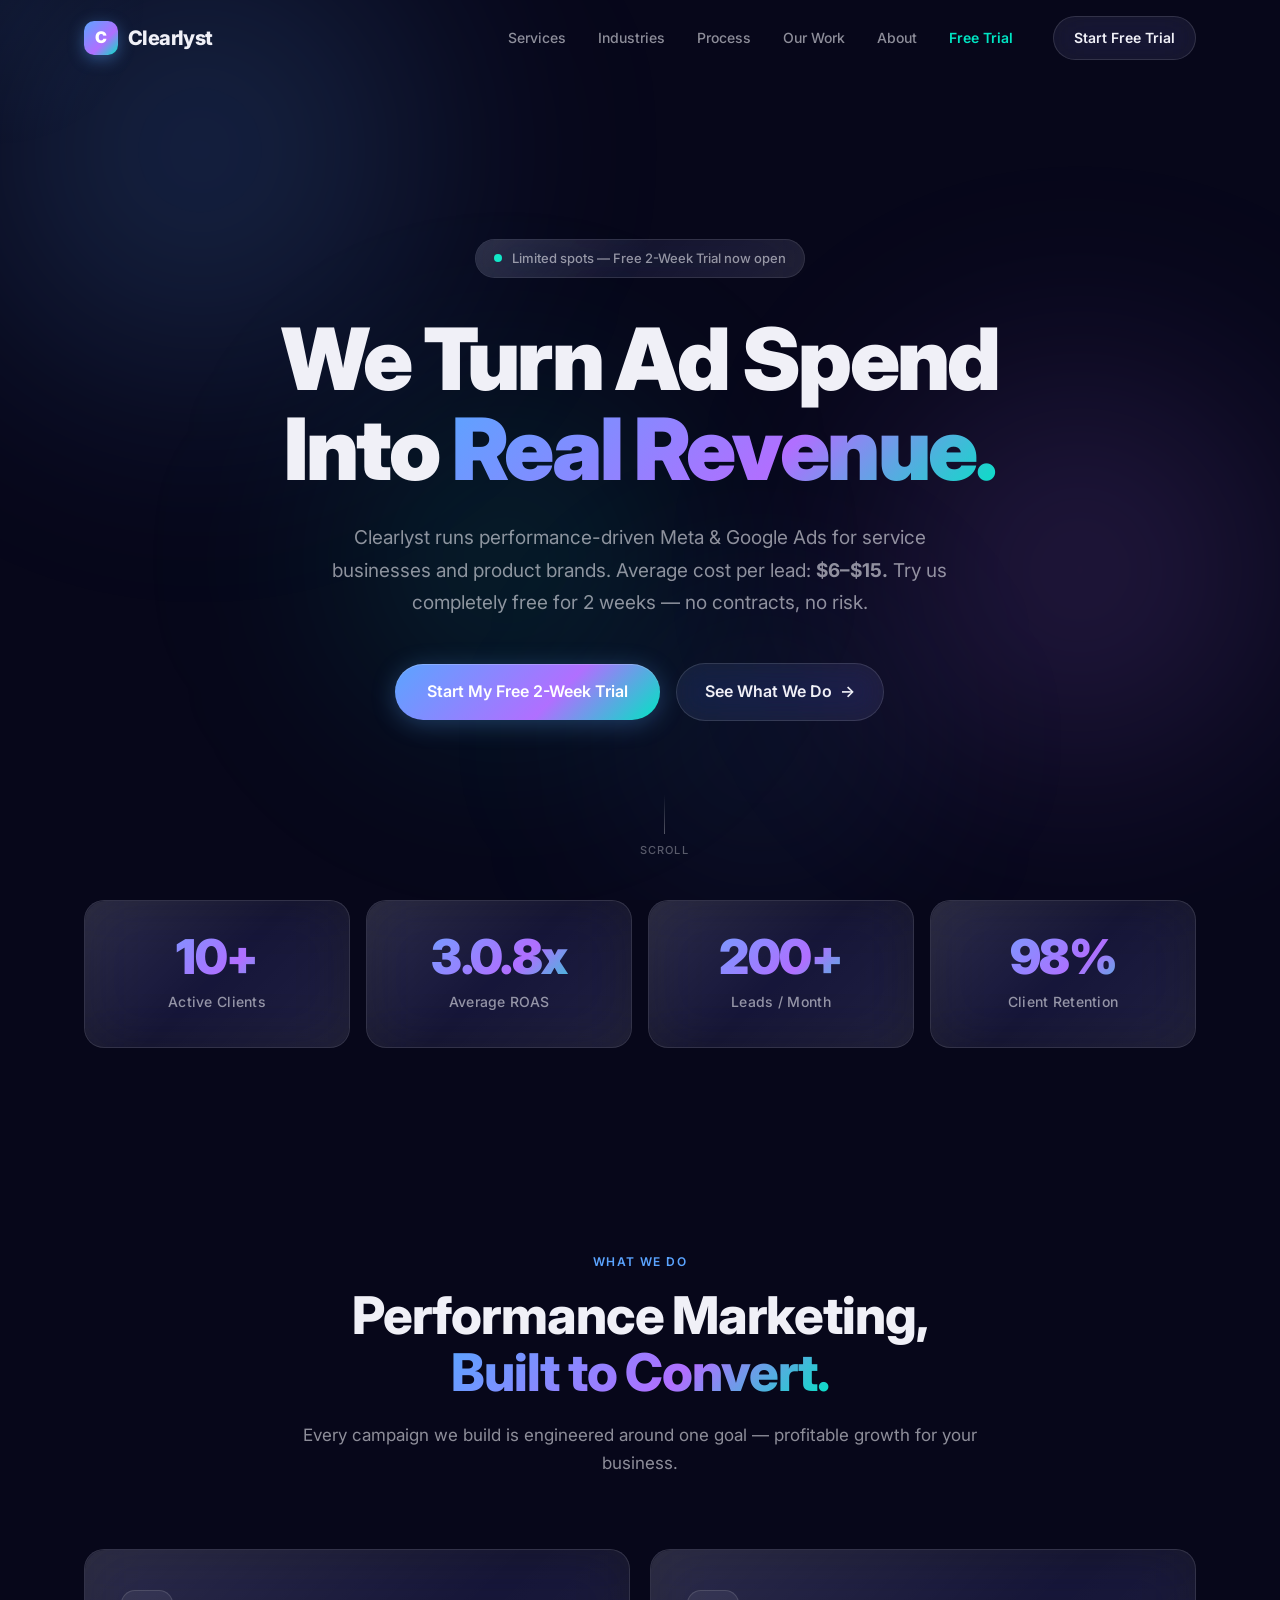
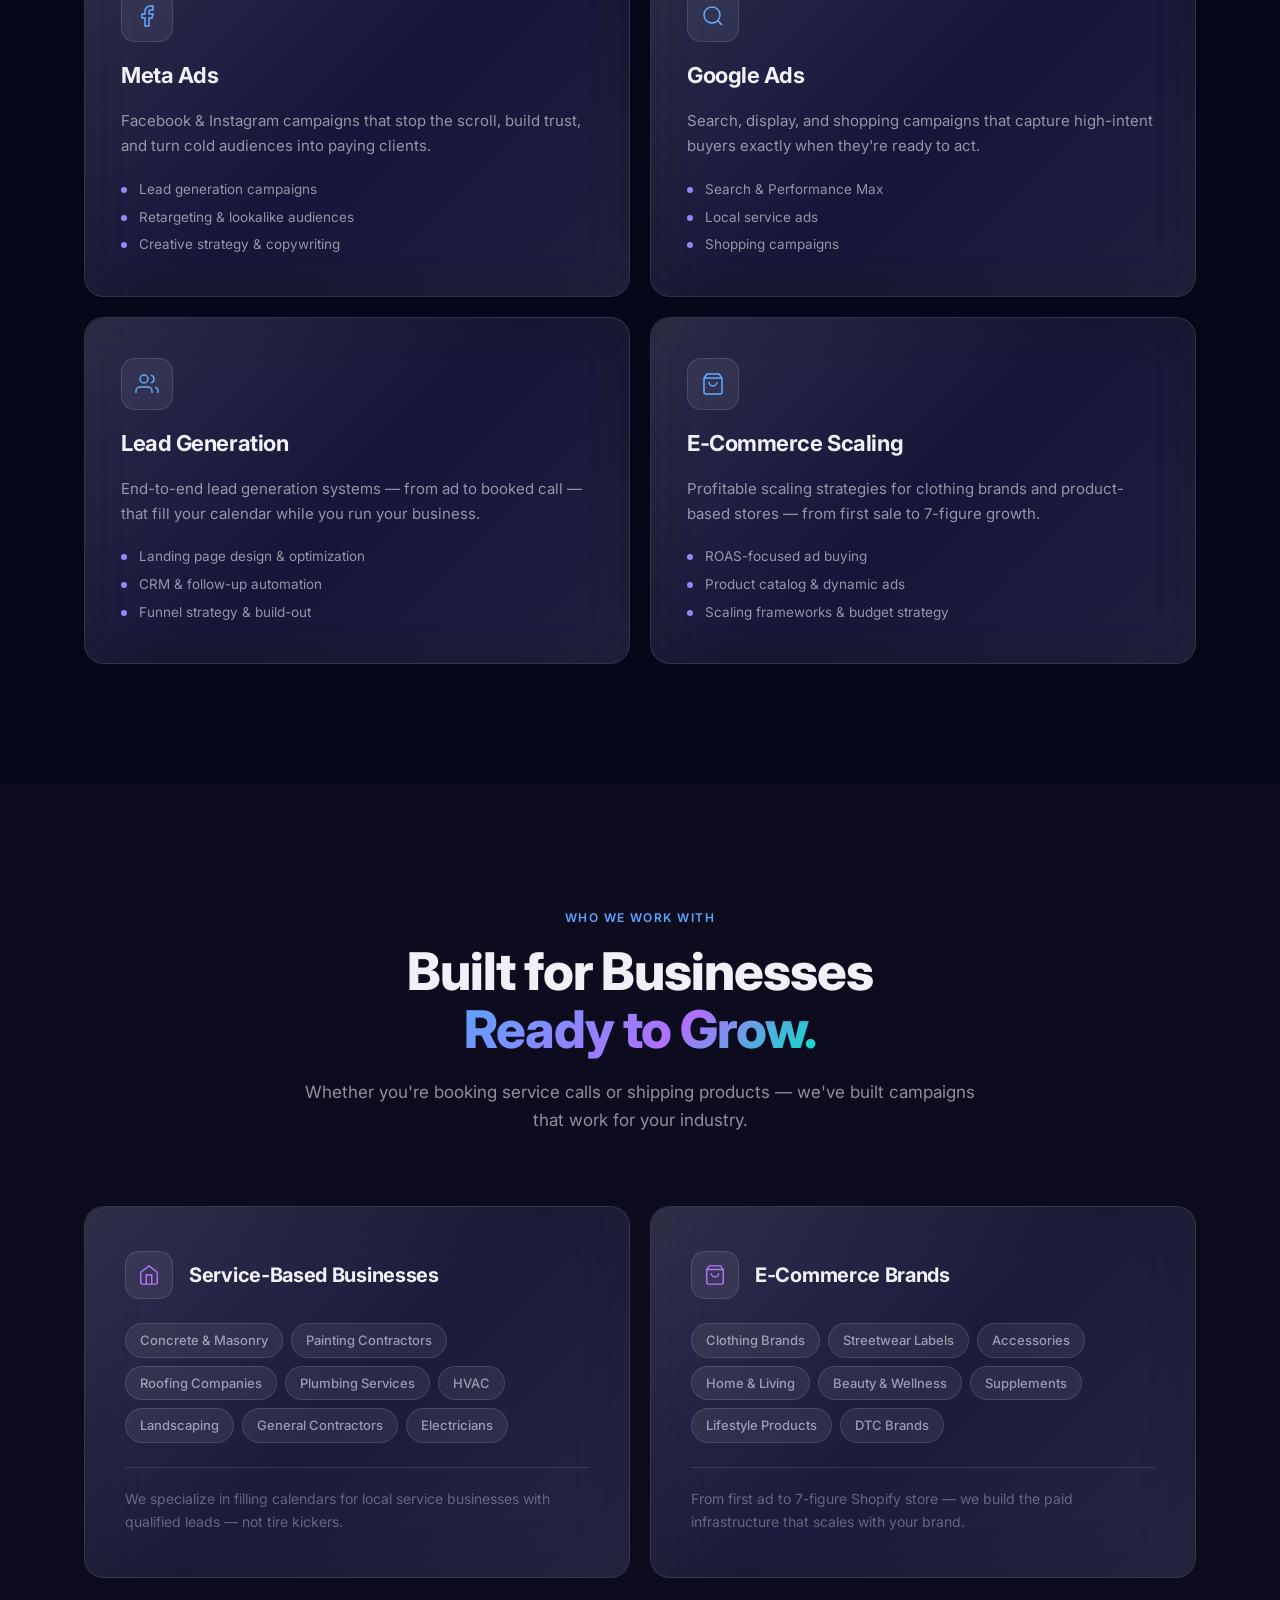
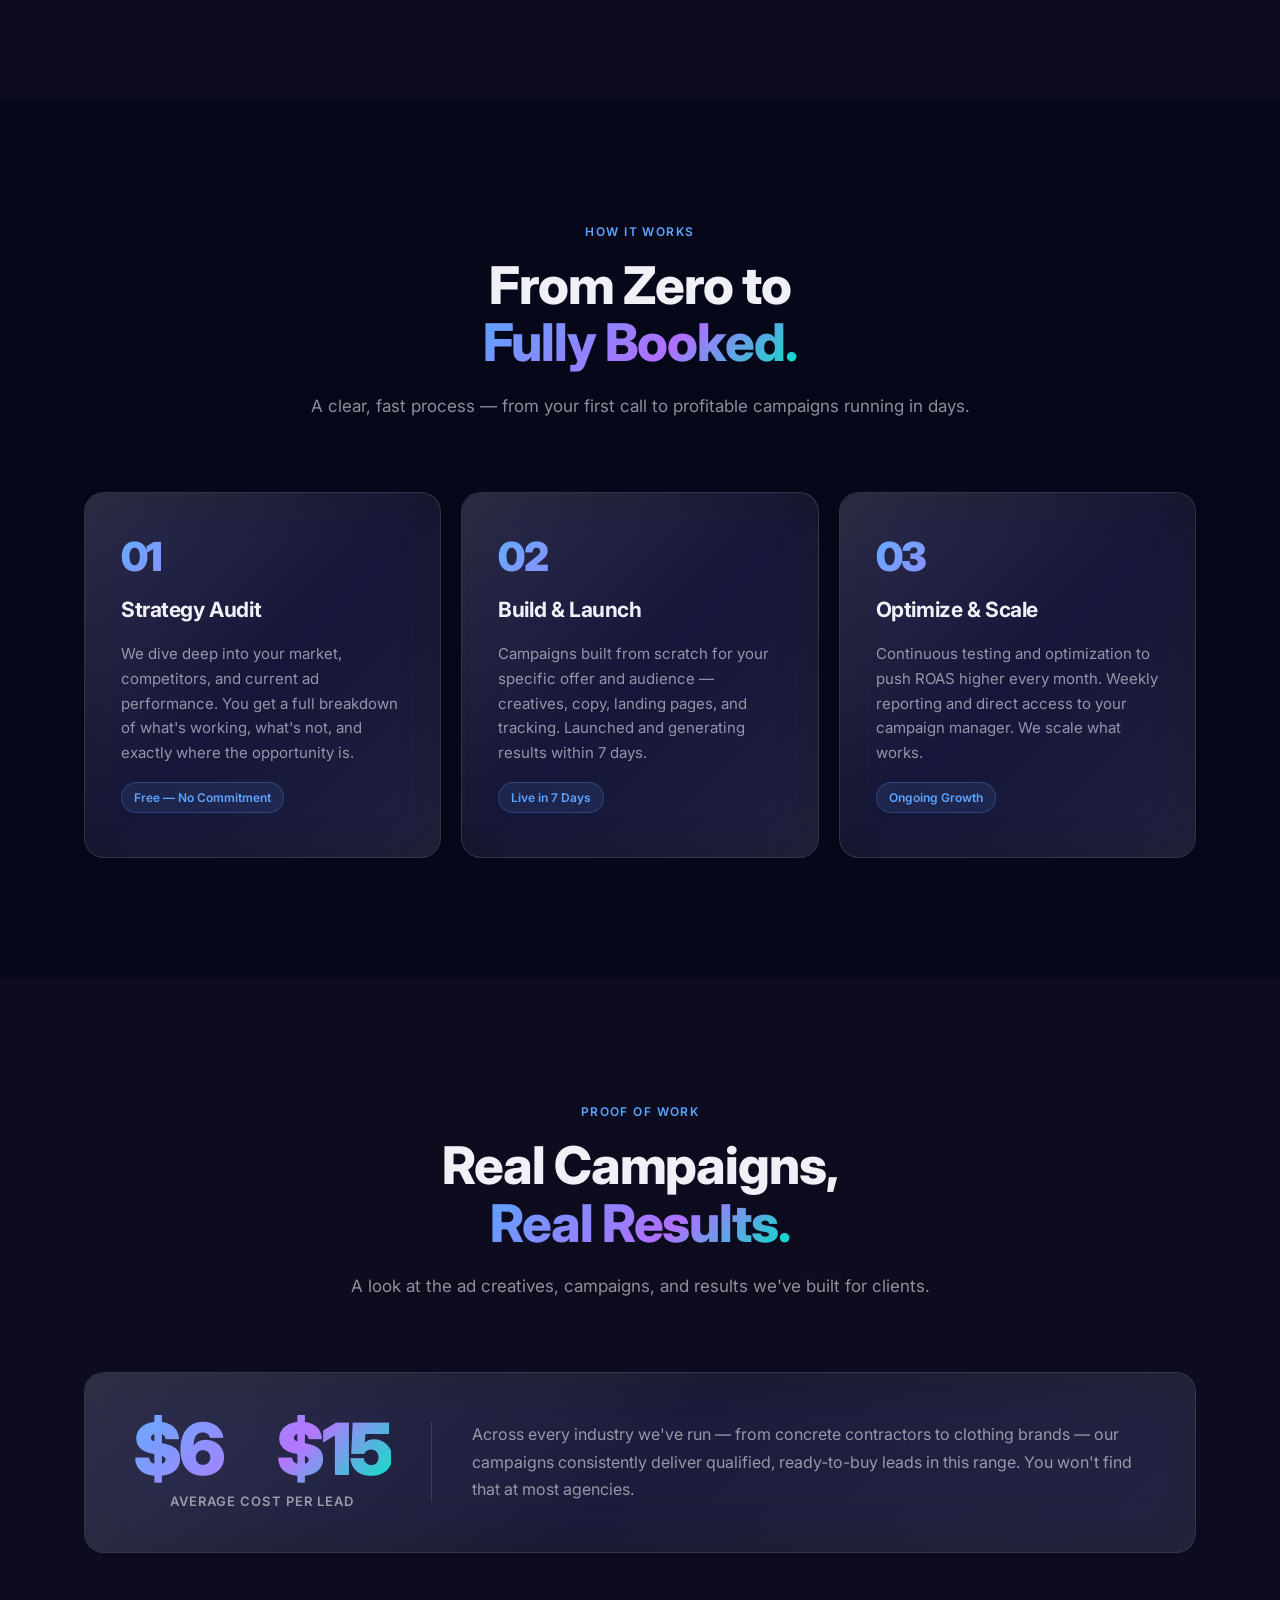
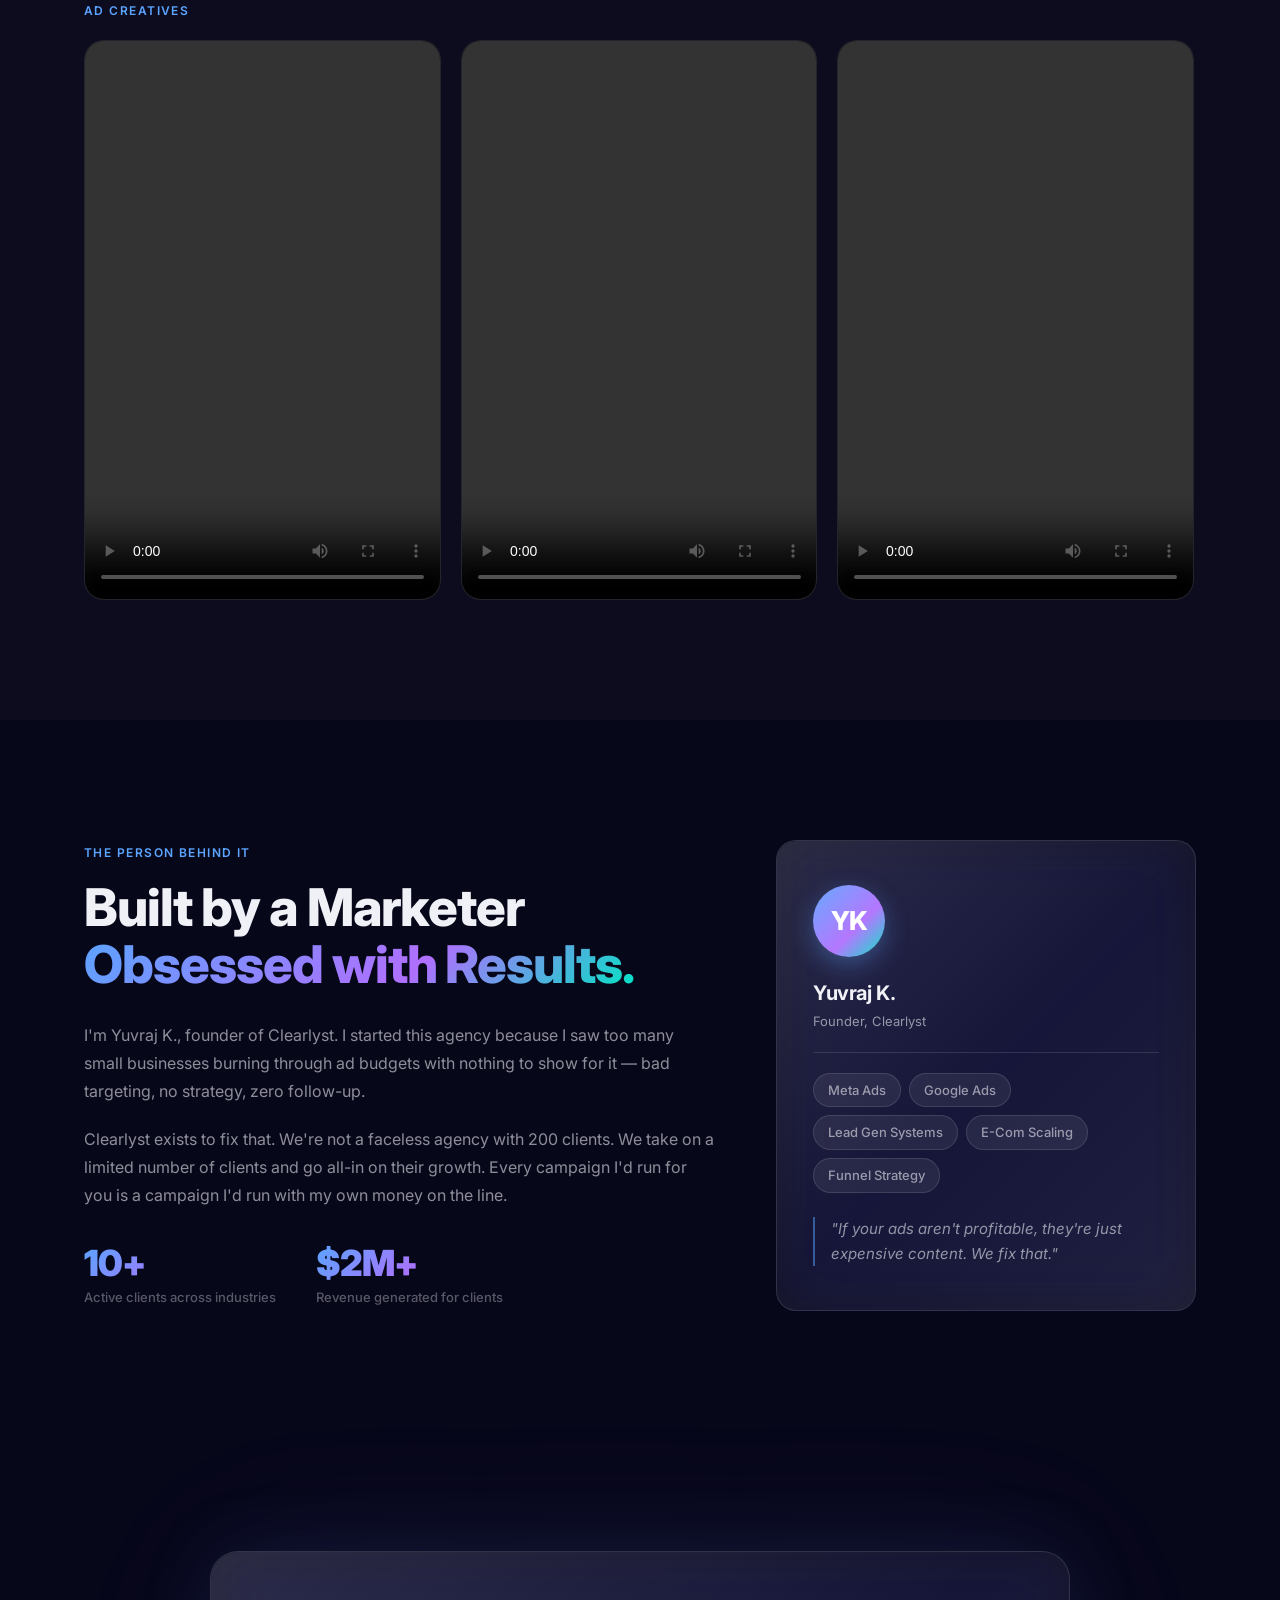
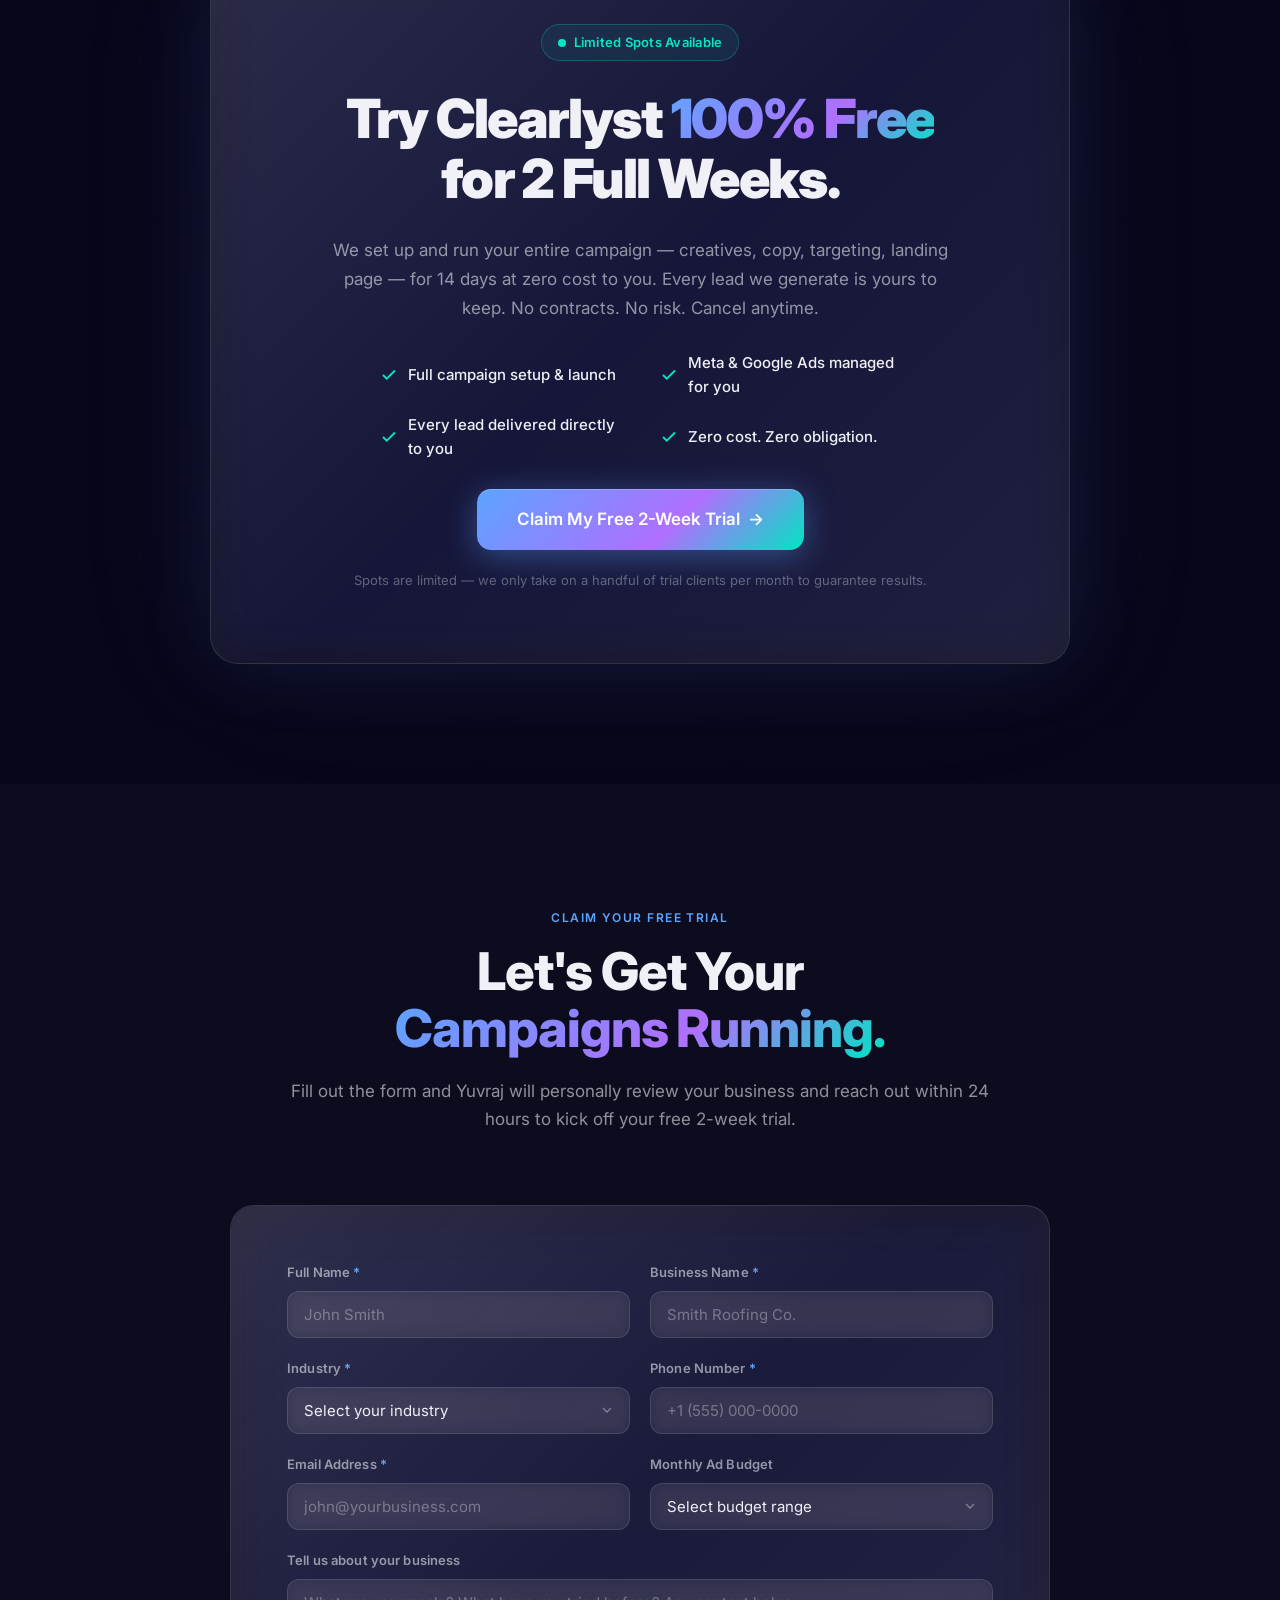
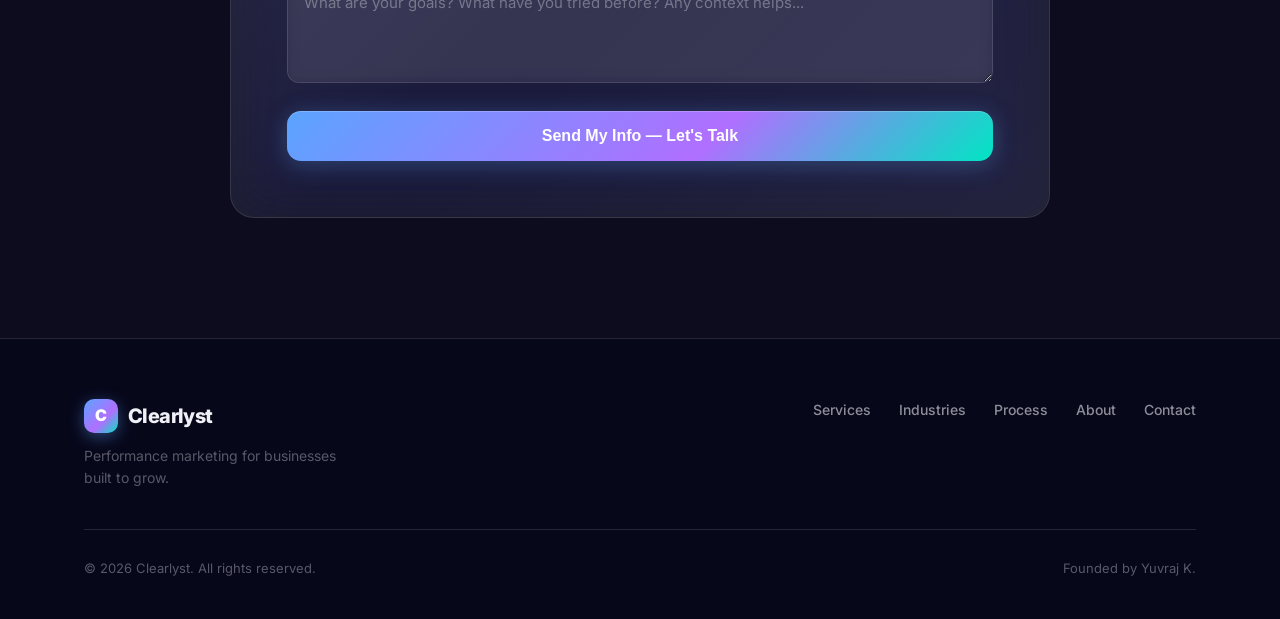
==== index.html @ 251f0005 "Add free 2-week trial section, CPL callout, remove screenshots - Remove screenshots from proof-of-wo" ====
<!DOCTYPE html>
<html lang="en">
<head>
  <meta charset="UTF-8" />
  <meta name="viewport" content="width=device-width, initial-scale=1.0" />
  <title>Clearlyst — Performance Marketing Agency</title>
  <link rel="stylesheet" href="styles.css" />
  <link rel="preconnect" href="https://fonts.googleapis.com" />
  <link rel="preconnect" href="https://fonts.gstatic.com" crossorigin />
  <link href="https://fonts.googleapis.com/css2?family=Inter:wght@300;400;500;600;700;800;900&display=swap" rel="stylesheet" />
</head>
<body>

  <!-- Background Orbs -->
  <div class="bg-canvas" aria-hidden="true">
    <div class="orb orb-1"></div>
    <div class="orb orb-2"></div>
    <div class="orb orb-3"></div>
    <div class="orb orb-4"></div>
  </div>

  <!-- Navigation -->
  <nav class="nav" id="nav">
    <div class="nav-inner">
      <a href="#" class="logo">
        <span class="logo-mark">C</span>
        <span>Clearlyst</span>
      </a>
      <ul class="nav-links">
        <li><a href="#services">Services</a></li>
        <li><a href="#industries">Industries</a></li>
        <li><a href="#process">Process</a></li>
        <li><a href="#work">Our Work</a></li>
        <li><a href="#about">About</a></li>
        <li><a href="#trial" class="nav-trial-link">Free Trial</a></li>
      </ul>
      <a href="#trial" class="btn btn-nav">Start Free Trial</a>
      <button class="nav-toggle" aria-label="Toggle menu" id="navToggle">
        <span></span><span></span><span></span>
      </button>
    </div>
    <div class="nav-mobile" id="navMobile">
      <a href="#services">Services</a>
      <a href="#industries">Industries</a>
      <a href="#process">Process</a>
      <a href="#work">Our Work</a>
      <a href="#about">About</a>
      <a href="#trial">Free Trial</a>
      <a href="#contact" class="btn btn-nav">Start Free Trial</a>
    </div>
  </nav>

  <!-- Hero -->
  <section class="hero" id="home">
    <div class="hero-content">
      <div class="hero-badge glass reveal">
        <span class="pulse-dot"></span>
        Limited spots — Free 2-Week Trial now open
      </div>
      <h1 class="hero-headline reveal">
        We Turn Ad Spend<br />
        Into <span class="gradient-text">Real Revenue.</span>
      </h1>
      <p class="hero-sub reveal">
        Clearlyst runs performance-driven Meta &amp; Google Ads for service businesses and product brands. Average cost per lead: <strong>$6–$15.</strong> Try us completely free for 2 weeks — no contracts, no risk.
      </p>
      <div class="hero-ctas reveal">
        <a href="#trial" class="btn btn-primary">Start My Free 2-Week Trial</a>
        <a href="#services" class="btn btn-ghost">See What We Do <span class="arrow">→</span></a>
      </div>
    </div>
    <div class="scroll-hint reveal" aria-hidden="true">
      <div class="scroll-line"></div>
      <span>Scroll</span>
    </div>
  </section>

  <!-- Stats -->
  <section class="stats-section" id="stats">
    <div class="container">
      <div class="stats-grid">
        <div class="stat-card glass reveal">
          <span class="stat-num" data-target="10" data-suffix="+">0</span>
          <span class="stat-label">Active Clients</span>
        </div>
        <div class="stat-card glass reveal">
          <span class="stat-num" data-target="3" data-suffix=".8x" data-decimal="true">0</span>
          <span class="stat-label">Average ROAS</span>
        </div>
        <div class="stat-card glass reveal">
          <span class="stat-num" data-target="200" data-suffix="+">0</span>
          <span class="stat-label">Leads / Month</span>
        </div>
        <div class="stat-card glass reveal">
          <span class="stat-num" data-target="98" data-suffix="%">0</span>
          <span class="stat-label">Client Retention</span>
        </div>
      </div>
    </div>
  </section>

  <!-- Services -->
  <section class="section" id="services">
    <div class="container">
      <div class="section-header reveal">
        <p class="section-tag">What We Do</p>
        <h2 class="section-title">Performance Marketing,<br /><span class="gradient-text">Built to Convert.</span></h2>
        <p class="section-sub">Every campaign we build is engineered around one goal — profitable growth for your business.</p>
      </div>
      <div class="services-grid">
        <div class="service-card glass reveal">
          <div class="service-icon">
            <svg viewBox="0 0 24 24" fill="none" stroke="currentColor" stroke-width="1.5">
              <path d="M18 2h-3a5 5 0 0 0-5 5v3H7v4h3v8h4v-8h3l1-4h-4V7a1 1 0 0 1 1-1h3z"/>
            </svg>
          </div>
          <h3>Meta Ads</h3>
          <p>Facebook &amp; Instagram campaigns that stop the scroll, build trust, and turn cold audiences into paying clients.</p>
          <ul class="service-list">
            <li>Lead generation campaigns</li>
            <li>Retargeting &amp; lookalike audiences</li>
            <li>Creative strategy &amp; copywriting</li>
          </ul>
        </div>
        <div class="service-card glass reveal">
          <div class="service-icon">
            <svg viewBox="0 0 24 24" fill="none" stroke="currentColor" stroke-width="1.5">
              <circle cx="11" cy="11" r="8"/><path d="m21 21-4.35-4.35"/>
            </svg>
          </div>
          <h3>Google Ads</h3>
          <p>Search, display, and shopping campaigns that capture high-intent buyers exactly when they're ready to act.</p>
          <ul class="service-list">
            <li>Search &amp; Performance Max</li>
            <li>Local service ads</li>
            <li>Shopping campaigns</li>
          </ul>
        </div>
        <div class="service-card glass reveal">
          <div class="service-icon">
            <svg viewBox="0 0 24 24" fill="none" stroke="currentColor" stroke-width="1.5">
              <path d="M17 21v-2a4 4 0 0 0-4-4H5a4 4 0 0 0-4 4v2"/><circle cx="9" cy="7" r="4"/><path d="M23 21v-2a4 4 0 0 0-3-3.87"/><path d="M16 3.13a4 4 0 0 1 0 7.75"/>
            </svg>
          </div>
          <h3>Lead Generation</h3>
          <p>End-to-end lead generation systems — from ad to booked call — that fill your calendar while you run your business.</p>
          <ul class="service-list">
            <li>Landing page design &amp; optimization</li>
            <li>CRM &amp; follow-up automation</li>
            <li>Funnel strategy &amp; build-out</li>
          </ul>
        </div>
        <div class="service-card glass reveal">
          <div class="service-icon">
            <svg viewBox="0 0 24 24" fill="none" stroke="currentColor" stroke-width="1.5">
              <path d="M6 2 3 6v14a2 2 0 0 0 2 2h14a2 2 0 0 0 2-2V6l-3-4z"/><line x1="3" y1="6" x2="21" y2="6"/><path d="M16 10a4 4 0 0 1-8 0"/>
            </svg>
          </div>
          <h3>E-Commerce Scaling</h3>
          <p>Profitable scaling strategies for clothing brands and product-based stores — from first sale to 7-figure growth.</p>
          <ul class="service-list">
            <li>ROAS-focused ad buying</li>
            <li>Product catalog &amp; dynamic ads</li>
            <li>Scaling frameworks &amp; budget strategy</li>
          </ul>
        </div>
      </div>
    </div>
  </section>

  <!-- Industries -->
  <section class="section section-alt" id="industries">
    <div class="container">
      <div class="section-header reveal">
        <p class="section-tag">Who We Work With</p>
        <h2 class="section-title">Built for Businesses<br /><span class="gradient-text">Ready to Grow.</span></h2>
        <p class="section-sub">Whether you're booking service calls or shipping products — we've built campaigns that work for your industry.</p>
      </div>
      <div class="industries-grid">
        <div class="industry-col glass reveal">
          <div class="industry-col-header">
            <div class="industry-icon">
              <svg viewBox="0 0 24 24" fill="none" stroke="currentColor" stroke-width="1.5">
                <path d="M3 9l9-7 9 7v11a2 2 0 0 1-2 2H5a2 2 0 0 1-2-2z"/><polyline points="9 22 9 12 15 12 15 22"/>
              </svg>
            </div>
            <h3>Service-Based Businesses</h3>
          </div>
          <div class="industry-tags">
            <span class="tag">Concrete &amp; Masonry</span>
            <span class="tag">Painting Contractors</span>
            <span class="tag">Roofing Companies</span>
            <span class="tag">Plumbing Services</span>
            <span class="tag">HVAC</span>
            <span class="tag">Landscaping</span>
            <span class="tag">General Contractors</span>
            <span class="tag">Electricians</span>
          </div>
          <p class="industry-note">We specialize in filling calendars for local service businesses with qualified leads — not tire kickers.</p>
        </div>
        <div class="industry-col glass reveal">
          <div class="industry-col-header">
            <div class="industry-icon">
              <svg viewBox="0 0 24 24" fill="none" stroke="currentColor" stroke-width="1.5">
                <path d="M6 2 3 6v14a2 2 0 0 0 2 2h14a2 2 0 0 0 2-2V6l-3-4z"/><line x1="3" y1="6" x2="21" y2="6"/><path d="M16 10a4 4 0 0 1-8 0"/>
              </svg>
            </div>
            <h3>E-Commerce Brands</h3>
          </div>
          <div class="industry-tags">
            <span class="tag">Clothing Brands</span>
            <span class="tag">Streetwear Labels</span>
            <span class="tag">Accessories</span>
            <span class="tag">Home &amp; Living</span>
            <span class="tag">Beauty &amp; Wellness</span>
            <span class="tag">Supplements</span>
            <span class="tag">Lifestyle Products</span>
            <span class="tag">DTC Brands</span>
          </div>
          <p class="industry-note">From first ad to 7-figure Shopify store — we build the paid infrastructure that scales with your brand.</p>
        </div>
      </div>
    </div>
  </section>

  <!-- Process -->
  <section class="section" id="process">
    <div class="container">
      <div class="section-header reveal">
        <p class="section-tag">How It Works</p>
        <h2 class="section-title">From Zero to<br /><span class="gradient-text">Fully Booked.</span></h2>
        <p class="section-sub">A clear, fast process — from your first call to profitable campaigns running in days.</p>
      </div>
      <div class="process-grid">
        <div class="process-card glass reveal">
          <div class="process-num">01</div>
          <h3>Strategy Audit</h3>
          <p>We dive deep into your market, competitors, and current ad performance. You get a full breakdown of what's working, what's not, and exactly where the opportunity is.</p>
          <div class="process-tag">Free — No Commitment</div>
        </div>
        <div class="process-card glass reveal">
          <div class="process-num">02</div>
          <h3>Build &amp; Launch</h3>
          <p>Campaigns built from scratch for your specific offer and audience — creatives, copy, landing pages, and tracking. Launched and generating results within 7 days.</p>
          <div class="process-tag">Live in 7 Days</div>
        </div>
        <div class="process-card glass reveal">
          <div class="process-num">03</div>
          <h3>Optimize &amp; Scale</h3>
          <p>Continuous testing and optimization to push ROAS higher every month. Weekly reporting and direct access to your campaign manager. We scale what works.</p>
          <div class="process-tag">Ongoing Growth</div>
        </div>
      </div>
    </div>
  </section>

  <!-- Proof of Work -->
  <section class="section section-alt" id="work">
    <div class="container">
      <div class="section-header reveal">
        <p class="section-tag">Proof of Work</p>
        <h2 class="section-title">Real Campaigns,<br /><span class="gradient-text">Real Results.</span></h2>
        <p class="section-sub">A look at the ad creatives, campaigns, and results we've built for clients.</p>
      </div>

      <!-- CPL callout -->
      <div class="cpl-callout glass reveal">
        <div class="cpl-left">
          <div class="cpl-range">$6 <span>–</span> $15</div>
          <div class="cpl-unit">average cost per lead</div>
        </div>
        <div class="cpl-divider"></div>
        <p class="cpl-note">Across every industry we've run — from concrete contractors to clothing brands — our campaigns consistently deliver qualified, ready-to-buy leads in this range. You won't find that at most agencies.</p>
      </div>

      <!-- Ad creative videos -->
      <p class="work-label reveal">Ad Creatives</p>
      <div class="work-videos-outer reveal">
        <button class="vid-arrow vid-arrow--prev" id="vidPrev" aria-label="Previous video">
          <svg viewBox="0 0 24 24" fill="none" stroke="currentColor" stroke-width="2"><polyline points="15 18 9 12 15 6"/></svg>
        </button>
        <div class="work-videos-scroll" id="workVideos">
          <div class="work-video-item">
            <video src="FerrariAD_URSEA.mov" controls preload="metadata" playsinline></video>
          </div>
          <div class="work-video-item">
            <video src="PROF-APR9-PUN.mov" controls preload="metadata" playsinline></video>
          </div>
          <div class="work-video-item">
            <video src="V3.mov" controls preload="metadata" playsinline></video>
          </div>
        </div>
        <button class="vid-arrow vid-arrow--next" id="vidNext" aria-label="Next video">
          <svg viewBox="0 0 24 24" fill="none" stroke="currentColor" stroke-width="2"><polyline points="9 18 15 12 9 6"/></svg>
        </button>
      </div>
    </div>
  </section>

  <!-- About -->
  <section class="section" id="about">
    <div class="container">
      <div class="about-grid">
        <div class="about-text reveal">
          <p class="section-tag">The Person Behind It</p>
          <h2 class="section-title">Built by a Marketer<br /><span class="gradient-text">Obsessed with Results.</span></h2>
          <p class="about-body">I'm Yuvraj K., founder of Clearlyst. I started this agency because I saw too many small businesses burning through ad budgets with nothing to show for it — bad targeting, no strategy, zero follow-up.</p>
          <p class="about-body">Clearlyst exists to fix that. We're not a faceless agency with 200 clients. We take on a limited number of clients and go all-in on their growth. Every campaign I'd run for you is a campaign I'd run with my own money on the line.</p>
          <div class="about-stats">
            <div class="about-stat">
              <span>10+</span>
              <p>Active clients across industries</p>
            </div>
            <div class="about-stat">
              <span>$2M+</span>
              <p>Revenue generated for clients</p>
            </div>
          </div>
        </div>
        <div class="about-card glass reveal">
          <div class="about-avatar">
            <span>YK</span>
          </div>
          <div class="about-info">
            <h4>Yuvraj K.</h4>
            <p>Founder, Clearlyst</p>
          </div>
          <div class="about-divider"></div>
          <div class="about-specialties">
            <span class="tag">Meta Ads</span>
            <span class="tag">Google Ads</span>
            <span class="tag">Lead Gen Systems</span>
            <span class="tag">E-Com Scaling</span>
            <span class="tag">Funnel Strategy</span>
          </div>
          <blockquote class="about-quote">
            "If your ads aren't profitable, they're just expensive content. We fix that."
          </blockquote>
        </div>
      </div>
    </div>
  </section>

  <!-- Free Trial -->
  <section class="section trial-section" id="trial">
    <div class="container">
      <div class="trial-banner glass reveal">
        <div class="trial-badge-wrap">
          <span class="trial-badge"><span class="pulse-dot"></span> Limited Spots Available</span>
        </div>
        <h2 class="trial-title">Try Clearlyst <span class="gradient-text">100% Free</span><br />for 2 Full Weeks.</h2>
        <p class="trial-sub">We set up and run your entire campaign — creatives, copy, targeting, landing page — for 14 days at zero cost to you. Every lead we generate is yours to keep. No contracts. No risk. Cancel anytime.</p>
        <ul class="trial-list">
          <li>
            <svg viewBox="0 0 24 24" fill="none" stroke="currentColor" stroke-width="2.5"><polyline points="20 6 9 17 4 12"/></svg>
            Full campaign setup &amp; launch
          </li>
          <li>
            <svg viewBox="0 0 24 24" fill="none" stroke="currentColor" stroke-width="2.5"><polyline points="20 6 9 17 4 12"/></svg>
            Meta &amp; Google Ads managed for you
          </li>
          <li>
            <svg viewBox="0 0 24 24" fill="none" stroke="currentColor" stroke-width="2.5"><polyline points="20 6 9 17 4 12"/></svg>
            Every lead delivered directly to you
          </li>
          <li>
            <svg viewBox="0 0 24 24" fill="none" stroke="currentColor" stroke-width="2.5"><polyline points="20 6 9 17 4 12"/></svg>
            Zero cost. Zero obligation.
          </li>
        </ul>
        <a href="#contact" class="btn btn-primary btn-trial-cta">Claim My Free 2-Week Trial <span class="arrow">→</span></a>
        <p class="trial-fine">Spots are limited — we only take on a handful of trial clients per month to guarantee results.</p>
      </div>
    </div>
  </section>

  <!-- Contact -->
  <section class="section section-alt" id="contact">
    <div class="container">
      <div class="section-header reveal">
        <p class="section-tag">Claim Your Free Trial</p>
        <h2 class="section-title">Let's Get Your<br /><span class="gradient-text">Campaigns Running.</span></h2>
        <p class="section-sub">Fill out the form and Yuvraj will personally review your business and reach out within 24 hours to kick off your free 2-week trial.</p>
      </div>
      <div class="form-wrapper glass reveal">
        <form id="contactForm" novalidate>
          <!-- FormSubmit hidden fields -->
          <input type="hidden" name="_subject" value="New Lead from Clearlyst Website" />
          <input type="hidden" name="_captcha" value="false" />
          <input type="hidden" name="_template" value="table" />

          <div class="form-grid">
            <div class="form-group">
              <label for="name">Full Name <span class="req">*</span></label>
              <input type="text" id="name" name="name" placeholder="John Smith" required />
            </div>
            <div class="form-group">
              <label for="business">Business Name <span class="req">*</span></label>
              <input type="text" id="business" name="business" placeholder="Smith Roofing Co." required />
            </div>
            <div class="form-group">
              <label for="industry">Industry <span class="req">*</span></label>
              <select id="industry" name="industry" required>
                <option value="" disabled selected>Select your industry</option>
                <optgroup label="Service-Based">
                  <option>Concrete &amp; Masonry</option>
                  <option>Painting</option>
                  <option>Roofing</option>
                  <option>Plumbing</option>
                  <option>HVAC</option>
                  <option>Landscaping</option>
                  <option>Electrical</option>
                  <option>General Contracting</option>
                  <option>Other Service Business</option>
                </optgroup>
                <optgroup label="E-Commerce">
                  <option>Clothing / Apparel</option>
                  <option>Accessories</option>
                  <option>Beauty &amp; Wellness</option>
                  <option>Home &amp; Living</option>
                  <option>Supplements</option>
                  <option>Other Product Store</option>
                </optgroup>
              </select>
            </div>
            <div class="form-group">
              <label for="phone">Phone Number <span class="req">*</span></label>
              <input type="tel" id="phone" name="phone" placeholder="+1 (555) 000-0000" required />
            </div>
            <div class="form-group">
              <label for="email">Email Address <span class="req">*</span></label>
              <input type="email" id="email" name="email" placeholder="john@yourbusiness.com" required />
            </div>
            <div class="form-group">
              <label for="budget">Monthly Ad Budget</label>
              <select id="budget" name="budget">
                <option value="" disabled selected>Select budget range</option>
                <option>Under $1,000 / month</option>
                <option>$1,000 – $3,000 / month</option>
                <option>$3,000 – $10,000 / month</option>
                <option>$10,000+ / month</option>
                <option>Not sure yet</option>
              </select>
            </div>
            <div class="form-group form-group-full">
              <label for="message">Tell us about your business</label>
              <textarea id="message" name="message" rows="4" placeholder="What are your goals? What have you tried before? Any context helps..."></textarea>
            </div>
          </div>
          <button type="submit" class="btn btn-primary btn-submit" id="submitBtn">
            <span class="btn-text">Send My Info — Let's Talk</span>
            <span class="btn-loading" style="display:none;">Sending...</span>
          </button>
        </form>
        <div class="form-success" id="formSuccess" style="display:none;">
          <div class="success-icon">
            <svg viewBox="0 0 24 24" fill="none" stroke="currentColor" stroke-width="2">
              <path d="M22 11.08V12a10 10 0 1 1-5.93-9.14"/><polyline points="22 4 12 14.01 9 11.01"/>
            </svg>
          </div>
          <h3>You're on Yuvraj's radar.</h3>
          <p>We'll review your info and reach out within 24 hours. Keep an eye on your inbox (and spam folder, just in case).</p>
        </div>
      </div>
    </div>
  </section>

  <!-- Footer -->
  <footer class="footer">
    <div class="container">
      <div class="footer-inner">
        <div class="footer-brand">
          <a href="#" class="logo">
            <span class="logo-mark">C</span>
            <span>Clearlyst</span>
          </a>
          <p>Performance marketing for businesses built to grow.</p>
        </div>
        <div class="footer-links">
          <a href="#services">Services</a>
          <a href="#industries">Industries</a>
          <a href="#process">Process</a>
          <a href="#about">About</a>
          <a href="#contact">Contact</a>
        </div>
      </div>
      <div class="footer-bottom">
        <span>&copy; 2026 Clearlyst. All rights reserved.</span>
        <span>Founded by Yuvraj K.</span>
      </div>
    </div>
  </footer>

  <script src="script.js"></script>
</body>
</html>
---- styles.css ----
/* ─────────────────────────────────────────────
   Clearlyst — styles.css
   Apple Liquid Glass UI · Dark Theme
───────────────────────────────────────────── */

/* ── Reset & Base ── */
*, *::before, *::after { box-sizing: border-box; margin: 0; padding: 0; }

:root {
  --bg:            #07071a;
  --bg-alt:        #09091f;
  --glass:         rgba(255, 255, 255, 0.065);
  --glass-hover:   rgba(255, 255, 255, 0.1);
  --glass-border:  rgba(255, 255, 255, 0.12);
  --glass-high:    rgba(255, 255, 255, 0.22);
  --blur:          blur(28px) saturate(200%);
  --blur-sm:       blur(16px) saturate(180%);

  --accent-1:  #5ba4ff;
  --accent-2:  #b06fff;
  --accent-3:  #00e5c3;
  --grad:      linear-gradient(135deg, var(--accent-1) 0%, var(--accent-2) 60%, var(--accent-3) 100%);

  --text:      #f0f0f7;
  --text-sub:  rgba(240, 240, 247, 0.58);
  --text-dim:  rgba(240, 240, 247, 0.35);

  --radius:    20px;
  --radius-sm: 12px;
  --radius-xs: 8px;

  --ease-out:  cubic-bezier(0.22, 1, 0.36, 1);
  --ease-in:   cubic-bezier(0.64, 0, 0.78, 0);
  --spring:    cubic-bezier(0.34, 1.56, 0.64, 1);
}

html {
  scroll-behavior: smooth;
  -webkit-font-smoothing: antialiased;
  -moz-osx-font-smoothing: grayscale;
}

body {
  font-family: 'Inter', system-ui, -apple-system, sans-serif;
  background: var(--bg);
  color: var(--text);
  line-height: 1.6;
  overflow-x: hidden;
}

a { text-decoration: none; color: inherit; }
ul { list-style: none; }
img { max-width: 100%; display: block; }


/* ── Scrollbar ── */
::-webkit-scrollbar { width: 4px; }
::-webkit-scrollbar-track { background: transparent; }
::-webkit-scrollbar-thumb { background: rgba(255,255,255,0.15); border-radius: 99px; }


/* ── Background Orbs ── */
.bg-canvas {
  position: fixed;
  inset: 0;
  z-index: 0;
  pointer-events: none;
  overflow: hidden;
}

.orb {
  position: absolute;
  border-radius: 50%;
  filter: blur(90px);
  opacity: 0;
  animation: orbFloat 0.8s var(--ease-out) forwards;
}

.orb-1 {
  width: 700px; height: 700px;
  top: -200px; left: -150px;
  background: radial-gradient(circle, rgba(91,164,255,0.22) 0%, transparent 70%);
  animation-delay: 0s;
  animation: orbFloat 0.8s var(--ease-out) forwards, orb1Move 25s ease-in-out 0.8s infinite;
}
.orb-2 {
  width: 600px; height: 600px;
  top: 30%; right: -100px;
  background: radial-gradient(circle, rgba(176,111,255,0.2) 0%, transparent 70%);
  animation-delay: 0.15s;
  animation: orbFloat 0.8s var(--ease-out) 0.15s forwards, orb2Move 30s ease-in-out 0.95s infinite;
}
.orb-3 {
  width: 500px; height: 500px;
  bottom: 10%; left: 20%;
  background: radial-gradient(circle, rgba(0,229,195,0.15) 0%, transparent 70%);
  animation-delay: 0.3s;
  animation: orbFloat 0.8s var(--ease-out) 0.3s forwards, orb3Move 20s ease-in-out 1.1s infinite;
}
.orb-4 {
  width: 400px; height: 400px;
  top: 60%; right: 25%;
  background: radial-gradient(circle, rgba(91,164,255,0.12) 0%, transparent 70%);
  animation-delay: 0.45s;
  animation: orbFloat 0.8s var(--ease-out) 0.45s forwards, orb4Move 35s ease-in-out 1.25s infinite;
}

@keyframes orbFloat {
  from { opacity: 0; transform: scale(0.8); }
  to   { opacity: 1; transform: scale(1); }
}
@keyframes orb1Move {
  0%,100% { transform: translate(0,0) scale(1); }
  33%     { transform: translate(40px,-60px) scale(1.08); }
  66%     { transform: translate(-30px, 30px) scale(0.95); }
}
@keyframes orb2Move {
  0%,100% { transform: translate(0,0) scale(1); }
  40%     { transform: translate(-50px, 40px) scale(1.1); }
  70%     { transform: translate(20px,-30px) scale(0.92); }
}
@keyframes orb3Move {
  0%,100% { transform: translate(0,0) scale(1); }
  50%     { transform: translate(60px,-40px) scale(1.06); }
}
@keyframes orb4Move {
  0%,100% { transform: translate(0,0) scale(1); }
  45%     { transform: translate(-40px, 50px) scale(1.12); }
}


/* ── Glass Utility ── */
.glass {
  position: relative;
  background: var(--glass);
  backdrop-filter: var(--blur);
  -webkit-backdrop-filter: var(--blur);
  border: 1px solid var(--glass-border);
  border-radius: var(--radius);
  overflow: hidden;
  transition: background 0.35s var(--ease-out), border-color 0.35s var(--ease-out), transform 0.35s var(--ease-out), box-shadow 0.35s var(--ease-out);
}

.glass::before {
  content: '';
  position: absolute;
  inset: 0;
  background: linear-gradient(
    135deg,
    rgba(255,255,255,0.09) 0%,
    rgba(255,255,255,0) 50%,
    rgba(255,255,255,0.04) 100%
  );
  border-radius: inherit;
  pointer-events: none;
  z-index: 1;
}

.glass:hover {
  background: var(--glass-hover);
  border-color: var(--glass-high);
  box-shadow: 0 8px 40px rgba(0,0,0,0.35), 0 1px 0 rgba(255,255,255,0.12) inset;
}


/* ── Layout ── */
.container {
  max-width: 1160px;
  margin: 0 auto;
  padding: 0 24px;
  position: relative;
  z-index: 2;
}

.section { padding: 120px 0; }
.section-alt { background: rgba(255,255,255,0.018); }

.section-header {
  text-align: center;
  max-width: 700px;
  margin: 0 auto 72px;
}

.section-tag {
  display: inline-block;
  font-size: 12px;
  font-weight: 600;
  letter-spacing: 0.12em;
  text-transform: uppercase;
  color: var(--accent-1);
  margin-bottom: 16px;
}

.section-title {
  font-size: clamp(32px, 5vw, 52px);
  font-weight: 800;
  line-height: 1.1;
  letter-spacing: -0.02em;
  margin-bottom: 20px;
}

.section-sub {
  font-size: 17px;
  color: var(--text-sub);
  line-height: 1.65;
}


/* ── Gradient Text ── */
.gradient-text {
  background: var(--grad);
  -webkit-background-clip: text;
  -webkit-text-fill-color: transparent;
  background-clip: text;
}


/* ── Buttons ── */
.btn {
  display: inline-flex;
  align-items: center;
  gap: 8px;
  padding: 13px 26px;
  border-radius: 99px;
  font-size: 15px;
  font-weight: 600;
  cursor: pointer;
  transition: all 0.3s var(--ease-out);
  border: none;
  white-space: nowrap;
  position: relative;
  z-index: 2;
}

.btn-primary {
  background: var(--grad);
  color: #fff;
  box-shadow: 0 4px 24px rgba(91,164,255,0.3), 0 1px 0 rgba(255,255,255,0.2) inset;
}
.btn-primary:hover {
  transform: translateY(-2px) scale(1.02);
  box-shadow: 0 8px 36px rgba(91,164,255,0.45), 0 1px 0 rgba(255,255,255,0.2) inset;
}
.btn-primary:active { transform: scale(0.98); }

.btn-ghost {
  background: var(--glass);
  backdrop-filter: var(--blur-sm);
  -webkit-backdrop-filter: var(--blur-sm);
  border: 1px solid var(--glass-border);
  color: var(--text);
}
.btn-ghost:hover {
  background: var(--glass-hover);
  border-color: var(--glass-high);
  transform: translateY(-2px);
}
.btn-ghost .arrow { transition: transform 0.3s var(--spring); }
.btn-ghost:hover .arrow { transform: translateX(4px); }

.btn-nav {
  background: var(--glass);
  backdrop-filter: var(--blur-sm);
  -webkit-backdrop-filter: var(--blur-sm);
  border: 1px solid var(--glass-border);
  color: var(--text);
  font-size: 14px;
  padding: 10px 20px;
}
.btn-nav:hover {
  background: var(--glass-hover);
  border-color: var(--glass-high);
}


/* ── Navigation ── */
.nav {
  position: fixed;
  top: 0;
  left: 0;
  right: 0;
  z-index: 100;
  padding: 16px 0;
  transition: all 0.4s var(--ease-out);
}

.nav.scrolled {
  background: rgba(7, 7, 26, 0.6);
  backdrop-filter: var(--blur);
  -webkit-backdrop-filter: var(--blur);
  border-bottom: 1px solid var(--glass-border);
  padding: 12px 0;
}

.nav-inner {
  max-width: 1160px;
  margin: 0 auto;
  padding: 0 24px;
  display: flex;
  align-items: center;
  gap: 40px;
  position: relative;
  z-index: 2;
}

.logo {
  display: flex;
  align-items: center;
  gap: 10px;
  font-size: 20px;
  font-weight: 800;
  letter-spacing: -0.03em;
  flex-shrink: 0;
}

.logo-mark {
  width: 34px; height: 34px;
  border-radius: 10px;
  background: var(--grad);
  display: flex;
  align-items: center;
  justify-content: center;
  font-size: 16px;
  font-weight: 900;
  color: #fff;
  box-shadow: 0 4px 16px rgba(91,164,255,0.4);
}

.nav-links {
  display: flex;
  align-items: center;
  gap: 32px;
  margin-left: auto;
}

.nav-links a {
  font-size: 14px;
  font-weight: 500;
  color: var(--text-sub);
  transition: color 0.25s;
}
.nav-links a:hover { color: var(--text); }

.nav-toggle {
  display: none;
  flex-direction: column;
  gap: 5px;
  background: none;
  border: none;
  cursor: pointer;
  padding: 4px;
  margin-left: auto;
}
.nav-toggle span {
  display: block;
  width: 22px; height: 2px;
  background: var(--text);
  border-radius: 2px;
  transition: all 0.3s var(--ease-out);
}

.nav-mobile {
  display: none;
  flex-direction: column;
  gap: 8px;
  padding: 16px 24px;
  border-top: 1px solid var(--glass-border);
  background: rgba(7,7,26,0.8);
  backdrop-filter: var(--blur);
  -webkit-backdrop-filter: var(--blur);
}
.nav-mobile a {
  font-size: 16px;
  font-weight: 500;
  color: var(--text-sub);
  padding: 8px 0;
  transition: color 0.2s;
}
.nav-mobile a:hover { color: var(--text); }
.nav-mobile .btn-nav { width: fit-content; margin-top: 8px; }


/* ── Hero ── */
.hero {
  min-height: 100vh;
  display: flex;
  flex-direction: column;
  align-items: center;
  justify-content: center;
  text-align: center;
  padding: 140px 24px 80px;
  position: relative;
  z-index: 2;
}

.hero-content {
  max-width: 860px;
}

.hero-badge {
  display: inline-flex;
  align-items: center;
  gap: 10px;
  padding: 8px 18px;
  border-radius: 99px;
  font-size: 13px;
  font-weight: 500;
  color: var(--text-sub);
  margin-bottom: 36px;
}

.pulse-dot {
  width: 8px; height: 8px;
  border-radius: 50%;
  background: var(--accent-3);
  flex-shrink: 0;
  box-shadow: 0 0 0 0 rgba(0,229,195,0.5);
  animation: pulse 2s ease-out infinite;
}
@keyframes pulse {
  0%   { box-shadow: 0 0 0 0 rgba(0,229,195,0.5); }
  70%  { box-shadow: 0 0 0 10px rgba(0,229,195,0); }
  100% { box-shadow: 0 0 0 0 rgba(0,229,195,0); }
}

.hero-headline {
  font-size: clamp(44px, 7.5vw, 86px);
  font-weight: 900;
  line-height: 1.05;
  letter-spacing: -0.03em;
  margin-bottom: 28px;
}

.hero-sub {
  font-size: clamp(16px, 2vw, 19px);
  color: var(--text-sub);
  line-height: 1.7;
  max-width: 620px;
  margin: 0 auto 44px;
}

.hero-ctas {
  display: flex;
  align-items: center;
  justify-content: center;
  gap: 16px;
  flex-wrap: wrap;
}

.hero-ctas .btn-primary { padding: 15px 32px; font-size: 16px; }
.hero-ctas .btn-ghost   { padding: 15px 28px; font-size: 16px; }

.scroll-hint {
  position: absolute;
  bottom: 40px;
  left: 50%;
  transform: translateX(-50%);
  display: flex;
  flex-direction: column;
  align-items: center;
  gap: 8px;
  color: var(--text-dim);
  font-size: 11px;
  font-weight: 500;
  letter-spacing: 0.1em;
  text-transform: uppercase;
}

.scroll-line {
  width: 1px; height: 40px;
  background: linear-gradient(to bottom, transparent, rgba(255,255,255,0.3));
  animation: scrollLine 2s ease-in-out infinite;
}
@keyframes scrollLine {
  0%,100% { opacity: 0.4; transform: scaleY(1); }
  50%     { opacity: 0.9; transform: scaleY(1.2); }
}


/* ── Stats ── */
.stats-section {
  padding: 0 0 80px;
  position: relative;
  z-index: 2;
}

.stats-grid {
  display: grid;
  grid-template-columns: repeat(4, 1fr);
  gap: 16px;
}

.stat-card {
  padding: 32px 24px;
  text-align: center;
  border-radius: var(--radius);
}
.stat-card:hover { transform: translateY(-4px); }

.stat-num {
  display: block;
  font-size: clamp(34px, 4vw, 48px);
  font-weight: 900;
  letter-spacing: -0.03em;
  background: var(--grad);
  -webkit-background-clip: text;
  -webkit-text-fill-color: transparent;
  background-clip: text;
  line-height: 1;
  margin-bottom: 8px;
}

.stat-label {
  font-size: 14px;
  font-weight: 500;
  color: var(--text-sub);
  letter-spacing: 0.02em;
}


/* ── Services ── */
.services-grid {
  display: grid;
  grid-template-columns: repeat(2, 1fr);
  gap: 20px;
}

.service-card {
  padding: 40px 36px;
  border-radius: var(--radius);
  display: flex;
  flex-direction: column;
  gap: 16px;
  cursor: default;
}
.service-card:hover { transform: translateY(-6px); }

.service-icon {
  width: 52px; height: 52px;
  border-radius: 14px;
  background: var(--glass);
  border: 1px solid var(--glass-border);
  display: flex;
  align-items: center;
  justify-content: center;
  flex-shrink: 0;
}
.service-icon svg {
  width: 24px; height: 24px;
  stroke: var(--accent-1);
}

.service-card h3 {
  font-size: 22px;
  font-weight: 700;
  letter-spacing: -0.02em;
}

.service-card > p {
  font-size: 15px;
  color: var(--text-sub);
  line-height: 1.65;
  flex: 1;
}

.service-list {
  display: flex;
  flex-direction: column;
  gap: 6px;
  margin-top: 4px;
}

.service-list li {
  font-size: 13.5px;
  color: var(--text-sub);
  padding-left: 18px;
  position: relative;
}
.service-list li::before {
  content: '';
  position: absolute;
  left: 0;
  top: 8px;
  width: 6px; height: 6px;
  border-radius: 50%;
  background: var(--grad);
}


/* ── Industries ── */
.industries-grid {
  display: grid;
  grid-template-columns: repeat(2, 1fr);
  gap: 20px;
}

.industry-col {
  padding: 44px 40px;
  border-radius: var(--radius);
  display: flex;
  flex-direction: column;
  gap: 24px;
}

.industry-col-header {
  display: flex;
  align-items: center;
  gap: 16px;
}

.industry-icon {
  width: 48px; height: 48px;
  border-radius: 14px;
  background: var(--glass);
  border: 1px solid var(--glass-border);
  display: flex;
  align-items: center;
  justify-content: center;
  flex-shrink: 0;
}
.industry-icon svg {
  width: 22px; height: 22px;
  stroke: var(--accent-2);
}

.industry-col h3 {
  font-size: 20px;
  font-weight: 700;
  letter-spacing: -0.015em;
}

.industry-tags {
  display: flex;
  flex-wrap: wrap;
  gap: 8px;
}

.tag {
  display: inline-block;
  padding: 6px 14px;
  border-radius: 99px;
  font-size: 13px;
  font-weight: 500;
  background: rgba(255,255,255,0.07);
  border: 1px solid var(--glass-border);
  color: var(--text-sub);
  transition: all 0.25s var(--ease-out);
}
.tag:hover {
  background: rgba(91,164,255,0.12);
  border-color: rgba(91,164,255,0.4);
  color: var(--accent-1);
}

.industry-note {
  font-size: 14px;
  color: var(--text-dim);
  line-height: 1.6;
  border-top: 1px solid var(--glass-border);
  padding-top: 20px;
  margin-top: auto;
}


/* ── Process ── */
.process-grid {
  display: grid;
  grid-template-columns: repeat(3, 1fr);
  gap: 20px;
  position: relative;
}

.process-grid::before {
  content: '';
  position: absolute;
  top: 52px;
  left: calc(33.33% - 10px);
  right: calc(33.33% - 10px);
  height: 1px;
  background: linear-gradient(90deg, transparent, var(--glass-border), var(--glass-border), transparent);
  pointer-events: none;
  z-index: 0;
}

.process-card {
  padding: 44px 36px;
  border-radius: var(--radius);
  display: flex;
  flex-direction: column;
  gap: 16px;
  position: relative;
  z-index: 1;
}
.process-card:hover { transform: translateY(-6px); }

.process-num {
  font-size: 40px;
  font-weight: 900;
  letter-spacing: -0.04em;
  background: var(--grad);
  -webkit-background-clip: text;
  -webkit-text-fill-color: transparent;
  background-clip: text;
  line-height: 1;
}

.process-card h3 {
  font-size: 21px;
  font-weight: 700;
  letter-spacing: -0.02em;
}

.process-card p {
  font-size: 15px;
  color: var(--text-sub);
  line-height: 1.65;
  flex: 1;
}

.process-tag {
  display: inline-block;
  padding: 5px 12px;
  border-radius: 99px;
  font-size: 12px;
  font-weight: 600;
  background: rgba(91,164,255,0.1);
  border: 1px solid rgba(91,164,255,0.25);
  color: var(--accent-1);
  width: fit-content;
  margin-top: auto;
}


/* ── About ── */
.about-grid {
  display: grid;
  grid-template-columns: 1fr 420px;
  gap: 60px;
  align-items: center;
}

.about-text { position: relative; z-index: 2; }
.about-text .section-tag { display: block; }
.about-text .section-title { text-align: left; margin-bottom: 28px; }

.about-body {
  font-size: 16px;
  color: var(--text-sub);
  line-height: 1.75;
  margin-bottom: 20px;
}

.about-stats {
  display: flex;
  gap: 40px;
  margin-top: 36px;
}

.about-stat span {
  display: block;
  font-size: 36px;
  font-weight: 900;
  letter-spacing: -0.03em;
  background: var(--grad);
  -webkit-background-clip: text;
  -webkit-text-fill-color: transparent;
  background-clip: text;
  line-height: 1;
  margin-bottom: 6px;
}

.about-stat p {
  font-size: 13px;
  color: var(--text-dim);
  font-weight: 500;
}

.about-card {
  padding: 44px 36px;
  border-radius: var(--radius);
  display: flex;
  flex-direction: column;
  gap: 20px;
}

.about-avatar {
  width: 72px; height: 72px;
  border-radius: 50%;
  background: var(--grad);
  display: flex;
  align-items: center;
  justify-content: center;
  font-size: 26px;
  font-weight: 800;
  color: #fff;
  letter-spacing: -0.02em;
  box-shadow: 0 8px 24px rgba(91,164,255,0.35);
  flex-shrink: 0;
}

.about-info h4 {
  font-size: 20px;
  font-weight: 700;
  letter-spacing: -0.02em;
}
.about-info p {
  font-size: 13px;
  color: var(--text-sub);
  margin-top: 2px;
}

.about-divider {
  height: 1px;
  background: var(--glass-border);
}

.about-specialties {
  display: flex;
  flex-wrap: wrap;
  gap: 8px;
}

.about-quote {
  font-size: 15px;
  font-style: italic;
  color: var(--text-sub);
  line-height: 1.65;
  border-left: 2px solid rgba(91,164,255,0.5);
  padding-left: 16px;
  margin-top: 4px;
}


/* ── Contact Form ── */
.form-wrapper {
  max-width: 820px;
  margin: 0 auto;
  padding: 56px 56px;
  border-radius: calc(var(--radius) + 4px);
}

.form-grid {
  display: grid;
  grid-template-columns: repeat(2, 1fr);
  gap: 20px;
  margin-bottom: 28px;
}

.form-group { display: flex; flex-direction: column; gap: 8px; }
.form-group-full { grid-column: 1 / -1; }

.form-group label {
  font-size: 13px;
  font-weight: 600;
  color: var(--text-sub);
  letter-spacing: 0.01em;
}

.req { color: var(--accent-1); }

.form-group input,
.form-group select,
.form-group textarea {
  width: 100%;
  background: rgba(255,255,255,0.055);
  border: 1px solid var(--glass-border);
  border-radius: var(--radius-sm);
  padding: 13px 16px;
  font-size: 15px;
  font-family: inherit;
  color: var(--text);
  outline: none;
  transition: all 0.25s var(--ease-out);
  appearance: none;
  -webkit-appearance: none;
  resize: vertical;
  backdrop-filter: blur(8px);
  -webkit-backdrop-filter: blur(8px);
}
.form-group select {
  background-image: url("data:image/svg+xml,%3Csvg xmlns='http://www.w3.org/2000/svg' width='16' height='16' viewBox='0 0 24 24' fill='none' stroke='rgba(240,240,247,0.4)' stroke-width='2'%3E%3Cpolyline points='6 9 12 15 18 9'/%3E%3C/svg%3E");
  background-repeat: no-repeat;
  background-position: right 14px center;
  padding-right: 40px;
  cursor: pointer;
}

.form-group input::placeholder,
.form-group textarea::placeholder { color: var(--text-dim); }

.form-group input:focus,
.form-group select:focus,
.form-group textarea:focus {
  border-color: rgba(91,164,255,0.5);
  background: rgba(91,164,255,0.07);
  box-shadow: 0 0 0 3px rgba(91,164,255,0.12);
}

.form-group select option {
  background: #111128;
  color: var(--text);
}

.btn-submit {
  width: 100%;
  justify-content: center;
  padding: 16px 32px;
  font-size: 16px;
  border-radius: 14px;
}

/* Form success state */
.form-success {
  text-align: center;
  padding: 20px 0;
  display: flex;
  flex-direction: column;
  align-items: center;
  gap: 16px;
}

.success-icon {
  width: 64px; height: 64px;
  border-radius: 50%;
  background: rgba(0,229,195,0.12);
  border: 1px solid rgba(0,229,195,0.3);
  display: flex;
  align-items: center;
  justify-content: center;
}
.success-icon svg {
  width: 28px; height: 28px;
  stroke: var(--accent-3);
}

.form-success h3 {
  font-size: 26px;
  font-weight: 800;
  letter-spacing: -0.02em;
}

.form-success p {
  font-size: 16px;
  color: var(--text-sub);
  max-width: 420px;
  line-height: 1.65;
}


/* ── Footer ── */
.footer {
  padding: 60px 0 40px;
  position: relative;
  z-index: 2;
  border-top: 1px solid var(--glass-border);
}

.footer-inner {
  display: flex;
  align-items: flex-start;
  justify-content: space-between;
  gap: 40px;
  margin-bottom: 40px;
  flex-wrap: wrap;
}

.footer-brand .logo { margin-bottom: 12px; }

.footer-brand p {
  font-size: 14px;
  color: var(--text-dim);
  max-width: 260px;
}

.footer-links {
  display: flex;
  gap: 28px;
  flex-wrap: wrap;
  align-items: center;
}

.footer-links a {
  font-size: 14px;
  font-weight: 500;
  color: var(--text-sub);
  transition: color 0.2s;
}
.footer-links a:hover { color: var(--text); }

.footer-bottom {
  display: flex;
  align-items: center;
  justify-content: space-between;
  border-top: 1px solid var(--glass-border);
  padding-top: 28px;
  font-size: 13px;
  color: var(--text-dim);
  flex-wrap: wrap;
  gap: 8px;
}


/* ── Work / Proof of Work ── */

/* CPL callout */
.cpl-callout {
  display: flex;
  align-items: center;
  gap: 40px;
  padding: 40px 48px;
  border-radius: var(--radius);
  margin-bottom: 48px;
}

.cpl-left {
  flex-shrink: 0;
  text-align: center;
}

.cpl-range {
  font-size: clamp(44px, 6vw, 72px);
  font-weight: 900;
  letter-spacing: -0.04em;
  line-height: 1;
  background: var(--grad);
  -webkit-background-clip: text;
  -webkit-text-fill-color: transparent;
  background-clip: text;
}
.cpl-range span {
  opacity: 0.6;
}

.cpl-unit {
  font-size: 13px;
  font-weight: 600;
  letter-spacing: 0.08em;
  text-transform: uppercase;
  color: var(--text-sub);
  margin-top: 6px;
}

.cpl-divider {
  width: 1px;
  height: 80px;
  background: var(--glass-border);
  flex-shrink: 0;
}

.cpl-note {
  font-size: 16px;
  color: var(--text-sub);
  line-height: 1.7;
}

/* Section label */
.work-label {
  font-size: 12px;
  font-weight: 600;
  letter-spacing: 0.12em;
  text-transform: uppercase;
  color: var(--accent-1);
  margin-bottom: 20px;
}

/* Video row */
.work-videos-outer {
  position: relative;
}

.work-videos-scroll {
  display: flex;
  gap: 20px;
  overflow-x: auto;
  overflow-y: hidden;
  scroll-snap-type: x mandatory;
  -webkit-overflow-scrolling: touch;
  scroll-behavior: smooth;
  overscroll-behavior-x: contain;
  /* hide scrollbar */
  scrollbar-width: none;
  -ms-overflow-style: none;
}
.work-videos-scroll::-webkit-scrollbar { display: none; }

.work-video-item {
  flex: 0 0 calc(33.333% - 14px);
  aspect-ratio: 9 / 16;
  max-height: 560px;
  scroll-snap-align: center;
  border-radius: var(--radius);
  overflow: hidden;
  background: rgba(0,0,0,0.5);
  border: 1px solid var(--glass-border);
  flex-shrink: 0;
}

.work-video-item video {
  width: 100%;
  height: 100%;
  object-fit: cover;
  display: block;
  outline: none;
}

/* Arrow buttons — only shown on mobile */
.vid-arrow {
  display: none;
  position: absolute;
  top: 50%;
  transform: translateY(-50%);
  width: 44px; height: 44px;
  border-radius: 50%;
  background: rgba(7, 7, 26, 0.82);
  backdrop-filter: blur(14px);
  -webkit-backdrop-filter: blur(14px);
  border: 1px solid var(--glass-border);
  color: var(--text);
  cursor: pointer;
  align-items: center;
  justify-content: center;
  z-index: 5;
  transition: all 0.25s var(--ease-out);
}
.vid-arrow:hover {
  background: rgba(91, 164, 255, 0.22);
  border-color: rgba(91, 164, 255, 0.55);
  box-shadow: 0 4px 20px rgba(91,164,255,0.3);
}
.vid-arrow svg { width: 20px; height: 20px; pointer-events: none; }
.vid-arrow--prev { left: 8px; }
.vid-arrow--next { right: 8px; }


/* ── Nav trial highlight ── */
.nav-trial-link {
  color: var(--accent-3) !important;
  font-weight: 600 !important;
}
.nav-trial-link:hover { opacity: 0.8; }


/* ── Free Trial Section ── */
.trial-section { position: relative; z-index: 2; }

.trial-banner {
  max-width: 860px;
  margin: 0 auto;
  padding: 72px 64px;
  border-radius: calc(var(--radius) + 8px);
  text-align: center;
  display: flex;
  flex-direction: column;
  align-items: center;
  gap: 28px;
  /* extra glow */
  box-shadow: 0 0 80px rgba(91,164,255,0.1), 0 0 160px rgba(176,111,255,0.07);
}

.trial-badge-wrap { display: flex; justify-content: center; }

.trial-badge {
  display: inline-flex;
  align-items: center;
  gap: 8px;
  padding: 7px 16px;
  border-radius: 99px;
  font-size: 13px;
  font-weight: 600;
  color: var(--accent-3);
  background: rgba(0,229,195,0.08);
  border: 1px solid rgba(0,229,195,0.25);
  letter-spacing: 0.02em;
}

.trial-title {
  font-size: clamp(32px, 5vw, 54px);
  font-weight: 900;
  line-height: 1.1;
  letter-spacing: -0.03em;
}

.trial-sub {
  font-size: 17px;
  color: var(--text-sub);
  line-height: 1.7;
  max-width: 620px;
}

.trial-list {
  list-style: none;
  display: grid;
  grid-template-columns: repeat(2, 1fr);
  gap: 14px 40px;
  text-align: left;
  width: 100%;
  max-width: 520px;
}

.trial-list li {
  display: flex;
  align-items: center;
  gap: 10px;
  font-size: 15px;
  font-weight: 500;
  color: var(--text);
}

.trial-list li svg {
  width: 18px; height: 18px;
  stroke: var(--accent-3);
  flex-shrink: 0;
}

.btn-trial-cta {
  padding: 17px 40px;
  font-size: 17px;
  border-radius: 14px;
  box-shadow: 0 6px 32px rgba(91,164,255,0.4), 0 1px 0 rgba(255,255,255,0.2) inset;
}
.btn-trial-cta:hover {
  transform: translateY(-3px) scale(1.02);
  box-shadow: 0 12px 48px rgba(91,164,255,0.55), 0 1px 0 rgba(255,255,255,0.2) inset;
}
.btn-trial-cta .arrow { transition: transform 0.3s var(--spring); }
.btn-trial-cta:hover .arrow { transform: translateX(5px); }

.trial-fine {
  font-size: 13px;
  color: var(--text-dim);
  margin-top: -8px;
}


/* ── Scroll Reveal Animations ── */
.reveal {
  opacity: 0;
  transform: translateY(32px);
  transition: opacity 0.75s var(--ease-out), transform 0.75s var(--ease-out);
}
.reveal.in-view {
  opacity: 1;
  transform: translateY(0);
}

.reveal:nth-child(1) { transition-delay: 0.05s; }
.reveal:nth-child(2) { transition-delay: 0.12s; }
.reveal:nth-child(3) { transition-delay: 0.19s; }
.reveal:nth-child(4) { transition-delay: 0.26s; }
.reveal:nth-child(5) { transition-delay: 0.33s; }


/* ── Responsive ── */
@media (max-width: 1024px) {
  .about-grid {
    grid-template-columns: 1fr;
  }
  .about-card { max-width: 480px; }
}

@media (max-width: 800px) {
  .stats-grid { grid-template-columns: repeat(2, 1fr); }
  .services-grid { grid-template-columns: 1fr; }
  .industries-grid { grid-template-columns: 1fr; }
  .process-grid { grid-template-columns: 1fr; }
  .process-grid::before { display: none; }
  .form-grid { grid-template-columns: 1fr; }
  .form-wrapper { padding: 36px 28px; }
  .section { padding: 80px 0; }
  .about-grid { gap: 40px; }

  .work-video-item { flex: 0 0 72vw; max-height: none; }
  .vid-arrow { display: flex; }
  /* Push scroll content inward so arrows don't overlap first/last card */
  .work-videos-scroll { padding: 0 56px; gap: 16px; }

  .cpl-callout { flex-direction: column; gap: 24px; padding: 32px 28px; text-align: center; }
  .cpl-divider { width: 60px; height: 1px; }

  .trial-banner { padding: 48px 28px; gap: 24px; }
  .trial-list { grid-template-columns: 1fr; max-width: 100%; }
  .btn-trial-cta { width: 100%; justify-content: center; }
}

@media (max-width: 640px) {
  .nav-links { display: none; }
  .nav-inner > .btn-nav { display: none; }
  .nav-toggle { display: flex; }
  .nav-mobile.open { display: flex; }

  .hero { padding: 120px 24px 60px; }
  .stats-grid { grid-template-columns: 1fr 1fr; }
  .about-stats { flex-direction: column; gap: 24px; }

  .footer-inner { flex-direction: column; }
  .footer-links { gap: 16px; }
  .footer-bottom { flex-direction: column; text-align: center; }
}

@media (max-width: 400px) {
  .stats-grid { grid-template-columns: 1fr 1fr; }
  .hero-ctas { flex-direction: column; align-items: stretch; }
  .hero-ctas .btn { justify-content: center; }
}

/* Prevent layout shift during load */
@supports not (backdrop-filter: blur(1px)) {
  .glass { background: rgba(10, 10, 35, 0.9); }
  .nav.scrolled { background: rgba(7,7,26,0.97); }
}
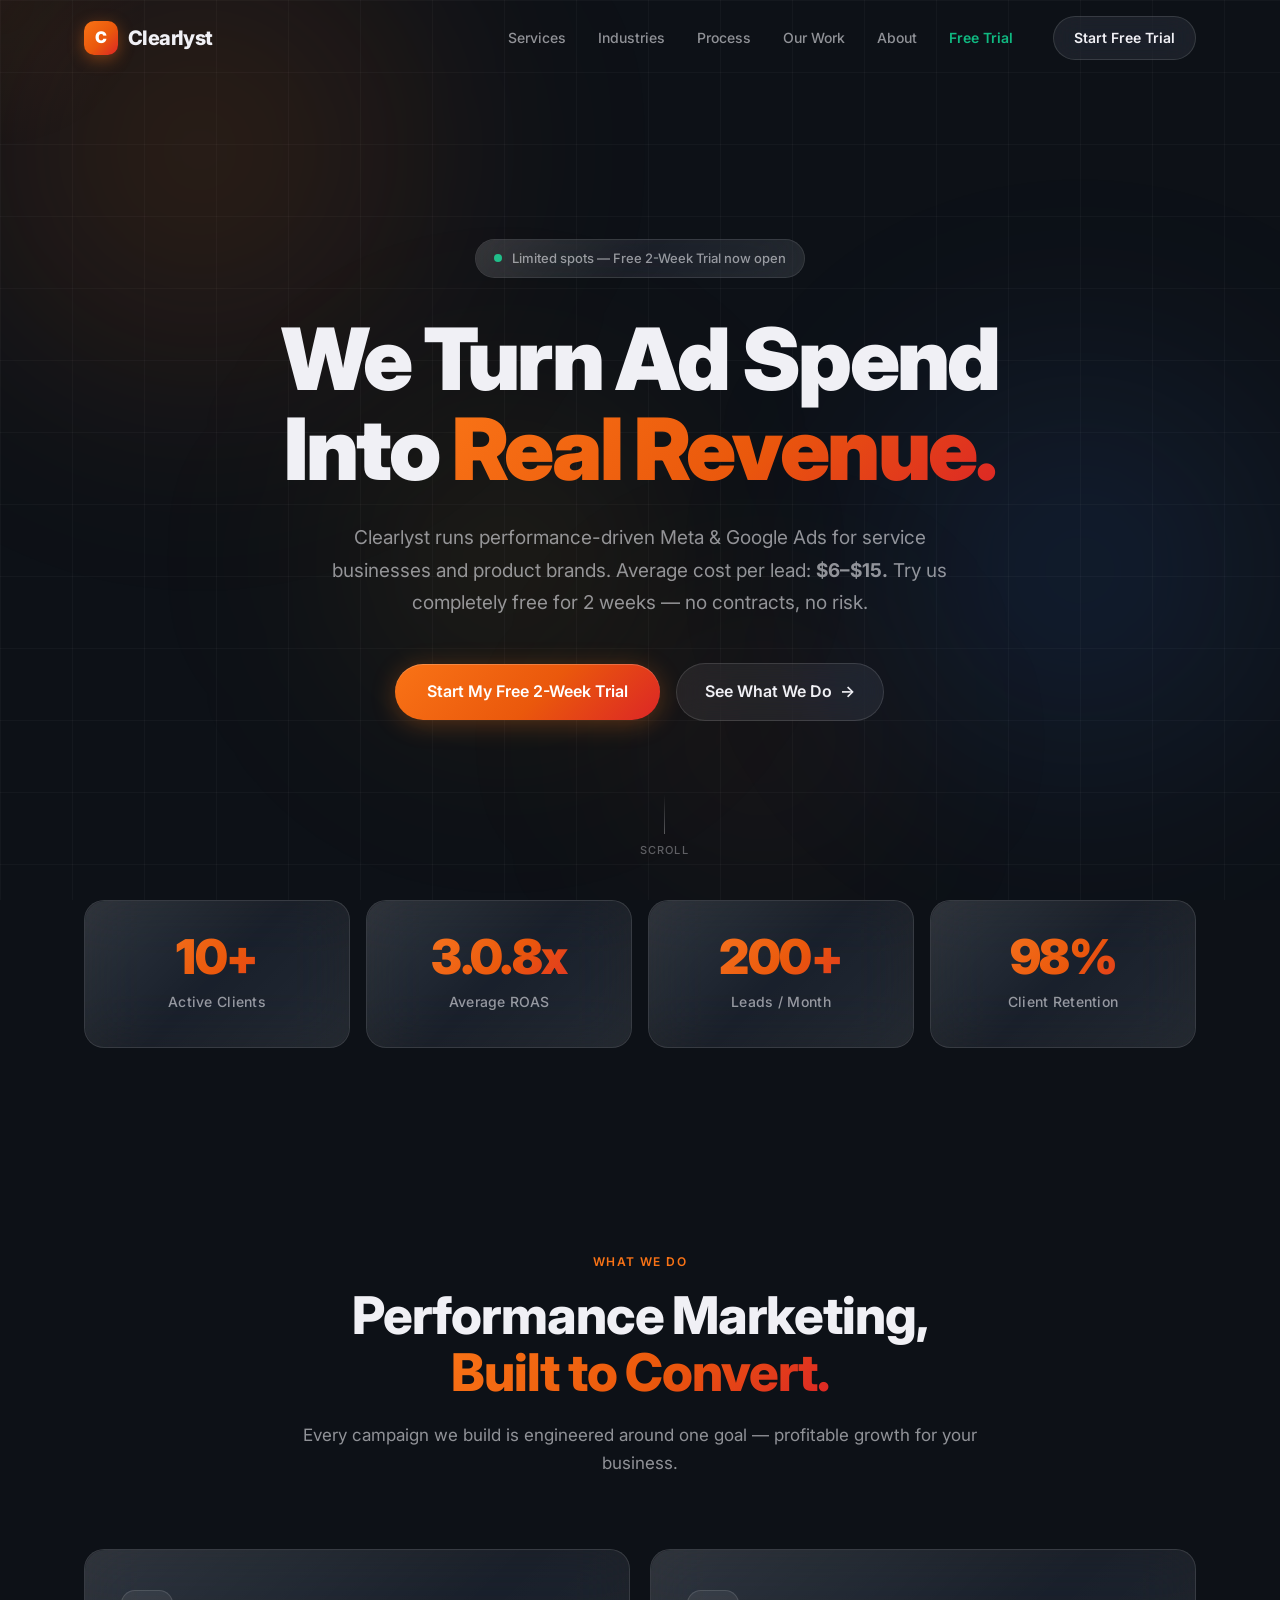
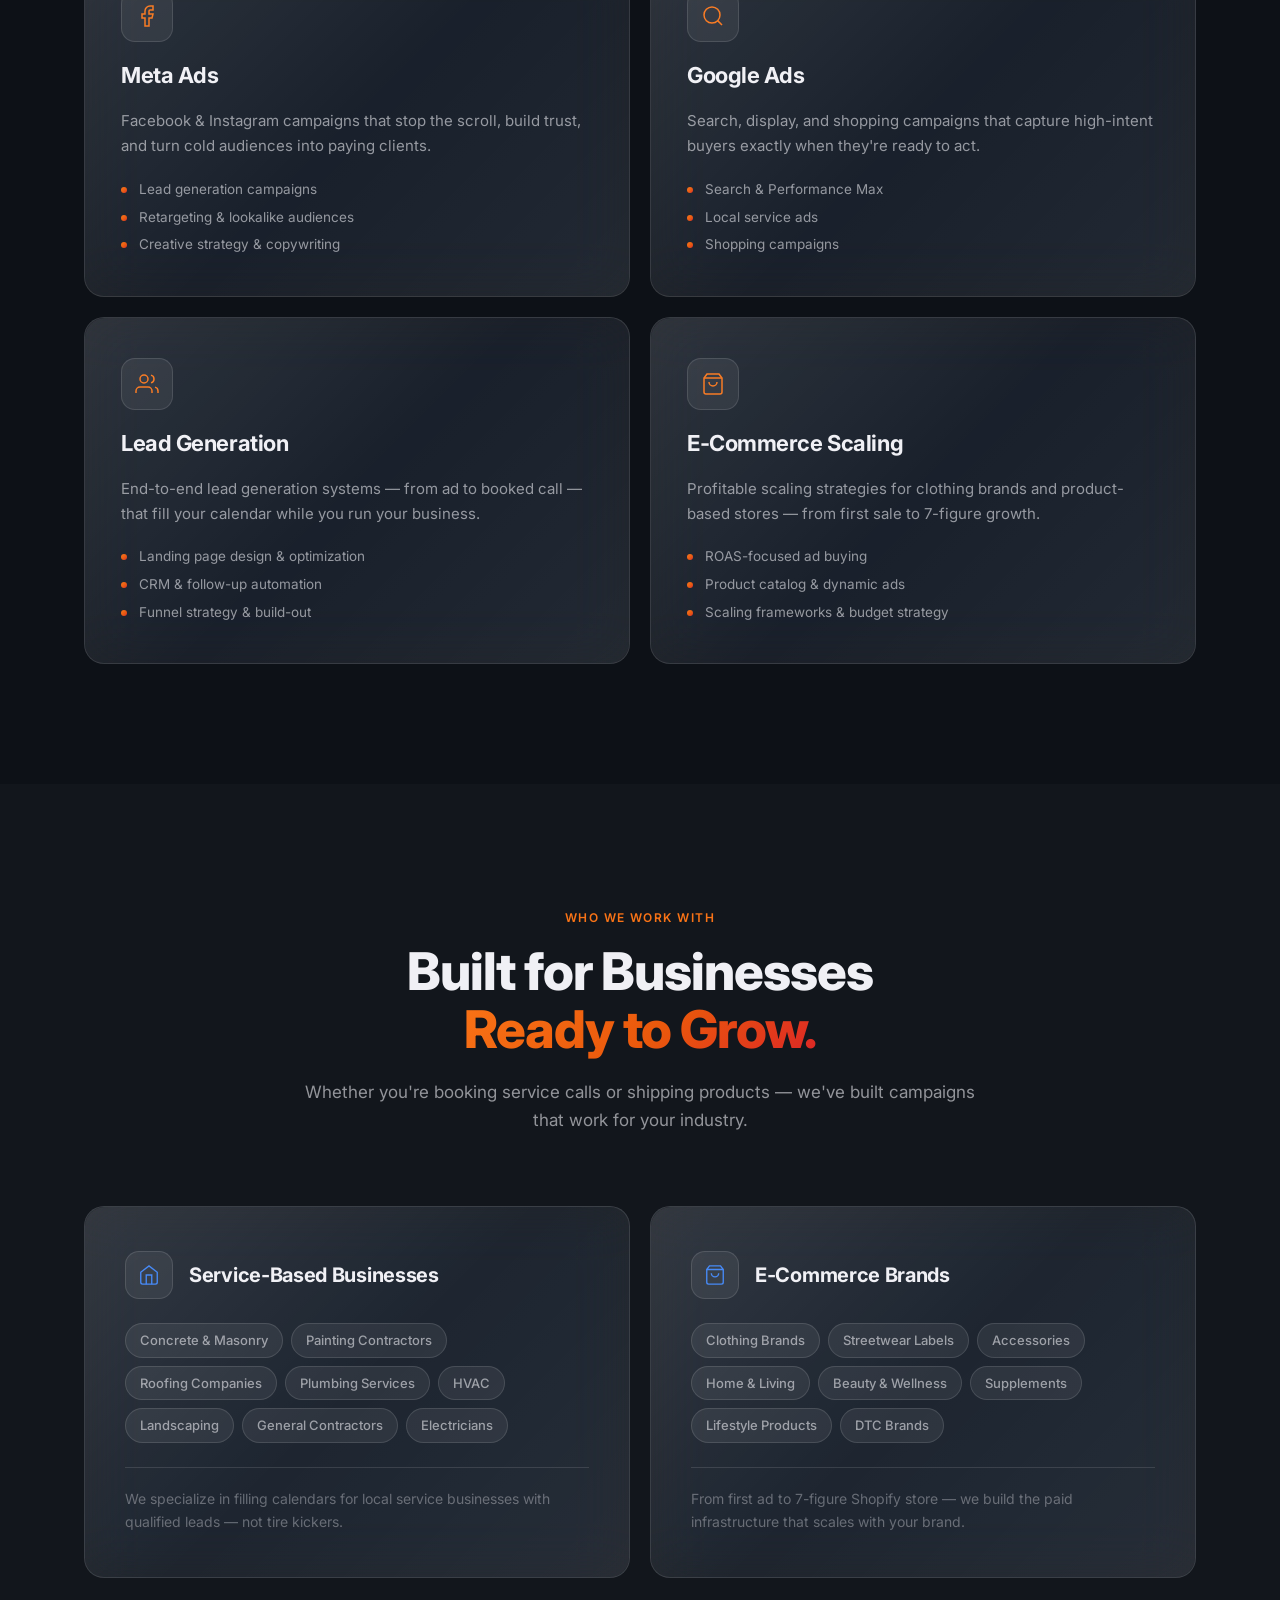
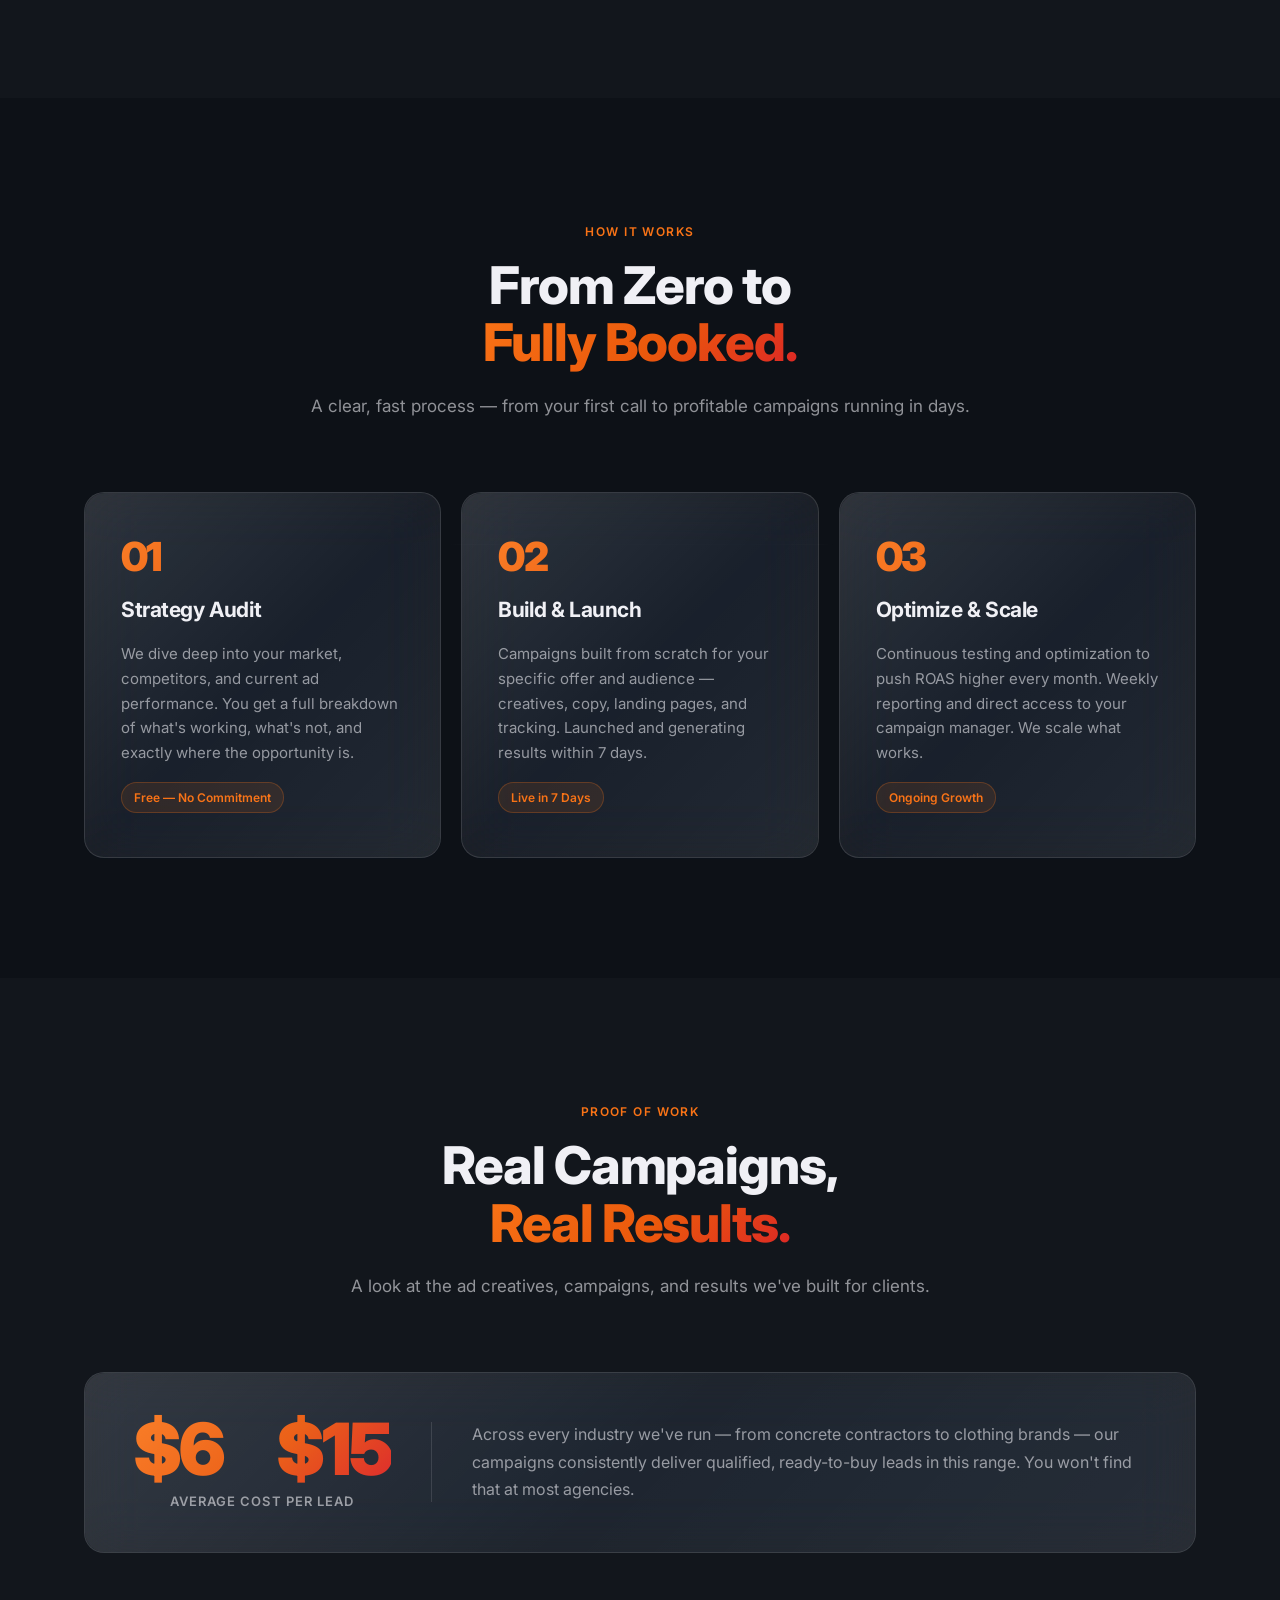
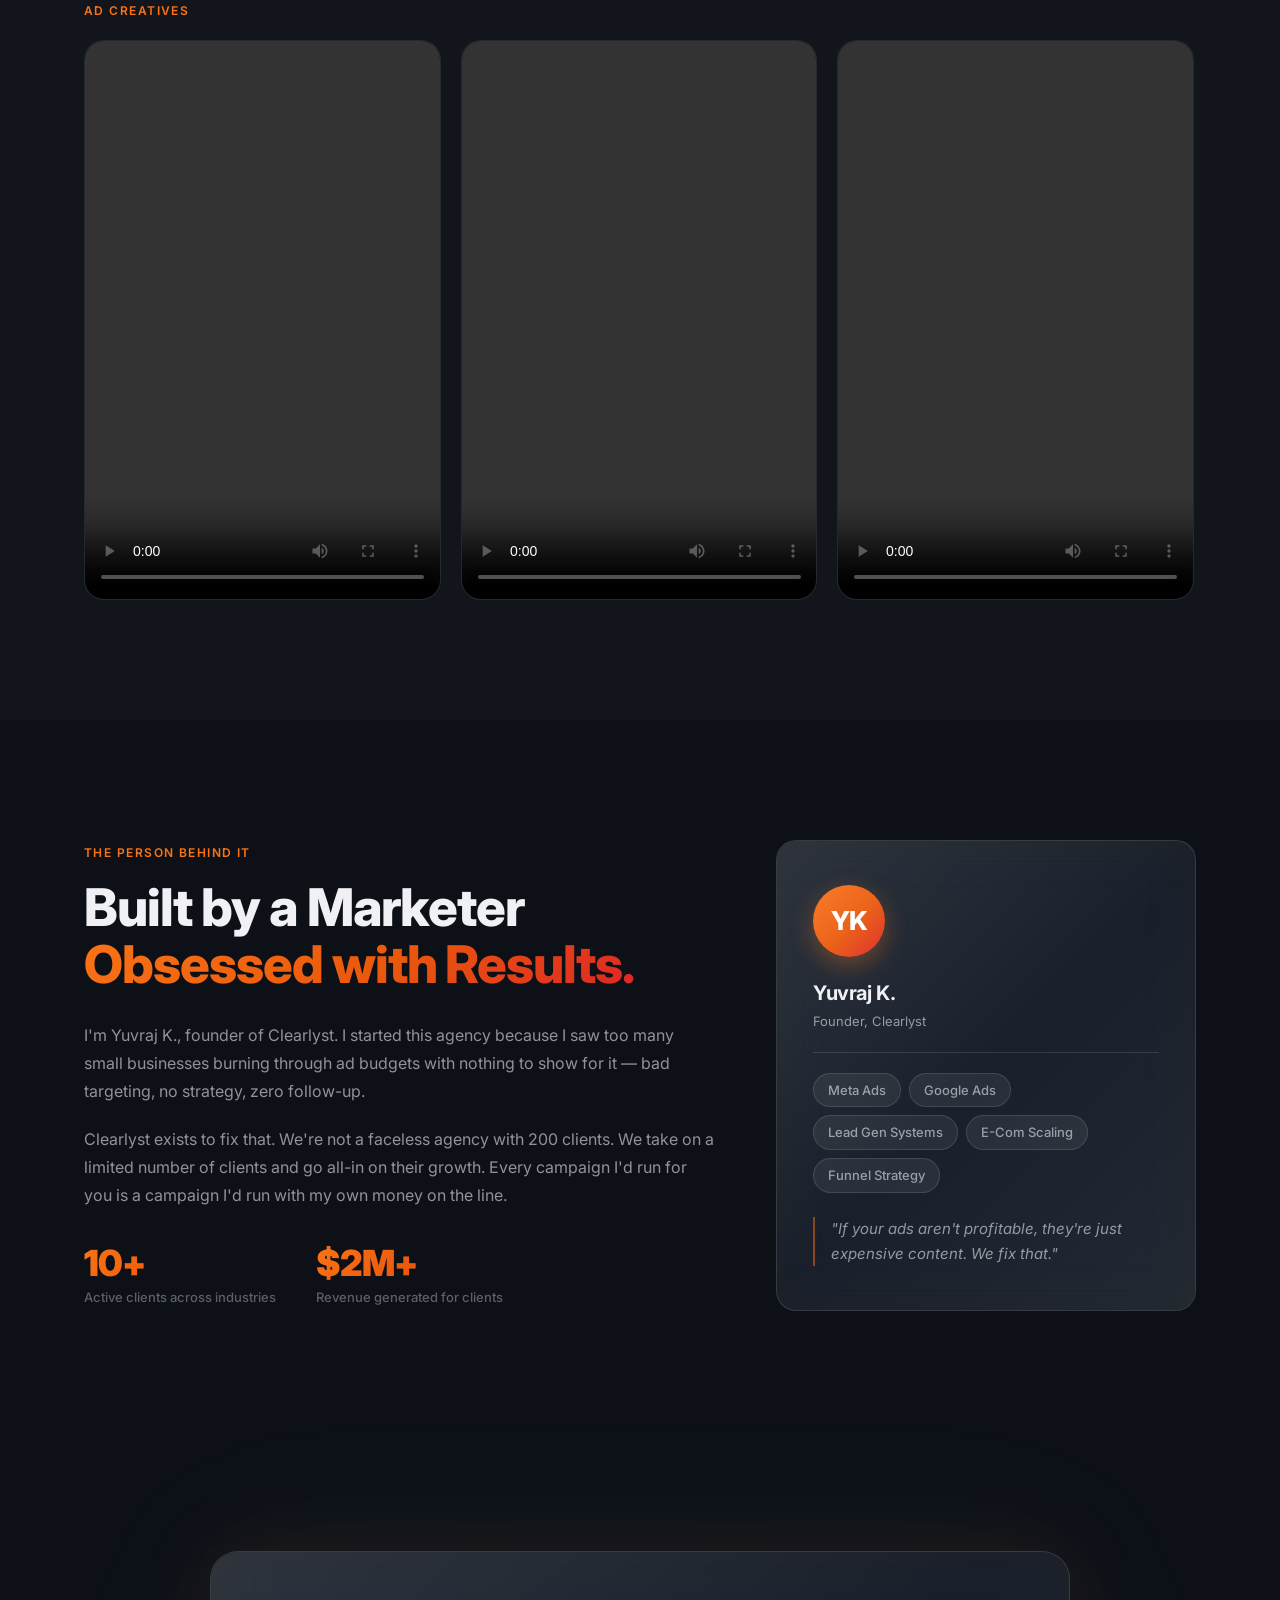
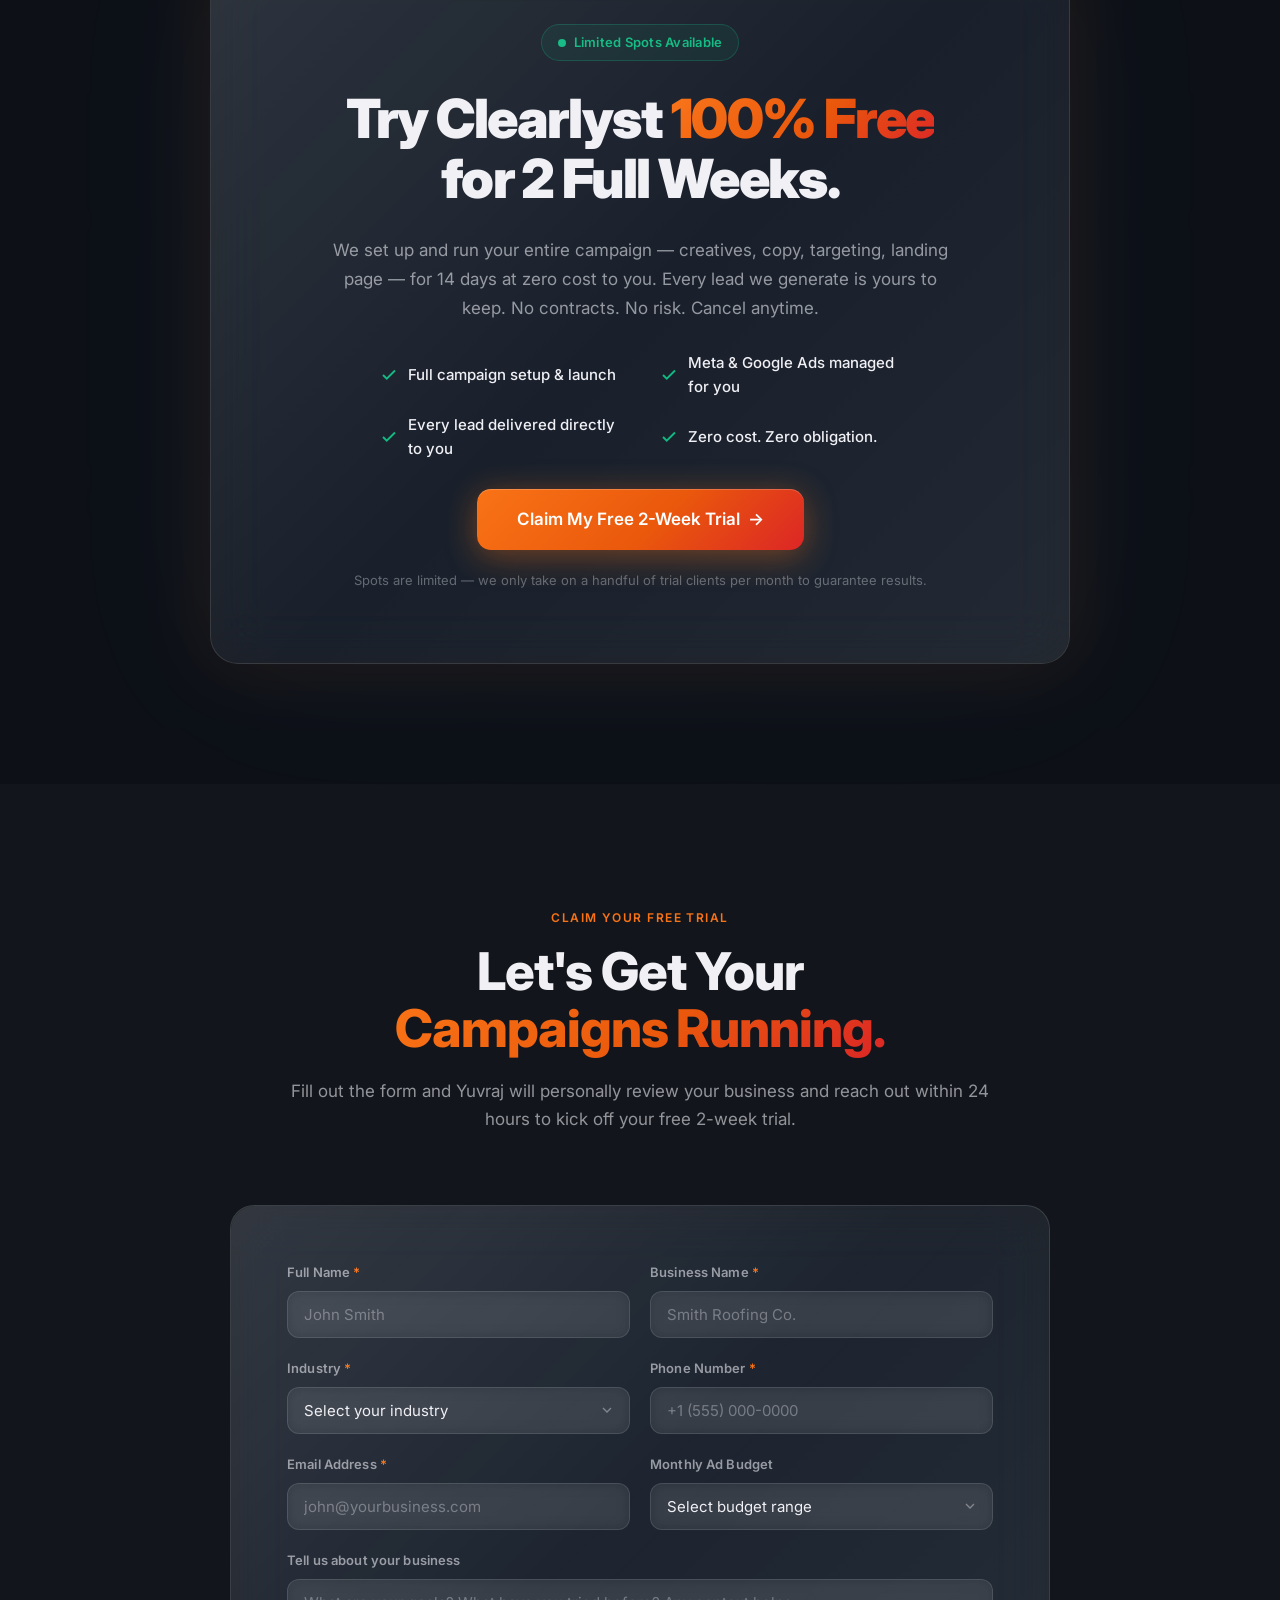
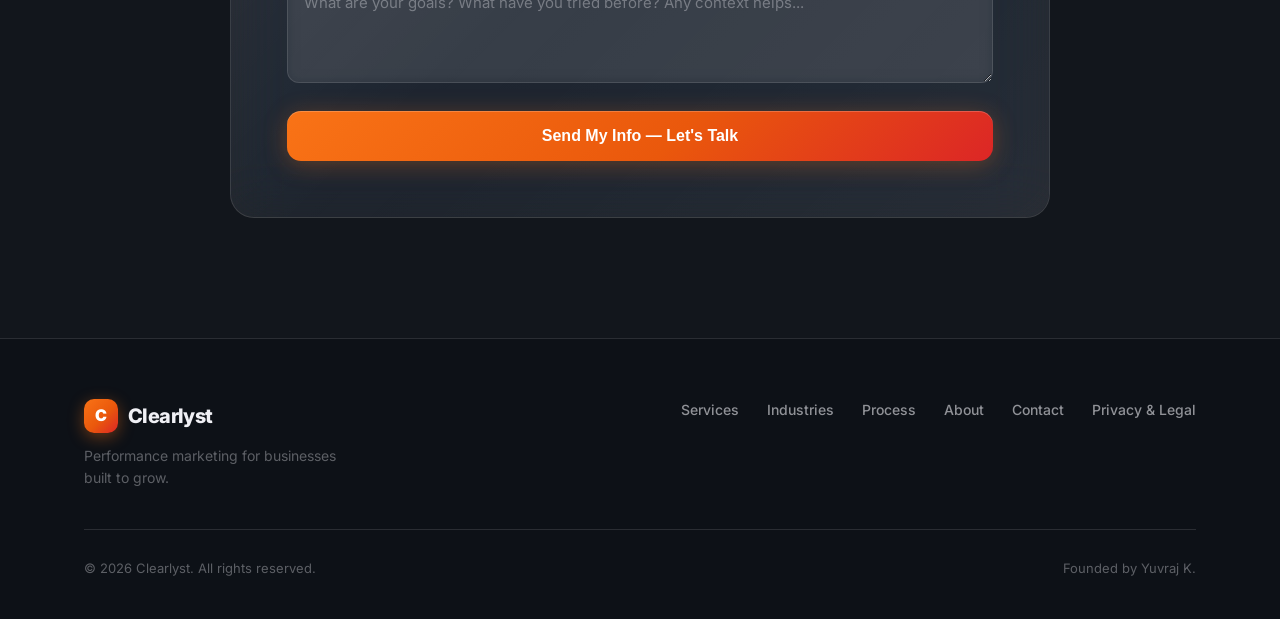
==== commit 631c44b6: "Add new media to carousel, privacy page, and refresh brand colors - Add AI-AD1.mov, drivewayrenoADre" ====
--- a/index.html
+++ b/index.html
@@ -3,7 +3,100 @@
 <head>
   <meta charset="UTF-8" />
   <meta name="viewport" content="width=device-width, initial-scale=1.0" />
-  <title>Clearlyst — Performance Marketing Agency</title>
+
+  <!-- ── Primary SEO ──────────────────────────── -->
+  <title>Clearlyst | Paid Ads Agency — Meta & Google Ads Management for Service Businesses & E-Commerce</title>
+  <meta name="description" content="Clearlyst is a performance marketing agency specializing in Meta Ads and Google Ads for service businesses and e-commerce brands. Average cost per lead: $6–$15. Start your free 2-week trial — no contracts, no risk." />
+  <meta name="keywords" content="paid ads agency, Meta ads agency, Google ads management, Facebook ads for contractors, lead generation agency, performance marketing agency, Google Ads for small business, Meta ads for e-commerce, paid advertising agency, PPC management, Facebook ads management, Google Ads agency, digital advertising agency, paid media agency" />
+  <meta name="author" content="Yuvraj K., Clearlyst" />
+  <meta name="robots" content="index, follow, max-snippet:-1, max-image-preview:large, max-video-preview:-1" />
+  <link rel="canonical" href="https://www.clearlyst.com/" />
+
+  <!-- ── Open Graph (Facebook / LinkedIn) ─────── -->
+  <meta property="og:type" content="website" />
+  <meta property="og:url" content="https://www.clearlyst.com/" />
+  <meta property="og:site_name" content="Clearlyst" />
+  <meta property="og:title" content="Clearlyst | Paid Ads Agency — Meta & Google Ads That Actually Convert" />
+  <meta property="og:description" content="We run performance-driven Meta & Google Ads for service businesses and product brands. Average cost per lead: $6–$15. Try us free for 2 weeks — no contracts, no risk." />
+  <meta property="og:locale" content="en_US" />
+
+  <!-- ── Twitter / X Card ──────────────────────── -->
+  <meta name="twitter:card" content="summary_large_image" />
+  <meta name="twitter:title" content="Clearlyst | Paid Ads Agency — Meta & Google Ads That Actually Convert" />
+  <meta name="twitter:description" content="Performance-driven Meta & Google Ads for service businesses and e-commerce brands. Average CPL $6–$15. Free 2-week trial. No contracts." />
+  <meta name="twitter:site" content="@clearlyst" />
+
+  <!-- ── Structured Data: Professional Service ─── -->
+  <script type="application/ld+json">
+  {
+    "@context": "https://schema.org",
+    "@type": "ProfessionalService",
+    "name": "Clearlyst",
+    "description": "Performance marketing agency specializing in Meta Ads and Google Ads for service businesses and e-commerce brands. Average cost per lead $6–$15.",
+    "url": "https://www.clearlyst.com",
+    "founder": {
+      "@type": "Person",
+      "name": "Yuvraj K."
+    },
+    "serviceType": [
+      "Meta Ads Management",
+      "Google Ads Management",
+      "Lead Generation",
+      "Paid Advertising",
+      "E-Commerce Scaling",
+      "Performance Marketing",
+      "PPC Management",
+      "Facebook Ads",
+      "Instagram Ads"
+    ],
+    "areaServed": "Worldwide",
+    "priceRange": "Free 2-Week Trial",
+    "sameAs": []
+  }
+  </script>
+
+  <!-- ── Structured Data: FAQ ──────────────────── -->
+  <script type="application/ld+json">
+  {
+    "@context": "https://schema.org",
+    "@type": "FAQPage",
+    "mainEntity": [
+      {
+        "@type": "Question",
+        "name": "How much does Clearlyst charge for paid ads management?",
+        "acceptedAnswer": {
+          "@type": "Answer",
+          "text": "Clearlyst offers a completely free 2-week trial — full campaign setup, creatives, and management at zero cost. After the trial, we offer flexible retainer options with no long-term contracts."
+        }
+      },
+      {
+        "@type": "Question",
+        "name": "What is the average cost per lead with Clearlyst?",
+        "acceptedAnswer": {
+          "@type": "Answer",
+          "text": "Across all industries we serve — from contractors to e-commerce brands — our average cost per lead is $6–$15. This is consistently lower than most paid ads agencies."
+        }
+      },
+      {
+        "@type": "Question",
+        "name": "Does Clearlyst manage both Meta Ads and Google Ads?",
+        "acceptedAnswer": {
+          "@type": "Answer",
+          "text": "Yes. Clearlyst manages Meta Ads (Facebook & Instagram) and Google Ads (Search, Performance Max, Shopping, Local Service Ads) for service businesses and e-commerce brands."
+        }
+      },
+      {
+        "@type": "Question",
+        "name": "What types of businesses does Clearlyst work with?",
+        "acceptedAnswer": {
+          "@type": "Answer",
+          "text": "We specialize in service-based businesses (roofing, concrete, HVAC, painting, plumbing, landscaping) and e-commerce brands (clothing, apparel, beauty, supplements, DTC brands)."
+        }
+      }
+    ]
+  }
+  </script>
+
   <link rel="stylesheet" href="styles.css" />
   <link rel="preconnect" href="https://fonts.googleapis.com" />
   <link rel="preconnect" href="https://fonts.gstatic.com" crossorigin />
@@ -288,6 +381,15 @@
           </div>
           <div class="work-video-item">
             <video src="V3.mov" controls preload="metadata" playsinline></video>
+          </div>
+          <div class="work-video-item">
+            <video src="AI-AD1.mov" controls preload="metadata" playsinline></video>
+          </div>
+          <div class="work-video-item">
+            <video src="drivewayrenoADresults.mov" controls preload="metadata" playsinline></video>
+          </div>
+          <div class="work-video-item work-image-item">
+            <img src="US VISA Application2.png" alt="US Visa Campaign Ad Results" loading="lazy" />
           </div>
         </div>
         <button class="vid-arrow vid-arrow--next" id="vidNext" aria-label="Next video">
@@ -482,6 +584,7 @@
           <a href="#process">Process</a>
           <a href="#about">About</a>
           <a href="#contact">Contact</a>
+          <a href="privacy.html">Privacy &amp; Legal</a>
         </div>
       </div>
       <div class="footer-bottom">
--- a/styles.css
+++ b/styles.css
@@ -7,8 +7,8 @@
 *, *::before, *::after { box-sizing: border-box; margin: 0; padding: 0; }
 
 :root {
-  --bg:            #07071a;
-  --bg-alt:        #09091f;
+  --bg:            #0d1117;
+  --bg-alt:        #111827;
   --glass:         rgba(255, 255, 255, 0.065);
   --glass-hover:   rgba(255, 255, 255, 0.1);
   --glass-border:  rgba(255, 255, 255, 0.12);
@@ -16,14 +16,14 @@
   --blur:          blur(28px) saturate(200%);
   --blur-sm:       blur(16px) saturate(180%);
 
-  --accent-1:  #5ba4ff;
-  --accent-2:  #b06fff;
-  --accent-3:  #00e5c3;
-  --grad:      linear-gradient(135deg, var(--accent-1) 0%, var(--accent-2) 60%, var(--accent-3) 100%);
-
-  --text:      #f0f0f7;
-  --text-sub:  rgba(240, 240, 247, 0.58);
-  --text-dim:  rgba(240, 240, 247, 0.35);
+  --accent-1:  #f97316;
+  --accent-2:  #3b82f6;
+  --accent-3:  #10b981;
+  --grad:      linear-gradient(135deg, #f97316 0%, #ea580c 55%, #dc2626 100%);
+
+  --text:      #f0f0f5;
+  --text-sub:  rgba(240, 240, 245, 0.58);
+  --text-dim:  rgba(240, 240, 245, 0.35);
 
   --radius:    20px;
   --radius-sm: 12px;
@@ -46,6 +46,18 @@
   color: var(--text);
   line-height: 1.6;
   overflow-x: hidden;
+}
+
+body::before {
+  content: '';
+  position: fixed;
+  inset: 0;
+  z-index: 0;
+  pointer-events: none;
+  background-image:
+    linear-gradient(rgba(255,255,255,0.03) 1px, transparent 1px),
+    linear-gradient(90deg, rgba(255,255,255,0.03) 1px, transparent 1px);
+  background-size: 72px 72px;
 }
 
 a { text-decoration: none; color: inherit; }
@@ -79,28 +91,28 @@
 .orb-1 {
   width: 700px; height: 700px;
   top: -200px; left: -150px;
-  background: radial-gradient(circle, rgba(91,164,255,0.22) 0%, transparent 70%);
+  background: radial-gradient(circle, rgba(249,115,22,0.16) 0%, transparent 70%);
   animation-delay: 0s;
   animation: orbFloat 0.8s var(--ease-out) forwards, orb1Move 25s ease-in-out 0.8s infinite;
 }
 .orb-2 {
   width: 600px; height: 600px;
   top: 30%; right: -100px;
-  background: radial-gradient(circle, rgba(176,111,255,0.2) 0%, transparent 70%);
+  background: radial-gradient(circle, rgba(59,130,246,0.14) 0%, transparent 70%);
   animation-delay: 0.15s;
   animation: orbFloat 0.8s var(--ease-out) 0.15s forwards, orb2Move 30s ease-in-out 0.95s infinite;
 }
 .orb-3 {
   width: 500px; height: 500px;
   bottom: 10%; left: 20%;
-  background: radial-gradient(circle, rgba(0,229,195,0.15) 0%, transparent 70%);
+  background: radial-gradient(circle, rgba(245,158,11,0.1) 0%, transparent 70%);
   animation-delay: 0.3s;
   animation: orbFloat 0.8s var(--ease-out) 0.3s forwards, orb3Move 20s ease-in-out 1.1s infinite;
 }
 .orb-4 {
   width: 400px; height: 400px;
   top: 60%; right: 25%;
-  background: radial-gradient(circle, rgba(91,164,255,0.12) 0%, transparent 70%);
+  background: radial-gradient(circle, rgba(249,115,22,0.08) 0%, transparent 70%);
   animation-delay: 0.45s;
   animation: orbFloat 0.8s var(--ease-out) 0.45s forwards, orb4Move 35s ease-in-out 1.25s infinite;
 }
@@ -235,11 +247,11 @@
 .btn-primary {
   background: var(--grad);
   color: #fff;
-  box-shadow: 0 4px 24px rgba(91,164,255,0.3), 0 1px 0 rgba(255,255,255,0.2) inset;
+  box-shadow: 0 4px 24px rgba(249,115,22,0.3), 0 1px 0 rgba(255,255,255,0.2) inset;
 }
 .btn-primary:hover {
   transform: translateY(-2px) scale(1.02);
-  box-shadow: 0 8px 36px rgba(91,164,255,0.45), 0 1px 0 rgba(255,255,255,0.2) inset;
+  box-shadow: 0 8px 36px rgba(249,115,22,0.45), 0 1px 0 rgba(255,255,255,0.2) inset;
 }
 .btn-primary:active { transform: scale(0.98); }
 
@@ -285,7 +297,7 @@
 }
 
 .nav.scrolled {
-  background: rgba(7, 7, 26, 0.6);
+  background: rgba(13, 17, 23, 0.7);
   backdrop-filter: var(--blur);
   -webkit-backdrop-filter: var(--blur);
   border-bottom: 1px solid var(--glass-border);
@@ -323,7 +335,7 @@
   font-size: 16px;
   font-weight: 900;
   color: #fff;
-  box-shadow: 0 4px 16px rgba(91,164,255,0.4);
+  box-shadow: 0 4px 16px rgba(249,115,22,0.4);
 }
 
 .nav-links {
@@ -365,7 +377,7 @@
   gap: 8px;
   padding: 16px 24px;
   border-top: 1px solid var(--glass-border);
-  background: rgba(7,7,26,0.8);
+  background: rgba(13,17,23,0.88);
   backdrop-filter: var(--blur);
   -webkit-backdrop-filter: var(--blur);
 }
@@ -414,13 +426,13 @@
   border-radius: 50%;
   background: var(--accent-3);
   flex-shrink: 0;
-  box-shadow: 0 0 0 0 rgba(0,229,195,0.5);
+  box-shadow: 0 0 0 0 rgba(16,185,129,0.5);
   animation: pulse 2s ease-out infinite;
 }
 @keyframes pulse {
-  0%   { box-shadow: 0 0 0 0 rgba(0,229,195,0.5); }
-  70%  { box-shadow: 0 0 0 10px rgba(0,229,195,0); }
-  100% { box-shadow: 0 0 0 0 rgba(0,229,195,0); }
+  0%   { box-shadow: 0 0 0 0 rgba(16,185,129,0.5); }
+  70%  { box-shadow: 0 0 0 10px rgba(16,185,129,0); }
+  100% { box-shadow: 0 0 0 0 rgba(16,185,129,0); }
 }
 
 .hero-headline {
@@ -647,8 +659,8 @@
   transition: all 0.25s var(--ease-out);
 }
 .tag:hover {
-  background: rgba(91,164,255,0.12);
-  border-color: rgba(91,164,255,0.4);
+  background: rgba(249,115,22,0.12);
+  border-color: rgba(249,115,22,0.4);
   color: var(--accent-1);
 }
 
@@ -723,8 +735,8 @@
   border-radius: 99px;
   font-size: 12px;
   font-weight: 600;
-  background: rgba(91,164,255,0.1);
-  border: 1px solid rgba(91,164,255,0.25);
+  background: rgba(249,115,22,0.1);
+  border: 1px solid rgba(249,115,22,0.25);
   color: var(--accent-1);
   width: fit-content;
   margin-top: auto;
@@ -794,7 +806,7 @@
   font-weight: 800;
   color: #fff;
   letter-spacing: -0.02em;
-  box-shadow: 0 8px 24px rgba(91,164,255,0.35);
+  box-shadow: 0 8px 24px rgba(249,115,22,0.35);
   flex-shrink: 0;
 }
 
@@ -825,7 +837,7 @@
   font-style: italic;
   color: var(--text-sub);
   line-height: 1.65;
-  border-left: 2px solid rgba(91,164,255,0.5);
+  border-left: 2px solid rgba(249,115,22,0.5);
   padding-left: 16px;
   margin-top: 4px;
 }
@@ -891,13 +903,13 @@
 .form-group input:focus,
 .form-group select:focus,
 .form-group textarea:focus {
-  border-color: rgba(91,164,255,0.5);
-  background: rgba(91,164,255,0.07);
-  box-shadow: 0 0 0 3px rgba(91,164,255,0.12);
+  border-color: rgba(249,115,22,0.5);
+  background: rgba(249,115,22,0.07);
+  box-shadow: 0 0 0 3px rgba(249,115,22,0.12);
 }
 
 .form-group select option {
-  background: #111128;
+  background: #1a1f2e;
   color: var(--text);
 }
 
@@ -922,8 +934,8 @@
 .success-icon {
   width: 64px; height: 64px;
   border-radius: 50%;
-  background: rgba(0,229,195,0.12);
-  border: 1px solid rgba(0,229,195,0.3);
+  background: rgba(16,185,129,0.12);
+  border: 1px solid rgba(16,185,129,0.3);
   display: flex;
   align-items: center;
   justify-content: center;
@@ -1101,6 +1113,13 @@
   object-fit: cover;
   display: block;
   outline: none;
+}
+
+.work-image-item img {
+  width: 100%;
+  height: 100%;
+  object-fit: cover;
+  display: block;
 }
 
 /* Arrow buttons — only shown on mobile */
@@ -1123,9 +1142,9 @@
   transition: all 0.25s var(--ease-out);
 }
 .vid-arrow:hover {
-  background: rgba(91, 164, 255, 0.22);
-  border-color: rgba(91, 164, 255, 0.55);
-  box-shadow: 0 4px 20px rgba(91,164,255,0.3);
+  background: rgba(249, 115, 22,0.22);
+  border-color: rgba(249, 115, 22,0.55);
+  box-shadow: 0 4px 20px rgba(249,115,22,0.3);
 }
 .vid-arrow svg { width: 20px; height: 20px; pointer-events: none; }
 .vid-arrow--prev { left: 8px; }
@@ -1154,7 +1173,7 @@
   align-items: center;
   gap: 28px;
   /* extra glow */
-  box-shadow: 0 0 80px rgba(91,164,255,0.1), 0 0 160px rgba(176,111,255,0.07);
+  box-shadow: 0 0 80px rgba(249,115,22,0.1), 0 0 160px rgba(59,130,246,0.07);
 }
 
 .trial-badge-wrap { display: flex; justify-content: center; }
@@ -1168,8 +1187,8 @@
   font-size: 13px;
   font-weight: 600;
   color: var(--accent-3);
-  background: rgba(0,229,195,0.08);
-  border: 1px solid rgba(0,229,195,0.25);
+  background: rgba(16,185,129,0.08);
+  border: 1px solid rgba(16,185,129,0.25);
   letter-spacing: 0.02em;
 }
 
@@ -1216,11 +1235,11 @@
   padding: 17px 40px;
   font-size: 17px;
   border-radius: 14px;
-  box-shadow: 0 6px 32px rgba(91,164,255,0.4), 0 1px 0 rgba(255,255,255,0.2) inset;
+  box-shadow: 0 6px 32px rgba(249,115,22,0.4), 0 1px 0 rgba(255,255,255,0.2) inset;
 }
 .btn-trial-cta:hover {
   transform: translateY(-3px) scale(1.02);
-  box-shadow: 0 12px 48px rgba(91,164,255,0.55), 0 1px 0 rgba(255,255,255,0.2) inset;
+  box-shadow: 0 12px 48px rgba(249,115,22,0.55), 0 1px 0 rgba(255,255,255,0.2) inset;
 }
 .btn-trial-cta .arrow { transition: transform 0.3s var(--spring); }
 .btn-trial-cta:hover .arrow { transform: translateX(5px); }
@@ -1305,6 +1324,6 @@
 
 /* Prevent layout shift during load */
 @supports not (backdrop-filter: blur(1px)) {
-  .glass { background: rgba(10, 10, 35, 0.9); }
-  .nav.scrolled { background: rgba(7,7,26,0.97); }
-}
+  .glass { background: rgba(13, 17, 23, 0.9); }
+  .nav.scrolled { background: rgba(13,17,23,0.97); }
+}
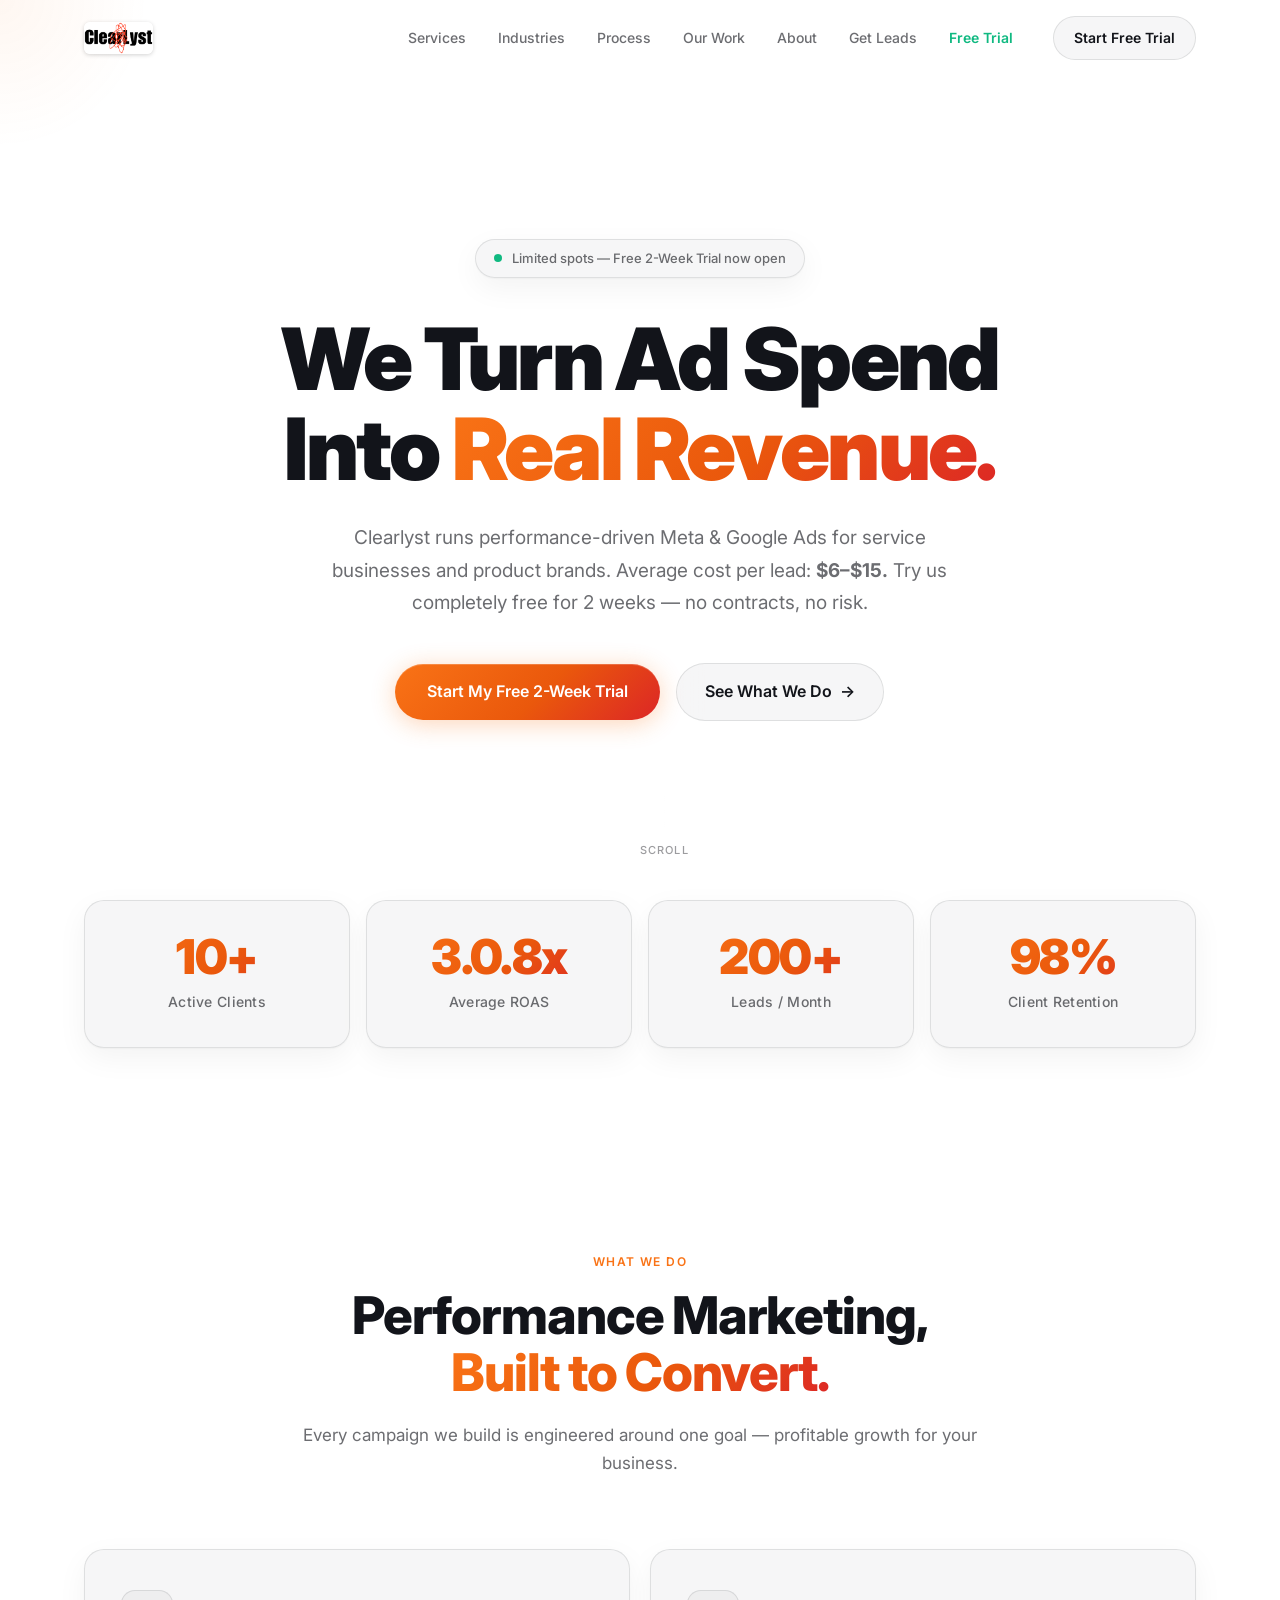
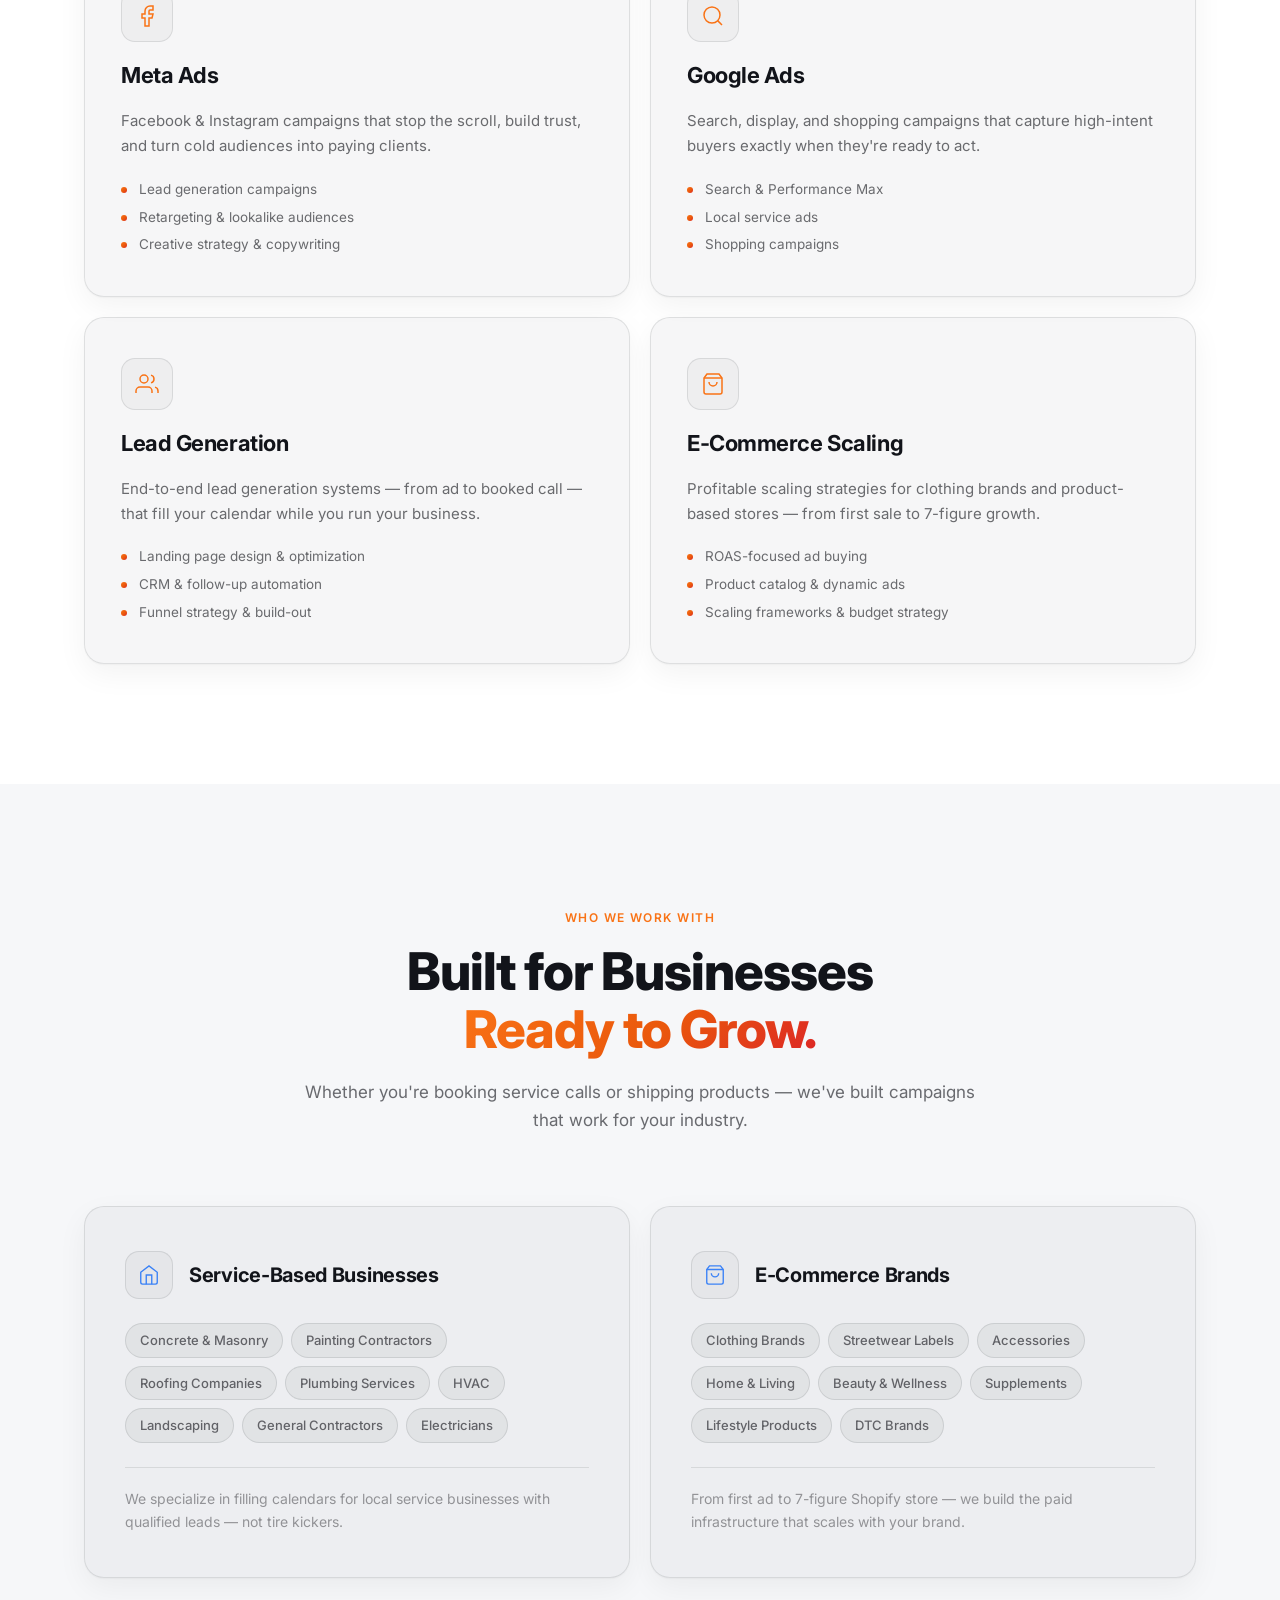
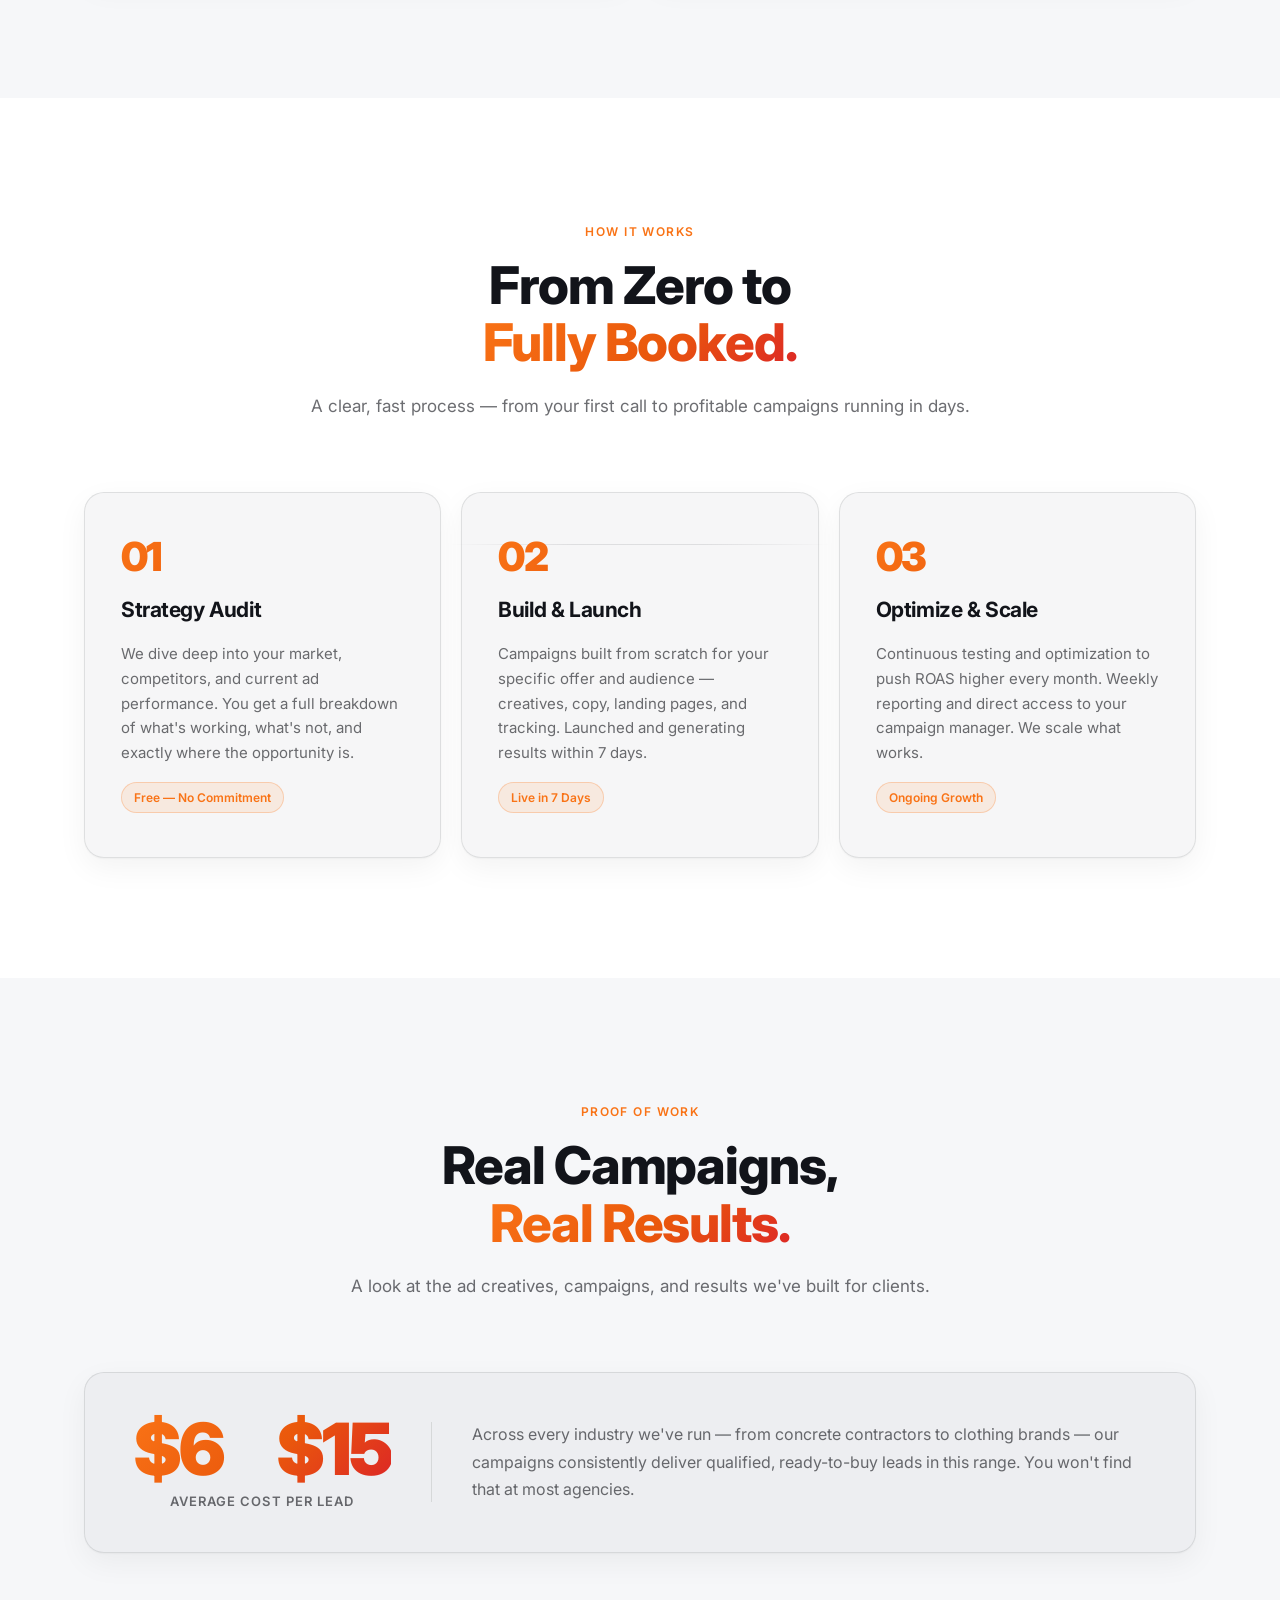
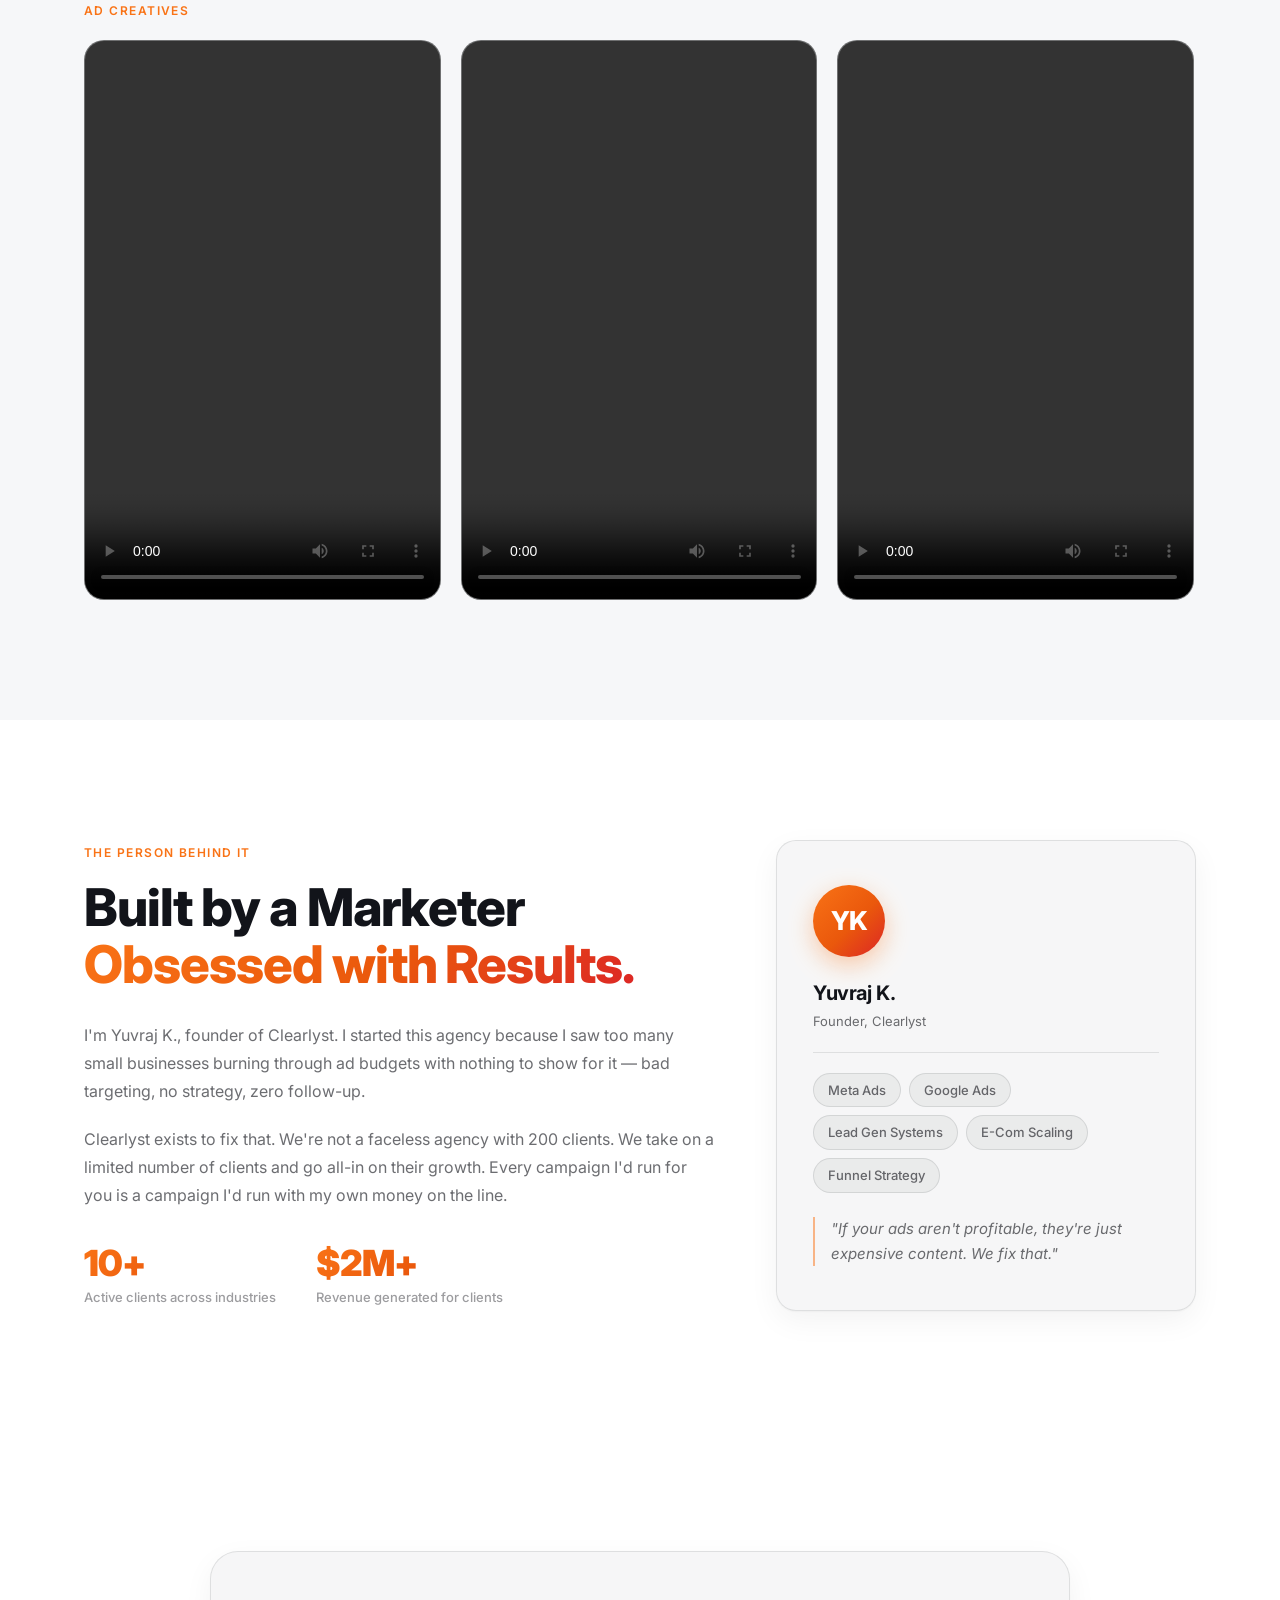
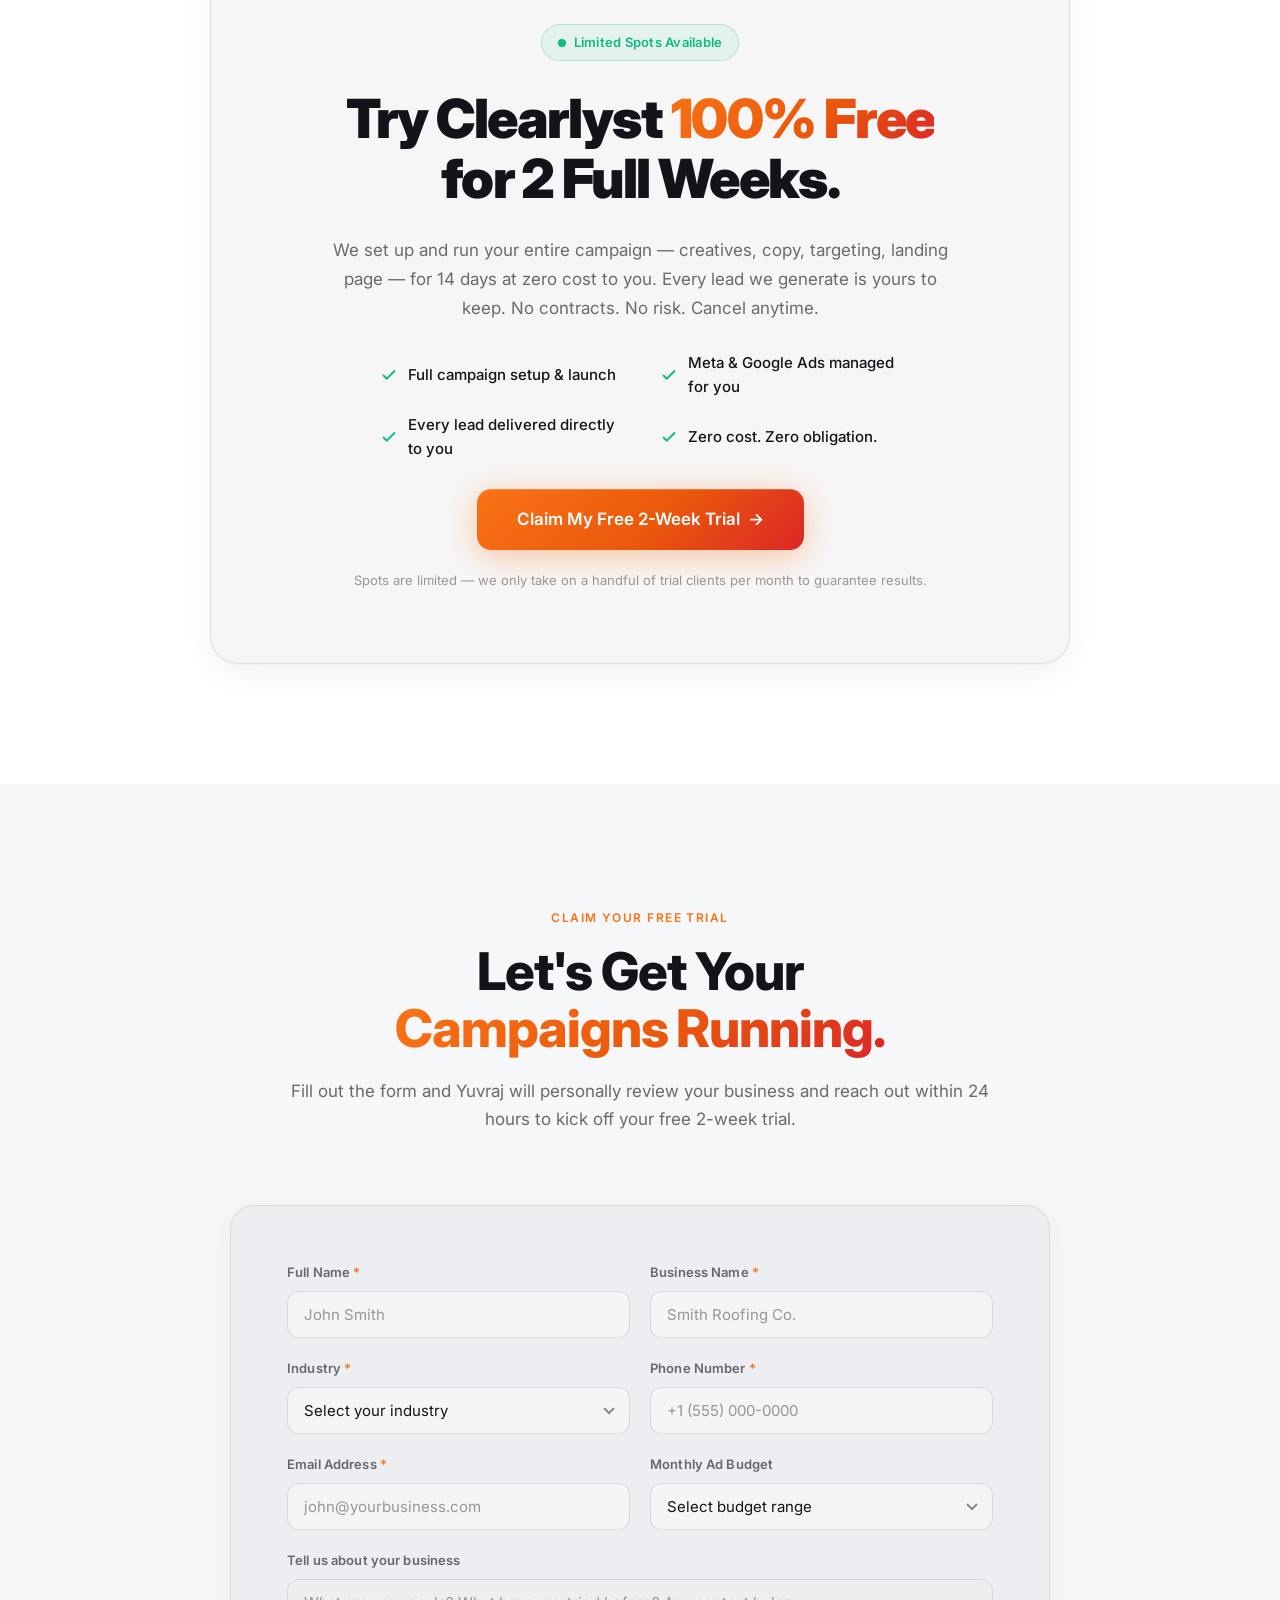
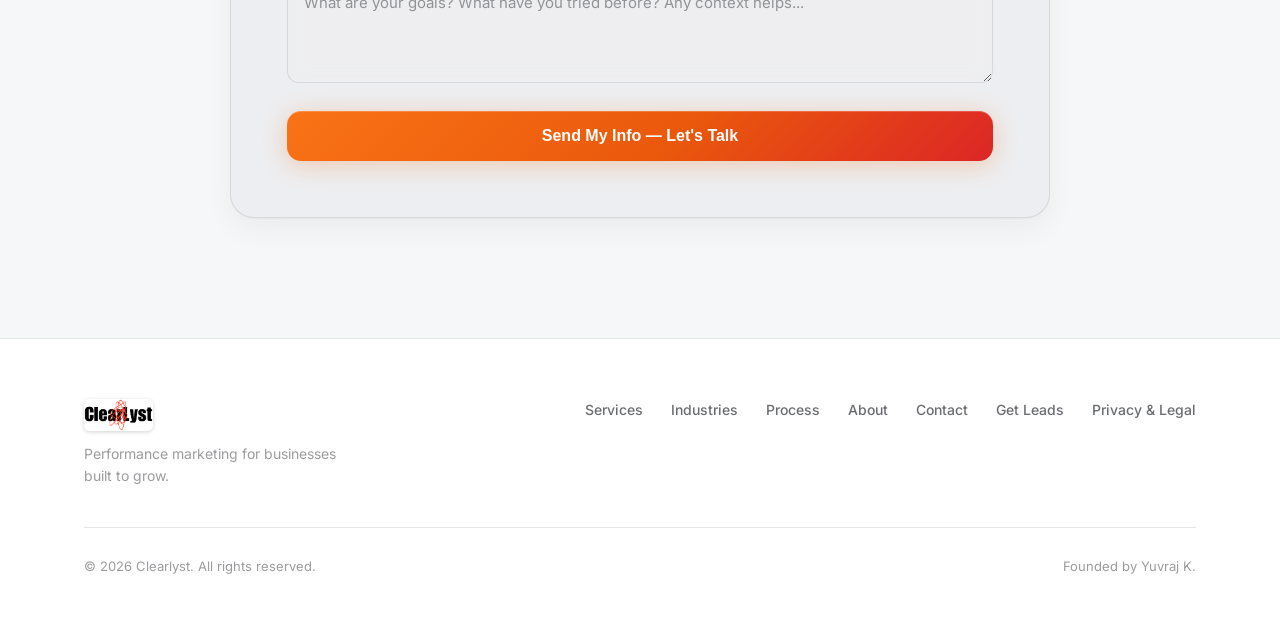
==== commit b75ab934: "Add pay-per-appointment lead qualification landing page - New lead-qualification.html: video-first h" ====
--- a/index.html
+++ b/index.html
@@ -102,7 +102,7 @@
   <link rel="preconnect" href="https://fonts.gstatic.com" crossorigin />
   <link href="https://fonts.googleapis.com/css2?family=Inter:wght@300;400;500;600;700;800;900&display=swap" rel="stylesheet" />
 </head>
-<body>
+<body class="light-theme">
 
   <!-- Background Orbs -->
   <div class="bg-canvas" aria-hidden="true">
@@ -116,8 +116,7 @@
   <nav class="nav" id="nav">
     <div class="nav-inner">
       <a href="#" class="logo">
-        <span class="logo-mark">C</span>
-        <span>Clearlyst</span>
+        <img src="clearlyst-logo.png" alt="Clearlyst" class="logo-img" />
       </a>
       <ul class="nav-links">
         <li><a href="#services">Services</a></li>
@@ -125,6 +124,7 @@
         <li><a href="#process">Process</a></li>
         <li><a href="#work">Our Work</a></li>
         <li><a href="#about">About</a></li>
+        <li><a href="lead-qualification.html">Get Leads</a></li>
         <li><a href="#trial" class="nav-trial-link">Free Trial</a></li>
       </ul>
       <a href="#trial" class="btn btn-nav">Start Free Trial</a>
@@ -138,6 +138,7 @@
       <a href="#process">Process</a>
       <a href="#work">Our Work</a>
       <a href="#about">About</a>
+      <a href="lead-qualification.html">Get Leads</a>
       <a href="#trial">Free Trial</a>
       <a href="#contact" class="btn btn-nav">Start Free Trial</a>
     </div>
@@ -502,28 +503,30 @@
             </div>
             <div class="form-group">
               <label for="industry">Industry <span class="req">*</span></label>
-              <select id="industry" name="industry" required>
-                <option value="" disabled selected>Select your industry</option>
-                <optgroup label="Service-Based">
-                  <option>Concrete &amp; Masonry</option>
-                  <option>Painting</option>
-                  <option>Roofing</option>
-                  <option>Plumbing</option>
-                  <option>HVAC</option>
-                  <option>Landscaping</option>
-                  <option>Electrical</option>
-                  <option>General Contracting</option>
-                  <option>Other Service Business</option>
-                </optgroup>
-                <optgroup label="E-Commerce">
-                  <option>Clothing / Apparel</option>
-                  <option>Accessories</option>
-                  <option>Beauty &amp; Wellness</option>
-                  <option>Home &amp; Living</option>
-                  <option>Supplements</option>
-                  <option>Other Product Store</option>
-                </optgroup>
-              </select>
+              <div class="select-wrap">
+                <select id="industry" name="industry" required>
+                  <option value="" disabled selected>Select your industry</option>
+                  <optgroup label="Service-Based">
+                    <option>Concrete &amp; Masonry</option>
+                    <option>Painting</option>
+                    <option>Roofing</option>
+                    <option>Plumbing</option>
+                    <option>HVAC</option>
+                    <option>Landscaping</option>
+                    <option>Electrical</option>
+                    <option>General Contracting</option>
+                    <option>Other Service Business</option>
+                  </optgroup>
+                  <optgroup label="E-Commerce">
+                    <option>Clothing / Apparel</option>
+                    <option>Accessories</option>
+                    <option>Beauty &amp; Wellness</option>
+                    <option>Home &amp; Living</option>
+                    <option>Supplements</option>
+                    <option>Other Product Store</option>
+                  </optgroup>
+                </select>
+              </div>
             </div>
             <div class="form-group">
               <label for="phone">Phone Number <span class="req">*</span></label>
@@ -535,14 +538,16 @@
             </div>
             <div class="form-group">
               <label for="budget">Monthly Ad Budget</label>
-              <select id="budget" name="budget">
-                <option value="" disabled selected>Select budget range</option>
-                <option>Under $1,000 / month</option>
-                <option>$1,000 – $3,000 / month</option>
-                <option>$3,000 – $10,000 / month</option>
-                <option>$10,000+ / month</option>
-                <option>Not sure yet</option>
-              </select>
+              <div class="select-wrap">
+                <select id="budget" name="budget">
+                  <option value="" disabled selected>Select budget range</option>
+                  <option>Under $1,000 / month</option>
+                  <option>$1,000 – $3,000 / month</option>
+                  <option>$3,000 – $10,000 / month</option>
+                  <option>$10,000+ / month</option>
+                  <option>Not sure yet</option>
+                </select>
+              </div>
             </div>
             <div class="form-group form-group-full">
               <label for="message">Tell us about your business</label>
@@ -573,8 +578,7 @@
       <div class="footer-inner">
         <div class="footer-brand">
           <a href="#" class="logo">
-            <span class="logo-mark">C</span>
-            <span>Clearlyst</span>
+            <img src="clearlyst-logo.png" alt="Clearlyst" class="logo-img" />
           </a>
           <p>Performance marketing for businesses built to grow.</p>
         </div>
@@ -584,6 +588,7 @@
           <a href="#process">Process</a>
           <a href="#about">About</a>
           <a href="#contact">Contact</a>
+          <a href="lead-qualification.html">Get Leads</a>
           <a href="privacy.html">Privacy &amp; Legal</a>
         </div>
       </div>
--- a/styles.css
+++ b/styles.css
@@ -318,24 +318,15 @@
 .logo {
   display: flex;
   align-items: center;
-  gap: 10px;
-  font-size: 20px;
-  font-weight: 800;
-  letter-spacing: -0.03em;
   flex-shrink: 0;
 }
 
-.logo-mark {
-  width: 34px; height: 34px;
-  border-radius: 10px;
-  background: var(--grad);
-  display: flex;
-  align-items: center;
-  justify-content: center;
-  font-size: 16px;
-  font-weight: 900;
-  color: #fff;
-  box-shadow: 0 4px 16px rgba(249,115,22,0.4);
+.logo-img {
+  height: 32px;
+  width: auto;
+  display: block;
+  border-radius: 6px;
+  box-shadow: 0 1px 4px rgba(0,0,0,0.18);
 }
 
 .nav-links {
@@ -858,7 +849,7 @@
   margin-bottom: 28px;
 }
 
-.form-group { display: flex; flex-direction: column; gap: 8px; }
+.form-group { display: flex; flex-direction: column; gap: 8px; min-width: 0; }
 .form-group-full { grid-column: 1 / -1; }
 
 .form-group label {
@@ -874,6 +865,7 @@
 .form-group select,
 .form-group textarea {
   width: 100%;
+  min-width: 0;
   background: rgba(255,255,255,0.055);
   border: 1px solid var(--glass-border);
   border-radius: var(--radius-sm);
@@ -885,6 +877,7 @@
   transition: all 0.25s var(--ease-out);
   appearance: none;
   -webkit-appearance: none;
+  -moz-appearance: none;
   resize: vertical;
   backdrop-filter: blur(8px);
   -webkit-backdrop-filter: blur(8px);
@@ -1327,3 +1320,505 @@
   .glass { background: rgba(13, 17, 23, 0.9); }
   .nav.scrolled { background: rgba(13,17,23,0.97); }
 }
+
+
+/* ═════════════════════════════════════════════
+   Light Theme Override
+   (applied via class="light-theme" on <body> —
+   the dark theme above stays the default)
+═════════════════════════════════════════════ */
+body.light-theme {
+  --bg:            #ffffff;
+  --bg-alt:        #f6f7f9;
+  --glass:         rgba(17,20,28,0.035);
+  --glass-hover:   rgba(17,20,28,0.055);
+  --glass-border:  rgba(17,20,28,0.10);
+  --glass-high:    rgba(17,20,28,0.18);
+  --text:          #12141a;
+  --text-sub:      rgba(18,20,26,0.62);
+  --text-dim:      rgba(18,20,26,0.42);
+}
+body.light-theme::before { content: none; }
+.light-theme .bg-canvas { display: none; }
+.light-theme .orb { display: none; opacity: 0; }
+
+.light-theme .glass {
+  backdrop-filter: none;
+  -webkit-backdrop-filter: none;
+  box-shadow: 0 1px 2px rgba(17,20,28,0.04), 0 10px 30px rgba(17,20,28,0.05);
+}
+.light-theme .glass::before { display: none; }
+.light-theme .glass:hover {
+  box-shadow: 0 4px 14px rgba(17,20,28,0.06), 0 16px 40px rgba(17,20,28,0.08);
+}
+
+.light-theme .section-alt { background: var(--bg-alt); }
+.light-theme .tag { background: rgba(17,20,28,0.05); }
+
+.light-theme .nav.scrolled,
+.light-theme .lq-header.scrolled {
+  background: rgba(255,255,255,0.85);
+}
+.light-theme .nav-mobile { background: rgba(255,255,255,0.94); }
+
+/* Icon buttons that always sit on top of dark video/image media —
+   keep their icon white regardless of page theme. */
+.light-theme .vid-arrow { color: #fff; }
+
+.light-theme .form-group input,
+.light-theme .form-group select {
+  background: #f4f5f7;
+  border-color: rgba(17,20,28,0.12);
+}
+.light-theme .form-group input:focus,
+.light-theme .form-group select:focus {
+  background: rgba(249,115,22,0.06);
+}
+.light-theme .form-group select option { background: #fff; color: #12141a; }
+
+/* Dropdown arrow — a real element instead of a <select> background-image,
+   which several mobile browsers render unreliably (tiled/misplaced). */
+.light-theme .form-group select { background-image: none; }
+.select-wrap { position: relative; min-width: 0; max-width: 100%; }
+.select-wrap select { padding-right: 40px; max-width: 100%; }
+.select-wrap::after {
+  content: '';
+  position: absolute;
+  top: 50%;
+  right: 17px;
+  width: 8px;
+  height: 8px;
+  border-right: 2px solid rgba(18,20,26,0.5);
+  border-bottom: 2px solid rgba(18,20,26,0.5);
+  transform: translateY(-65%) rotate(45deg);
+  pointer-events: none;
+}
+
+
+/* ── Minimal Header ── */
+.lq-header {
+  position: fixed;
+  top: 0; left: 0; right: 0;
+  z-index: 100;
+  padding: 16px 0;
+  transition: all 0.4s var(--ease-out);
+}
+.lq-header.scrolled {
+  background: rgba(255, 255, 255, 0.85);
+  backdrop-filter: var(--blur);
+  -webkit-backdrop-filter: var(--blur);
+  border-bottom: 1px solid var(--glass-border);
+  padding: 12px 0;
+}
+.lq-header-inner {
+  max-width: 1160px;
+  margin: 0 auto;
+  padding: 0 24px;
+  display: flex;
+  align-items: center;
+  justify-content: space-between;
+  gap: 16px;
+  position: relative;
+  z-index: 2;
+}
+.lq-header-cta { flex-shrink: 0; }
+
+main { position: relative; z-index: 2; }
+
+
+/* ── Video-First Hero ── */
+.hero-lq {
+  padding: 112px 0 72px;
+  position: relative;
+  z-index: 2;
+}
+
+.hero-lq-grid {
+  display: grid;
+  grid-template-columns: 360px 1fr;
+  gap: 48px;
+  align-items: center;
+}
+
+.hero-lq-copy { padding-top: 12px; }
+
+.hero-lq-headline {
+  font-size: clamp(36px, 4.8vw, 58px);
+  font-weight: 900;
+  line-height: 1.08;
+  letter-spacing: -0.03em;
+  margin: 24px 0 20px;
+}
+
+.hero-lq-sub {
+  font-size: clamp(16px, 1.6vw, 18px);
+  color: var(--text-sub);
+  line-height: 1.7;
+  max-width: 520px;
+  margin-bottom: 32px;
+}
+
+.lq-hero-cta { padding: 16px 34px; font-size: 16px; }
+
+.lq-trust-chips {
+  display: flex;
+  flex-wrap: wrap;
+  gap: 12px 20px;
+  margin-top: 32px;
+}
+.lq-trust-chips li {
+  display: flex;
+  align-items: center;
+  gap: 8px;
+  font-size: 14px;
+  font-weight: 500;
+  color: var(--text-sub);
+}
+.lq-trust-chips li svg {
+  width: 16px; height: 16px;
+  stroke: var(--accent-3);
+  flex-shrink: 0;
+}
+
+/* ── Video Hero Frame (portrait video, first thing on the page) ── */
+.lq-video-hero-frame {
+  width: 100%;
+  max-width: 360px;
+  margin: 0 auto;
+  justify-self: center;
+}
+
+.lq-video-player {
+  position: relative;
+  width: 100%;
+  aspect-ratio: 9 / 16;
+  border-radius: calc(var(--radius) + 4px);
+  overflow: hidden;
+  background: #0c0c10;
+  border: 1px solid var(--glass-border);
+  box-shadow: 0 20px 50px rgba(17,20,28,0.14), 0 4px 14px rgba(17,20,28,0.08);
+}
+
+.lq-video-player video {
+  width: 100%;
+  height: 100%;
+  object-fit: cover;
+  background: #0c0c10;
+  display: block;
+}
+
+.lq-play-btn {
+  position: absolute;
+  top: 50%; left: 50%;
+  transform: translate(-50%, -50%);
+  width: 68px; height: 68px;
+  border-radius: 50%;
+  background: rgba(13,17,23,0.55);
+  backdrop-filter: blur(10px);
+  -webkit-backdrop-filter: blur(10px);
+  border: 1px solid rgba(255,255,255,0.3);
+  color: #fff;
+  display: flex;
+  align-items: center;
+  justify-content: center;
+  cursor: pointer;
+  transition: all 0.25s var(--ease-out);
+  z-index: 3;
+}
+.lq-play-btn:hover {
+  background: rgba(249,115,22,0.45);
+  border-color: rgba(249,115,22,0.7);
+  transform: translate(-50%, -50%) scale(1.08);
+}
+.lq-play-btn svg { width: 26px; height: 26px; margin-left: 3px; }
+.lq-play-btn.is-hidden { opacity: 0; pointer-events: none; transform: translate(-50%, -50%) scale(0.8); }
+
+.lq-mute-btn {
+  position: absolute;
+  top: 14px; right: 14px;
+  z-index: 4;
+  width: 36px; height: 36px;
+  border-radius: 50%;
+  background: rgba(13,17,23,0.5);
+  backdrop-filter: blur(8px);
+  -webkit-backdrop-filter: blur(8px);
+  border: 1px solid rgba(255,255,255,0.28);
+  color: #fff;
+  display: flex;
+  align-items: center;
+  justify-content: center;
+  cursor: pointer;
+  transition: all 0.2s var(--ease-out);
+}
+.lq-mute-btn:hover { background: rgba(13,17,23,0.7); }
+.lq-mute-btn svg { width: 17px; height: 17px; }
+.lq-mute-btn .icon-unmuted { display: none; }
+.lq-mute-btn.is-unmuted .icon-muted { display: none; }
+.lq-mute-btn.is-unmuted .icon-unmuted { display: block; }
+
+.lq-video-tag {
+  position: absolute;
+  bottom: 14px; left: 14px;
+  z-index: 3;
+  padding: 6px 13px;
+  border-radius: 99px;
+  font-size: 11.5px;
+  font-weight: 600;
+  color: #fff;
+  background: rgba(13,17,23,0.55);
+  backdrop-filter: blur(8px);
+  -webkit-backdrop-filter: blur(8px);
+  border: 1px solid rgba(255,255,255,0.22);
+  transition: opacity 0.25s var(--ease-out);
+}
+.lq-video-tag.is-hidden { opacity: 0; }
+
+
+/* ── Qualification Form Section ── */
+.lq-form-section { padding-top: 0; }
+
+.lq-form-card {
+  max-width: 780px;
+  margin: 0 auto;
+  padding: 36px 36px 32px;
+  border-radius: calc(var(--radius) + 4px);
+  box-shadow: 0 0 80px rgba(249,115,22,0.05), 0 10px 40px rgba(17,20,28,0.06);
+}
+
+.lq-form-head { margin-bottom: 24px; }
+.lq-form-head .section-tag { margin-bottom: 10px; }
+
+.lq-form-title {
+  font-size: 26px;
+  font-weight: 800;
+  letter-spacing: -0.02em;
+  margin-bottom: 6px;
+}
+
+.lq-form-sub {
+  font-size: 14px;
+  color: var(--text-sub);
+}
+
+.lq-form-grid {
+  display: grid;
+  grid-template-columns: 1fr 1fr;
+  gap: 16px;
+  margin-bottom: 4px;
+}
+
+.lq-form-grid .form-group input,
+.lq-form-grid .form-group select {
+  padding: 12px 14px;
+  font-size: 14.5px;
+}
+.lq-form-grid .select-wrap select {
+  padding-right: 40px;
+}
+
+/* Custom checkbox */
+.lq-checkbox {
+  display: flex;
+  align-items: flex-start;
+  gap: 12px;
+  margin: 22px 0 20px;
+  cursor: pointer;
+  font-size: 14px;
+  color: var(--text);
+  line-height: 1.5;
+}
+.lq-checkbox input {
+  position: absolute;
+  opacity: 0;
+  width: 1px; height: 1px;
+}
+.lq-checkbox-box {
+  width: 22px; height: 22px;
+  border-radius: 6px;
+  border: 1px solid var(--glass-border);
+  background: rgba(255,255,255,0.055);
+  display: flex;
+  align-items: center;
+  justify-content: center;
+  flex-shrink: 0;
+  margin-top: 1px;
+  transition: all 0.2s var(--ease-out);
+}
+.lq-checkbox-box svg {
+  width: 14px; height: 14px;
+  stroke: #fff;
+  opacity: 0;
+  transform: scale(0.6);
+  transition: all 0.2s var(--spring);
+}
+.lq-checkbox input:checked + .lq-checkbox-box {
+  background: var(--grad);
+  border-color: transparent;
+}
+.lq-checkbox input:checked + .lq-checkbox-box svg {
+  opacity: 1;
+  transform: scale(1);
+}
+.lq-checkbox input:focus-visible + .lq-checkbox-box {
+  box-shadow: 0 0 0 3px rgba(249,115,22,0.25);
+}
+
+.lq-trust-note {
+  display: flex;
+  align-items: center;
+  justify-content: center;
+  gap: 8px;
+  font-size: 13px;
+  color: var(--text-dim);
+  margin-top: 16px;
+  text-align: center;
+}
+.lq-trust-note svg {
+  width: 15px; height: 15px;
+  stroke: var(--text-dim);
+  flex-shrink: 0;
+}
+
+.lq-form-success { padding: 12px 0; }
+
+
+/* ── Proof Section ── */
+.lq-proof-grid {
+  display: grid;
+  grid-template-columns: repeat(3, 1fr);
+  gap: 20px;
+  margin-bottom: 56px;
+}
+
+.lq-proof-card {
+  padding: 20px 20px 26px;
+  border-radius: var(--radius);
+  display: flex;
+  flex-direction: column;
+  gap: 14px;
+  position: relative;
+}
+.lq-proof-card:hover { transform: translateY(-6px); }
+
+.lq-proof-badge {
+  position: absolute;
+  top: 16px; left: 16px;
+  z-index: 3;
+  padding: 5px 12px;
+  border-radius: 99px;
+  font-size: 11.5px;
+  font-weight: 700;
+  letter-spacing: 0.02em;
+  color: #fff;
+  background: rgba(13,17,23,0.75);
+  backdrop-filter: blur(8px);
+  border: 1px solid rgba(255,255,255,0.18);
+}
+
+.lq-proof-shot {
+  border-radius: var(--radius-sm);
+  overflow: hidden;
+  border: 1px solid var(--glass-border);
+  background: #000;
+  aspect-ratio: 9 / 10;
+}
+.lq-proof-shot img {
+  width: 100%;
+  height: 100%;
+  object-fit: cover;
+  object-position: top;
+  display: block;
+  transition: transform 0.5s var(--ease-out);
+}
+.lq-proof-card:hover .lq-proof-shot img { transform: scale(1.04); }
+
+.lq-proof-card h3 {
+  font-size: 18px;
+  font-weight: 700;
+  letter-spacing: -0.01em;
+  padding: 0 4px;
+}
+.lq-proof-card p {
+  font-size: 13.5px;
+  color: var(--text-sub);
+  line-height: 1.6;
+  padding: 0 4px;
+}
+
+/* ── Offer Breakdown ── */
+.lq-offer-grid {
+  display: grid;
+  grid-template-columns: repeat(3, 1fr);
+  gap: 20px;
+}
+.lq-offer-card {
+  padding: 40px 32px;
+  border-radius: var(--radius);
+  display: flex;
+  flex-direction: column;
+  gap: 16px;
+}
+.lq-offer-card:hover { transform: translateY(-6px); }
+.lq-offer-card h3 {
+  font-size: 20px;
+  font-weight: 700;
+  letter-spacing: -0.015em;
+}
+.lq-offer-card p {
+  font-size: 14.5px;
+  color: var(--text-sub);
+  line-height: 1.65;
+}
+
+
+/* ── Sticky Mobile CTA ── */
+.lq-sticky-cta {
+  display: none;
+  position: fixed;
+  bottom: 0; left: 0; right: 0;
+  z-index: 90;
+  padding: 12px 16px calc(12px + env(safe-area-inset-bottom));
+  background: rgba(255,255,255,0.92);
+  backdrop-filter: var(--blur);
+  -webkit-backdrop-filter: var(--blur);
+  border-top: 1px solid var(--glass-border);
+  box-shadow: 0 -4px 20px rgba(17,20,28,0.06);
+  transform: translateY(0);
+  transition: transform 0.3s var(--ease-out);
+}
+.lq-sticky-cta.is-hidden { transform: translateY(110%); }
+.lq-sticky-cta .btn {
+  width: 100%;
+  justify-content: center;
+  padding: 15px 20px;
+  font-size: 15px;
+}
+
+
+/* ── Responsive ── */
+@media (max-width: 1024px) {
+  .hero-lq-grid { grid-template-columns: 1fr; gap: 36px; justify-items: center; text-align: center; }
+  .hero-lq-copy { padding-top: 0; text-align: center; }
+  .lq-trust-chips { justify-content: center; }
+  .lq-proof-grid { grid-template-columns: 1fr 1fr; }
+  .lq-proof-shot { aspect-ratio: 16 / 11; }
+}
+
+@media (max-width: 800px) {
+  .hero-lq { padding: 96px 0 48px; }
+  .lq-video-hero-frame { max-width: 300px; }
+  .lq-form-grid { grid-template-columns: 1fr; }
+  .lq-form-card { padding: 28px 22px 26px; }
+  .lq-offer-grid { grid-template-columns: 1fr; }
+  .lq-proof-grid { grid-template-columns: 1fr; }
+  .lq-proof-shot { aspect-ratio: 16 / 10; }
+  .lq-sticky-cta { display: block; }
+}
+
+@media (max-width: 640px) {
+  .hero-lq-headline { margin: 18px 0 14px; }
+  .lq-trust-chips { gap: 10px 16px; margin-top: 24px; }
+  .lq-hero-cta { width: 100%; justify-content: center; }
+  /* Sticky bottom CTA covers this job on mobile — avoid crowding the header */
+  .lq-header-cta { display: none; }
+}
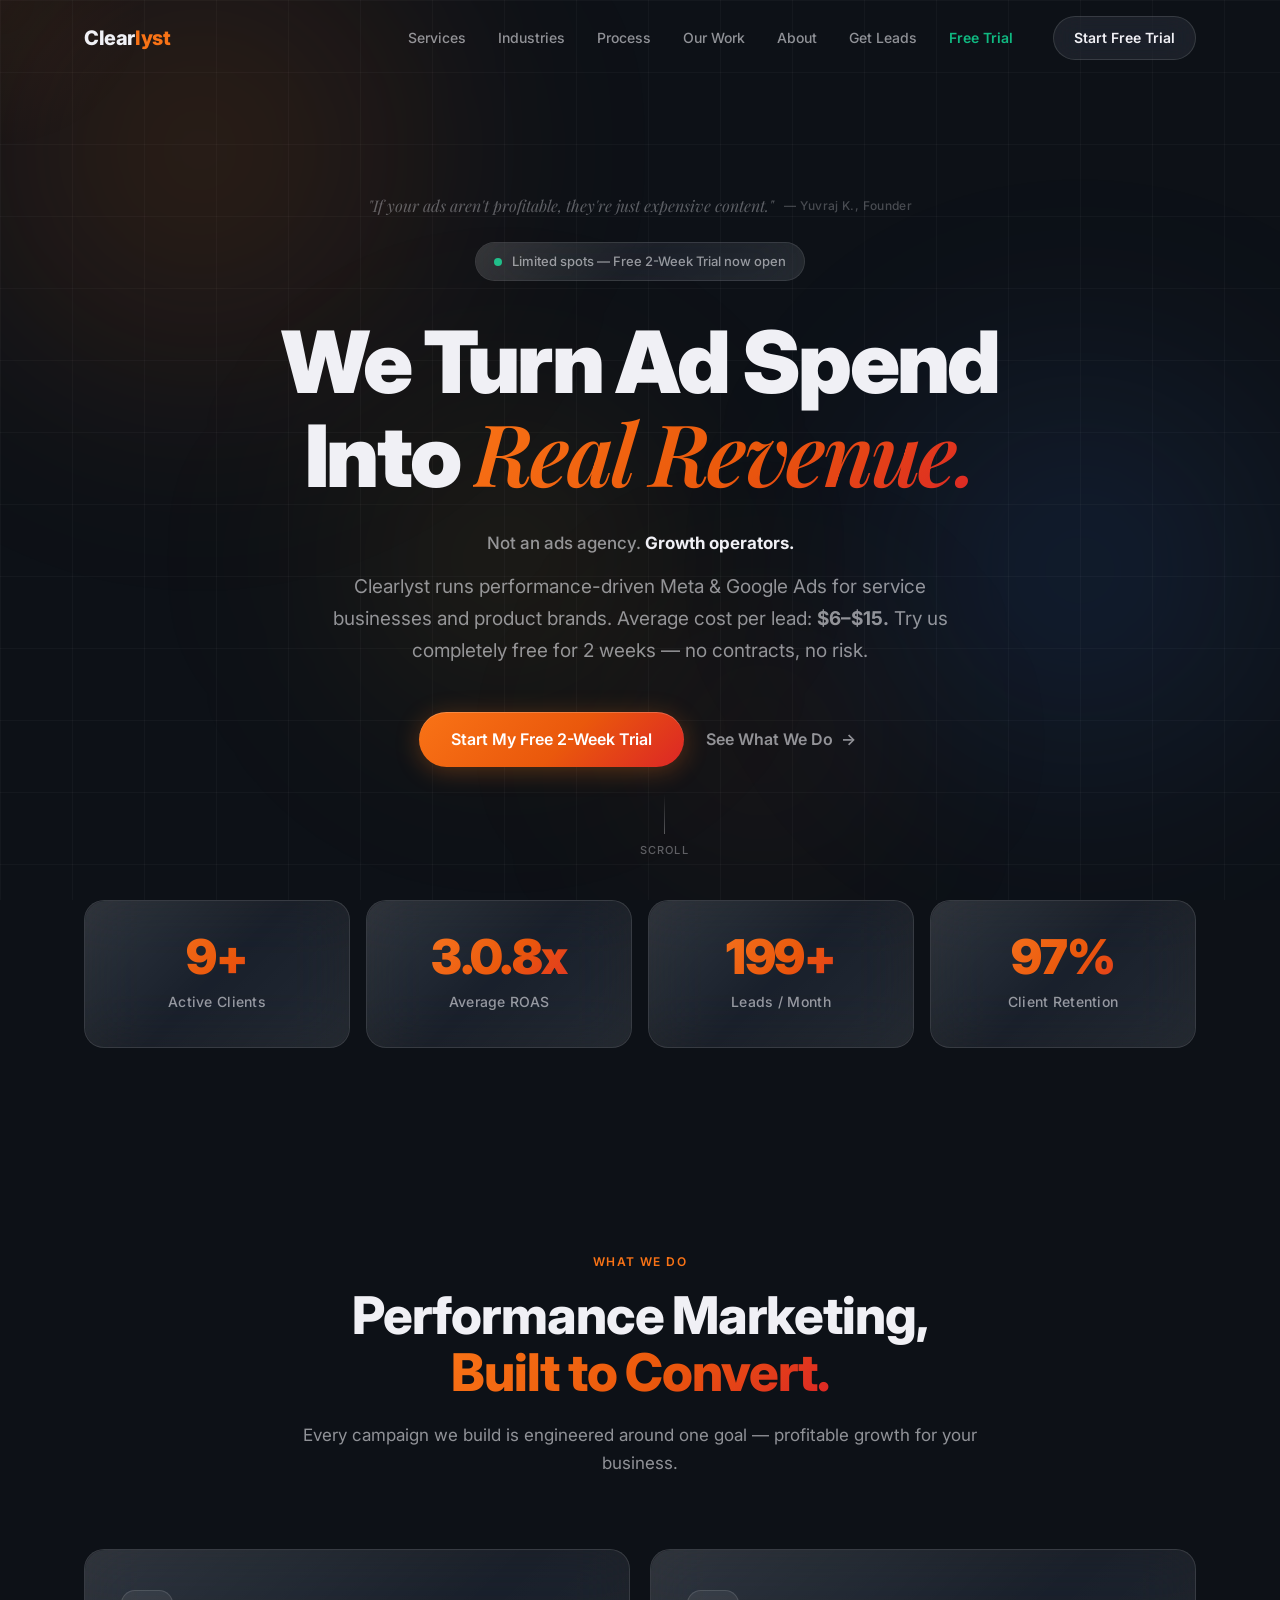
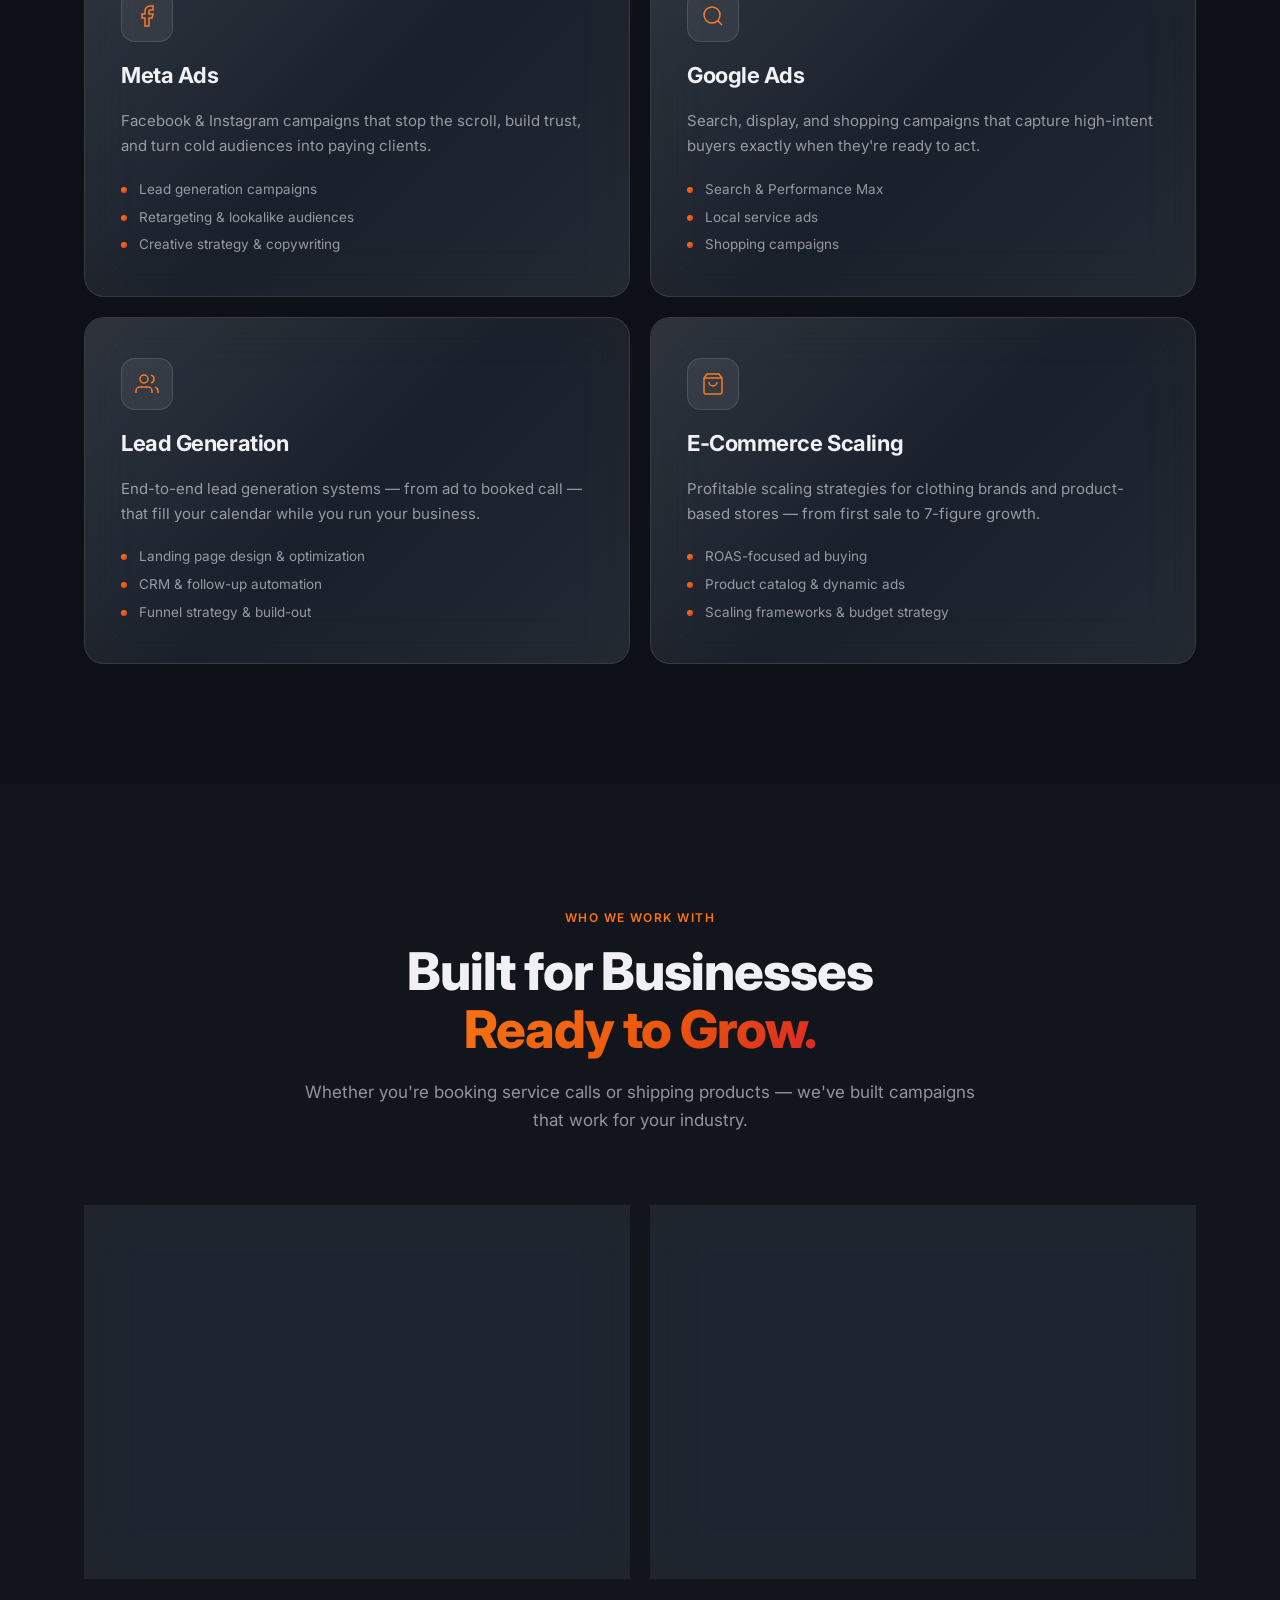
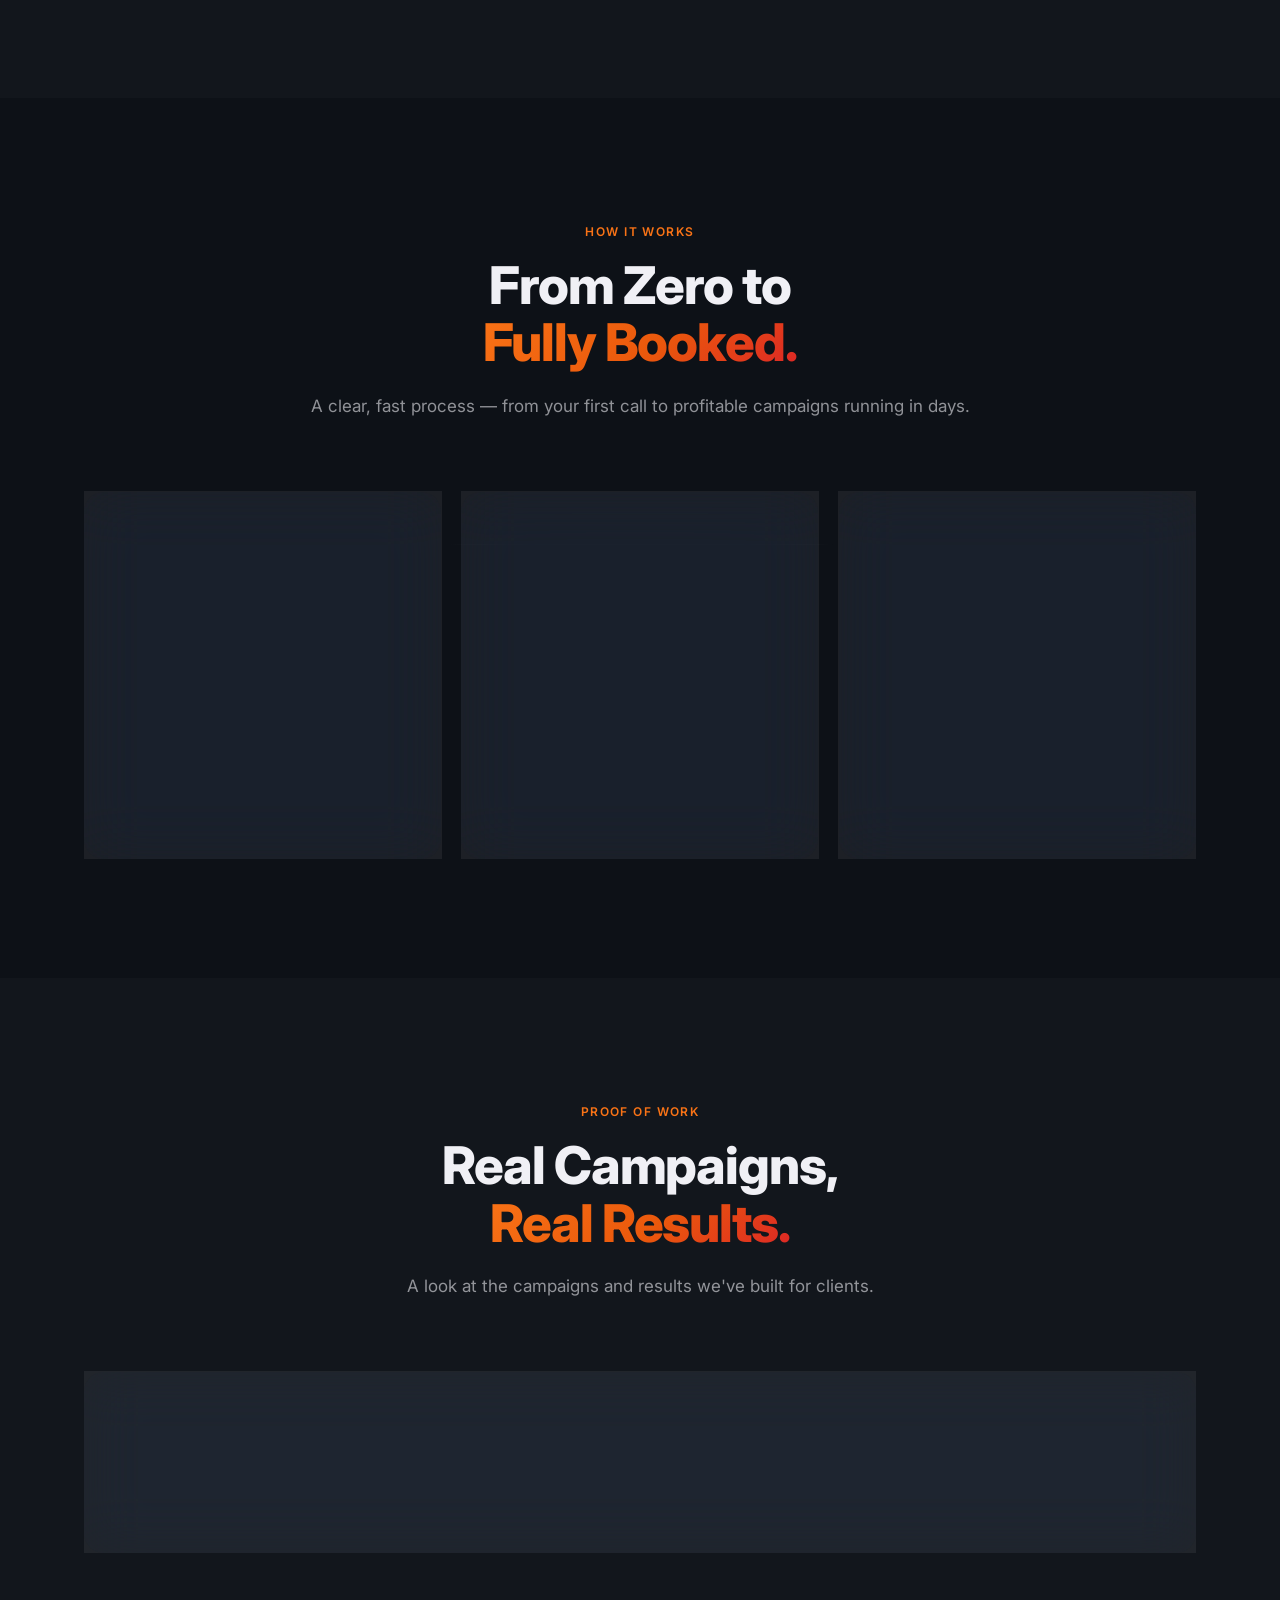
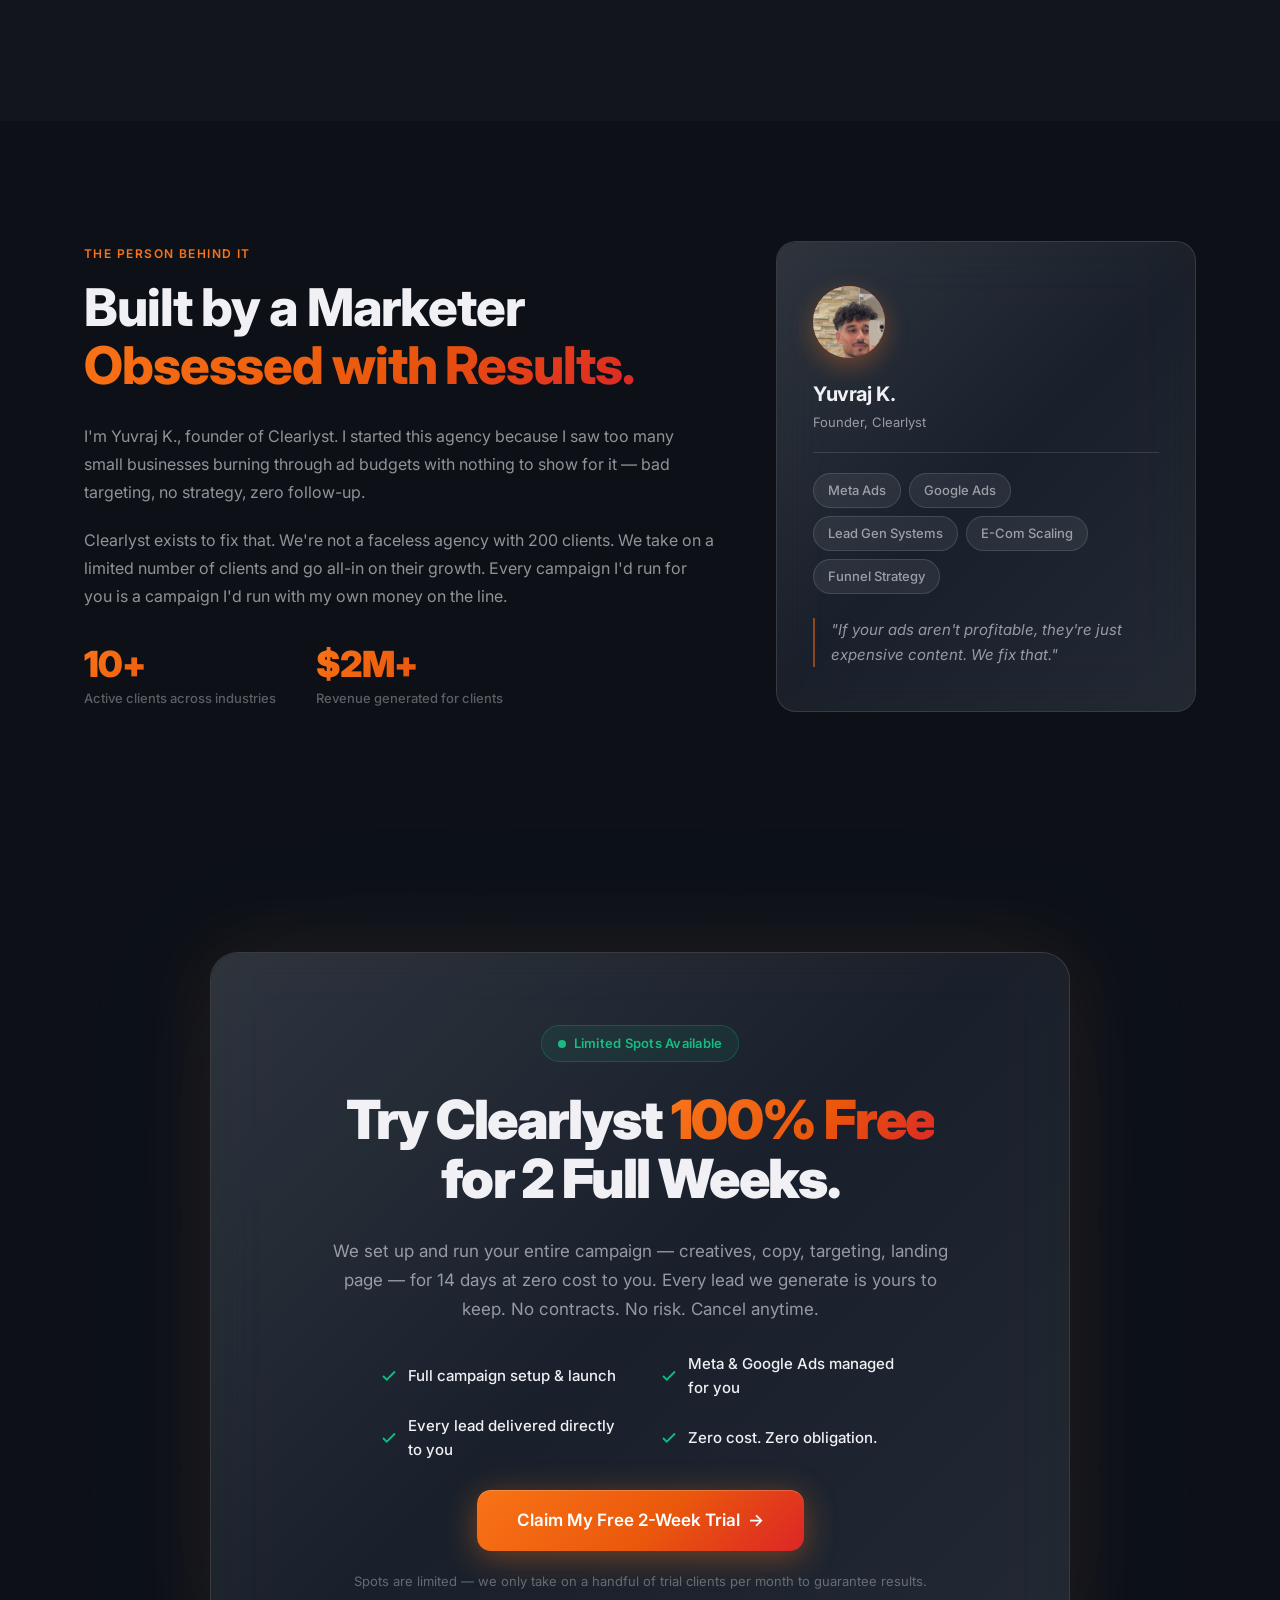
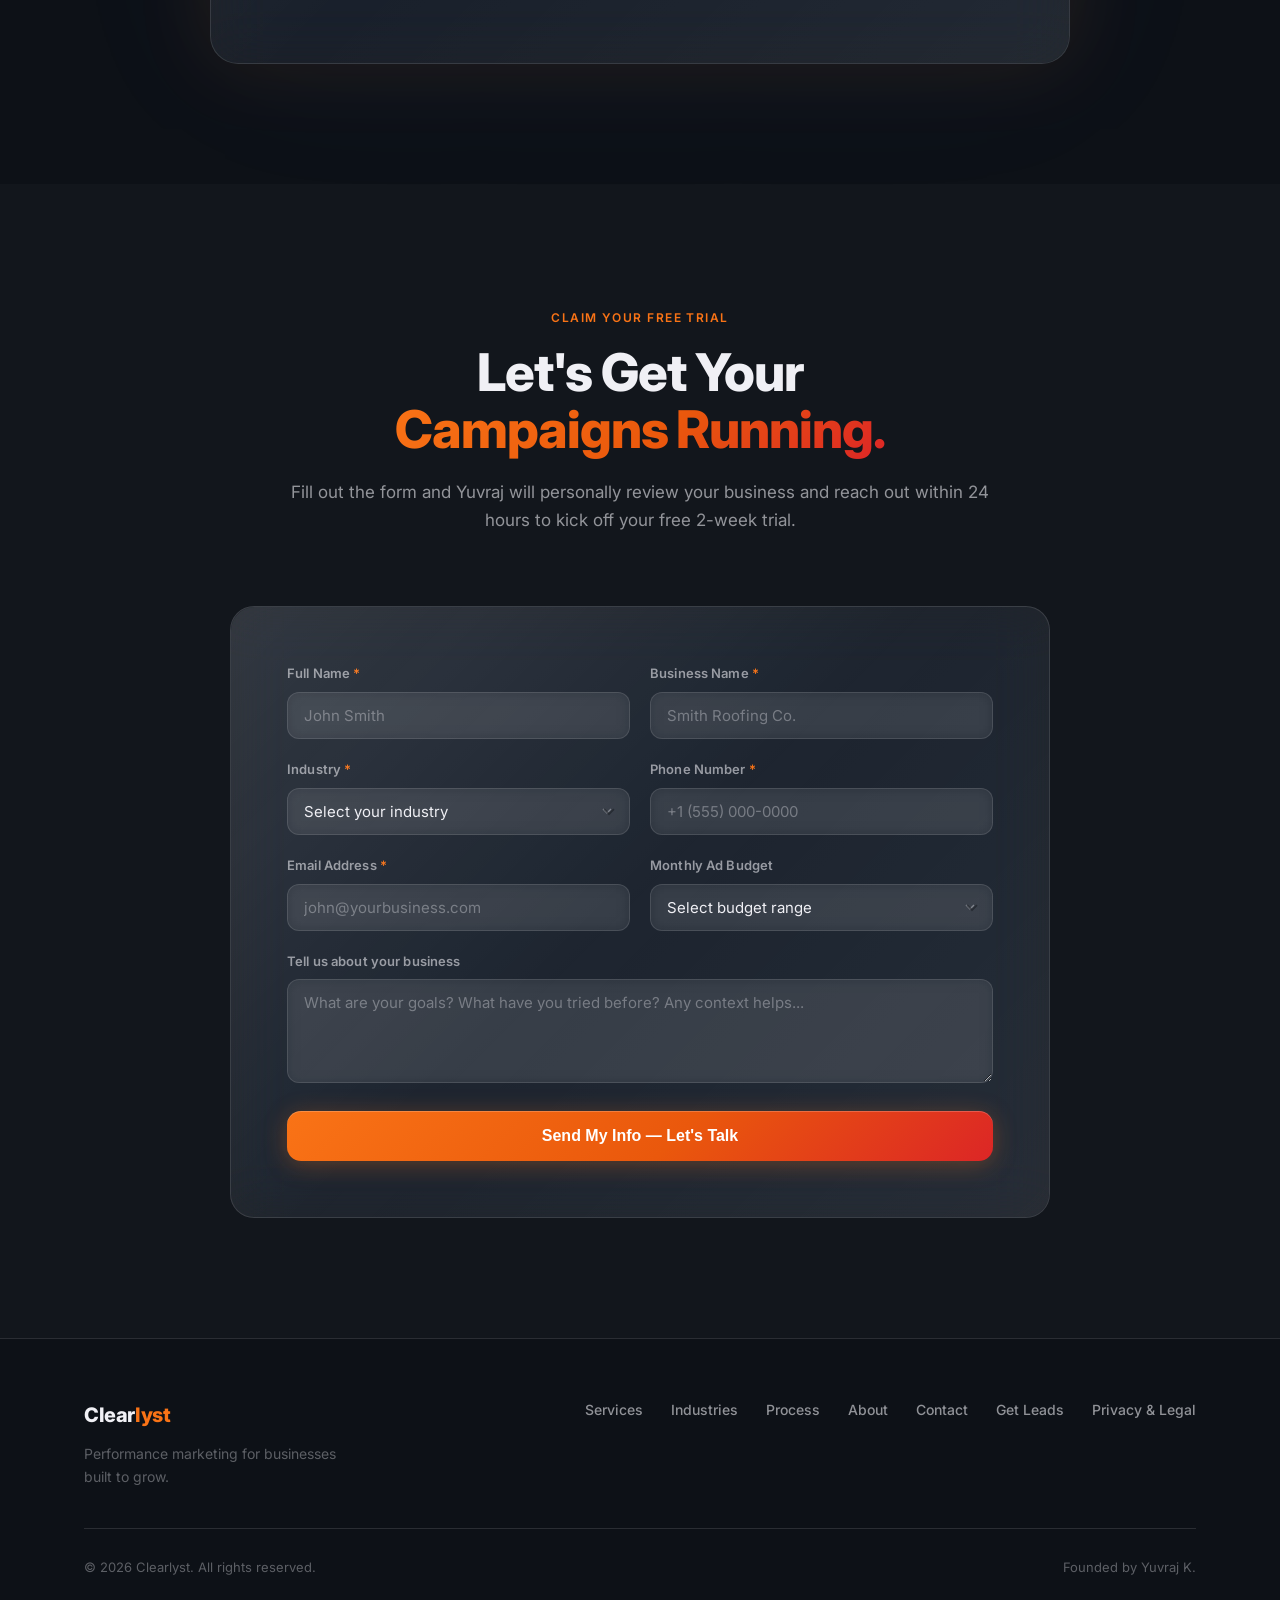
==== commit c3e3784d: "Switch site to dark-only theme, drop ad-creatives carousel, use text wordmark, add founder headshot " ====
--- a/index.html
+++ b/index.html
@@ -100,9 +100,9 @@
   <link rel="stylesheet" href="styles.css" />
   <link rel="preconnect" href="https://fonts.googleapis.com" />
   <link rel="preconnect" href="https://fonts.gstatic.com" crossorigin />
-  <link href="https://fonts.googleapis.com/css2?family=Inter:wght@300;400;500;600;700;800;900&display=swap" rel="stylesheet" />
+  <link href="https://fonts.googleapis.com/css2?family=Inter:wght@300;400;500;600;700;800;900&family=Playfair+Display:ital,wght@1,500;1,600;1,700&display=swap" rel="stylesheet" />
 </head>
-<body class="light-theme">
+<body>
 
   <!-- Background Orbs -->
   <div class="bg-canvas" aria-hidden="true">
@@ -116,7 +116,7 @@
   <nav class="nav" id="nav">
     <div class="nav-inner">
       <a href="#" class="logo">
-        <img src="clearlyst-logo.png" alt="Clearlyst" class="logo-img" />
+        Clear<span class="logo-accent">lyst</span>
       </a>
       <ul class="nav-links">
         <li><a href="#services">Services</a></li>
@@ -147,20 +147,25 @@
   <!-- Hero -->
   <section class="hero" id="home">
     <div class="hero-content">
+      <p class="hero-quote reveal">
+        <em>"If your ads aren't profitable, they're just expensive content."</em>
+        <span class="hero-quote-cite">— Yuvraj K., Founder</span>
+      </p>
       <div class="hero-badge glass reveal">
         <span class="pulse-dot"></span>
         Limited spots — Free 2-Week Trial now open
       </div>
       <h1 class="hero-headline reveal">
         We Turn Ad Spend<br />
-        Into <span class="gradient-text">Real Revenue.</span>
+        Into <span class="gradient-text accent-italic">Real Revenue.</span>
       </h1>
+      <p class="hero-kicker reveal">Not an ads agency. <strong>Growth operators.</strong></p>
       <p class="hero-sub reveal">
         Clearlyst runs performance-driven Meta &amp; Google Ads for service businesses and product brands. Average cost per lead: <strong>$6–$15.</strong> Try us completely free for 2 weeks — no contracts, no risk.
       </p>
       <div class="hero-ctas reveal">
         <a href="#trial" class="btn btn-primary">Start My Free 2-Week Trial</a>
-        <a href="#services" class="btn btn-ghost">See What We Do <span class="arrow">→</span></a>
+        <a href="#services" class="btn-text-link">See What We Do <span class="arrow">→</span></a>
       </div>
     </div>
     <div class="scroll-hint reveal" aria-hidden="true">
@@ -354,7 +359,7 @@
       <div class="section-header reveal">
         <p class="section-tag">Proof of Work</p>
         <h2 class="section-title">Real Campaigns,<br /><span class="gradient-text">Real Results.</span></h2>
-        <p class="section-sub">A look at the ad creatives, campaigns, and results we've built for clients.</p>
+        <p class="section-sub">A look at the campaigns and results we've built for clients.</p>
       </div>
 
       <!-- CPL callout -->
@@ -365,37 +370,6 @@
         </div>
         <div class="cpl-divider"></div>
         <p class="cpl-note">Across every industry we've run — from concrete contractors to clothing brands — our campaigns consistently deliver qualified, ready-to-buy leads in this range. You won't find that at most agencies.</p>
-      </div>
-
-      <!-- Ad creative videos -->
-      <p class="work-label reveal">Ad Creatives</p>
-      <div class="work-videos-outer reveal">
-        <button class="vid-arrow vid-arrow--prev" id="vidPrev" aria-label="Previous video">
-          <svg viewBox="0 0 24 24" fill="none" stroke="currentColor" stroke-width="2"><polyline points="15 18 9 12 15 6"/></svg>
-        </button>
-        <div class="work-videos-scroll" id="workVideos">
-          <div class="work-video-item">
-            <video src="FerrariAD_URSEA.mov" controls preload="metadata" playsinline></video>
-          </div>
-          <div class="work-video-item">
-            <video src="PROF-APR9-PUN.mov" controls preload="metadata" playsinline></video>
-          </div>
-          <div class="work-video-item">
-            <video src="V3.mov" controls preload="metadata" playsinline></video>
-          </div>
-          <div class="work-video-item">
-            <video src="AI-AD1.mov" controls preload="metadata" playsinline></video>
-          </div>
-          <div class="work-video-item">
-            <video src="drivewayrenoADresults.mov" controls preload="metadata" playsinline></video>
-          </div>
-          <div class="work-video-item work-image-item">
-            <img src="US VISA Application2.png" alt="US Visa Campaign Ad Results" loading="lazy" />
-          </div>
-        </div>
-        <button class="vid-arrow vid-arrow--next" id="vidNext" aria-label="Next video">
-          <svg viewBox="0 0 24 24" fill="none" stroke="currentColor" stroke-width="2"><polyline points="9 18 15 12 9 6"/></svg>
-        </button>
       </div>
     </div>
   </section>
@@ -422,7 +396,7 @@
         </div>
         <div class="about-card glass reveal">
           <div class="about-avatar">
-            <span>YK</span>
+            <img src="founderheadshot-avatar.png" alt="Yuvraj K., Founder of Clearlyst" />
           </div>
           <div class="about-info">
             <h4>Yuvraj K.</h4>
@@ -578,7 +552,7 @@
       <div class="footer-inner">
         <div class="footer-brand">
           <a href="#" class="logo">
-            <img src="clearlyst-logo.png" alt="Clearlyst" class="logo-img" />
+            Clear<span class="logo-accent">lyst</span>
           </a>
           <p>Performance marketing for businesses built to grow.</p>
         </div>
--- a/styles.css
+++ b/styles.css
@@ -46,6 +46,7 @@
   color: var(--text);
   line-height: 1.6;
   overflow-x: hidden;
+  transition: background-color 0.4s var(--ease-out), color 0.4s var(--ease-out);
 }
 
 body::before {
@@ -270,6 +271,20 @@
 .btn-ghost .arrow { transition: transform 0.3s var(--spring); }
 .btn-ghost:hover .arrow { transform: translateX(4px); }
 
+.btn-text-link {
+  display: inline-flex;
+  align-items: center;
+  gap: 8px;
+  padding: 15px 6px;
+  font-size: 16px;
+  font-weight: 600;
+  color: var(--text-sub);
+  transition: color 0.25s var(--ease-out);
+}
+.btn-text-link:hover { color: var(--text); }
+.btn-text-link .arrow { transition: transform 0.3s var(--spring); }
+.btn-text-link:hover .arrow { transform: translateX(4px); }
+
 .btn-nav {
   background: var(--glass);
   backdrop-filter: var(--blur-sm);
@@ -283,6 +298,7 @@
   background: var(--glass-hover);
   border-color: var(--glass-high);
 }
+
 
 
 /* ── Navigation ── */
@@ -319,15 +335,13 @@
   display: flex;
   align-items: center;
   flex-shrink: 0;
-}
-
-.logo-img {
-  height: 32px;
-  width: auto;
-  display: block;
-  border-radius: 6px;
-  box-shadow: 0 1px 4px rgba(0,0,0,0.18);
-}
+  font-size: 20px;
+  font-weight: 800;
+  letter-spacing: -0.02em;
+  color: var(--text);
+}
+
+.logo-accent { color: var(--accent-1); }
 
 .nav-links {
   display: flex;
@@ -388,7 +402,7 @@
   min-height: 100vh;
   display: flex;
   flex-direction: column;
-  align-items: center;
+  align-items: stretch;
   justify-content: center;
   text-align: center;
   padding: 140px 24px 80px;
@@ -398,7 +412,46 @@
 
 .hero-content {
   max-width: 860px;
-}
+  width: 100%;
+  margin: 0 auto;
+}
+
+.hero-quote {
+  font-family: 'Playfair Display', Georgia, serif;
+  font-style: italic;
+  font-size: clamp(14px, 1.6vw, 16px);
+  color: var(--text-dim);
+  margin-bottom: 24px;
+  display: flex;
+  align-items: center;
+  justify-content: center;
+  gap: 10px;
+  flex-wrap: wrap;
+}
+
+.hero-quote-cite {
+  font-family: 'Inter', system-ui, sans-serif;
+  font-style: normal;
+  font-size: 12px;
+  font-weight: 500;
+  letter-spacing: 0.03em;
+  color: var(--text-dim);
+  opacity: 0.75;
+}
+
+.accent-italic {
+  font-family: 'Playfair Display', Georgia, serif;
+  font-style: italic;
+  font-weight: 600;
+}
+
+.hero-kicker {
+  font-size: 17px;
+  font-weight: 500;
+  color: var(--text-sub);
+  margin-bottom: 14px;
+}
+.hero-kicker strong { color: var(--text); font-weight: 700; }
 
 .hero-badge {
   display: inline-flex;
@@ -799,6 +852,14 @@
   letter-spacing: -0.02em;
   box-shadow: 0 8px 24px rgba(249,115,22,0.35);
   flex-shrink: 0;
+  overflow: hidden;
+}
+
+.about-avatar img {
+  width: 100%;
+  height: 100%;
+  object-fit: cover;
+  display: block;
 }
 
 .about-info h4 {
@@ -1058,92 +1119,6 @@
   line-height: 1.7;
 }
 
-/* Section label */
-.work-label {
-  font-size: 12px;
-  font-weight: 600;
-  letter-spacing: 0.12em;
-  text-transform: uppercase;
-  color: var(--accent-1);
-  margin-bottom: 20px;
-}
-
-/* Video row */
-.work-videos-outer {
-  position: relative;
-}
-
-.work-videos-scroll {
-  display: flex;
-  gap: 20px;
-  overflow-x: auto;
-  overflow-y: hidden;
-  scroll-snap-type: x mandatory;
-  -webkit-overflow-scrolling: touch;
-  scroll-behavior: smooth;
-  overscroll-behavior-x: contain;
-  /* hide scrollbar */
-  scrollbar-width: none;
-  -ms-overflow-style: none;
-}
-.work-videos-scroll::-webkit-scrollbar { display: none; }
-
-.work-video-item {
-  flex: 0 0 calc(33.333% - 14px);
-  aspect-ratio: 9 / 16;
-  max-height: 560px;
-  scroll-snap-align: center;
-  border-radius: var(--radius);
-  overflow: hidden;
-  background: rgba(0,0,0,0.5);
-  border: 1px solid var(--glass-border);
-  flex-shrink: 0;
-}
-
-.work-video-item video {
-  width: 100%;
-  height: 100%;
-  object-fit: cover;
-  display: block;
-  outline: none;
-}
-
-.work-image-item img {
-  width: 100%;
-  height: 100%;
-  object-fit: cover;
-  display: block;
-}
-
-/* Arrow buttons — only shown on mobile */
-.vid-arrow {
-  display: none;
-  position: absolute;
-  top: 50%;
-  transform: translateY(-50%);
-  width: 44px; height: 44px;
-  border-radius: 50%;
-  background: rgba(7, 7, 26, 0.82);
-  backdrop-filter: blur(14px);
-  -webkit-backdrop-filter: blur(14px);
-  border: 1px solid var(--glass-border);
-  color: var(--text);
-  cursor: pointer;
-  align-items: center;
-  justify-content: center;
-  z-index: 5;
-  transition: all 0.25s var(--ease-out);
-}
-.vid-arrow:hover {
-  background: rgba(249, 115, 22,0.22);
-  border-color: rgba(249, 115, 22,0.55);
-  box-shadow: 0 4px 20px rgba(249,115,22,0.3);
-}
-.vid-arrow svg { width: 20px; height: 20px; pointer-events: none; }
-.vid-arrow--prev { left: 8px; }
-.vid-arrow--next { right: 8px; }
-
-
 /* ── Nav trial highlight ── */
 .nav-trial-link {
   color: var(--accent-3) !important;
@@ -1281,11 +1256,6 @@
   .section { padding: 80px 0; }
   .about-grid { gap: 40px; }
 
-  .work-video-item { flex: 0 0 72vw; max-height: none; }
-  .vid-arrow { display: flex; }
-  /* Push scroll content inward so arrows don't overlap first/last card */
-  .work-videos-scroll { padding: 0 56px; gap: 16px; }
-
   .cpl-callout { flex-direction: column; gap: 24px; padding: 32px 28px; text-align: center; }
   .cpl-divider { width: 60px; height: 1px; }
 
@@ -1322,63 +1292,6 @@
 }
 
 
-/* ═════════════════════════════════════════════
-   Light Theme Override
-   (applied via class="light-theme" on <body> —
-   the dark theme above stays the default)
-═════════════════════════════════════════════ */
-body.light-theme {
-  --bg:            #ffffff;
-  --bg-alt:        #f6f7f9;
-  --glass:         rgba(17,20,28,0.035);
-  --glass-hover:   rgba(17,20,28,0.055);
-  --glass-border:  rgba(17,20,28,0.10);
-  --glass-high:    rgba(17,20,28,0.18);
-  --text:          #12141a;
-  --text-sub:      rgba(18,20,26,0.62);
-  --text-dim:      rgba(18,20,26,0.42);
-}
-body.light-theme::before { content: none; }
-.light-theme .bg-canvas { display: none; }
-.light-theme .orb { display: none; opacity: 0; }
-
-.light-theme .glass {
-  backdrop-filter: none;
-  -webkit-backdrop-filter: none;
-  box-shadow: 0 1px 2px rgba(17,20,28,0.04), 0 10px 30px rgba(17,20,28,0.05);
-}
-.light-theme .glass::before { display: none; }
-.light-theme .glass:hover {
-  box-shadow: 0 4px 14px rgba(17,20,28,0.06), 0 16px 40px rgba(17,20,28,0.08);
-}
-
-.light-theme .section-alt { background: var(--bg-alt); }
-.light-theme .tag { background: rgba(17,20,28,0.05); }
-
-.light-theme .nav.scrolled,
-.light-theme .lq-header.scrolled {
-  background: rgba(255,255,255,0.85);
-}
-.light-theme .nav-mobile { background: rgba(255,255,255,0.94); }
-
-/* Icon buttons that always sit on top of dark video/image media —
-   keep their icon white regardless of page theme. */
-.light-theme .vid-arrow { color: #fff; }
-
-.light-theme .form-group input,
-.light-theme .form-group select {
-  background: #f4f5f7;
-  border-color: rgba(17,20,28,0.12);
-}
-.light-theme .form-group input:focus,
-.light-theme .form-group select:focus {
-  background: rgba(249,115,22,0.06);
-}
-.light-theme .form-group select option { background: #fff; color: #12141a; }
-
-/* Dropdown arrow — a real element instead of a <select> background-image,
-   which several mobile browsers render unreliably (tiled/misplaced). */
-.light-theme .form-group select { background-image: none; }
 .select-wrap { position: relative; min-width: 0; max-width: 100%; }
 .select-wrap select { padding-right: 40px; max-width: 100%; }
 .select-wrap::after {
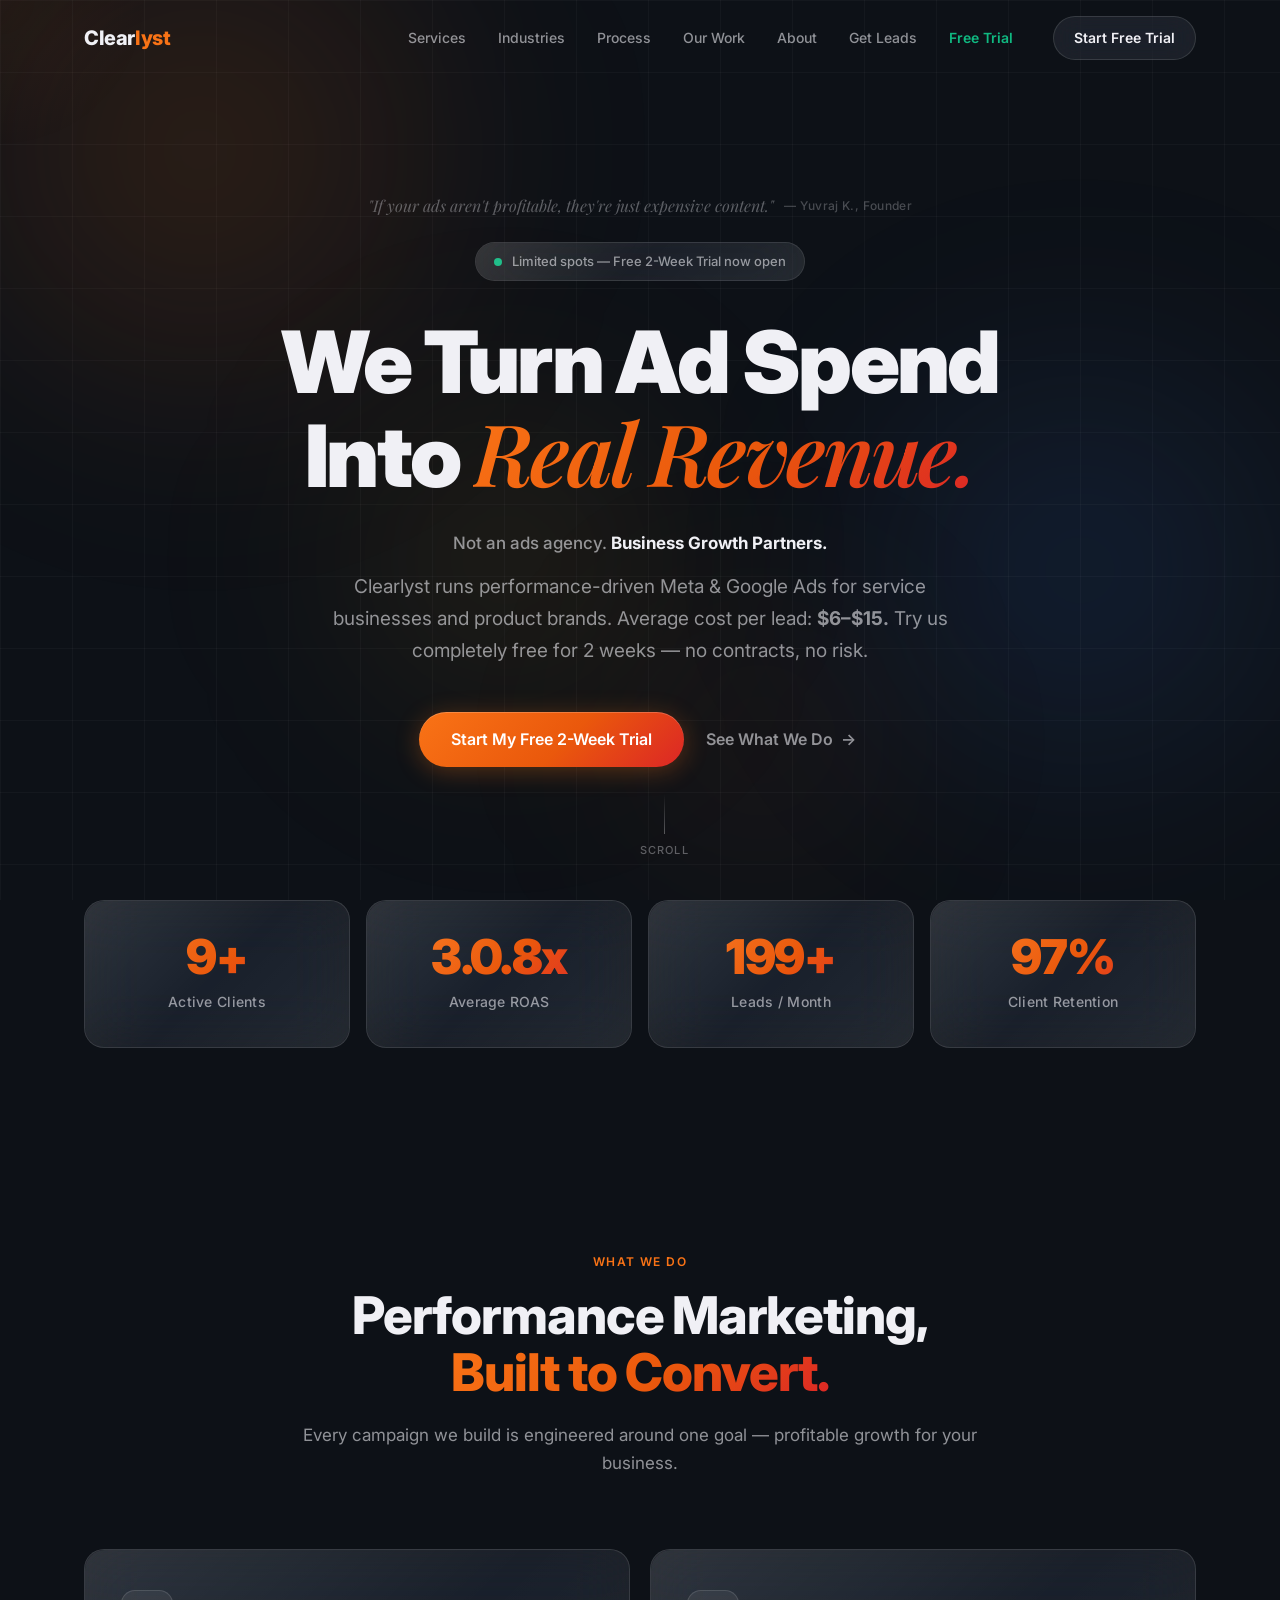
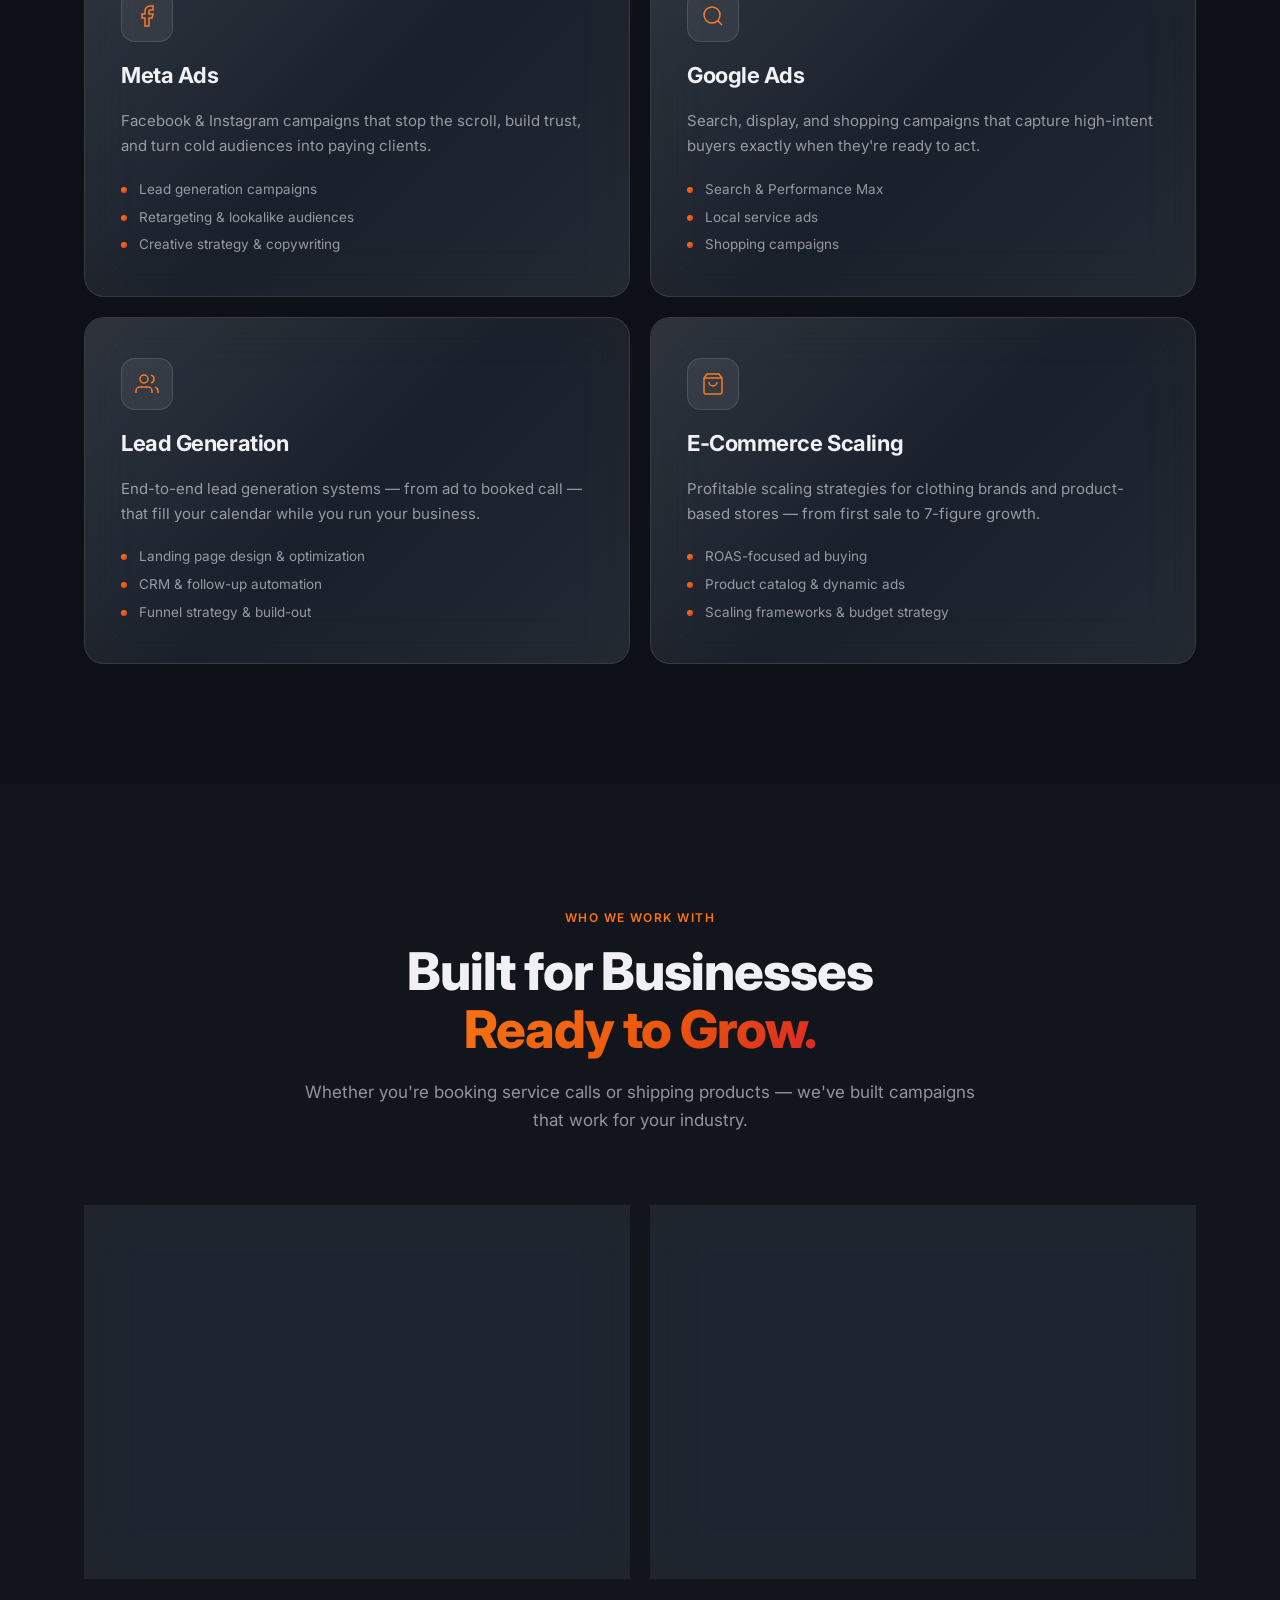
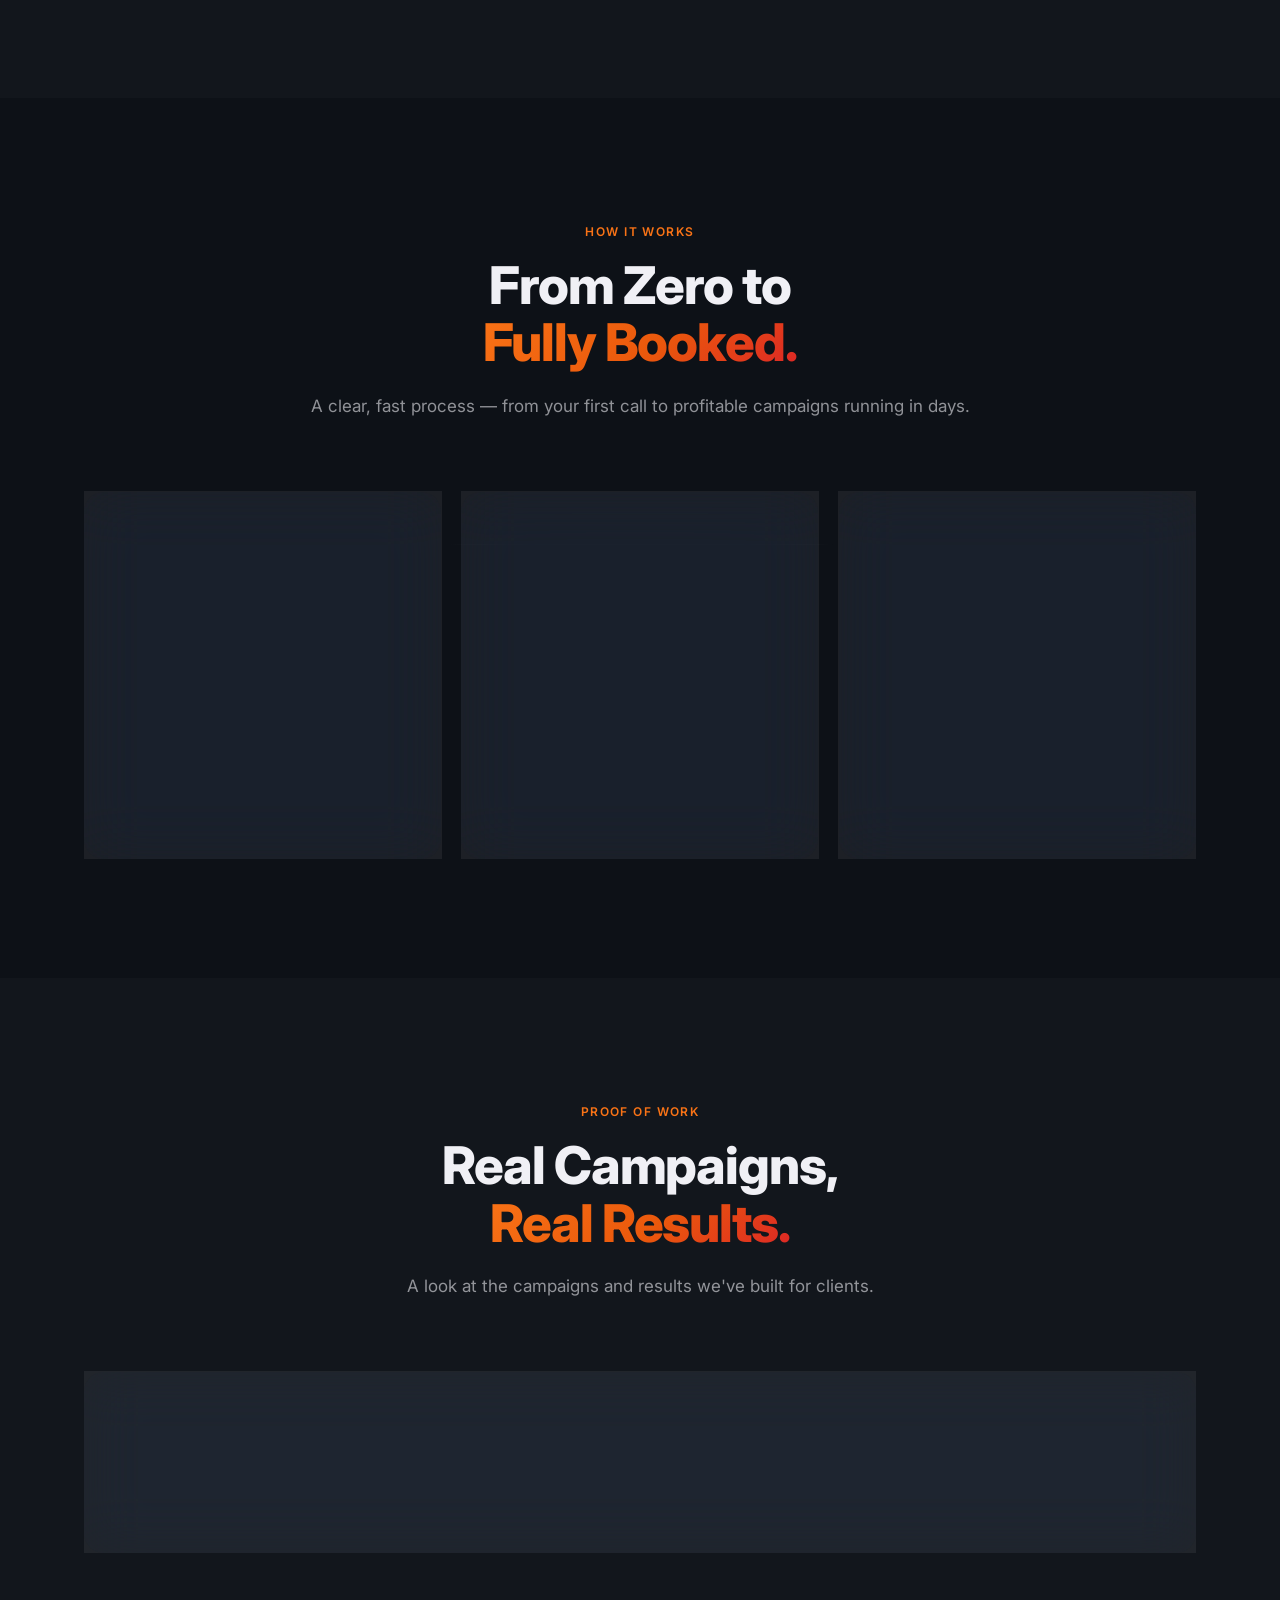
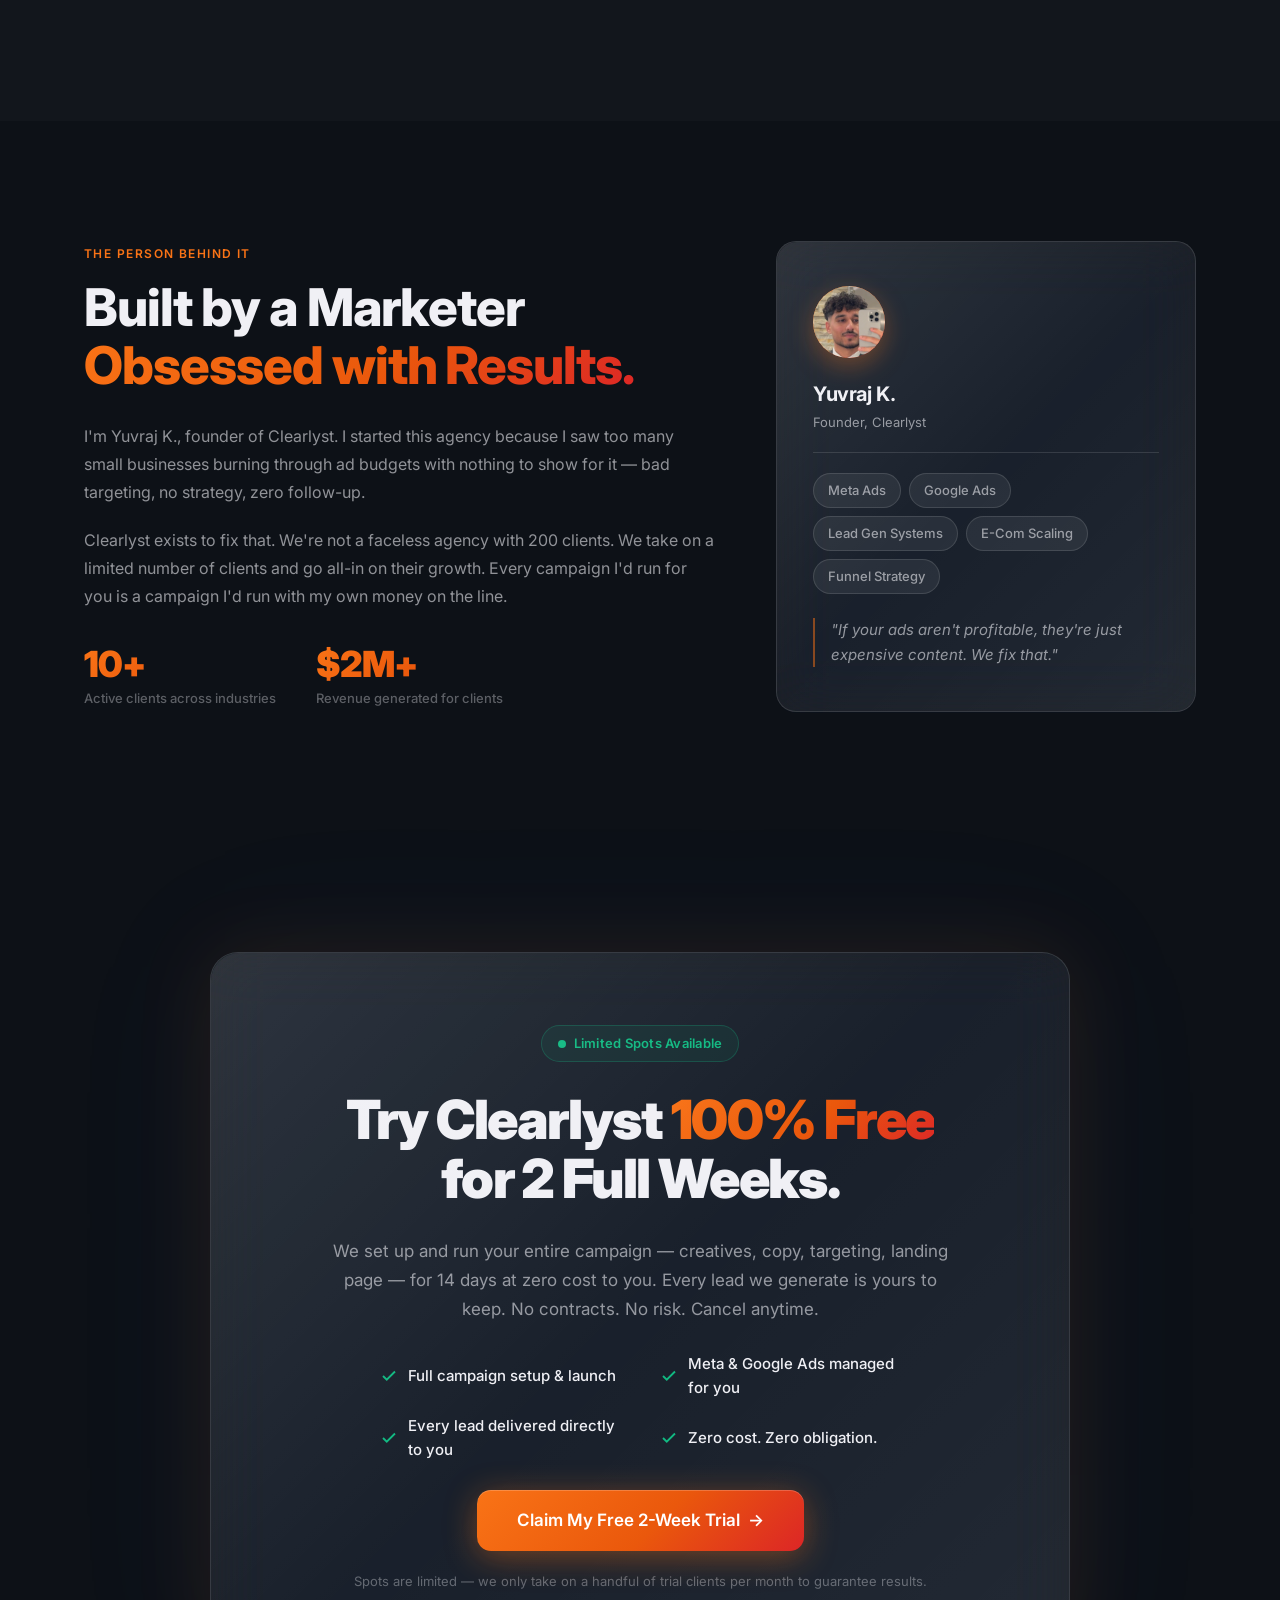
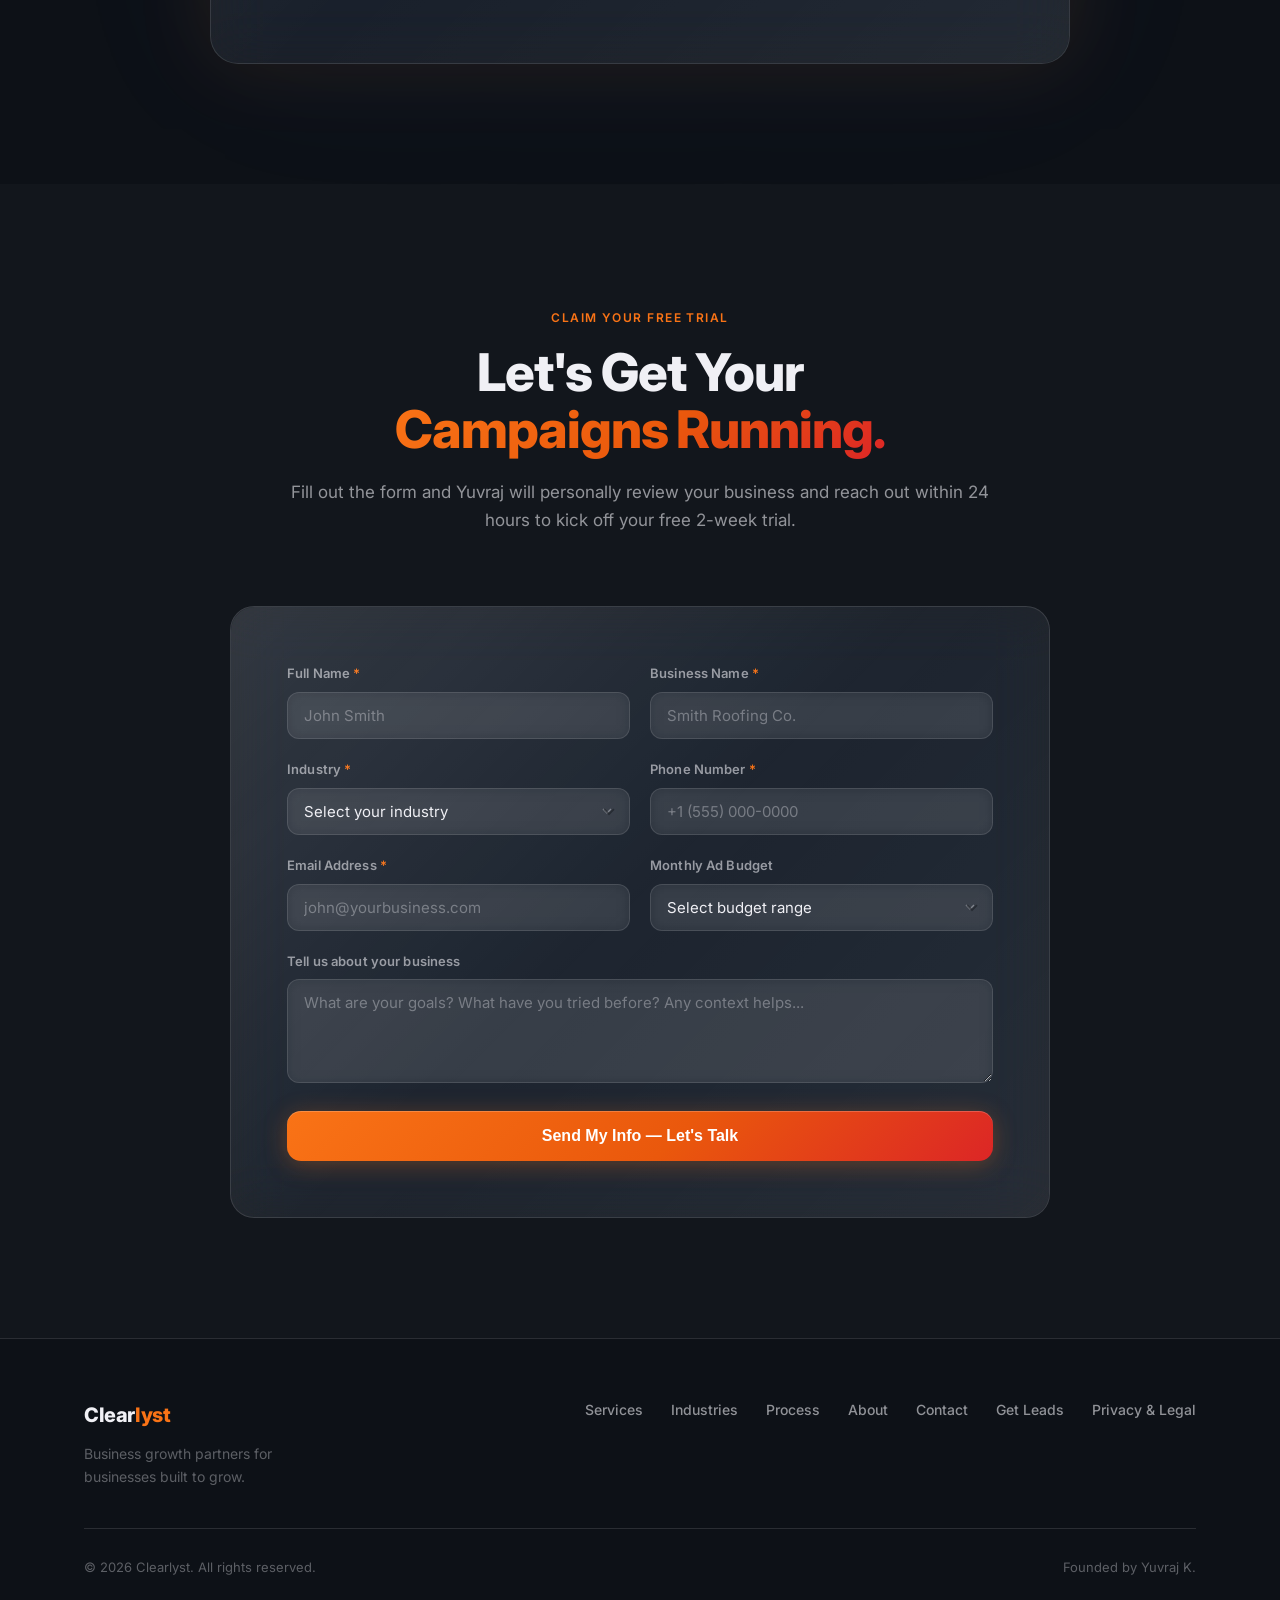
==== commit ba93a7e9: "Align site copy with Business Growth Partners positioning Title, meta tags, schema.org description, " ====
--- a/index.html
+++ b/index.html
@@ -5,9 +5,9 @@
   <meta name="viewport" content="width=device-width, initial-scale=1.0" />
 
   <!-- ── Primary SEO ──────────────────────────── -->
-  <title>Clearlyst | Paid Ads Agency — Meta & Google Ads Management for Service Businesses & E-Commerce</title>
-  <meta name="description" content="Clearlyst is a performance marketing agency specializing in Meta Ads and Google Ads for service businesses and e-commerce brands. Average cost per lead: $6–$15. Start your free 2-week trial — no contracts, no risk." />
-  <meta name="keywords" content="paid ads agency, Meta ads agency, Google ads management, Facebook ads for contractors, lead generation agency, performance marketing agency, Google Ads for small business, Meta ads for e-commerce, paid advertising agency, PPC management, Facebook ads management, Google Ads agency, digital advertising agency, paid media agency" />
+  <title>Clearlyst | Business Growth Partners — Meta & Google Ads Management for Service Businesses & E-Commerce</title>
+  <meta name="description" content="Clearlyst is a business growth partner specializing in Meta Ads and Google Ads for service businesses and e-commerce brands. Average cost per lead: $6–$15. Start your free 2-week trial — no contracts, no risk." />
+  <meta name="keywords" content="business growth partner, Meta ads agency, Google ads management, Facebook ads for contractors, lead generation agency, business growth partners, Google Ads for small business, Meta ads for e-commerce, performance marketing, PPC management, Facebook ads management, Google Ads agency, digital advertising agency, paid media agency" />
   <meta name="author" content="Yuvraj K., Clearlyst" />
   <meta name="robots" content="index, follow, max-snippet:-1, max-image-preview:large, max-video-preview:-1" />
   <link rel="canonical" href="https://www.clearlyst.com/" />
@@ -16,13 +16,13 @@
   <meta property="og:type" content="website" />
   <meta property="og:url" content="https://www.clearlyst.com/" />
   <meta property="og:site_name" content="Clearlyst" />
-  <meta property="og:title" content="Clearlyst | Paid Ads Agency — Meta & Google Ads That Actually Convert" />
+  <meta property="og:title" content="Clearlyst | Business Growth Partners — Meta & Google Ads That Actually Convert" />
   <meta property="og:description" content="We run performance-driven Meta & Google Ads for service businesses and product brands. Average cost per lead: $6–$15. Try us free for 2 weeks — no contracts, no risk." />
   <meta property="og:locale" content="en_US" />
 
   <!-- ── Twitter / X Card ──────────────────────── -->
   <meta name="twitter:card" content="summary_large_image" />
-  <meta name="twitter:title" content="Clearlyst | Paid Ads Agency — Meta & Google Ads That Actually Convert" />
+  <meta name="twitter:title" content="Clearlyst | Business Growth Partners — Meta & Google Ads That Actually Convert" />
   <meta name="twitter:description" content="Performance-driven Meta & Google Ads for service businesses and e-commerce brands. Average CPL $6–$15. Free 2-week trial. No contracts." />
   <meta name="twitter:site" content="@clearlyst" />
 
@@ -32,7 +32,7 @@
     "@context": "https://schema.org",
     "@type": "ProfessionalService",
     "name": "Clearlyst",
-    "description": "Performance marketing agency specializing in Meta Ads and Google Ads for service businesses and e-commerce brands. Average cost per lead $6–$15.",
+    "description": "Business growth partner specializing in Meta Ads and Google Ads for service businesses and e-commerce brands. Average cost per lead $6–$15.",
     "url": "https://www.clearlyst.com",
     "founder": {
       "@type": "Person",
@@ -159,7 +159,7 @@
         We Turn Ad Spend<br />
         Into <span class="gradient-text accent-italic">Real Revenue.</span>
       </h1>
-      <p class="hero-kicker reveal">Not an ads agency. <strong>Growth operators.</strong></p>
+      <p class="hero-kicker reveal">Not an ads agency. <strong>Business Growth Partners.</strong></p>
       <p class="hero-sub reveal">
         Clearlyst runs performance-driven Meta &amp; Google Ads for service businesses and product brands. Average cost per lead: <strong>$6–$15.</strong> Try us completely free for 2 weeks — no contracts, no risk.
       </p>
@@ -554,7 +554,7 @@
           <a href="#" class="logo">
             Clear<span class="logo-accent">lyst</span>
           </a>
-          <p>Performance marketing for businesses built to grow.</p>
+          <p>Business growth partners for businesses built to grow.</p>
         </div>
         <div class="footer-links">
           <a href="#services">Services</a>
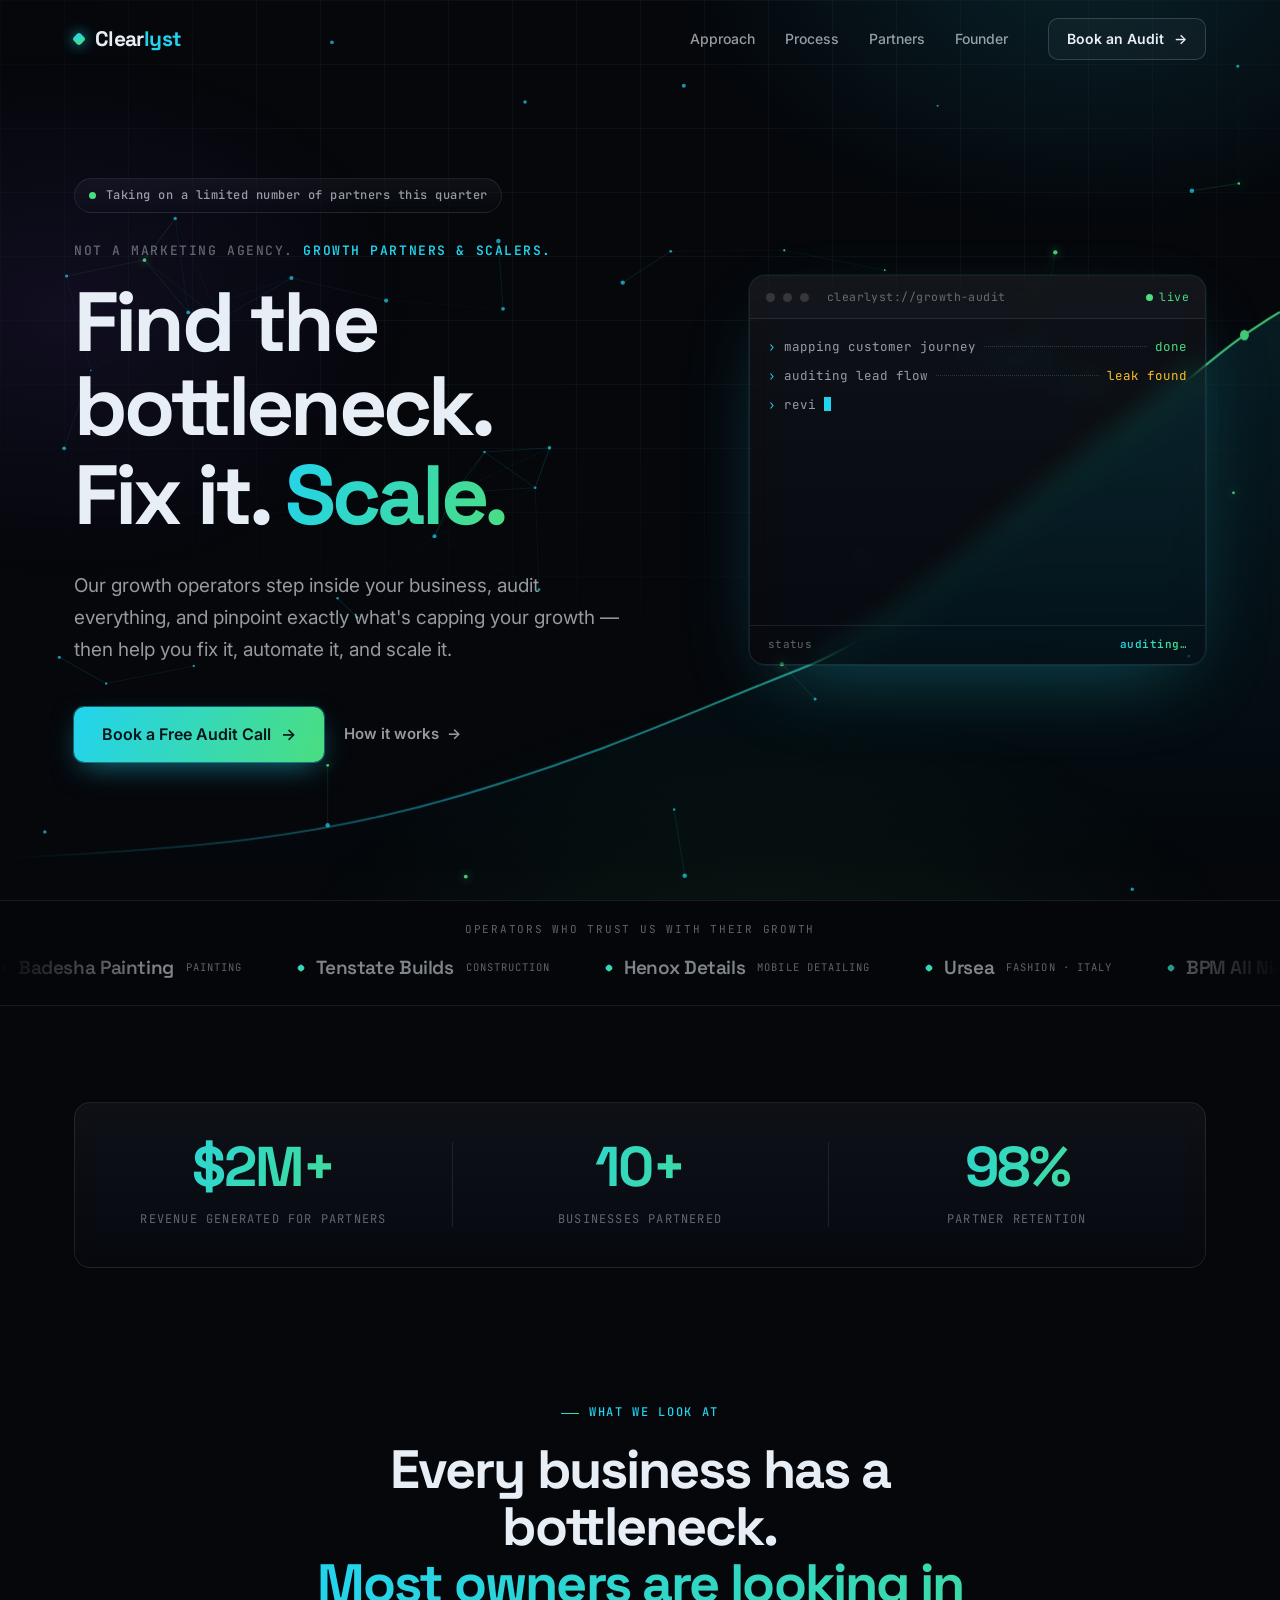
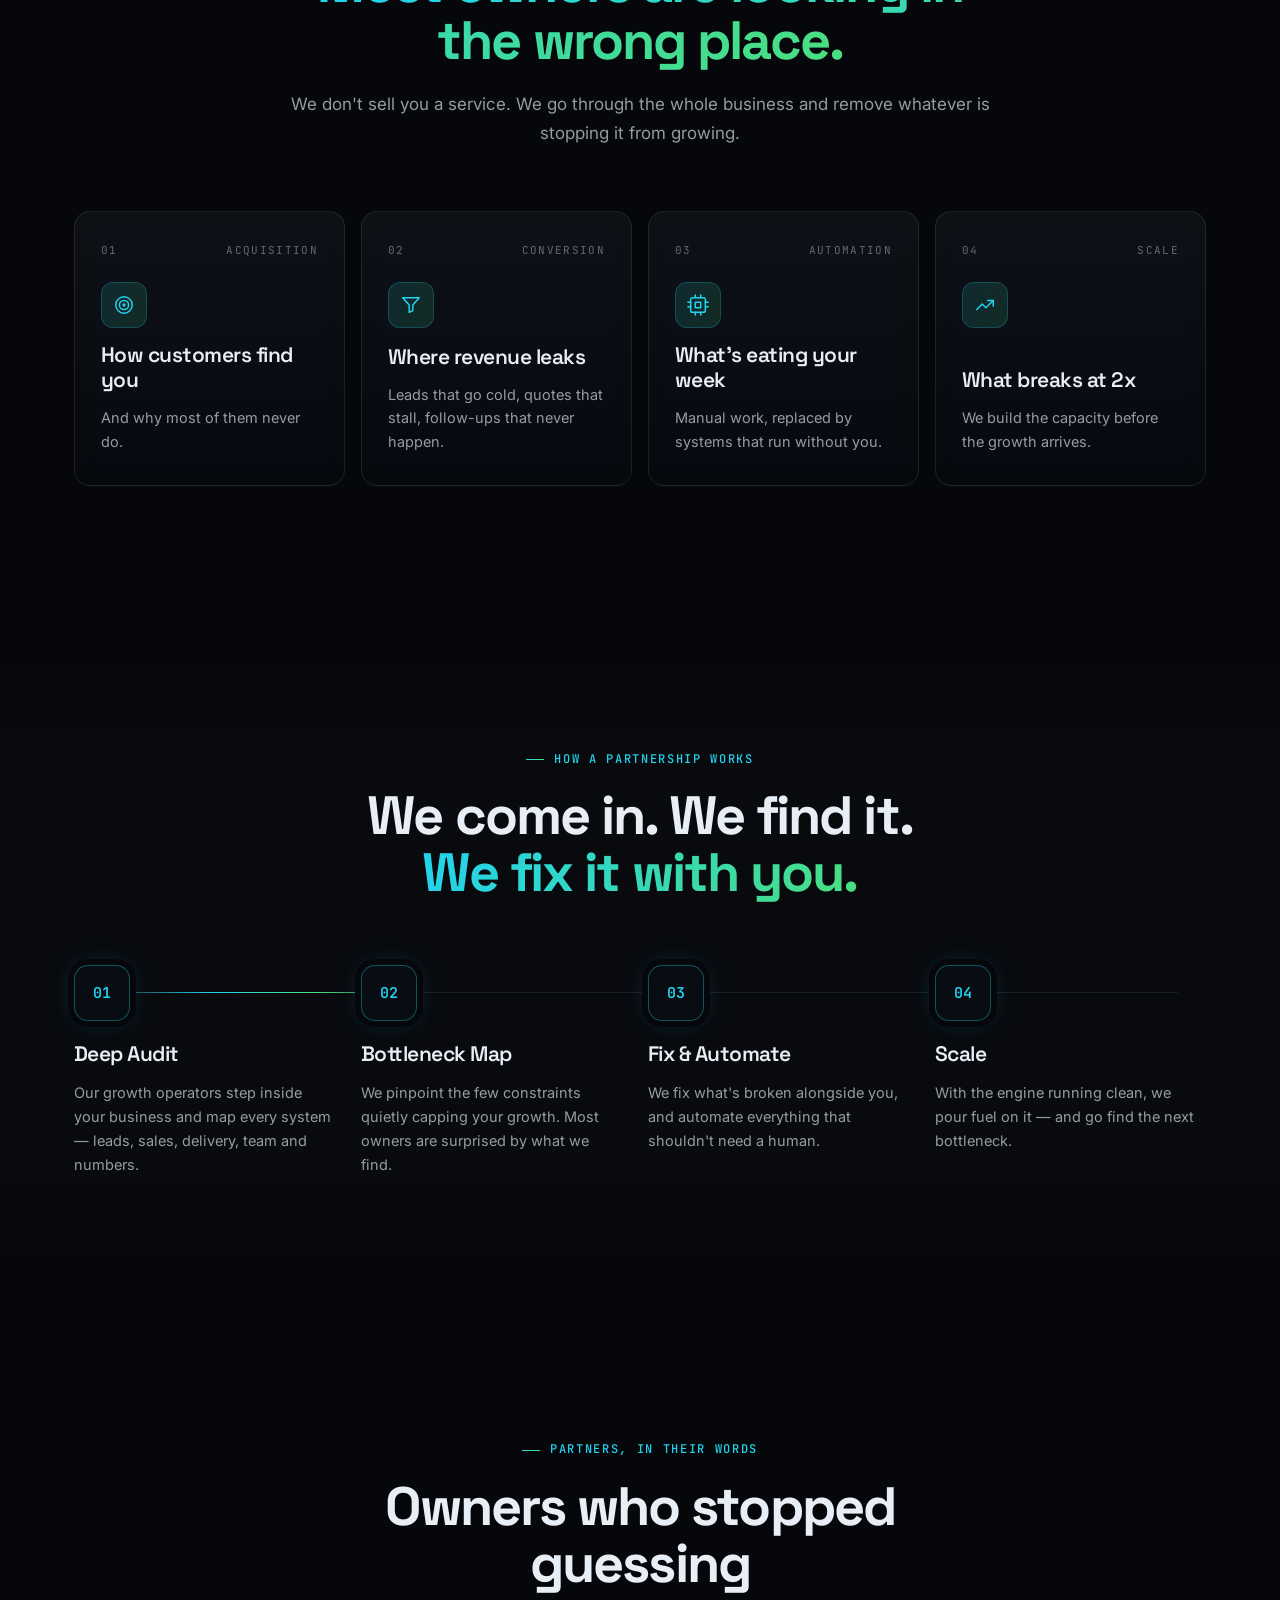
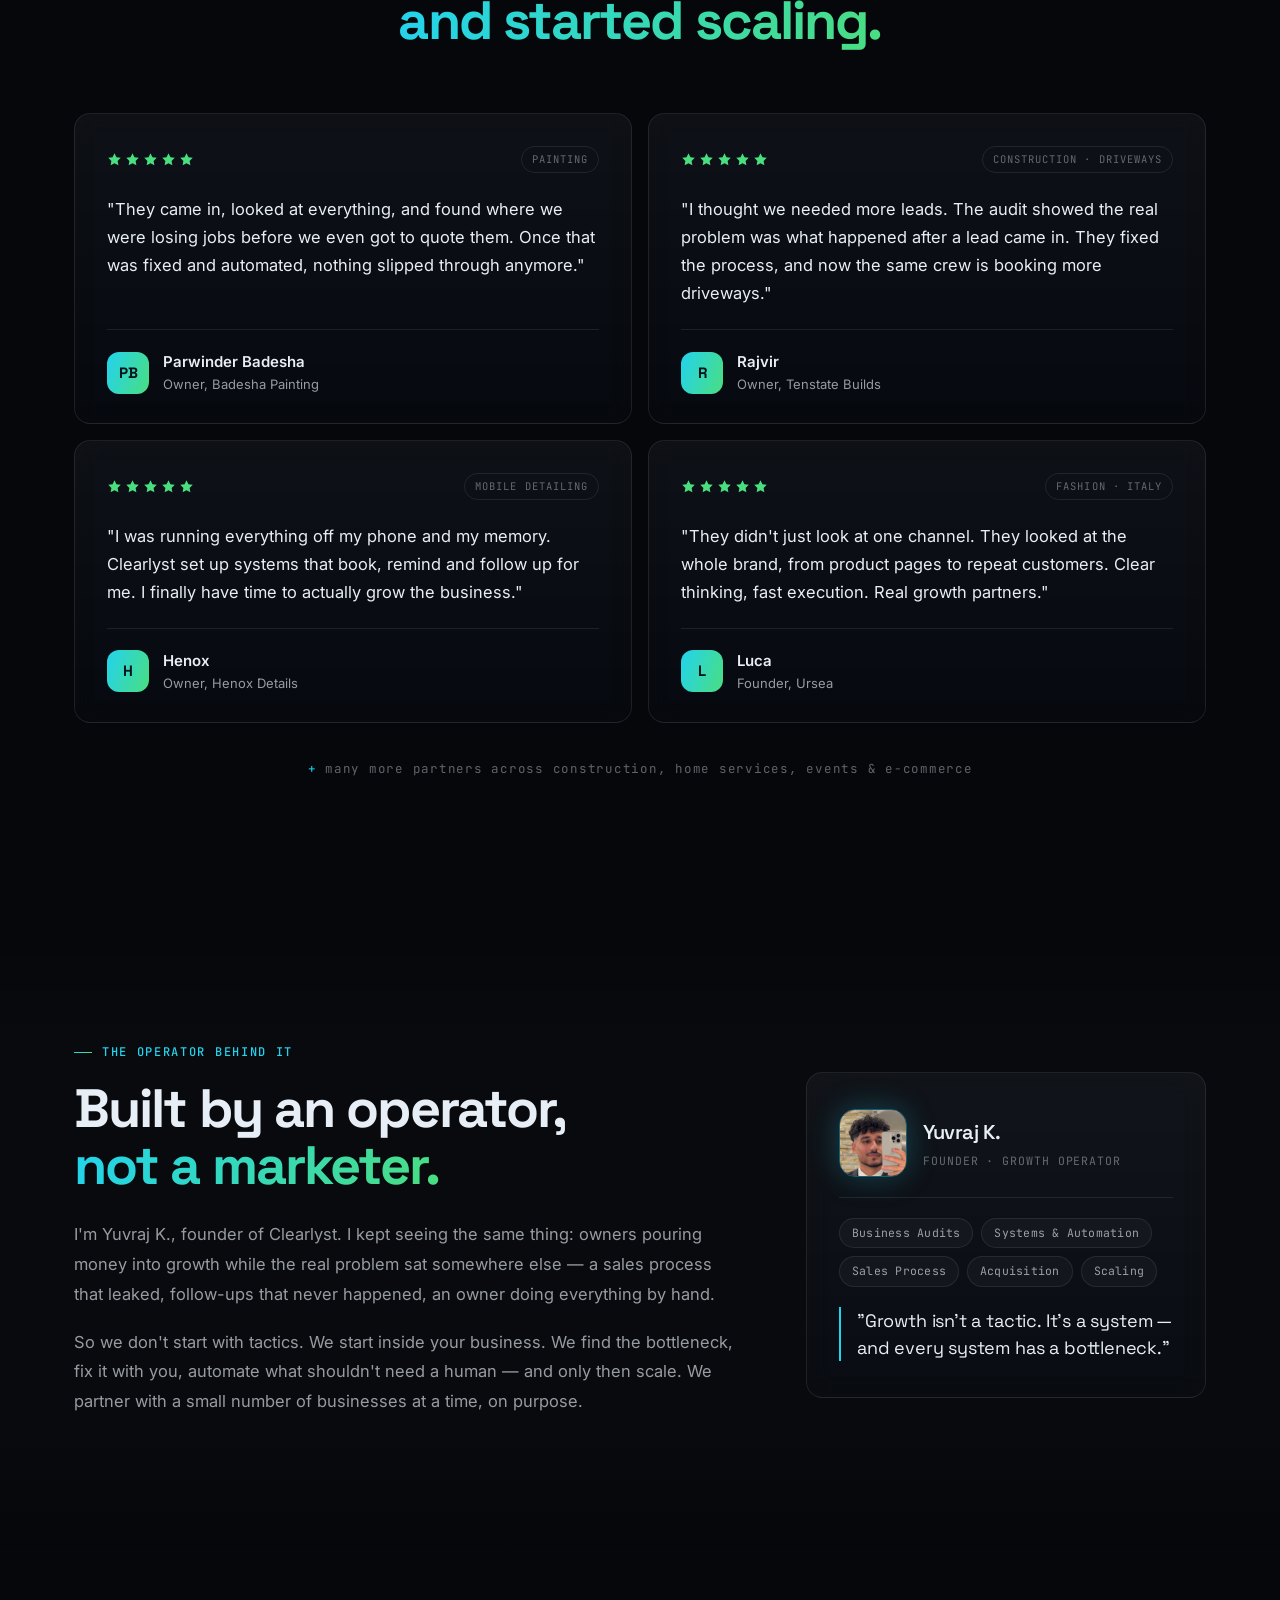
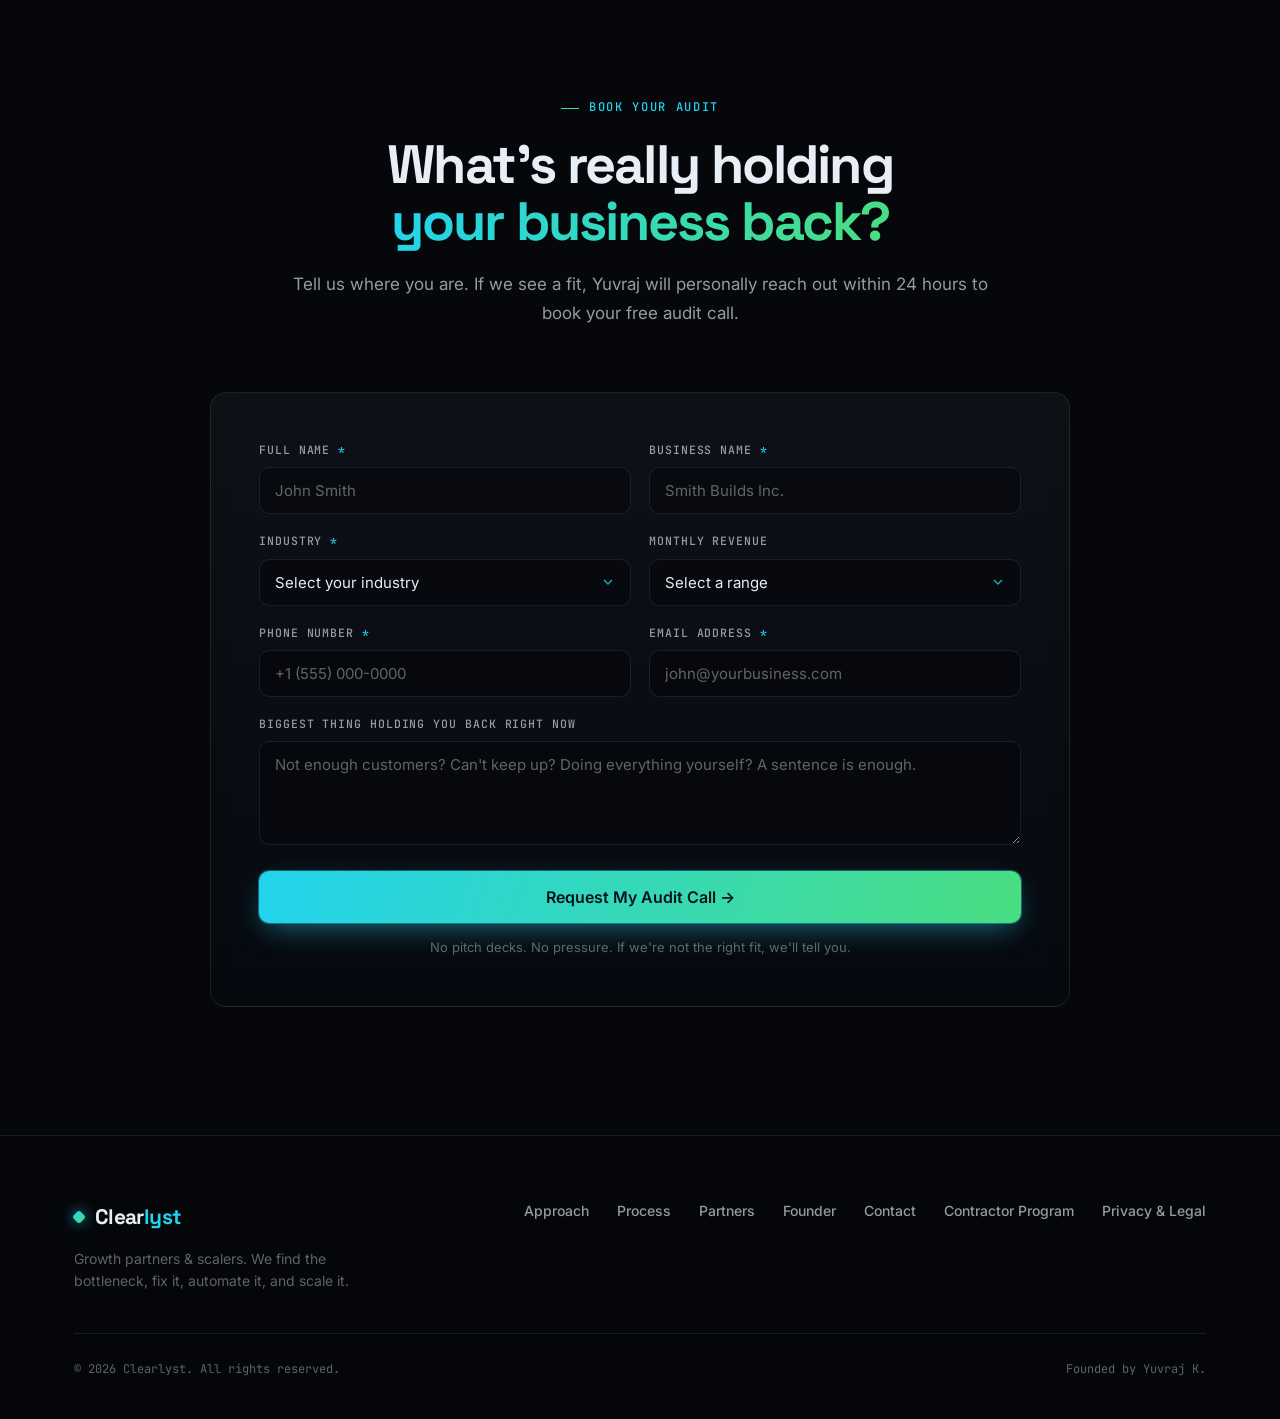
==== commit 7b954cd1: "Reposition site as growth consulting with tech-modern redesign Replace marketing-agency framing with" ====
--- a/index.html
+++ b/index.html
@@ -3,11 +3,12 @@
 <head>
   <meta charset="UTF-8" />
   <meta name="viewport" content="width=device-width, initial-scale=1.0" />
+  <meta name="theme-color" content="#05070b" />
 
   <!-- ── Primary SEO ──────────────────────────── -->
-  <title>Clearlyst | Business Growth Partners — Meta & Google Ads Management for Service Businesses & E-Commerce</title>
-  <meta name="description" content="Clearlyst is a business growth partner specializing in Meta Ads and Google Ads for service businesses and e-commerce brands. Average cost per lead: $6–$15. Start your free 2-week trial — no contracts, no risk." />
-  <meta name="keywords" content="business growth partner, Meta ads agency, Google ads management, Facebook ads for contractors, lead generation agency, business growth partners, Google Ads for small business, Meta ads for e-commerce, performance marketing, PPC management, Facebook ads management, Google Ads agency, digital advertising agency, paid media agency" />
+  <title>Clearlyst | Growth Partners &amp; Scalers — Business Growth Consulting</title>
+  <meta name="description" content="Clearlyst is a business growth consulting firm, not a marketing agency. Our growth operators audit your business, find the bottlenecks holding you back, then help you fix, automate and scale. Book a free audit call." />
+  <meta name="keywords" content="business growth consulting, growth partners, business scaling consultant, business audit, bottleneck analysis, business process automation, growth operators, how to scale my business, small business growth consultant, operations consulting, sales process consulting, business systems" />
   <meta name="author" content="Yuvraj K., Clearlyst" />
   <meta name="robots" content="index, follow, max-snippet:-1, max-image-preview:large, max-video-preview:-1" />
   <link rel="canonical" href="https://www.clearlyst.com/" />
@@ -16,14 +17,14 @@
   <meta property="og:type" content="website" />
   <meta property="og:url" content="https://www.clearlyst.com/" />
   <meta property="og:site_name" content="Clearlyst" />
-  <meta property="og:title" content="Clearlyst | Business Growth Partners — Meta & Google Ads That Actually Convert" />
-  <meta property="og:description" content="We run performance-driven Meta & Google Ads for service businesses and product brands. Average cost per lead: $6–$15. Try us free for 2 weeks — no contracts, no risk." />
+  <meta property="og:title" content="Clearlyst | Growth Partners &amp; Scalers — Find the Bottleneck. Fix It. Scale." />
+  <meta property="og:description" content="Not a marketing agency. Our growth operators step inside your business, find what's holding growth back, then help you fix, automate and scale it." />
   <meta property="og:locale" content="en_US" />
 
   <!-- ── Twitter / X Card ──────────────────────── -->
   <meta name="twitter:card" content="summary_large_image" />
-  <meta name="twitter:title" content="Clearlyst | Business Growth Partners — Meta & Google Ads That Actually Convert" />
-  <meta name="twitter:description" content="Performance-driven Meta & Google Ads for service businesses and e-commerce brands. Average CPL $6–$15. Free 2-week trial. No contracts." />
+  <meta name="twitter:title" content="Clearlyst | Growth Partners &amp; Scalers — Find the Bottleneck. Fix It. Scale." />
+  <meta name="twitter:description" content="Not a marketing agency. We audit your business, find the bottlenecks, then fix, automate and scale. Book a free audit call." />
   <meta name="twitter:site" content="@clearlyst" />
 
   <!-- ── Structured Data: Professional Service ─── -->
@@ -32,25 +33,23 @@
     "@context": "https://schema.org",
     "@type": "ProfessionalService",
     "name": "Clearlyst",
-    "description": "Business growth partner specializing in Meta Ads and Google Ads for service businesses and e-commerce brands. Average cost per lead $6–$15.",
+    "slogan": "Growth Partners & Scalers",
+    "description": "Business growth consulting firm. Clearlyst's growth operators audit a business end to end, identify the bottlenecks limiting growth, and help fix, automate and scale it.",
     "url": "https://www.clearlyst.com",
     "founder": {
       "@type": "Person",
       "name": "Yuvraj K."
     },
     "serviceType": [
-      "Meta Ads Management",
-      "Google Ads Management",
-      "Lead Generation",
-      "Paid Advertising",
-      "E-Commerce Scaling",
-      "Performance Marketing",
-      "PPC Management",
-      "Facebook Ads",
-      "Instagram Ads"
+      "Business Growth Consulting",
+      "Business Audit",
+      "Bottleneck Analysis",
+      "Process Automation",
+      "Sales Process Optimization",
+      "Customer Acquisition Systems",
+      "Scaling Strategy"
     ],
     "areaServed": "Worldwide",
-    "priceRange": "Free 2-Week Trial",
     "sameAs": []
   }
   </script>
@@ -63,26 +62,26 @@
     "mainEntity": [
       {
         "@type": "Question",
-        "name": "How much does Clearlyst charge for paid ads management?",
+        "name": "Is Clearlyst a marketing agency?",
         "acceptedAnswer": {
           "@type": "Answer",
-          "text": "Clearlyst offers a completely free 2-week trial — full campaign setup, creatives, and management at zero cost. After the trial, we offer flexible retainer options with no long-term contracts."
+          "text": "No. Clearlyst is a growth consulting firm. Our growth operators audit your whole business, find the bottlenecks holding growth back, and then help you fix, automate and scale it."
         }
       },
       {
         "@type": "Question",
-        "name": "What is the average cost per lead with Clearlyst?",
+        "name": "What happens in a Clearlyst growth audit?",
         "acceptedAnswer": {
           "@type": "Answer",
-          "text": "Across all industries we serve — from contractors to e-commerce brands — our average cost per lead is $6–$15. This is consistently lower than most paid ads agencies."
+          "text": "We map how your business actually runs: how customers find you, how leads turn into revenue, how work gets delivered, and where time and money leak. You get a clear map of the constraints limiting your growth and a plan to remove them."
         }
       },
       {
         "@type": "Question",
-        "name": "Does Clearlyst manage both Meta Ads and Google Ads?",
+        "name": "Does Clearlyst only advise, or help implement?",
         "acceptedAnswer": {
           "@type": "Answer",
-          "text": "Yes. Clearlyst manages Meta Ads (Facebook & Instagram) and Google Ads (Search, Performance Max, Shopping, Local Service Ads) for service businesses and e-commerce brands."
+          "text": "We implement alongside you. We fix what's broken, automate what shouldn't need a human, and then scale what works."
         }
       },
       {
@@ -90,7 +89,7 @@
         "name": "What types of businesses does Clearlyst work with?",
         "acceptedAnswer": {
           "@type": "Answer",
-          "text": "We specialize in service-based businesses (roofing, concrete, HVAC, painting, plumbing, landscaping) and e-commerce brands (clothing, apparel, beauty, supplements, DTC brands)."
+          "text": "Owner-led service businesses such as construction, painting, detailing and home services, as well as product and e-commerce brands that are ready to scale."
         }
       }
     ]
@@ -100,380 +99,348 @@
   <link rel="stylesheet" href="styles.css" />
   <link rel="preconnect" href="https://fonts.googleapis.com" />
   <link rel="preconnect" href="https://fonts.gstatic.com" crossorigin />
-  <link href="https://fonts.googleapis.com/css2?family=Inter:wght@300;400;500;600;700;800;900&family=Playfair+Display:ital,wght@1,500;1,600;1,700&display=swap" rel="stylesheet" />
+  <link href="https://fonts.googleapis.com/css2?family=Inter:wght@400;500;600;700&family=JetBrains+Mono:wght@400;500;600&family=Space+Grotesk:wght@500;600;700&display=swap" rel="stylesheet" />
 </head>
 <body>
 
-  <!-- Background Orbs -->
-  <div class="bg-canvas" aria-hidden="true">
-    <div class="orb orb-1"></div>
-    <div class="orb orb-2"></div>
-    <div class="orb orb-3"></div>
-    <div class="orb orb-4"></div>
-  </div>
+  <div class="bg-canvas" aria-hidden="true"><canvas id="bgNet"></canvas></div>
 
   <!-- Navigation -->
   <nav class="nav" id="nav">
     <div class="nav-inner">
-      <a href="#" class="logo">
-        Clear<span class="logo-accent">lyst</span>
-      </a>
+      <a href="#" class="logo">Clear<span class="logo-accent">lyst</span></a>
       <ul class="nav-links">
-        <li><a href="#services">Services</a></li>
-        <li><a href="#industries">Industries</a></li>
+        <li><a href="#approach">Approach</a></li>
         <li><a href="#process">Process</a></li>
-        <li><a href="#work">Our Work</a></li>
-        <li><a href="#about">About</a></li>
-        <li><a href="lead-qualification.html">Get Leads</a></li>
-        <li><a href="#trial" class="nav-trial-link">Free Trial</a></li>
+        <li><a href="#reviews">Partners</a></li>
+        <li><a href="#founder">Founder</a></li>
       </ul>
-      <a href="#trial" class="btn btn-nav">Start Free Trial</a>
-      <button class="nav-toggle" aria-label="Toggle menu" id="navToggle">
+      <a href="#contact" class="btn btn-nav">Book an Audit <span class="arrow">→</span></a>
+      <button class="nav-toggle" aria-label="Toggle menu" aria-expanded="false" id="navToggle">
         <span></span><span></span><span></span>
       </button>
     </div>
     <div class="nav-mobile" id="navMobile">
-      <a href="#services">Services</a>
-      <a href="#industries">Industries</a>
+      <a href="#approach">Approach</a>
       <a href="#process">Process</a>
-      <a href="#work">Our Work</a>
-      <a href="#about">About</a>
-      <a href="lead-qualification.html">Get Leads</a>
-      <a href="#trial">Free Trial</a>
-      <a href="#contact" class="btn btn-nav">Start Free Trial</a>
+      <a href="#reviews">Partners</a>
+      <a href="#founder">Founder</a>
+      <a href="#contact" class="btn btn-primary">Book an Audit <span class="arrow">→</span></a>
     </div>
   </nav>
 
   <!-- Hero -->
   <section class="hero" id="home">
-    <div class="hero-content">
-      <p class="hero-quote reveal">
-        <em>"If your ads aren't profitable, they're just expensive content."</em>
-        <span class="hero-quote-cite">— Yuvraj K., Founder</span>
-      </p>
-      <div class="hero-badge glass reveal">
-        <span class="pulse-dot"></span>
-        Limited spots — Free 2-Week Trial now open
-      </div>
-      <h1 class="hero-headline reveal">
-        We Turn Ad Spend<br />
-        Into <span class="gradient-text accent-italic">Real Revenue.</span>
-      </h1>
-      <p class="hero-kicker reveal">Not an ads agency. <strong>Business Growth Partners.</strong></p>
-      <p class="hero-sub reveal">
-        Clearlyst runs performance-driven Meta &amp; Google Ads for service businesses and product brands. Average cost per lead: <strong>$6–$15.</strong> Try us completely free for 2 weeks — no contracts, no risk.
-      </p>
-      <div class="hero-ctas reveal">
-        <a href="#trial" class="btn btn-primary">Start My Free 2-Week Trial</a>
-        <a href="#services" class="btn-text-link">See What We Do <span class="arrow">→</span></a>
-      </div>
-    </div>
-    <div class="scroll-hint reveal" aria-hidden="true">
-      <div class="scroll-line"></div>
-      <span>Scroll</span>
+    <div class="hero-curve" aria-hidden="true">
+      <svg viewBox="0 0 1440 600" preserveAspectRatio="none">
+        <defs>
+          <linearGradient id="curveStroke" x1="0" x2="1" y1="0" y2="0">
+            <stop offset="0" stop-color="#22d3ee" stop-opacity="0" />
+            <stop offset="0.35" stop-color="#22d3ee" stop-opacity="0.55" />
+            <stop offset="1" stop-color="#4ade80" stop-opacity="1" />
+          </linearGradient>
+          <linearGradient id="curveFill" x1="0" x2="0" y1="0" y2="1">
+            <stop offset="0" stop-color="#22d3ee" stop-opacity="0.12" />
+            <stop offset="1" stop-color="#22d3ee" stop-opacity="0" />
+          </linearGradient>
+        </defs>
+        <path class="curve-area" d="M0 560 C 220 552, 360 540, 520 500 S 780 420, 900 380 S 1120 250, 1240 170 S 1380 70, 1440 40 L 1440 600 L 0 600 Z" fill="url(#curveFill)" />
+        <path class="curve-line" d="M0 560 C 220 552, 360 540, 520 500 S 780 420, 900 380 S 1120 250, 1240 170 S 1380 70, 1440 40" fill="none" stroke="url(#curveStroke)" stroke-width="2" vector-effect="non-scaling-stroke" />
+        <circle class="curve-dot" cx="1400" cy="62" r="5" fill="#4ade80" />
+        <circle class="curve-ring" cx="1400" cy="62" r="5" fill="none" stroke="#4ade80" stroke-width="1.5" vector-effect="non-scaling-stroke" />
+      </svg>
+    </div>
+
+    <div class="container hero-grid">
+      <div class="hero-content">
+        <div class="hero-badge glass reveal">
+          <span class="pulse-dot"></span>
+          Taking on a limited number of partners this quarter
+        </div>
+        <p class="hero-kicker reveal" data-scramble>Not a marketing agency. <strong>Growth partners &amp; scalers.</strong></p>
+        <h1 class="hero-headline">
+          <span class="h-line"><span style="--i:0">Find the bottleneck.</span></span>
+          <span class="h-line"><span style="--i:1">Fix it. <span class="gradient-text">Scale.</span></span></span>
+        </h1>
+        <p class="hero-sub reveal">
+          Our growth operators step inside your business, audit everything, and pinpoint exactly what's capping your growth — then help you fix it, automate it, and scale it.
+        </p>
+        <div class="hero-ctas reveal">
+          <a href="#contact" class="btn btn-primary">Book a Free Audit Call <span class="arrow">→</span></a>
+          <a href="#process" class="btn-text-link">How it works <span class="arrow">→</span></a>
+        </div>
+      </div>
+
+      <div class="console glass reveal" id="auditConsole" aria-label="Illustration of a Clearlyst growth audit">
+        <div class="console-head">
+          <i></i><i></i><i></i>
+          <span>clearlyst://growth-audit</span>
+          <span class="console-live"><span class="pulse-dot"></span>live</span>
+        </div>
+        <div class="console-body" id="consoleBody" aria-hidden="true"></div>
+        <div class="console-chart" aria-hidden="true">
+          <b style="--h:18%;--i:0"></b><b style="--h:24%;--i:1"></b><b style="--h:22%;--i:2"></b><b style="--h:34%;--i:3"></b>
+          <b style="--h:42%;--i:4"></b><b style="--h:55%;--i:5"></b><b style="--h:68%;--i:6"></b><b style="--h:84%;--i:7"></b><b style="--h:100%;--i:8"></b>
+        </div>
+        <div class="console-foot">
+          <span>status</span>
+          <span class="gradient-text" id="consoleStatus">auditing…</span>
+        </div>
+      </div>
+    </div>
+  </section>
+
+  <!-- Partner marquee -->
+  <section class="marquee-section" aria-label="Businesses we partner with">
+    <p class="marquee-label">Operators who trust us with their growth</p>
+    <div class="marquee">
+      <div class="marquee-track">
+        <span class="marquee-item">Badesha Painting <small>Painting</small></span>
+        <span class="marquee-item">Tenstate Builds <small>Construction</small></span>
+        <span class="marquee-item">Henox Details <small>Mobile Detailing</small></span>
+        <span class="marquee-item">Ursea <small>Fashion · Italy</small></span>
+        <span class="marquee-item">BPM All Night <small>Events · Europe</small></span>
+        <span class="marquee-item">+ More Partners <small>Service &amp; E‑Com</small></span>
+        <span class="marquee-item" aria-hidden="true">Badesha Painting <small>Painting</small></span>
+        <span class="marquee-item" aria-hidden="true">Tenstate Builds <small>Construction</small></span>
+        <span class="marquee-item" aria-hidden="true">Henox Details <small>Mobile Detailing</small></span>
+        <span class="marquee-item" aria-hidden="true">Ursea <small>Fashion · Italy</small></span>
+        <span class="marquee-item" aria-hidden="true">BPM All Night <small>Events · Europe</small></span>
+        <span class="marquee-item" aria-hidden="true">+ More Partners <small>Service &amp; E‑Com</small></span>
+      </div>
     </div>
   </section>
 
   <!-- Stats -->
-  <section class="stats-section" id="stats">
-    <div class="container">
-      <div class="stats-grid">
-        <div class="stat-card glass reveal">
+  <section class="stats-section">
+    <div class="container">
+      <div class="stats-grid glass reveal">
+        <div>
+          <span class="stat-num" data-target="2" data-prefix="$" data-suffix="M+">$0</span>
+          <span class="stat-label">Revenue generated for partners</span>
+        </div>
+        <div>
           <span class="stat-num" data-target="10" data-suffix="+">0</span>
-          <span class="stat-label">Active Clients</span>
-        </div>
-        <div class="stat-card glass reveal">
-          <span class="stat-num" data-target="3" data-suffix=".8x" data-decimal="true">0</span>
-          <span class="stat-label">Average ROAS</span>
-        </div>
-        <div class="stat-card glass reveal">
-          <span class="stat-num" data-target="200" data-suffix="+">0</span>
-          <span class="stat-label">Leads / Month</span>
-        </div>
-        <div class="stat-card glass reveal">
+          <span class="stat-label">Businesses partnered</span>
+        </div>
+        <div>
           <span class="stat-num" data-target="98" data-suffix="%">0</span>
-          <span class="stat-label">Client Retention</span>
-        </div>
-      </div>
-    </div>
-  </section>
-
-  <!-- Services -->
-  <section class="section" id="services">
+          <span class="stat-label">Partner retention</span>
+        </div>
+      </div>
+    </div>
+  </section>
+
+  <!-- Approach -->
+  <section class="section" id="approach">
     <div class="container">
       <div class="section-header reveal">
-        <p class="section-tag">What We Do</p>
-        <h2 class="section-title">Performance Marketing,<br /><span class="gradient-text">Built to Convert.</span></h2>
-        <p class="section-sub">Every campaign we build is engineered around one goal — profitable growth for your business.</p>
-      </div>
-      <div class="services-grid">
-        <div class="service-card glass reveal">
-          <div class="service-icon">
-            <svg viewBox="0 0 24 24" fill="none" stroke="currentColor" stroke-width="1.5">
-              <path d="M18 2h-3a5 5 0 0 0-5 5v3H7v4h3v8h4v-8h3l1-4h-4V7a1 1 0 0 1 1-1h3z"/>
-            </svg>
-          </div>
-          <h3>Meta Ads</h3>
-          <p>Facebook &amp; Instagram campaigns that stop the scroll, build trust, and turn cold audiences into paying clients.</p>
-          <ul class="service-list">
-            <li>Lead generation campaigns</li>
-            <li>Retargeting &amp; lookalike audiences</li>
-            <li>Creative strategy &amp; copywriting</li>
-          </ul>
-        </div>
-        <div class="service-card glass reveal">
-          <div class="service-icon">
-            <svg viewBox="0 0 24 24" fill="none" stroke="currentColor" stroke-width="1.5">
-              <circle cx="11" cy="11" r="8"/><path d="m21 21-4.35-4.35"/>
-            </svg>
-          </div>
-          <h3>Google Ads</h3>
-          <p>Search, display, and shopping campaigns that capture high-intent buyers exactly when they're ready to act.</p>
-          <ul class="service-list">
-            <li>Search &amp; Performance Max</li>
-            <li>Local service ads</li>
-            <li>Shopping campaigns</li>
-          </ul>
-        </div>
-        <div class="service-card glass reveal">
-          <div class="service-icon">
-            <svg viewBox="0 0 24 24" fill="none" stroke="currentColor" stroke-width="1.5">
-              <path d="M17 21v-2a4 4 0 0 0-4-4H5a4 4 0 0 0-4 4v2"/><circle cx="9" cy="7" r="4"/><path d="M23 21v-2a4 4 0 0 0-3-3.87"/><path d="M16 3.13a4 4 0 0 1 0 7.75"/>
-            </svg>
-          </div>
-          <h3>Lead Generation</h3>
-          <p>End-to-end lead generation systems — from ad to booked call — that fill your calendar while you run your business.</p>
-          <ul class="service-list">
-            <li>Landing page design &amp; optimization</li>
-            <li>CRM &amp; follow-up automation</li>
-            <li>Funnel strategy &amp; build-out</li>
-          </ul>
-        </div>
-        <div class="service-card glass reveal">
-          <div class="service-icon">
-            <svg viewBox="0 0 24 24" fill="none" stroke="currentColor" stroke-width="1.5">
-              <path d="M6 2 3 6v14a2 2 0 0 0 2 2h14a2 2 0 0 0 2-2V6l-3-4z"/><line x1="3" y1="6" x2="21" y2="6"/><path d="M16 10a4 4 0 0 1-8 0"/>
-            </svg>
-          </div>
-          <h3>E-Commerce Scaling</h3>
-          <p>Profitable scaling strategies for clothing brands and product-based stores — from first sale to 7-figure growth.</p>
-          <ul class="service-list">
-            <li>ROAS-focused ad buying</li>
-            <li>Product catalog &amp; dynamic ads</li>
-            <li>Scaling frameworks &amp; budget strategy</li>
-          </ul>
-        </div>
-      </div>
-    </div>
-  </section>
-
-  <!-- Industries -->
-  <section class="section section-alt" id="industries">
+        <p class="section-tag" data-scramble>What we look at</p>
+        <h2 class="section-title">Every business has a bottleneck.<br /><span class="gradient-text">Most owners are looking in the wrong place.</span></h2>
+        <p class="section-sub">We don't sell you a service. We go through the whole business and remove whatever is stopping it from growing.</p>
+      </div>
+      <div class="pillars">
+        <article class="pillar glass reveal">
+          <div class="pillar-meta"><span>01</span><span>Acquisition</span></div>
+          <div class="pillar-icon">
+            <svg viewBox="0 0 24 24" fill="none" stroke-width="1.6" stroke-linecap="round" stroke-linejoin="round"><circle cx="12" cy="12" r="9"/><circle cx="12" cy="12" r="5"/><circle cx="12" cy="12" r="1"/></svg>
+          </div>
+          <h3>How customers find you</h3>
+          <p>And why most of them never do.</p>
+        </article>
+        <article class="pillar glass reveal">
+          <div class="pillar-meta"><span>02</span><span>Conversion</span></div>
+          <div class="pillar-icon">
+            <svg viewBox="0 0 24 24" fill="none" stroke-width="1.6" stroke-linecap="round" stroke-linejoin="round"><path d="M3 4h18l-7 8v6l-4 2v-8z"/></svg>
+          </div>
+          <h3>Where revenue leaks</h3>
+          <p>Leads that go cold, quotes that stall, follow-ups that never happen.</p>
+        </article>
+        <article class="pillar glass reveal">
+          <div class="pillar-meta"><span>03</span><span>Automation</span></div>
+          <div class="pillar-icon">
+            <svg viewBox="0 0 24 24" fill="none" stroke-width="1.6" stroke-linecap="round" stroke-linejoin="round"><rect x="4" y="4" width="16" height="16" rx="2"/><path d="M9 9h6v6H9z"/><path d="M9 1v3M15 1v3M9 20v3M15 20v3M20 9h3M20 14h3M1 9h3M1 14h3"/></svg>
+          </div>
+          <h3>What's eating your week</h3>
+          <p>Manual work, replaced by systems that run without you.</p>
+        </article>
+        <article class="pillar glass reveal">
+          <div class="pillar-meta"><span>04</span><span>Scale</span></div>
+          <div class="pillar-icon">
+            <svg viewBox="0 0 24 24" fill="none" stroke-width="1.6" stroke-linecap="round" stroke-linejoin="round"><polyline points="3 17 9 11 13 15 21 7"/><polyline points="15 7 21 7 21 13"/></svg>
+          </div>
+          <h3>What breaks at 2x</h3>
+          <p>We build the capacity before the growth arrives.</p>
+        </article>
+      </div>
+    </div>
+  </section>
+
+  <!-- Process -->
+  <section class="section section-alt" id="process">
     <div class="container">
       <div class="section-header reveal">
-        <p class="section-tag">Who We Work With</p>
-        <h2 class="section-title">Built for Businesses<br /><span class="gradient-text">Ready to Grow.</span></h2>
-        <p class="section-sub">Whether you're booking service calls or shipping products — we've built campaigns that work for your industry.</p>
-      </div>
-      <div class="industries-grid">
-        <div class="industry-col glass reveal">
-          <div class="industry-col-header">
-            <div class="industry-icon">
-              <svg viewBox="0 0 24 24" fill="none" stroke="currentColor" stroke-width="1.5">
-                <path d="M3 9l9-7 9 7v11a2 2 0 0 1-2 2H5a2 2 0 0 1-2-2z"/><polyline points="9 22 9 12 15 12 15 22"/>
-              </svg>
-            </div>
-            <h3>Service-Based Businesses</h3>
-          </div>
-          <div class="industry-tags">
-            <span class="tag">Concrete &amp; Masonry</span>
-            <span class="tag">Painting Contractors</span>
-            <span class="tag">Roofing Companies</span>
-            <span class="tag">Plumbing Services</span>
-            <span class="tag">HVAC</span>
-            <span class="tag">Landscaping</span>
-            <span class="tag">General Contractors</span>
-            <span class="tag">Electricians</span>
-          </div>
-          <p class="industry-note">We specialize in filling calendars for local service businesses with qualified leads — not tire kickers.</p>
-        </div>
-        <div class="industry-col glass reveal">
-          <div class="industry-col-header">
-            <div class="industry-icon">
-              <svg viewBox="0 0 24 24" fill="none" stroke="currentColor" stroke-width="1.5">
-                <path d="M6 2 3 6v14a2 2 0 0 0 2 2h14a2 2 0 0 0 2-2V6l-3-4z"/><line x1="3" y1="6" x2="21" y2="6"/><path d="M16 10a4 4 0 0 1-8 0"/>
-              </svg>
-            </div>
-            <h3>E-Commerce Brands</h3>
-          </div>
-          <div class="industry-tags">
-            <span class="tag">Clothing Brands</span>
-            <span class="tag">Streetwear Labels</span>
-            <span class="tag">Accessories</span>
-            <span class="tag">Home &amp; Living</span>
-            <span class="tag">Beauty &amp; Wellness</span>
-            <span class="tag">Supplements</span>
-            <span class="tag">Lifestyle Products</span>
-            <span class="tag">DTC Brands</span>
-          </div>
-          <p class="industry-note">From first ad to 7-figure Shopify store — we build the paid infrastructure that scales with your brand.</p>
-        </div>
-      </div>
-    </div>
-  </section>
-
-  <!-- Process -->
-  <section class="section" id="process">
+        <p class="section-tag" data-scramble>How a partnership works</p>
+        <h2 class="section-title">We come in. We find it.<br /><span class="gradient-text">We fix it with you.</span></h2>
+      </div>
+      <div class="timeline">
+        <div class="timeline-rail" aria-hidden="true"></div>
+        <div class="step reveal">
+          <div class="step-node">01</div>
+          <h3>Deep Audit</h3>
+          <p>Our growth operators step inside your business and map every system — leads, sales, delivery, team and numbers.</p>
+        </div>
+        <div class="step reveal">
+          <div class="step-node">02</div>
+          <h3>Bottleneck Map</h3>
+          <p>We pinpoint the few constraints quietly capping your growth. Most owners are surprised by what we find.</p>
+        </div>
+        <div class="step reveal">
+          <div class="step-node">03</div>
+          <h3>Fix &amp; Automate</h3>
+          <p>We fix what's broken alongside you, and automate everything that shouldn't need a human.</p>
+        </div>
+        <div class="step reveal">
+          <div class="step-node">04</div>
+          <h3>Scale</h3>
+          <p>With the engine running clean, we pour fuel on it — and go find the next bottleneck.</p>
+        </div>
+      </div>
+    </div>
+  </section>
+
+  <!-- Reviews -->
+  <section class="section" id="reviews">
     <div class="container">
       <div class="section-header reveal">
-        <p class="section-tag">How It Works</p>
-        <h2 class="section-title">From Zero to<br /><span class="gradient-text">Fully Booked.</span></h2>
-        <p class="section-sub">A clear, fast process — from your first call to profitable campaigns running in days.</p>
-      </div>
-      <div class="process-grid">
-        <div class="process-card glass reveal">
-          <div class="process-num">01</div>
-          <h3>Strategy Audit</h3>
-          <p>We dive deep into your market, competitors, and current ad performance. You get a full breakdown of what's working, what's not, and exactly where the opportunity is.</p>
-          <div class="process-tag">Free — No Commitment</div>
-        </div>
-        <div class="process-card glass reveal">
-          <div class="process-num">02</div>
-          <h3>Build &amp; Launch</h3>
-          <p>Campaigns built from scratch for your specific offer and audience — creatives, copy, landing pages, and tracking. Launched and generating results within 7 days.</p>
-          <div class="process-tag">Live in 7 Days</div>
-        </div>
-        <div class="process-card glass reveal">
-          <div class="process-num">03</div>
-          <h3>Optimize &amp; Scale</h3>
-          <p>Continuous testing and optimization to push ROAS higher every month. Weekly reporting and direct access to your campaign manager. We scale what works.</p>
-          <div class="process-tag">Ongoing Growth</div>
-        </div>
-      </div>
-    </div>
-  </section>
-
-  <!-- Proof of Work -->
-  <section class="section section-alt" id="work">
-    <div class="container">
-      <div class="section-header reveal">
-        <p class="section-tag">Proof of Work</p>
-        <h2 class="section-title">Real Campaigns,<br /><span class="gradient-text">Real Results.</span></h2>
-        <p class="section-sub">A look at the campaigns and results we've built for clients.</p>
-      </div>
-
-      <!-- CPL callout -->
-      <div class="cpl-callout glass reveal">
-        <div class="cpl-left">
-          <div class="cpl-range">$6 <span>–</span> $15</div>
-          <div class="cpl-unit">average cost per lead</div>
-        </div>
-        <div class="cpl-divider"></div>
-        <p class="cpl-note">Across every industry we've run — from concrete contractors to clothing brands — our campaigns consistently deliver qualified, ready-to-buy leads in this range. You won't find that at most agencies.</p>
-      </div>
-    </div>
-  </section>
-
-  <!-- About -->
-  <section class="section" id="about">
+        <p class="section-tag" data-scramble>Partners, in their words</p>
+        <h2 class="section-title">Owners who stopped guessing<br /><span class="gradient-text">and started scaling.</span></h2>
+      </div>
+      <div class="reviews-grid">
+        <article class="review glass reveal">
+          <div class="review-top">
+            <div class="stars" aria-label="5 out of 5 stars">
+              <svg viewBox="0 0 24 24"><path d="M12 2l3.1 6.3 6.9 1-5 4.9 1.2 6.8L12 17.8 5.8 21l1.2-6.8-5-4.9 6.9-1z"/></svg><svg viewBox="0 0 24 24"><path d="M12 2l3.1 6.3 6.9 1-5 4.9 1.2 6.8L12 17.8 5.8 21l1.2-6.8-5-4.9 6.9-1z"/></svg><svg viewBox="0 0 24 24"><path d="M12 2l3.1 6.3 6.9 1-5 4.9 1.2 6.8L12 17.8 5.8 21l1.2-6.8-5-4.9 6.9-1z"/></svg><svg viewBox="0 0 24 24"><path d="M12 2l3.1 6.3 6.9 1-5 4.9 1.2 6.8L12 17.8 5.8 21l1.2-6.8-5-4.9 6.9-1z"/></svg><svg viewBox="0 0 24 24"><path d="M12 2l3.1 6.3 6.9 1-5 4.9 1.2 6.8L12 17.8 5.8 21l1.2-6.8-5-4.9 6.9-1z"/></svg>
+            </div>
+            <span class="review-tag">Painting</span>
+          </div>
+          <blockquote>"They came in, looked at everything, and found where we were losing jobs before we even got to quote them. Once that was fixed and automated, nothing slipped through anymore."</blockquote>
+          <div class="review-who">
+            <div class="review-avatar" aria-hidden="true">PB</div>
+            <div>
+              <h4>Parwinder Badesha</h4>
+              <p>Owner, Badesha Painting</p>
+            </div>
+          </div>
+        </article>
+
+        <article class="review glass reveal">
+          <div class="review-top">
+            <div class="stars" aria-label="5 out of 5 stars">
+              <svg viewBox="0 0 24 24"><path d="M12 2l3.1 6.3 6.9 1-5 4.9 1.2 6.8L12 17.8 5.8 21l1.2-6.8-5-4.9 6.9-1z"/></svg><svg viewBox="0 0 24 24"><path d="M12 2l3.1 6.3 6.9 1-5 4.9 1.2 6.8L12 17.8 5.8 21l1.2-6.8-5-4.9 6.9-1z"/></svg><svg viewBox="0 0 24 24"><path d="M12 2l3.1 6.3 6.9 1-5 4.9 1.2 6.8L12 17.8 5.8 21l1.2-6.8-5-4.9 6.9-1z"/></svg><svg viewBox="0 0 24 24"><path d="M12 2l3.1 6.3 6.9 1-5 4.9 1.2 6.8L12 17.8 5.8 21l1.2-6.8-5-4.9 6.9-1z"/></svg><svg viewBox="0 0 24 24"><path d="M12 2l3.1 6.3 6.9 1-5 4.9 1.2 6.8L12 17.8 5.8 21l1.2-6.8-5-4.9 6.9-1z"/></svg>
+            </div>
+            <span class="review-tag">Construction · Driveways</span>
+          </div>
+          <blockquote>"I thought we needed more leads. The audit showed the real problem was what happened after a lead came in. They fixed the process, and now the same crew is booking more driveways."</blockquote>
+          <div class="review-who">
+            <div class="review-avatar" aria-hidden="true">R</div>
+            <div>
+              <h4>Rajvir</h4>
+              <p>Owner, Tenstate Builds</p>
+            </div>
+          </div>
+        </article>
+
+        <article class="review glass reveal">
+          <div class="review-top">
+            <div class="stars" aria-label="5 out of 5 stars">
+              <svg viewBox="0 0 24 24"><path d="M12 2l3.1 6.3 6.9 1-5 4.9 1.2 6.8L12 17.8 5.8 21l1.2-6.8-5-4.9 6.9-1z"/></svg><svg viewBox="0 0 24 24"><path d="M12 2l3.1 6.3 6.9 1-5 4.9 1.2 6.8L12 17.8 5.8 21l1.2-6.8-5-4.9 6.9-1z"/></svg><svg viewBox="0 0 24 24"><path d="M12 2l3.1 6.3 6.9 1-5 4.9 1.2 6.8L12 17.8 5.8 21l1.2-6.8-5-4.9 6.9-1z"/></svg><svg viewBox="0 0 24 24"><path d="M12 2l3.1 6.3 6.9 1-5 4.9 1.2 6.8L12 17.8 5.8 21l1.2-6.8-5-4.9 6.9-1z"/></svg><svg viewBox="0 0 24 24"><path d="M12 2l3.1 6.3 6.9 1-5 4.9 1.2 6.8L12 17.8 5.8 21l1.2-6.8-5-4.9 6.9-1z"/></svg>
+            </div>
+            <span class="review-tag">Mobile Detailing</span>
+          </div>
+          <blockquote>"I was running everything off my phone and my memory. Clearlyst set up systems that book, remind and follow up for me. I finally have time to actually grow the business."</blockquote>
+          <div class="review-who">
+            <div class="review-avatar" aria-hidden="true">H</div>
+            <div>
+              <h4>Henox</h4>
+              <p>Owner, Henox Details</p>
+            </div>
+          </div>
+        </article>
+
+        <article class="review glass reveal">
+          <div class="review-top">
+            <div class="stars" aria-label="5 out of 5 stars">
+              <svg viewBox="0 0 24 24"><path d="M12 2l3.1 6.3 6.9 1-5 4.9 1.2 6.8L12 17.8 5.8 21l1.2-6.8-5-4.9 6.9-1z"/></svg><svg viewBox="0 0 24 24"><path d="M12 2l3.1 6.3 6.9 1-5 4.9 1.2 6.8L12 17.8 5.8 21l1.2-6.8-5-4.9 6.9-1z"/></svg><svg viewBox="0 0 24 24"><path d="M12 2l3.1 6.3 6.9 1-5 4.9 1.2 6.8L12 17.8 5.8 21l1.2-6.8-5-4.9 6.9-1z"/></svg><svg viewBox="0 0 24 24"><path d="M12 2l3.1 6.3 6.9 1-5 4.9 1.2 6.8L12 17.8 5.8 21l1.2-6.8-5-4.9 6.9-1z"/></svg><svg viewBox="0 0 24 24"><path d="M12 2l3.1 6.3 6.9 1-5 4.9 1.2 6.8L12 17.8 5.8 21l1.2-6.8-5-4.9 6.9-1z"/></svg>
+            </div>
+            <span class="review-tag">Fashion · Italy</span>
+          </div>
+          <blockquote>"They didn't just look at one channel. They looked at the whole brand, from product pages to repeat customers. Clear thinking, fast execution. Real growth partners."</blockquote>
+          <div class="review-who">
+            <div class="review-avatar" aria-hidden="true">L</div>
+            <div>
+              <h4>Luca</h4>
+              <p>Founder, Ursea</p>
+            </div>
+          </div>
+        </article>
+      </div>
+      <p class="reviews-more reveal"><span>+</span> many more partners across construction, home services, events &amp; e-commerce</p>
+    </div>
+  </section>
+
+  <!-- Founder -->
+  <section class="section section-alt" id="founder">
     <div class="container">
       <div class="about-grid">
         <div class="about-text reveal">
-          <p class="section-tag">The Person Behind It</p>
-          <h2 class="section-title">Built by a Marketer<br /><span class="gradient-text">Obsessed with Results.</span></h2>
-          <p class="about-body">I'm Yuvraj K., founder of Clearlyst. I started this agency because I saw too many small businesses burning through ad budgets with nothing to show for it — bad targeting, no strategy, zero follow-up.</p>
-          <p class="about-body">Clearlyst exists to fix that. We're not a faceless agency with 200 clients. We take on a limited number of clients and go all-in on their growth. Every campaign I'd run for you is a campaign I'd run with my own money on the line.</p>
-          <div class="about-stats">
-            <div class="about-stat">
-              <span>10+</span>
-              <p>Active clients across industries</p>
-            </div>
-            <div class="about-stat">
-              <span>$2M+</span>
-              <p>Revenue generated for clients</p>
-            </div>
-          </div>
+          <p class="section-tag" data-scramble>The operator behind it</p>
+          <h2 class="section-title">Built by an operator,<br /><span class="gradient-text">not a marketer.</span></h2>
+          <p class="about-body">I'm Yuvraj K., founder of Clearlyst. I kept seeing the same thing: owners pouring money into growth while the real problem sat somewhere else — a sales process that leaked, follow-ups that never happened, an owner doing everything by hand.</p>
+          <p class="about-body">So we don't start with tactics. We start inside your business. We find the bottleneck, fix it with you, automate what shouldn't need a human — and only then scale. We partner with a small number of businesses at a time, on purpose.</p>
         </div>
         <div class="about-card glass reveal">
-          <div class="about-avatar">
-            <img src="founderheadshot-avatar.png" alt="Yuvraj K., Founder of Clearlyst" />
-          </div>
-          <div class="about-info">
-            <h4>Yuvraj K.</h4>
-            <p>Founder, Clearlyst</p>
+          <div class="about-id">
+            <div class="about-avatar">
+              <img src="founderheadshot-avatar.png" alt="Yuvraj K., Founder of Clearlyst" />
+            </div>
+            <div class="about-info">
+              <h4>Yuvraj K.</h4>
+              <p>Founder · Growth Operator</p>
+            </div>
           </div>
           <div class="about-divider"></div>
           <div class="about-specialties">
-            <span class="tag">Meta Ads</span>
-            <span class="tag">Google Ads</span>
-            <span class="tag">Lead Gen Systems</span>
-            <span class="tag">E-Com Scaling</span>
-            <span class="tag">Funnel Strategy</span>
-          </div>
-          <blockquote class="about-quote">
-            "If your ads aren't profitable, they're just expensive content. We fix that."
-          </blockquote>
-        </div>
-      </div>
-    </div>
-  </section>
-
-  <!-- Free Trial -->
-  <section class="section trial-section" id="trial">
-    <div class="container">
-      <div class="trial-banner glass reveal">
-        <div class="trial-badge-wrap">
-          <span class="trial-badge"><span class="pulse-dot"></span> Limited Spots Available</span>
-        </div>
-        <h2 class="trial-title">Try Clearlyst <span class="gradient-text">100% Free</span><br />for 2 Full Weeks.</h2>
-        <p class="trial-sub">We set up and run your entire campaign — creatives, copy, targeting, landing page — for 14 days at zero cost to you. Every lead we generate is yours to keep. No contracts. No risk. Cancel anytime.</p>
-        <ul class="trial-list">
-          <li>
-            <svg viewBox="0 0 24 24" fill="none" stroke="currentColor" stroke-width="2.5"><polyline points="20 6 9 17 4 12"/></svg>
-            Full campaign setup &amp; launch
-          </li>
-          <li>
-            <svg viewBox="0 0 24 24" fill="none" stroke="currentColor" stroke-width="2.5"><polyline points="20 6 9 17 4 12"/></svg>
-            Meta &amp; Google Ads managed for you
-          </li>
-          <li>
-            <svg viewBox="0 0 24 24" fill="none" stroke="currentColor" stroke-width="2.5"><polyline points="20 6 9 17 4 12"/></svg>
-            Every lead delivered directly to you
-          </li>
-          <li>
-            <svg viewBox="0 0 24 24" fill="none" stroke="currentColor" stroke-width="2.5"><polyline points="20 6 9 17 4 12"/></svg>
-            Zero cost. Zero obligation.
-          </li>
-        </ul>
-        <a href="#contact" class="btn btn-primary btn-trial-cta">Claim My Free 2-Week Trial <span class="arrow">→</span></a>
-        <p class="trial-fine">Spots are limited — we only take on a handful of trial clients per month to guarantee results.</p>
+            <span class="tag">Business Audits</span>
+            <span class="tag">Systems &amp; Automation</span>
+            <span class="tag">Sales Process</span>
+            <span class="tag">Acquisition</span>
+            <span class="tag">Scaling</span>
+          </div>
+          <blockquote class="about-quote">"Growth isn't a tactic. It's a system — and every system has a bottleneck."</blockquote>
+        </div>
       </div>
     </div>
   </section>
 
   <!-- Contact -->
-  <section class="section section-alt" id="contact">
+  <section class="section" id="contact">
     <div class="container">
       <div class="section-header reveal">
-        <p class="section-tag">Claim Your Free Trial</p>
-        <h2 class="section-title">Let's Get Your<br /><span class="gradient-text">Campaigns Running.</span></h2>
-        <p class="section-sub">Fill out the form and Yuvraj will personally review your business and reach out within 24 hours to kick off your free 2-week trial.</p>
+        <p class="section-tag" data-scramble>Book your audit</p>
+        <h2 class="section-title">What's really holding<br /><span class="gradient-text">your business back?</span></h2>
+        <p class="section-sub">Tell us where you are. If we see a fit, Yuvraj will personally reach out within 24 hours to book your free audit call.</p>
       </div>
       <div class="form-wrapper glass reveal">
         <form id="contactForm" novalidate>
-          <!-- FormSubmit hidden fields -->
-          <input type="hidden" name="_subject" value="New Lead from Clearlyst Website" />
-          <input type="hidden" name="_captcha" value="false" />
-          <input type="hidden" name="_template" value="table" />
-
           <div class="form-grid">
             <div class="form-group">
               <label for="name">Full Name <span class="req">*</span></label>
-              <input type="text" id="name" name="name" placeholder="John Smith" required />
+              <input type="text" id="name" name="name" placeholder="John Smith" autocomplete="name" required />
             </div>
             <div class="form-group">
               <label for="business">Business Name <span class="req">*</span></label>
-              <input type="text" id="business" name="business" placeholder="Smith Roofing Co." required />
+              <input type="text" id="business" name="business" placeholder="Smith Builds Inc." autocomplete="organization" required />
             </div>
             <div class="form-group">
               <label for="industry">Industry <span class="req">*</span></label>
@@ -481,57 +448,54 @@
                 <select id="industry" name="industry" required>
                   <option value="" disabled selected>Select your industry</option>
                   <optgroup label="Service-Based">
-                    <option>Concrete &amp; Masonry</option>
+                    <option>Construction &amp; Concrete</option>
                     <option>Painting</option>
                     <option>Roofing</option>
-                    <option>Plumbing</option>
-                    <option>HVAC</option>
+                    <option>Detailing</option>
+                    <option>HVAC / Plumbing / Electrical</option>
                     <option>Landscaping</option>
-                    <option>Electrical</option>
-                    <option>General Contracting</option>
                     <option>Other Service Business</option>
                   </optgroup>
-                  <optgroup label="E-Commerce">
+                  <optgroup label="Product">
                     <option>Clothing / Apparel</option>
-                    <option>Accessories</option>
-                    <option>Beauty &amp; Wellness</option>
-                    <option>Home &amp; Living</option>
-                    <option>Supplements</option>
-                    <option>Other Product Store</option>
+                    <option>E-Commerce / DTC</option>
+                    <option>Other Product Business</option>
                   </optgroup>
+                  <option>Other</option>
                 </select>
               </div>
             </div>
             <div class="form-group">
+              <label for="revenue">Monthly Revenue</label>
+              <div class="select-wrap">
+                <select id="revenue" name="revenue">
+                  <option value="" disabled selected>Select a range</option>
+                  <option>Under $10k / month</option>
+                  <option>$10k – $50k / month</option>
+                  <option>$50k – $250k / month</option>
+                  <option>$250k+ / month</option>
+                  <option>Prefer not to say</option>
+                </select>
+              </div>
+            </div>
+            <div class="form-group">
               <label for="phone">Phone Number <span class="req">*</span></label>
-              <input type="tel" id="phone" name="phone" placeholder="+1 (555) 000-0000" required />
+              <input type="tel" id="phone" name="phone" placeholder="+1 (555) 000-0000" autocomplete="tel" required />
             </div>
             <div class="form-group">
               <label for="email">Email Address <span class="req">*</span></label>
-              <input type="email" id="email" name="email" placeholder="john@yourbusiness.com" required />
-            </div>
-            <div class="form-group">
-              <label for="budget">Monthly Ad Budget</label>
-              <div class="select-wrap">
-                <select id="budget" name="budget">
-                  <option value="" disabled selected>Select budget range</option>
-                  <option>Under $1,000 / month</option>
-                  <option>$1,000 – $3,000 / month</option>
-                  <option>$3,000 – $10,000 / month</option>
-                  <option>$10,000+ / month</option>
-                  <option>Not sure yet</option>
-                </select>
-              </div>
+              <input type="email" id="email" name="email" placeholder="john@yourbusiness.com" autocomplete="email" required />
             </div>
             <div class="form-group form-group-full">
-              <label for="message">Tell us about your business</label>
-              <textarea id="message" name="message" rows="4" placeholder="What are your goals? What have you tried before? Any context helps..."></textarea>
+              <label for="message">Biggest thing holding you back right now</label>
+              <textarea id="message" name="message" rows="4" placeholder="Not enough customers? Can't keep up? Doing everything yourself? A sentence is enough."></textarea>
             </div>
           </div>
           <button type="submit" class="btn btn-primary btn-submit" id="submitBtn">
-            <span class="btn-text">Send My Info — Let's Talk</span>
-            <span class="btn-loading" style="display:none;">Sending...</span>
+            <span class="btn-text">Request My Audit Call <span class="arrow">→</span></span>
+            <span class="btn-loading" style="display:none;">Sending…</span>
           </button>
+          <p class="form-fine">No pitch decks. No pressure. If we're not the right fit, we'll tell you.</p>
         </form>
         <div class="form-success" id="formSuccess" style="display:none;">
           <div class="success-icon">
@@ -540,7 +504,7 @@
             </svg>
           </div>
           <h3>You're on Yuvraj's radar.</h3>
-          <p>We'll review your info and reach out within 24 hours. Keep an eye on your inbox (and spam folder, just in case).</p>
+          <p>We'll review your business and reach out within 24 hours. Keep an eye on your inbox (and spam folder, just in case).</p>
         </div>
       </div>
     </div>
@@ -551,18 +515,16 @@
     <div class="container">
       <div class="footer-inner">
         <div class="footer-brand">
-          <a href="#" class="logo">
-            Clear<span class="logo-accent">lyst</span>
-          </a>
-          <p>Business growth partners for businesses built to grow.</p>
+          <a href="#" class="logo">Clear<span class="logo-accent">lyst</span></a>
+          <p>Growth partners &amp; scalers. We find the bottleneck, fix it, automate it, and scale it.</p>
         </div>
         <div class="footer-links">
-          <a href="#services">Services</a>
-          <a href="#industries">Industries</a>
+          <a href="#approach">Approach</a>
           <a href="#process">Process</a>
-          <a href="#about">About</a>
+          <a href="#reviews">Partners</a>
+          <a href="#founder">Founder</a>
           <a href="#contact">Contact</a>
-          <a href="lead-qualification.html">Get Leads</a>
+          <a href="lead-qualification.html">Contractor Program</a>
           <a href="privacy.html">Privacy &amp; Legal</a>
         </div>
       </div>
--- a/styles.css
+++ b/styles.css
@@ -1,36 +1,41 @@
 /* ─────────────────────────────────────────────
    Clearlyst — styles.css
-   Apple Liquid Glass UI · Dark Theme
+   Tech / growth theme · dark only
 ───────────────────────────────────────────── */
 
-/* ── Reset & Base ── */
 *, *::before, *::after { box-sizing: border-box; margin: 0; padding: 0; }
 
 :root {
-  --bg:            #0d1117;
-  --bg-alt:        #111827;
-  --glass:         rgba(255, 255, 255, 0.065);
-  --glass-hover:   rgba(255, 255, 255, 0.1);
-  --glass-border:  rgba(255, 255, 255, 0.12);
-  --glass-high:    rgba(255, 255, 255, 0.22);
-  --blur:          blur(28px) saturate(200%);
-  --blur-sm:       blur(16px) saturate(180%);
-
-  --accent-1:  #f97316;
-  --accent-2:  #3b82f6;
-  --accent-3:  #10b981;
-  --grad:      linear-gradient(135deg, #f97316 0%, #ea580c 55%, #dc2626 100%);
-
-  --text:      #f0f0f5;
-  --text-sub:  rgba(240, 240, 245, 0.58);
-  --text-dim:  rgba(240, 240, 245, 0.35);
-
-  --radius:    20px;
-  --radius-sm: 12px;
-  --radius-xs: 8px;
+  --bg:          #05070b;
+  --bg-2:        #080c13;
+  --surface:     rgba(255, 255, 255, 0.028);
+  --surface-2:   rgba(255, 255, 255, 0.055);
+  --line:        rgba(148, 163, 184, 0.14);
+  --line-2:      rgba(148, 163, 184, 0.28);
+
+  --cyan:        #22d3ee;
+  --green:       #4ade80;
+  --violet:      #8b5cf6;
+  --accent-1:    var(--cyan);
+  --accent-2:    var(--violet);
+  --accent-3:    var(--green);
+  --grad:        linear-gradient(110deg, #22d3ee 0%, #4ade80 100%);
+  --grad-soft:   linear-gradient(110deg, rgba(34,211,238,0.14), rgba(74,222,128,0.14));
+
+  --text:        #e8eef6;
+  --text-sub:    rgba(232, 238, 246, 0.64);
+  --text-dim:    rgba(232, 238, 246, 0.4);
+  --on-accent:   #03141a;
+
+  --font-body:    'Inter', system-ui, -apple-system, sans-serif;
+  --font-display: 'Space Grotesk', 'Inter', system-ui, sans-serif;
+  --font-mono:    'JetBrains Mono', ui-monospace, SFMono-Regular, Menlo, monospace;
+
+  --radius:    16px;
+  --radius-sm: 10px;
+  --radius-xs: 6px;
 
   --ease-out:  cubic-bezier(0.22, 1, 0.36, 1);
-  --ease-in:   cubic-bezier(0.64, 0, 0.78, 0);
   --spring:    cubic-bezier(0.34, 1.56, 0.64, 1);
 }
 
@@ -41,14 +46,14 @@
 }
 
 body {
-  font-family: 'Inter', system-ui, -apple-system, sans-serif;
+  font-family: var(--font-body);
   background: var(--bg);
   color: var(--text);
   line-height: 1.6;
   overflow-x: hidden;
-  transition: background-color 0.4s var(--ease-out), color 0.4s var(--ease-out);
-}
-
+}
+
+/* Blueprint grid, faded toward the edges */
 body::before {
   content: '';
   position: fixed;
@@ -56,23 +61,41 @@
   z-index: 0;
   pointer-events: none;
   background-image:
-    linear-gradient(rgba(255,255,255,0.03) 1px, transparent 1px),
-    linear-gradient(90deg, rgba(255,255,255,0.03) 1px, transparent 1px);
-  background-size: 72px 72px;
+    linear-gradient(rgba(148,163,184,0.06) 1px, transparent 1px),
+    linear-gradient(90deg, rgba(148,163,184,0.06) 1px, transparent 1px);
+  background-size: 64px 64px;
+  -webkit-mask-image: radial-gradient(ellipse 90% 70% at 50% 20%, #000 30%, transparent 85%);
+          mask-image: radial-gradient(ellipse 90% 70% at 50% 20%, #000 30%, transparent 85%);
+}
+
+/* Ambient glows */
+body::after {
+  content: '';
+  position: fixed;
+  inset: 0;
+  z-index: 0;
+  pointer-events: none;
+  background:
+    radial-gradient(600px 400px at 85% -5%, rgba(34,211,238,0.13), transparent 70%),
+    radial-gradient(500px 380px at 5% 35%, rgba(139,92,246,0.09), transparent 70%),
+    radial-gradient(700px 420px at 60% 110%, rgba(74,222,128,0.08), transparent 70%);
 }
 
 a { text-decoration: none; color: inherit; }
 ul { list-style: none; }
 img { max-width: 100%; display: block; }
-
-
-/* ── Scrollbar ── */
-::-webkit-scrollbar { width: 4px; }
-::-webkit-scrollbar-track { background: transparent; }
-::-webkit-scrollbar-thumb { background: rgba(255,255,255,0.15); border-radius: 99px; }
-
-
-/* ── Background Orbs ── */
+strong { color: var(--text); font-weight: 600; }
+
+::selection { background: rgba(34,211,238,0.3); color: #fff; }
+
+::-webkit-scrollbar { width: 6px; }
+::-webkit-scrollbar-track { background: var(--bg); }
+::-webkit-scrollbar-thumb { background: rgba(34,211,238,0.25); border-radius: 99px; }
+
+:focus-visible { outline: 2px solid var(--cyan); outline-offset: 3px; border-radius: 4px; }
+
+
+/* ── Animated network background ── */
 .bg-canvas {
   position: fixed;
   inset: 0;
@@ -80,146 +103,101 @@
   pointer-events: none;
   overflow: hidden;
 }
-
-.orb {
-  position: absolute;
-  border-radius: 50%;
-  filter: blur(90px);
-  opacity: 0;
-  animation: orbFloat 0.8s var(--ease-out) forwards;
-}
-
-.orb-1 {
-  width: 700px; height: 700px;
-  top: -200px; left: -150px;
-  background: radial-gradient(circle, rgba(249,115,22,0.16) 0%, transparent 70%);
-  animation-delay: 0s;
-  animation: orbFloat 0.8s var(--ease-out) forwards, orb1Move 25s ease-in-out 0.8s infinite;
-}
-.orb-2 {
-  width: 600px; height: 600px;
-  top: 30%; right: -100px;
-  background: radial-gradient(circle, rgba(59,130,246,0.14) 0%, transparent 70%);
-  animation-delay: 0.15s;
-  animation: orbFloat 0.8s var(--ease-out) 0.15s forwards, orb2Move 30s ease-in-out 0.95s infinite;
-}
-.orb-3 {
-  width: 500px; height: 500px;
-  bottom: 10%; left: 20%;
-  background: radial-gradient(circle, rgba(245,158,11,0.1) 0%, transparent 70%);
-  animation-delay: 0.3s;
-  animation: orbFloat 0.8s var(--ease-out) 0.3s forwards, orb3Move 20s ease-in-out 1.1s infinite;
-}
-.orb-4 {
-  width: 400px; height: 400px;
-  top: 60%; right: 25%;
-  background: radial-gradient(circle, rgba(249,115,22,0.08) 0%, transparent 70%);
-  animation-delay: 0.45s;
-  animation: orbFloat 0.8s var(--ease-out) 0.45s forwards, orb4Move 35s ease-in-out 1.25s infinite;
-}
-
-@keyframes orbFloat {
-  from { opacity: 0; transform: scale(0.8); }
-  to   { opacity: 1; transform: scale(1); }
-}
-@keyframes orb1Move {
-  0%,100% { transform: translate(0,0) scale(1); }
-  33%     { transform: translate(40px,-60px) scale(1.08); }
-  66%     { transform: translate(-30px, 30px) scale(0.95); }
-}
-@keyframes orb2Move {
-  0%,100% { transform: translate(0,0) scale(1); }
-  40%     { transform: translate(-50px, 40px) scale(1.1); }
-  70%     { transform: translate(20px,-30px) scale(0.92); }
-}
-@keyframes orb3Move {
-  0%,100% { transform: translate(0,0) scale(1); }
-  50%     { transform: translate(60px,-40px) scale(1.06); }
-}
-@keyframes orb4Move {
-  0%,100% { transform: translate(0,0) scale(1); }
-  45%     { transform: translate(-40px, 50px) scale(1.12); }
-}
-
-
-/* ── Glass Utility ── */
+.bg-canvas canvas { width: 100%; height: 100%; display: block; }
+
+
+/* ── Card surface ── */
 .glass {
+  --mx: 50%;
+  --my: 50%;
   position: relative;
-  background: var(--glass);
-  backdrop-filter: var(--blur);
-  -webkit-backdrop-filter: var(--blur);
-  border: 1px solid var(--glass-border);
+  background: linear-gradient(180deg, rgba(255,255,255,0.045), rgba(255,255,255,0.012));
+  backdrop-filter: blur(14px) saturate(140%);
+  -webkit-backdrop-filter: blur(14px) saturate(140%);
+  border: 1px solid var(--line);
   border-radius: var(--radius);
-  overflow: hidden;
-  transition: background 0.35s var(--ease-out), border-color 0.35s var(--ease-out), transform 0.35s var(--ease-out), box-shadow 0.35s var(--ease-out);
-}
-
+  transition: border-color 0.35s var(--ease-out), transform 0.45s var(--ease-out), box-shadow 0.45s var(--ease-out), background 0.35s var(--ease-out);
+}
+
+/* Cursor-following border light */
 .glass::before {
   content: '';
   position: absolute;
   inset: 0;
-  background: linear-gradient(
-    135deg,
-    rgba(255,255,255,0.09) 0%,
-    rgba(255,255,255,0) 50%,
-    rgba(255,255,255,0.04) 100%
-  );
   border-radius: inherit;
+  padding: 1px;
+  background: radial-gradient(260px circle at var(--mx) var(--my), rgba(34,211,238,0.75), rgba(74,222,128,0.35) 40%, transparent 70%);
+  -webkit-mask: linear-gradient(#000 0 0) content-box, linear-gradient(#000 0 0);
+  -webkit-mask-composite: xor;
+          mask-composite: exclude;
+  opacity: 0;
+  transition: opacity 0.35s var(--ease-out);
   pointer-events: none;
-  z-index: 1;
 }
 
 .glass:hover {
-  background: var(--glass-hover);
-  border-color: var(--glass-high);
-  box-shadow: 0 8px 40px rgba(0,0,0,0.35), 0 1px 0 rgba(255,255,255,0.12) inset;
-}
+  border-color: var(--line-2);
+  background:
+    radial-gradient(420px circle at var(--mx) var(--my), rgba(34,211,238,0.07), transparent 55%),
+    linear-gradient(180deg, rgba(255,255,255,0.05), rgba(255,255,255,0.015));
+  box-shadow: 0 20px 60px -20px rgba(0,0,0,0.7);
+}
+.glass:hover::before { opacity: 1; }
 
 
 /* ── Layout ── */
 .container {
-  max-width: 1160px;
+  max-width: 1180px;
   margin: 0 auto;
   padding: 0 24px;
   position: relative;
   z-index: 2;
 }
 
-.section { padding: 120px 0; }
-.section-alt { background: rgba(255,255,255,0.018); }
+.section { padding: 128px 0; position: relative; z-index: 2; }
+.section-alt { background: linear-gradient(180deg, transparent, rgba(255,255,255,0.015) 20%, rgba(255,255,255,0.015) 80%, transparent); }
 
 .section-header {
   text-align: center;
-  max-width: 700px;
-  margin: 0 auto 72px;
-}
+  max-width: 720px;
+  margin: 0 auto 64px;
+}
+.section-header.left { text-align: left; margin-left: 0; }
 
 .section-tag {
-  display: inline-block;
+  display: inline-flex;
+  align-items: center;
+  gap: 10px;
+  font-family: var(--font-mono);
   font-size: 12px;
-  font-weight: 600;
-  letter-spacing: 0.12em;
+  font-weight: 500;
+  letter-spacing: 0.14em;
   text-transform: uppercase;
-  color: var(--accent-1);
-  margin-bottom: 16px;
+  color: var(--cyan);
+  margin-bottom: 18px;
+}
+.section-tag::before {
+  content: '';
+  width: 18px;
+  height: 1px;
+  background: var(--grad);
 }
 
 .section-title {
-  font-size: clamp(32px, 5vw, 52px);
-  font-weight: 800;
-  line-height: 1.1;
-  letter-spacing: -0.02em;
+  font-family: var(--font-display);
+  font-size: clamp(32px, 5vw, 54px);
+  font-weight: 700;
+  line-height: 1.06;
+  letter-spacing: -0.035em;
   margin-bottom: 20px;
 }
 
 .section-sub {
   font-size: 17px;
   color: var(--text-sub);
-  line-height: 1.65;
-}
-
-
-/* ── Gradient Text ── */
+  line-height: 1.7;
+}
+
 .gradient-text {
   background: var(--grad);
   -webkit-background-clip: text;
@@ -227,56 +205,75 @@
   background-clip: text;
 }
 
+.mono { font-family: var(--font-mono); }
+
 
 /* ── Buttons ── */
 .btn {
   display: inline-flex;
   align-items: center;
-  gap: 8px;
-  padding: 13px 26px;
-  border-radius: 99px;
+  justify-content: center;
+  gap: 10px;
+  padding: 13px 24px;
+  border-radius: var(--radius-sm);
+  font-family: var(--font-body);
   font-size: 15px;
   font-weight: 600;
   cursor: pointer;
-  transition: all 0.3s var(--ease-out);
+  transition: transform 0.3s var(--ease-out), box-shadow 0.3s var(--ease-out), background 0.3s var(--ease-out), border-color 0.3s var(--ease-out), color 0.3s var(--ease-out);
   border: none;
   white-space: nowrap;
   position: relative;
+  overflow: hidden;
   z-index: 2;
 }
+.btn .arrow { transition: transform 0.35s var(--spring); display: inline-block; }
+.btn:hover .arrow { transform: translateX(4px); }
 
 .btn-primary {
   background: var(--grad);
-  color: #fff;
-  box-shadow: 0 4px 24px rgba(249,115,22,0.3), 0 1px 0 rgba(255,255,255,0.2) inset;
+  color: var(--on-accent);
+  box-shadow: 0 0 0 1px rgba(34,211,238,0.4), 0 10px 30px -8px rgba(34,211,238,0.55);
+}
+/* Light sweep on hover */
+.btn-primary::after {
+  content: '';
+  position: absolute;
+  top: 0; bottom: 0;
+  left: -60%;
+  width: 40%;
+  background: linear-gradient(100deg, transparent, rgba(255,255,255,0.55), transparent);
+  transform: skewX(-20deg);
+  transition: left 0.7s var(--ease-out);
 }
 .btn-primary:hover {
-  transform: translateY(-2px) scale(1.02);
-  box-shadow: 0 8px 36px rgba(249,115,22,0.45), 0 1px 0 rgba(255,255,255,0.2) inset;
-}
-.btn-primary:active { transform: scale(0.98); }
-
-.btn-ghost {
-  background: var(--glass);
-  backdrop-filter: var(--blur-sm);
-  -webkit-backdrop-filter: var(--blur-sm);
-  border: 1px solid var(--glass-border);
+  transform: translateY(-2px);
+  box-shadow: 0 0 0 1px rgba(74,222,128,0.6), 0 16px 44px -10px rgba(34,211,238,0.7);
+}
+.btn-primary:hover::after { left: 120%; }
+.btn-primary:active { transform: translateY(0) scale(0.98); }
+.btn-primary:disabled { opacity: 0.7; cursor: wait; }
+
+.btn-ghost,
+.btn-nav {
+  background: rgba(255,255,255,0.03);
+  border: 1px solid var(--line-2);
   color: var(--text);
 }
-.btn-ghost:hover {
-  background: var(--glass-hover);
-  border-color: var(--glass-high);
+.btn-ghost:hover,
+.btn-nav:hover {
+  border-color: rgba(34,211,238,0.6);
+  background: rgba(34,211,238,0.06);
   transform: translateY(-2px);
 }
-.btn-ghost .arrow { transition: transform 0.3s var(--spring); }
-.btn-ghost:hover .arrow { transform: translateX(4px); }
+.btn-nav { font-size: 14px; padding: 9px 18px; }
 
 .btn-text-link {
   display: inline-flex;
   align-items: center;
   gap: 8px;
-  padding: 15px 6px;
-  font-size: 16px;
+  padding: 13px 6px;
+  font-size: 15px;
   font-weight: 600;
   color: var(--text-sub);
   transition: color 0.25s var(--ease-out);
@@ -285,43 +282,26 @@
 .btn-text-link .arrow { transition: transform 0.3s var(--spring); }
 .btn-text-link:hover .arrow { transform: translateX(4px); }
 
-.btn-nav {
-  background: var(--glass);
-  backdrop-filter: var(--blur-sm);
-  -webkit-backdrop-filter: var(--blur-sm);
-  border: 1px solid var(--glass-border);
-  color: var(--text);
-  font-size: 14px;
-  padding: 10px 20px;
-}
-.btn-nav:hover {
-  background: var(--glass-hover);
-  border-color: var(--glass-high);
-}
-
-
 
 /* ── Navigation ── */
 .nav {
   position: fixed;
-  top: 0;
-  left: 0;
-  right: 0;
+  top: 0; left: 0; right: 0;
   z-index: 100;
-  padding: 16px 0;
-  transition: all 0.4s var(--ease-out);
-}
-
+  padding: 18px 0;
+  transition: padding 0.4s var(--ease-out), background 0.4s var(--ease-out), border-color 0.4s var(--ease-out);
+  border-bottom: 1px solid transparent;
+}
 .nav.scrolled {
-  background: rgba(13, 17, 23, 0.7);
-  backdrop-filter: var(--blur);
-  -webkit-backdrop-filter: var(--blur);
-  border-bottom: 1px solid var(--glass-border);
+  background: rgba(5, 7, 11, 0.72);
+  backdrop-filter: blur(18px) saturate(160%);
+  -webkit-backdrop-filter: blur(18px) saturate(160%);
+  border-bottom-color: var(--line);
   padding: 12px 0;
 }
 
 .nav-inner {
-  max-width: 1160px;
+  max-width: 1180px;
   margin: 0 auto;
   padding: 0 24px;
   display: flex;
@@ -335,28 +315,49 @@
   display: flex;
   align-items: center;
   flex-shrink: 0;
-  font-size: 20px;
-  font-weight: 800;
-  letter-spacing: -0.02em;
+  font-family: var(--font-display);
+  font-size: 21px;
+  font-weight: 700;
+  letter-spacing: -0.03em;
   color: var(--text);
 }
-
-.logo-accent { color: var(--accent-1); }
+.logo::before {
+  content: '';
+  width: 10px;
+  height: 10px;
+  border-radius: 3px;
+  background: var(--grad);
+  box-shadow: 0 0 14px rgba(34,211,238,0.8);
+  transform: rotate(45deg);
+  margin-right: 11px;
+}
+.logo-accent { color: var(--cyan); }
 
 .nav-links {
   display: flex;
   align-items: center;
-  gap: 32px;
+  gap: 30px;
   margin-left: auto;
 }
-
 .nav-links a {
+  position: relative;
   font-size: 14px;
   font-weight: 500;
   color: var(--text-sub);
   transition: color 0.25s;
 }
+.nav-links a::after {
+  content: '';
+  position: absolute;
+  left: 0; right: 0; bottom: -6px;
+  height: 1px;
+  background: var(--grad);
+  transform: scaleX(0);
+  transform-origin: left;
+  transition: transform 0.35s var(--ease-out);
+}
 .nav-links a:hover { color: var(--text); }
+.nav-links a:hover::after { transform: scaleX(1); }
 
 .nav-toggle {
   display: none;
@@ -365,7 +366,7 @@
   background: none;
   border: none;
   cursor: pointer;
-  padding: 4px;
+  padding: 6px;
   margin-left: auto;
 }
 .nav-toggle span {
@@ -379,603 +380,690 @@
 .nav-mobile {
   display: none;
   flex-direction: column;
-  gap: 8px;
-  padding: 16px 24px;
-  border-top: 1px solid var(--glass-border);
-  background: rgba(13,17,23,0.88);
-  backdrop-filter: var(--blur);
-  -webkit-backdrop-filter: var(--blur);
+  gap: 4px;
+  padding: 16px 24px 20px;
+  border-top: 1px solid var(--line);
+  background: rgba(5,7,11,0.94);
+  backdrop-filter: blur(18px);
+  -webkit-backdrop-filter: blur(18px);
 }
 .nav-mobile a {
   font-size: 16px;
   font-weight: 500;
   color: var(--text-sub);
-  padding: 8px 0;
+  padding: 10px 0;
   transition: color 0.2s;
 }
 .nav-mobile a:hover { color: var(--text); }
-.nav-mobile .btn-nav { width: fit-content; margin-top: 8px; }
+.nav-mobile .btn { width: fit-content; margin-top: 10px; padding: 11px 20px; }
+.nav-mobile .btn-primary { color: var(--on-accent); }
 
 
 /* ── Hero ── */
 .hero {
   min-height: 100vh;
   display: flex;
-  flex-direction: column;
-  align-items: stretch;
-  justify-content: center;
-  text-align: center;
-  padding: 140px 24px 80px;
+  align-items: center;
+  padding: 140px 0 100px;
   position: relative;
   z-index: 2;
-}
-
-.hero-content {
-  max-width: 860px;
-  width: 100%;
-  margin: 0 auto;
-}
-
-.hero-quote {
-  font-family: 'Playfair Display', Georgia, serif;
-  font-style: italic;
-  font-size: clamp(14px, 1.6vw, 16px);
-  color: var(--text-dim);
-  margin-bottom: 24px;
-  display: flex;
-  align-items: center;
-  justify-content: center;
+  overflow: hidden;
+}
+
+/* Growth curve behind the hero */
+.hero-curve {
+  position: absolute;
+  left: 0; right: 0; bottom: 0;
+  height: 70%;
+  z-index: 0;
+  pointer-events: none;
+  opacity: 0.9;
+}
+.hero-curve svg { width: 100%; height: 100%; display: block; }
+.hero-curve .curve-line {
+  stroke-dasharray: 2400;
+  stroke-dashoffset: 2400;
+  animation: drawCurve 2.8s var(--ease-out) 0.5s forwards;
+}
+.hero-curve .curve-area {
+  opacity: 0;
+  animation: fadeIn 1.6s var(--ease-out) 1.6s forwards;
+}
+.hero-curve .curve-dot {
+  opacity: 0;
+  animation: fadeIn 0.6s var(--ease-out) 3s forwards;
+}
+.hero-curve .curve-ring {
+  transform-box: fill-box;
+  transform-origin: center;
+  opacity: 0;
+  animation: ring 2.4s ease-out 3.1s infinite;
+}
+@keyframes drawCurve { to { stroke-dashoffset: 0; } }
+@keyframes fadeIn { to { opacity: 1; } }
+@keyframes ring {
+  0%   { opacity: 0.9; transform: scale(0.6); }
+  100% { opacity: 0;   transform: scale(3.2); }
+}
+
+.hero-grid {
+  display: grid;
+  grid-template-columns: 1.15fr 0.85fr;
+  gap: 56px;
+  align-items: center;
+  position: relative;
+  z-index: 2;
+}
+
+.hero-grid > * { min-width: 0; }
+.hero-content { max-width: 640px; }
+
+.hero-badge {
+  display: inline-flex;
+  align-items: center;
   gap: 10px;
-  flex-wrap: wrap;
-}
-
-.hero-quote-cite {
-  font-family: 'Inter', system-ui, sans-serif;
-  font-style: normal;
+  padding: 7px 14px;
+  border-radius: 99px;
+  font-family: var(--font-mono);
   font-size: 12px;
   font-weight: 500;
-  letter-spacing: 0.03em;
-  color: var(--text-dim);
-  opacity: 0.75;
-}
-
-.accent-italic {
-  font-family: 'Playfair Display', Georgia, serif;
-  font-style: italic;
-  font-weight: 600;
+  letter-spacing: 0.04em;
+  color: var(--text-sub);
+  margin-bottom: 28px;
+}
+
+.pulse-dot {
+  width: 7px; height: 7px;
+  border-radius: 50%;
+  background: var(--green);
+  flex-shrink: 0;
+  box-shadow: 0 0 0 0 rgba(74,222,128,0.6);
+  animation: pulse 2s ease-out infinite;
+}
+@keyframes pulse {
+  0%   { box-shadow: 0 0 0 0 rgba(74,222,128,0.6); }
+  70%  { box-shadow: 0 0 0 10px rgba(74,222,128,0); }
+  100% { box-shadow: 0 0 0 0 rgba(74,222,128,0); }
 }
 
 .hero-kicker {
-  font-size: 17px;
-  font-weight: 500;
-  color: var(--text-sub);
-  margin-bottom: 14px;
-}
-.hero-kicker strong { color: var(--text); font-weight: 700; }
-
-.hero-badge {
-  display: inline-flex;
-  align-items: center;
-  gap: 10px;
-  padding: 8px 18px;
-  border-radius: 99px;
+  font-family: var(--font-mono);
   font-size: 13px;
   font-weight: 500;
-  color: var(--text-sub);
-  margin-bottom: 36px;
-}
-
-.pulse-dot {
-  width: 8px; height: 8px;
-  border-radius: 50%;
-  background: var(--accent-3);
-  flex-shrink: 0;
-  box-shadow: 0 0 0 0 rgba(16,185,129,0.5);
-  animation: pulse 2s ease-out infinite;
-}
-@keyframes pulse {
-  0%   { box-shadow: 0 0 0 0 rgba(16,185,129,0.5); }
-  70%  { box-shadow: 0 0 0 10px rgba(16,185,129,0); }
-  100% { box-shadow: 0 0 0 0 rgba(16,185,129,0); }
-}
+  letter-spacing: 0.12em;
+  text-transform: uppercase;
+  color: var(--text-dim);
+  margin-bottom: 18px;
+}
+.hero-kicker strong { color: var(--cyan); font-weight: 600; }
 
 .hero-headline {
-  font-size: clamp(44px, 7.5vw, 86px);
-  font-weight: 900;
-  line-height: 1.05;
-  letter-spacing: -0.03em;
+  font-family: var(--font-display);
+  font-size: clamp(44px, 7vw, 84px);
+  font-weight: 700;
+  line-height: 1.0;
+  letter-spacing: -0.045em;
   margin-bottom: 28px;
 }
+.h-line { display: block; overflow: hidden; padding-bottom: 0.06em; }
+.h-line > span {
+  display: inline-block;
+  transform: translateY(110%);
+  animation: lineUp 1s var(--ease-out) forwards;
+  animation-delay: calc(var(--i, 0) * 0.13s + 0.15s);
+}
+@keyframes lineUp { to { transform: translateY(0); } }
 
 .hero-sub {
-  font-size: clamp(16px, 2vw, 19px);
+  font-size: clamp(16px, 1.8vw, 19px);
   color: var(--text-sub);
   line-height: 1.7;
-  max-width: 620px;
-  margin: 0 auto 44px;
+  max-width: 560px;
+  margin-bottom: 40px;
 }
 
 .hero-ctas {
   display: flex;
   align-items: center;
-  justify-content: center;
-  gap: 16px;
+  gap: 14px;
   flex-wrap: wrap;
 }
-
-.hero-ctas .btn-primary { padding: 15px 32px; font-size: 16px; }
-.hero-ctas .btn-ghost   { padding: 15px 28px; font-size: 16px; }
-
-.scroll-hint {
-  position: absolute;
-  bottom: 40px;
-  left: 50%;
-  transform: translateX(-50%);
+.hero-ctas .btn-primary { padding: 15px 28px; font-size: 16px; }
+
+
+/* ── Audit console (hero) ── */
+.console {
+  font-family: var(--font-mono);
+  font-size: 12.5px;
+  border-radius: var(--radius);
+  overflow: hidden;
+  box-shadow: 0 30px 80px -30px rgba(34,211,238,0.35), 0 0 0 1px rgba(34,211,238,0.08);
+}
+.console-head {
+  display: flex;
+  align-items: center;
+  gap: 8px;
+  padding: 12px 16px;
+  border-bottom: 1px solid var(--line);
+  background: rgba(255,255,255,0.02);
+}
+.console-head i {
+  width: 9px; height: 9px;
+  border-radius: 50%;
+  background: rgba(255,255,255,0.14);
+}
+.console-head span {
+  margin-left: 10px;
+  font-size: 11.5px;
+  color: var(--text-dim);
+  letter-spacing: 0.04em;
+}
+.console-live {
+  margin-left: auto !important;
+  display: inline-flex;
+  align-items: center;
+  gap: 6px;
+  color: var(--green) !important;
+}
+.console-body {
+  padding: 18px 18px 8px;
+  min-height: 236px;
   display: flex;
   flex-direction: column;
-  align-items: center;
+  gap: 9px;
+}
+.c-line {
+  display: flex;
+  align-items: baseline;
   gap: 8px;
+  color: var(--text-sub);
+  white-space: nowrap;
+  animation: lineIn 0.35s var(--ease-out);
+}
+.c-prompt { color: var(--cyan); }
+.c-text { overflow: hidden; text-overflow: ellipsis; }
+.c-fill { flex: 1; border-bottom: 1px dotted rgba(148,163,184,0.25); transform: translateY(-4px); min-width: 12px; }
+.c-status { flex-shrink: 0; }
+.c-status.ok   { color: var(--green); }
+.c-status.warn { color: #fbbf24; }
+.c-status.info { color: var(--cyan); }
+.c-caret {
+  display: inline-block;
+  width: 7px; height: 14px;
+  background: var(--cyan);
+  transform: translateY(2px);
+  animation: blink 1s steps(1) infinite;
+}
+@keyframes blink { 50% { opacity: 0; } }
+@keyframes lineIn { from { opacity: 0; transform: translateX(-6px); } }
+
+.console-chart {
+  display: flex;
+  align-items: flex-end;
+  gap: 6px;
+  height: 64px;
+  padding: 0 18px 16px;
+  margin-top: 6px;
+}
+.console-chart b {
+  flex: 1;
+  border-radius: 3px 3px 0 0;
+  background: linear-gradient(180deg, rgba(74,222,128,0.9), rgba(34,211,238,0.25));
+  height: var(--h);
+  transform: scaleY(0);
+  transform-origin: bottom;
+  transition: transform 0.9s var(--ease-out);
+  transition-delay: calc(var(--i) * 0.07s);
+}
+.console.is-scaled .console-chart b { transform: scaleY(1); }
+.console-foot {
+  display: flex;
+  justify-content: space-between;
+  padding: 10px 18px;
+  border-top: 1px solid var(--line);
+  font-size: 11px;
   color: var(--text-dim);
+  letter-spacing: 0.04em;
+}
+.console-foot .gradient-text { font-weight: 600; }
+
+
+/* ── Client marquee ── */
+.marquee-section {
+  position: relative;
+  z-index: 2;
+  padding: 20px 0 8px;
+  border-top: 1px solid var(--line);
+  border-bottom: 1px solid var(--line);
+  background: rgba(5,7,11,0.5);
+}
+.marquee-label {
+  text-align: center;
+  font-family: var(--font-mono);
   font-size: 11px;
-  font-weight: 500;
+  letter-spacing: 0.16em;
+  text-transform: uppercase;
+  color: var(--text-dim);
+  margin-bottom: 14px;
+}
+.marquee {
+  overflow: hidden;
+  -webkit-mask-image: linear-gradient(90deg, transparent, #000 12%, #000 88%, transparent);
+          mask-image: linear-gradient(90deg, transparent, #000 12%, #000 88%, transparent);
+  padding-bottom: 14px;
+}
+.marquee-track {
+  display: flex;
+  gap: 56px;
+  width: max-content;
+  animation: marquee 34s linear infinite;
+}
+.marquee:hover .marquee-track { animation-play-state: paused; }
+.marquee-item {
+  display: inline-flex;
+  align-items: center;
+  gap: 12px;
+  font-family: var(--font-display);
+  font-size: 19px;
+  font-weight: 600;
+  letter-spacing: -0.02em;
+  color: rgba(232,238,246,0.55);
+  white-space: nowrap;
+}
+.marquee-item small {
+  font-family: var(--font-mono);
+  font-size: 10.5px;
+  font-weight: 400;
   letter-spacing: 0.1em;
   text-transform: uppercase;
-}
-
-.scroll-line {
-  width: 1px; height: 40px;
-  background: linear-gradient(to bottom, transparent, rgba(255,255,255,0.3));
-  animation: scrollLine 2s ease-in-out infinite;
-}
-@keyframes scrollLine {
-  0%,100% { opacity: 0.4; transform: scaleY(1); }
-  50%     { opacity: 0.9; transform: scaleY(1.2); }
-}
+  color: var(--text-dim);
+}
+.marquee-item::before {
+  content: '';
+  width: 6px; height: 6px;
+  border-radius: 2px;
+  background: var(--grad);
+  transform: rotate(45deg);
+}
+@keyframes marquee { to { transform: translateX(-50%); } }
 
 
 /* ── Stats ── */
 .stats-section {
-  padding: 0 0 80px;
+  padding: 96px 0 0;
   position: relative;
   z-index: 2;
 }
-
 .stats-grid {
   display: grid;
-  grid-template-columns: repeat(4, 1fr);
-  gap: 16px;
-}
-
-.stat-card {
-  padding: 32px 24px;
+  grid-template-columns: repeat(3, 1fr);
+  padding: 0;
+}
+.stats-grid > div {
+  padding: 36px 28px;
   text-align: center;
-  border-radius: var(--radius);
-}
-.stat-card:hover { transform: translateY(-4px); }
-
+  position: relative;
+}
+.stats-grid > div + div::before {
+  content: '';
+  position: absolute;
+  left: 0; top: 24%; bottom: 24%;
+  width: 1px;
+  background: var(--line);
+}
 .stat-num {
   display: block;
-  font-size: clamp(34px, 4vw, 48px);
-  font-weight: 900;
-  letter-spacing: -0.03em;
+  font-family: var(--font-display);
+  font-size: clamp(38px, 4.6vw, 56px);
+  font-weight: 700;
+  letter-spacing: -0.04em;
+  line-height: 1;
+  margin-bottom: 10px;
   background: var(--grad);
   -webkit-background-clip: text;
   -webkit-text-fill-color: transparent;
   background-clip: text;
-  line-height: 1;
-  margin-bottom: 8px;
-}
-
+}
 .stat-label {
-  font-size: 14px;
-  font-weight: 500;
+  font-family: var(--font-mono);
+  font-size: 12px;
+  letter-spacing: 0.1em;
+  text-transform: uppercase;
+  color: var(--text-dim);
+}
+
+
+/* ── Approach (4 pillars) ── */
+.pillars {
+  display: grid;
+  grid-template-columns: repeat(4, 1fr);
+  gap: 16px;
+}
+.pillar {
+  padding: 30px 26px 32px;
+  display: flex;
+  flex-direction: column;
+  gap: 14px;
+  min-height: 260px;
+}
+.pillar:hover { transform: translateY(-6px); }
+.pillar-meta {
+  display: flex;
+  align-items: center;
+  justify-content: space-between;
+  font-family: var(--font-mono);
+  font-size: 11px;
+  letter-spacing: 0.12em;
+  text-transform: uppercase;
+  color: var(--text-dim);
+}
+.pillar-icon {
+  width: 46px; height: 46px;
+  border-radius: 12px;
+  display: flex;
+  align-items: center;
+  justify-content: center;
+  background: var(--grad-soft);
+  border: 1px solid rgba(34,211,238,0.22);
+  margin-top: 8px;
+}
+.pillar-icon svg { width: 22px; height: 22px; stroke: var(--cyan); }
+.pillar h3 {
+  font-family: var(--font-display);
+  font-size: 21px;
+  font-weight: 600;
+  letter-spacing: -0.025em;
+  line-height: 1.2;
+  margin-top: auto;
+}
+.pillar p {
+  font-size: 14.5px;
   color: var(--text-sub);
-  letter-spacing: 0.02em;
-}
-
-
-/* ── Services ── */
-.services-grid {
+  line-height: 1.6;
+}
+
+/* Kept for shared pages */
+.service-icon {
+  width: 48px; height: 48px;
+  border-radius: 12px;
+  background: var(--grad-soft);
+  border: 1px solid rgba(34,211,238,0.22);
+  display: flex;
+  align-items: center;
+  justify-content: center;
+  flex-shrink: 0;
+}
+.service-icon svg { width: 22px; height: 22px; stroke: var(--cyan); }
+
+
+/* ── Process timeline ── */
+.timeline {
+  display: grid;
+  grid-template-columns: repeat(4, 1fr);
+  gap: 16px;
+  position: relative;
+}
+.timeline-rail {
+  position: absolute;
+  top: 27px;
+  left: 28px;
+  right: 28px;
+  height: 1px;
+  background: var(--line);
+  overflow: hidden;
+  pointer-events: none;
+}
+.timeline-rail::after {
+  content: '';
+  position: absolute;
+  top: 0; bottom: 0;
+  width: 30%;
+  background: linear-gradient(90deg, transparent, var(--cyan), var(--green), transparent);
+  animation: railPulse 3.6s ease-in-out infinite;
+}
+@keyframes railPulse {
+  from { left: -30%; }
+  to   { left: 100%; }
+}
+.step {
+  position: relative;
+  padding-top: 72px;
+}
+.step-node {
+  position: absolute;
+  top: 0;
+  left: 0;
+  width: 56px; height: 56px;
+  border-radius: 14px;
+  display: flex;
+  align-items: center;
+  justify-content: center;
+  font-family: var(--font-mono);
+  font-size: 15px;
+  font-weight: 600;
+  color: var(--cyan);
+  background: var(--bg-2);
+  border: 1px solid rgba(34,211,238,0.35);
+  box-shadow: 0 0 0 6px var(--bg), 0 0 24px rgba(34,211,238,0.2);
+  z-index: 1;
+}
+.step h3 {
+  font-family: var(--font-display);
+  font-size: 21px;
+  font-weight: 600;
+  letter-spacing: -0.025em;
+  margin-bottom: 10px;
+}
+.step p {
+  font-size: 14.5px;
+  color: var(--text-sub);
+  line-height: 1.65;
+  max-width: 260px;
+}
+
+
+/* ── Reviews ── */
+.reviews-grid {
   display: grid;
   grid-template-columns: repeat(2, 1fr);
+  gap: 16px;
+}
+.review {
+  padding: 32px 32px 28px;
+  display: flex;
+  flex-direction: column;
+  gap: 22px;
+}
+.review:hover { transform: translateY(-4px); }
+.review-top {
+  display: flex;
+  align-items: center;
+  justify-content: space-between;
+  gap: 12px;
+}
+.stars { display: flex; gap: 3px; }
+.stars svg { width: 15px; height: 15px; fill: var(--green); }
+.review-tag {
+  font-family: var(--font-mono);
+  font-size: 10.5px;
+  letter-spacing: 0.1em;
+  text-transform: uppercase;
+  color: var(--text-dim);
+  padding: 4px 10px;
+  border: 1px solid var(--line);
+  border-radius: 99px;
+}
+.review blockquote {
+  font-size: 16.5px;
+  line-height: 1.7;
+  color: var(--text);
+  flex: 1;
+}
+.review-who {
+  display: flex;
+  align-items: center;
+  gap: 14px;
+  padding-top: 20px;
+  border-top: 1px solid var(--line);
+}
+.review-avatar {
+  width: 42px; height: 42px;
+  border-radius: 12px;
+  display: flex;
+  align-items: center;
+  justify-content: center;
+  font-family: var(--font-display);
+  font-weight: 700;
+  font-size: 15px;
+  color: var(--on-accent);
+  background: var(--grad);
+  flex-shrink: 0;
+}
+.review-who h4 { font-size: 15px; font-weight: 600; }
+.review-who p { font-size: 13px; color: var(--text-sub); }
+.reviews-more {
+  text-align: center;
+  margin-top: 36px;
+  font-family: var(--font-mono);
+  font-size: 12.5px;
+  letter-spacing: 0.06em;
+  color: var(--text-dim);
+}
+.reviews-more span { color: var(--cyan); }
+
+
+/* ── Founder ── */
+.about-grid {
+  display: grid;
+  grid-template-columns: 1fr 400px;
+  gap: 64px;
+  align-items: center;
+}
+.about-text .section-title { margin-bottom: 26px; }
+.about-body {
+  font-size: 16.5px;
+  color: var(--text-sub);
+  line-height: 1.8;
+  margin-bottom: 18px;
+}
+.about-card {
+  padding: 36px 32px;
+  display: flex;
+  flex-direction: column;
   gap: 20px;
 }
-
-.service-card {
-  padding: 40px 36px;
-  border-radius: var(--radius);
-  display: flex;
-  flex-direction: column;
-  gap: 16px;
-  cursor: default;
-}
-.service-card:hover { transform: translateY(-6px); }
-
-.service-icon {
-  width: 52px; height: 52px;
-  border-radius: 14px;
-  background: var(--glass);
-  border: 1px solid var(--glass-border);
-  display: flex;
-  align-items: center;
-  justify-content: center;
+.about-id { display: flex; align-items: center; gap: 16px; }
+.about-avatar {
+  width: 68px; height: 68px;
+  border-radius: 16px;
+  overflow: hidden;
   flex-shrink: 0;
-}
-.service-icon svg {
-  width: 24px; height: 24px;
-  stroke: var(--accent-1);
-}
-
-.service-card h3 {
-  font-size: 22px;
-  font-weight: 700;
-  letter-spacing: -0.02em;
-}
-
-.service-card > p {
-  font-size: 15px;
-  color: var(--text-sub);
-  line-height: 1.65;
-  flex: 1;
-}
-
-.service-list {
-  display: flex;
-  flex-direction: column;
-  gap: 6px;
-  margin-top: 4px;
-}
-
-.service-list li {
-  font-size: 13.5px;
-  color: var(--text-sub);
-  padding-left: 18px;
-  position: relative;
-}
-.service-list li::before {
-  content: '';
-  position: absolute;
-  left: 0;
-  top: 8px;
-  width: 6px; height: 6px;
-  border-radius: 50%;
-  background: var(--grad);
-}
-
-
-/* ── Industries ── */
-.industries-grid {
-  display: grid;
-  grid-template-columns: repeat(2, 1fr);
-  gap: 20px;
-}
-
-.industry-col {
-  padding: 44px 40px;
-  border-radius: var(--radius);
-  display: flex;
-  flex-direction: column;
-  gap: 24px;
-}
-
-.industry-col-header {
-  display: flex;
-  align-items: center;
-  gap: 16px;
-}
-
-.industry-icon {
-  width: 48px; height: 48px;
-  border-radius: 14px;
-  background: var(--glass);
-  border: 1px solid var(--glass-border);
-  display: flex;
-  align-items: center;
-  justify-content: center;
-  flex-shrink: 0;
-}
-.industry-icon svg {
-  width: 22px; height: 22px;
-  stroke: var(--accent-2);
-}
-
-.industry-col h3 {
-  font-size: 20px;
-  font-weight: 700;
-  letter-spacing: -0.015em;
-}
-
-.industry-tags {
-  display: flex;
-  flex-wrap: wrap;
-  gap: 8px;
+  border: 1px solid rgba(34,211,238,0.4);
+  box-shadow: 0 0 30px rgba(34,211,238,0.25);
+}
+.about-avatar img { width: 100%; height: 100%; object-fit: cover; }
+.about-info h4 { font-family: var(--font-display); font-size: 20px; font-weight: 600; letter-spacing: -0.02em; }
+.about-info p { font-family: var(--font-mono); font-size: 11.5px; letter-spacing: 0.08em; text-transform: uppercase; color: var(--text-dim); margin-top: 4px; }
+.about-divider { height: 1px; background: var(--line); }
+.about-specialties { display: flex; flex-wrap: wrap; gap: 8px; }
+.about-quote {
+  font-family: var(--font-display);
+  font-size: 18px;
+  line-height: 1.5;
+  letter-spacing: -0.01em;
+  color: var(--text);
+  border-left: 2px solid var(--cyan);
+  padding-left: 16px;
 }
 
 .tag {
-  display: inline-block;
-  padding: 6px 14px;
-  border-radius: 99px;
-  font-size: 13px;
-  font-weight: 500;
-  background: rgba(255,255,255,0.07);
-  border: 1px solid var(--glass-border);
-  color: var(--text-sub);
-  transition: all 0.25s var(--ease-out);
-}
-.tag:hover {
-  background: rgba(249,115,22,0.12);
-  border-color: rgba(249,115,22,0.4);
-  color: var(--accent-1);
-}
-
-.industry-note {
-  font-size: 14px;
-  color: var(--text-dim);
-  line-height: 1.6;
-  border-top: 1px solid var(--glass-border);
-  padding-top: 20px;
-  margin-top: auto;
-}
-
-
-/* ── Process ── */
-.process-grid {
-  display: grid;
-  grid-template-columns: repeat(3, 1fr);
-  gap: 20px;
-  position: relative;
-}
-
-.process-grid::before {
-  content: '';
-  position: absolute;
-  top: 52px;
-  left: calc(33.33% - 10px);
-  right: calc(33.33% - 10px);
-  height: 1px;
-  background: linear-gradient(90deg, transparent, var(--glass-border), var(--glass-border), transparent);
-  pointer-events: none;
-  z-index: 0;
-}
-
-.process-card {
-  padding: 44px 36px;
-  border-radius: var(--radius);
-  display: flex;
-  flex-direction: column;
-  gap: 16px;
-  position: relative;
-  z-index: 1;
-}
-.process-card:hover { transform: translateY(-6px); }
-
-.process-num {
-  font-size: 40px;
-  font-weight: 900;
-  letter-spacing: -0.04em;
-  background: var(--grad);
-  -webkit-background-clip: text;
-  -webkit-text-fill-color: transparent;
-  background-clip: text;
-  line-height: 1;
-}
-
-.process-card h3 {
-  font-size: 21px;
-  font-weight: 700;
-  letter-spacing: -0.02em;
-}
-
-.process-card p {
-  font-size: 15px;
-  color: var(--text-sub);
-  line-height: 1.65;
-  flex: 1;
-}
-
-.process-tag {
   display: inline-block;
   padding: 5px 12px;
   border-radius: 99px;
-  font-size: 12px;
-  font-weight: 600;
-  background: rgba(249,115,22,0.1);
-  border: 1px solid rgba(249,115,22,0.25);
-  color: var(--accent-1);
-  width: fit-content;
-  margin-top: auto;
-}
-
-
-/* ── About ── */
-.about-grid {
-  display: grid;
-  grid-template-columns: 1fr 420px;
-  gap: 60px;
-  align-items: center;
-}
-
-.about-text { position: relative; z-index: 2; }
-.about-text .section-tag { display: block; }
-.about-text .section-title { text-align: left; margin-bottom: 28px; }
-
-.about-body {
-  font-size: 16px;
+  font-family: var(--font-mono);
+  font-size: 11.5px;
+  letter-spacing: 0.02em;
+  background: rgba(255,255,255,0.03);
+  border: 1px solid var(--line);
   color: var(--text-sub);
-  line-height: 1.75;
-  margin-bottom: 20px;
-}
-
-.about-stats {
-  display: flex;
-  gap: 40px;
-  margin-top: 36px;
-}
-
-.about-stat span {
-  display: block;
-  font-size: 36px;
-  font-weight: 900;
-  letter-spacing: -0.03em;
-  background: var(--grad);
-  -webkit-background-clip: text;
-  -webkit-text-fill-color: transparent;
-  background-clip: text;
-  line-height: 1;
-  margin-bottom: 6px;
-}
-
-.about-stat p {
-  font-size: 13px;
-  color: var(--text-dim);
-  font-weight: 500;
-}
-
-.about-card {
-  padding: 44px 36px;
-  border-radius: var(--radius);
-  display: flex;
-  flex-direction: column;
-  gap: 20px;
-}
-
-.about-avatar {
-  width: 72px; height: 72px;
-  border-radius: 50%;
-  background: var(--grad);
-  display: flex;
-  align-items: center;
-  justify-content: center;
-  font-size: 26px;
-  font-weight: 800;
-  color: #fff;
-  letter-spacing: -0.02em;
-  box-shadow: 0 8px 24px rgba(249,115,22,0.35);
-  flex-shrink: 0;
-  overflow: hidden;
-}
-
-.about-avatar img {
-  width: 100%;
-  height: 100%;
-  object-fit: cover;
-  display: block;
-}
-
-.about-info h4 {
-  font-size: 20px;
-  font-weight: 700;
-  letter-spacing: -0.02em;
-}
-.about-info p {
-  font-size: 13px;
-  color: var(--text-sub);
-  margin-top: 2px;
-}
-
-.about-divider {
-  height: 1px;
-  background: var(--glass-border);
-}
-
-.about-specialties {
-  display: flex;
-  flex-wrap: wrap;
-  gap: 8px;
-}
-
-.about-quote {
-  font-size: 15px;
-  font-style: italic;
-  color: var(--text-sub);
-  line-height: 1.65;
-  border-left: 2px solid rgba(249,115,22,0.5);
-  padding-left: 16px;
-  margin-top: 4px;
-}
-
-
-/* ── Contact Form ── */
+  transition: all 0.25s var(--ease-out);
+}
+.tag:hover {
+  border-color: rgba(34,211,238,0.5);
+  color: var(--cyan);
+  background: rgba(34,211,238,0.06);
+}
+
+
+/* ── Contact / Audit form ── */
 .form-wrapper {
-  max-width: 820px;
+  max-width: 860px;
   margin: 0 auto;
-  padding: 56px 56px;
-  border-radius: calc(var(--radius) + 4px);
-}
-
+  padding: 48px 48px;
+}
 .form-grid {
   display: grid;
   grid-template-columns: repeat(2, 1fr);
-  gap: 20px;
-  margin-bottom: 28px;
-}
-
+  gap: 18px;
+  margin-bottom: 26px;
+}
 .form-group { display: flex; flex-direction: column; gap: 8px; min-width: 0; }
 .form-group-full { grid-column: 1 / -1; }
-
 .form-group label {
-  font-size: 13px;
-  font-weight: 600;
+  font-family: var(--font-mono);
+  font-size: 11.5px;
+  font-weight: 500;
+  letter-spacing: 0.08em;
+  text-transform: uppercase;
   color: var(--text-sub);
-  letter-spacing: 0.01em;
-}
-
-.req { color: var(--accent-1); }
+}
+.req { color: var(--cyan); }
 
 .form-group input,
 .form-group select,
 .form-group textarea {
   width: 100%;
   min-width: 0;
-  background: rgba(255,255,255,0.055);
-  border: 1px solid var(--glass-border);
+  background: rgba(5,7,11,0.6);
+  border: 1px solid var(--line);
   border-radius: var(--radius-sm);
-  padding: 13px 16px;
+  padding: 13px 15px;
   font-size: 15px;
   font-family: inherit;
   color: var(--text);
   outline: none;
-  transition: all 0.25s var(--ease-out);
+  transition: border-color 0.25s var(--ease-out), box-shadow 0.25s var(--ease-out), background 0.25s var(--ease-out);
   appearance: none;
   -webkit-appearance: none;
-  -moz-appearance: none;
   resize: vertical;
-  backdrop-filter: blur(8px);
-  -webkit-backdrop-filter: blur(8px);
 }
 .form-group select {
-  background-image: url("data:image/svg+xml,%3Csvg xmlns='http://www.w3.org/2000/svg' width='16' height='16' viewBox='0 0 24 24' fill='none' stroke='rgba(240,240,247,0.4)' stroke-width='2'%3E%3Cpolyline points='6 9 12 15 18 9'/%3E%3C/svg%3E");
+  background-image: url("data:image/svg+xml,%3Csvg xmlns='http://www.w3.org/2000/svg' width='16' height='16' viewBox='0 0 24 24' fill='none' stroke='rgba(34,211,238,0.8)' stroke-width='2'%3E%3Cpolyline points='6 9 12 15 18 9'/%3E%3C/svg%3E");
   background-repeat: no-repeat;
   background-position: right 14px center;
   padding-right: 40px;
   cursor: pointer;
 }
-
 .form-group input::placeholder,
 .form-group textarea::placeholder { color: var(--text-dim); }
-
 .form-group input:focus,
 .form-group select:focus,
 .form-group textarea:focus {
-  border-color: rgba(249,115,22,0.5);
-  background: rgba(249,115,22,0.07);
-  box-shadow: 0 0 0 3px rgba(249,115,22,0.12);
-}
-
-.form-group select option {
-  background: #1a1f2e;
-  color: var(--text);
-}
+  border-color: rgba(34,211,238,0.6);
+  background-color: rgba(34,211,238,0.04);
+  box-shadow: 0 0 0 3px rgba(34,211,238,0.14);
+}
+.form-group select option { background: #0b111a; color: var(--text); }
+
+.select-wrap { position: relative; min-width: 0; max-width: 100%; }
+.select-wrap select { max-width: 100%; }
 
 .btn-submit {
   width: 100%;
-  justify-content: center;
   padding: 16px 32px;
   font-size: 16px;
-  border-radius: 14px;
-}
-
-/* Form success state */
+}
+
 .form-success {
   text-align: center;
   padding: 20px 0;
@@ -984,43 +1072,44 @@
   align-items: center;
   gap: 16px;
 }
-
 .success-icon {
   width: 64px; height: 64px;
-  border-radius: 50%;
-  background: rgba(16,185,129,0.12);
-  border: 1px solid rgba(16,185,129,0.3);
+  border-radius: 18px;
+  background: rgba(74,222,128,0.1);
+  border: 1px solid rgba(74,222,128,0.35);
   display: flex;
   align-items: center;
   justify-content: center;
 }
-.success-icon svg {
-  width: 28px; height: 28px;
-  stroke: var(--accent-3);
-}
-
+.success-icon svg { width: 28px; height: 28px; stroke: var(--green); }
 .form-success h3 {
+  font-family: var(--font-display);
   font-size: 26px;
-  font-weight: 800;
-  letter-spacing: -0.02em;
-}
-
+  font-weight: 700;
+  letter-spacing: -0.03em;
+}
 .form-success p {
   font-size: 16px;
   color: var(--text-sub);
-  max-width: 420px;
+  max-width: 440px;
   line-height: 1.65;
+}
+.form-fine {
+  text-align: center;
+  margin-top: 14px;
+  font-size: 13px;
+  color: var(--text-dim);
 }
 
 
 /* ── Footer ── */
 .footer {
-  padding: 60px 0 40px;
+  padding: 64px 0 40px;
   position: relative;
   z-index: 2;
-  border-top: 1px solid var(--glass-border);
-}
-
+  border-top: 1px solid var(--line);
+  background: rgba(5,7,11,0.6);
+}
 .footer-inner {
   display: flex;
   align-items: flex-start;
@@ -1029,302 +1118,192 @@
   margin-bottom: 40px;
   flex-wrap: wrap;
 }
-
-.footer-brand .logo { margin-bottom: 12px; }
-
+.footer-brand .logo { margin-bottom: 14px; }
 .footer-brand p {
   font-size: 14px;
   color: var(--text-dim);
-  max-width: 260px;
-}
-
+  max-width: 300px;
+  line-height: 1.6;
+}
 .footer-links {
   display: flex;
   gap: 28px;
   flex-wrap: wrap;
   align-items: center;
 }
-
 .footer-links a {
   font-size: 14px;
   font-weight: 500;
   color: var(--text-sub);
   transition: color 0.2s;
 }
-.footer-links a:hover { color: var(--text); }
-
+.footer-links a:hover { color: var(--cyan); }
 .footer-bottom {
   display: flex;
   align-items: center;
   justify-content: space-between;
-  border-top: 1px solid var(--glass-border);
-  padding-top: 28px;
-  font-size: 13px;
+  border-top: 1px solid var(--line);
+  padding-top: 26px;
+  font-family: var(--font-mono);
+  font-size: 12px;
   color: var(--text-dim);
   flex-wrap: wrap;
   gap: 8px;
 }
 
 
-/* ── Work / Proof of Work ── */
-
-/* CPL callout */
-.cpl-callout {
-  display: flex;
-  align-items: center;
-  gap: 40px;
-  padding: 40px 48px;
-  border-radius: var(--radius);
-  margin-bottom: 48px;
-}
-
-.cpl-left {
-  flex-shrink: 0;
-  text-align: center;
-}
-
-.cpl-range {
-  font-size: clamp(44px, 6vw, 72px);
-  font-weight: 900;
-  letter-spacing: -0.04em;
-  line-height: 1;
-  background: var(--grad);
-  -webkit-background-clip: text;
-  -webkit-text-fill-color: transparent;
-  background-clip: text;
-}
-.cpl-range span {
-  opacity: 0.6;
-}
-
-.cpl-unit {
-  font-size: 13px;
-  font-weight: 600;
-  letter-spacing: 0.08em;
-  text-transform: uppercase;
-  color: var(--text-sub);
-  margin-top: 6px;
-}
-
-.cpl-divider {
-  width: 1px;
-  height: 80px;
-  background: var(--glass-border);
-  flex-shrink: 0;
-}
-
-.cpl-note {
-  font-size: 16px;
-  color: var(--text-sub);
-  line-height: 1.7;
-}
-
-/* ── Nav trial highlight ── */
-.nav-trial-link {
-  color: var(--accent-3) !important;
-  font-weight: 600 !important;
-}
-.nav-trial-link:hover { opacity: 0.8; }
-
-
-/* ── Free Trial Section ── */
+/* ── CTA banner (used on the contractor page) ── */
 .trial-section { position: relative; z-index: 2; }
-
 .trial-banner {
-  max-width: 860px;
+  max-width: 880px;
   margin: 0 auto;
   padding: 72px 64px;
-  border-radius: calc(var(--radius) + 8px);
   text-align: center;
   display: flex;
   flex-direction: column;
   align-items: center;
-  gap: 28px;
-  /* extra glow */
-  box-shadow: 0 0 80px rgba(249,115,22,0.1), 0 0 160px rgba(59,130,246,0.07);
-}
-
+  gap: 26px;
+  box-shadow: 0 0 100px -20px rgba(34,211,238,0.25);
+}
 .trial-badge-wrap { display: flex; justify-content: center; }
-
 .trial-badge {
   display: inline-flex;
   align-items: center;
   gap: 8px;
-  padding: 7px 16px;
+  padding: 6px 14px;
   border-radius: 99px;
-  font-size: 13px;
-  font-weight: 600;
-  color: var(--accent-3);
-  background: rgba(16,185,129,0.08);
-  border: 1px solid rgba(16,185,129,0.25);
-  letter-spacing: 0.02em;
-}
-
+  font-family: var(--font-mono);
+  font-size: 11.5px;
+  letter-spacing: 0.06em;
+  text-transform: uppercase;
+  color: var(--green);
+  background: rgba(74,222,128,0.07);
+  border: 1px solid rgba(74,222,128,0.28);
+}
 .trial-title {
+  font-family: var(--font-display);
   font-size: clamp(32px, 5vw, 54px);
-  font-weight: 900;
-  line-height: 1.1;
-  letter-spacing: -0.03em;
-}
-
+  font-weight: 700;
+  line-height: 1.06;
+  letter-spacing: -0.04em;
+}
 .trial-sub {
   font-size: 17px;
   color: var(--text-sub);
   line-height: 1.7;
   max-width: 620px;
 }
-
-.trial-list {
-  list-style: none;
-  display: grid;
-  grid-template-columns: repeat(2, 1fr);
-  gap: 14px 40px;
-  text-align: left;
-  width: 100%;
-  max-width: 520px;
-}
-
-.trial-list li {
-  display: flex;
-  align-items: center;
-  gap: 10px;
-  font-size: 15px;
-  font-weight: 500;
-  color: var(--text);
-}
-
-.trial-list li svg {
-  width: 18px; height: 18px;
-  stroke: var(--accent-3);
-  flex-shrink: 0;
-}
-
-.btn-trial-cta {
-  padding: 17px 40px;
-  font-size: 17px;
-  border-radius: 14px;
-  box-shadow: 0 6px 32px rgba(249,115,22,0.4), 0 1px 0 rgba(255,255,255,0.2) inset;
-}
-.btn-trial-cta:hover {
-  transform: translateY(-3px) scale(1.02);
-  box-shadow: 0 12px 48px rgba(249,115,22,0.55), 0 1px 0 rgba(255,255,255,0.2) inset;
-}
-.btn-trial-cta .arrow { transition: transform 0.3s var(--spring); }
-.btn-trial-cta:hover .arrow { transform: translateX(5px); }
-
-.trial-fine {
-  font-size: 13px;
-  color: var(--text-dim);
-  margin-top: -8px;
-}
-
-
-/* ── Scroll Reveal Animations ── */
+.btn-trial-cta { padding: 17px 38px; font-size: 17px; }
+.trial-fine { font-size: 13px; color: var(--text-dim); margin-top: -6px; }
+
+
+/* ── Scroll reveal ── */
 .reveal {
   opacity: 0;
-  transform: translateY(32px);
-  transition: opacity 0.75s var(--ease-out), transform 0.75s var(--ease-out);
+  transform: translateY(28px);
+  filter: blur(6px);
+  transition: opacity 0.9s var(--ease-out), transform 0.9s var(--ease-out), filter 0.9s var(--ease-out);
+  transition-delay: var(--d, 0s);
 }
 .reveal.in-view {
   opacity: 1;
-  transform: translateY(0);
-}
-
-.reveal:nth-child(1) { transition-delay: 0.05s; }
-.reveal:nth-child(2) { transition-delay: 0.12s; }
-.reveal:nth-child(3) { transition-delay: 0.19s; }
-.reveal:nth-child(4) { transition-delay: 0.26s; }
-.reveal:nth-child(5) { transition-delay: 0.33s; }
+  transform: none;
+  filter: none;
+}
 
 
 /* ── Responsive ── */
-@media (max-width: 1024px) {
-  .about-grid {
-    grid-template-columns: 1fr;
-  }
+@media (max-width: 1080px) {
+  .hero-grid { grid-template-columns: 1fr; gap: 48px; }
+  .hero-content { max-width: 720px; }
+  .console { max-width: 560px; }
+  .pillars { grid-template-columns: repeat(2, 1fr); }
+  .timeline { grid-template-columns: repeat(2, 1fr); row-gap: 48px; }
+  .timeline-rail { display: none; }
+  .about-grid { grid-template-columns: 1fr; gap: 48px; }
   .about-card { max-width: 480px; }
 }
 
 @media (max-width: 800px) {
-  .stats-grid { grid-template-columns: repeat(2, 1fr); }
-  .services-grid { grid-template-columns: 1fr; }
-  .industries-grid { grid-template-columns: 1fr; }
-  .process-grid { grid-template-columns: 1fr; }
-  .process-grid::before { display: none; }
+  .section { padding: 88px 0; }
+  .reviews-grid { grid-template-columns: 1fr; }
   .form-grid { grid-template-columns: 1fr; }
-  .form-wrapper { padding: 36px 28px; }
-  .section { padding: 80px 0; }
-  .about-grid { gap: 40px; }
-
-  .cpl-callout { flex-direction: column; gap: 24px; padding: 32px 28px; text-align: center; }
-  .cpl-divider { width: 60px; height: 1px; }
-
-  .trial-banner { padding: 48px 28px; gap: 24px; }
-  .trial-list { grid-template-columns: 1fr; max-width: 100%; }
-  .btn-trial-cta { width: 100%; justify-content: center; }
-}
-
-@media (max-width: 640px) {
+  .form-wrapper { padding: 32px 22px; }
+  .trial-banner { padding: 48px 24px; gap: 22px; }
+  .btn-trial-cta { width: 100%; }
+  .stats-section { padding-top: 64px; }
+}
+
+@media (max-width: 720px) {
   .nav-links { display: none; }
-  .nav-inner > .btn-nav { display: none; }
+  .nav-inner > .btn { display: none; }
   .nav-toggle { display: flex; }
   .nav-mobile.open { display: flex; }
 
-  .hero { padding: 120px 24px 60px; }
-  .stats-grid { grid-template-columns: 1fr 1fr; }
-  .about-stats { flex-direction: column; gap: 24px; }
+  .hero { padding: 120px 0 72px; min-height: auto; }
+  .hero-ctas .btn-primary { width: 100%; }
+  .hero-ctas .btn-text-link { width: 100%; justify-content: center; }
+  .stats-grid { grid-template-columns: 1fr; }
+  .stats-grid > div { padding: 22px 16px; }
+  .stats-grid > div + div::before { left: 25%; right: 25%; top: 0; bottom: auto; width: auto; height: 1px; }
+  .pillars { grid-template-columns: 1fr; }
+  .pillar { min-height: 0; }
+  .pillar h3 { margin-top: 6px; }
+  .timeline { grid-template-columns: 1fr; }
+  .step p { max-width: none; }
+  .review { padding: 26px 22px 22px; }
+  .review blockquote { font-size: 15.5px; }
 
   .footer-inner { flex-direction: column; }
-  .footer-links { gap: 16px; }
+  .footer-links { gap: 16px 20px; }
   .footer-bottom { flex-direction: column; text-align: center; }
 }
 
-@media (max-width: 400px) {
-  .stats-grid { grid-template-columns: 1fr 1fr; }
-  .hero-ctas { flex-direction: column; align-items: stretch; }
-  .hero-ctas .btn { justify-content: center; }
-}
-
-/* Prevent layout shift during load */
+@media (max-width: 420px) {
+  .console-body { padding: 14px 14px 6px; }
+  .console { font-size: 11.5px; }
+  .console-chart { padding: 0 14px 14px; }
+}
+
+@media (prefers-reduced-motion: reduce) {
+  *, *::before, *::after {
+    animation-duration: 0.01ms !important;
+    animation-iteration-count: 1 !important;
+    transition-duration: 0.01ms !important;
+    scroll-behavior: auto !important;
+  }
+  .reveal { opacity: 1; transform: none; filter: none; }
+  .h-line > span { transform: none; }
+  .marquee-track { animation: none; }
+  .timeline-rail::after { display: none; }
+}
+
 @supports not (backdrop-filter: blur(1px)) {
-  .glass { background: rgba(13, 17, 23, 0.9); }
-  .nav.scrolled { background: rgba(13,17,23,0.97); }
-}
-
-
-.select-wrap { position: relative; min-width: 0; max-width: 100%; }
-.select-wrap select { padding-right: 40px; max-width: 100%; }
-.select-wrap::after {
-  content: '';
-  position: absolute;
-  top: 50%;
-  right: 17px;
-  width: 8px;
-  height: 8px;
-  border-right: 2px solid rgba(18,20,26,0.5);
-  border-bottom: 2px solid rgba(18,20,26,0.5);
-  transform: translateY(-65%) rotate(45deg);
-  pointer-events: none;
-}
-
-
-/* ── Minimal Header ── */
+  .glass { background: rgba(10, 14, 21, 0.94); }
+  .nav.scrolled { background: rgba(5,7,11,0.97); }
+}
+
+
+/* ───────────────────────────────────────────
+   Contractor appointment page (lead-qualification.html)
+─────────────────────────────────────────── */
 .lq-header {
   position: fixed;
   top: 0; left: 0; right: 0;
   z-index: 100;
   padding: 16px 0;
+  border-bottom: 1px solid transparent;
   transition: all 0.4s var(--ease-out);
 }
 .lq-header.scrolled {
-  background: rgba(255, 255, 255, 0.85);
-  backdrop-filter: var(--blur);
-  -webkit-backdrop-filter: var(--blur);
-  border-bottom: 1px solid var(--glass-border);
+  background: rgba(5,7,11,0.78);
+  backdrop-filter: blur(18px);
+  -webkit-backdrop-filter: blur(18px);
+  border-bottom-color: var(--line);
   padding: 12px 0;
 }
 .lq-header-inner {
-  max-width: 1160px;
+  max-width: 1180px;
   margin: 0 auto;
   padding: 0 24px;
   display: flex;
@@ -1338,31 +1317,22 @@
 
 main { position: relative; z-index: 2; }
 
-
-/* ── Video-First Hero ── */
-.hero-lq {
-  padding: 112px 0 72px;
-  position: relative;
-  z-index: 2;
-}
-
+.hero-lq { padding: 112px 0 72px; position: relative; z-index: 2; }
 .hero-lq-grid {
   display: grid;
   grid-template-columns: 360px 1fr;
   gap: 48px;
   align-items: center;
 }
-
 .hero-lq-copy { padding-top: 12px; }
-
 .hero-lq-headline {
+  font-family: var(--font-display);
   font-size: clamp(36px, 4.8vw, 58px);
-  font-weight: 900;
-  line-height: 1.08;
-  letter-spacing: -0.03em;
+  font-weight: 700;
+  line-height: 1.05;
+  letter-spacing: -0.04em;
   margin: 24px 0 20px;
 }
-
 .hero-lq-sub {
   font-size: clamp(16px, 1.6vw, 18px);
   color: var(--text-sub);
@@ -1370,8 +1340,7 @@
   max-width: 520px;
   margin-bottom: 32px;
 }
-
-.lq-hero-cta { padding: 16px 34px; font-size: 16px; }
+.lq-hero-cta { padding: 16px 32px; font-size: 16px; }
 
 .lq-trust-chips {
   display: flex;
@@ -1387,38 +1356,20 @@
   font-weight: 500;
   color: var(--text-sub);
 }
-.lq-trust-chips li svg {
-  width: 16px; height: 16px;
-  stroke: var(--accent-3);
-  flex-shrink: 0;
-}
-
-/* ── Video Hero Frame (portrait video, first thing on the page) ── */
-.lq-video-hero-frame {
-  width: 100%;
-  max-width: 360px;
-  margin: 0 auto;
-  justify-self: center;
-}
-
+.lq-trust-chips li svg { width: 16px; height: 16px; stroke: var(--green); flex-shrink: 0; }
+
+.lq-video-hero-frame { width: 100%; max-width: 360px; margin: 0 auto; justify-self: center; }
 .lq-video-player {
   position: relative;
   width: 100%;
   aspect-ratio: 9 / 16;
   border-radius: calc(var(--radius) + 4px);
   overflow: hidden;
-  background: #0c0c10;
-  border: 1px solid var(--glass-border);
-  box-shadow: 0 20px 50px rgba(17,20,28,0.14), 0 4px 14px rgba(17,20,28,0.08);
-}
-
-.lq-video-player video {
-  width: 100%;
-  height: 100%;
-  object-fit: cover;
-  background: #0c0c10;
-  display: block;
-}
+  background: #000;
+  border: 1px solid rgba(34,211,238,0.25);
+  box-shadow: 0 30px 80px -30px rgba(34,211,238,0.4);
+}
+.lq-video-player video { width: 100%; height: 100%; object-fit: cover; background: #000; display: block; }
 
 .lq-play-btn {
   position: absolute;
@@ -1426,7 +1377,7 @@
   transform: translate(-50%, -50%);
   width: 68px; height: 68px;
   border-radius: 50%;
-  background: rgba(13,17,23,0.55);
+  background: rgba(5,7,11,0.55);
   backdrop-filter: blur(10px);
   -webkit-backdrop-filter: blur(10px);
   border: 1px solid rgba(255,255,255,0.3);
@@ -1439,8 +1390,8 @@
   z-index: 3;
 }
 .lq-play-btn:hover {
-  background: rgba(249,115,22,0.45);
-  border-color: rgba(249,115,22,0.7);
+  background: rgba(34,211,238,0.35);
+  border-color: rgba(34,211,238,0.8);
   transform: translate(-50%, -50%) scale(1.08);
 }
 .lq-play-btn svg { width: 26px; height: 26px; margin-left: 3px; }
@@ -1452,7 +1403,7 @@
   z-index: 4;
   width: 36px; height: 36px;
   border-radius: 50%;
-  background: rgba(13,17,23,0.5);
+  background: rgba(5,7,11,0.5);
   backdrop-filter: blur(8px);
   -webkit-backdrop-filter: blur(8px);
   border: 1px solid rgba(255,255,255,0.28);
@@ -1463,7 +1414,7 @@
   cursor: pointer;
   transition: all 0.2s var(--ease-out);
 }
-.lq-mute-btn:hover { background: rgba(13,17,23,0.7); }
+.lq-mute-btn:hover { background: rgba(5,7,11,0.75); }
 .lq-mute-btn svg { width: 17px; height: 17px; }
 .lq-mute-btn .icon-unmuted { display: none; }
 .lq-mute-btn.is-unmuted .icon-muted { display: none; }
@@ -1473,63 +1424,46 @@
   position: absolute;
   bottom: 14px; left: 14px;
   z-index: 3;
-  padding: 6px 13px;
+  padding: 6px 12px;
   border-radius: 99px;
-  font-size: 11.5px;
-  font-weight: 600;
+  font-family: var(--font-mono);
+  font-size: 11px;
   color: #fff;
-  background: rgba(13,17,23,0.55);
+  background: rgba(5,7,11,0.6);
   backdrop-filter: blur(8px);
   -webkit-backdrop-filter: blur(8px);
-  border: 1px solid rgba(255,255,255,0.22);
+  border: 1px solid rgba(255,255,255,0.2);
   transition: opacity 0.25s var(--ease-out);
 }
 .lq-video-tag.is-hidden { opacity: 0; }
 
-
-/* ── Qualification Form Section ── */
 .lq-form-section { padding-top: 0; }
-
 .lq-form-card {
   max-width: 780px;
   margin: 0 auto;
   padding: 36px 36px 32px;
-  border-radius: calc(var(--radius) + 4px);
-  box-shadow: 0 0 80px rgba(249,115,22,0.05), 0 10px 40px rgba(17,20,28,0.06);
-}
-
+  box-shadow: 0 0 90px -30px rgba(34,211,238,0.3);
+}
 .lq-form-head { margin-bottom: 24px; }
 .lq-form-head .section-tag { margin-bottom: 10px; }
-
 .lq-form-title {
-  font-size: 26px;
-  font-weight: 800;
-  letter-spacing: -0.02em;
+  font-family: var(--font-display);
+  font-size: 28px;
+  font-weight: 700;
+  letter-spacing: -0.03em;
   margin-bottom: 6px;
 }
-
-.lq-form-sub {
-  font-size: 14px;
-  color: var(--text-sub);
-}
-
+.lq-form-sub { font-size: 14px; color: var(--text-sub); }
 .lq-form-grid {
   display: grid;
   grid-template-columns: 1fr 1fr;
   gap: 16px;
   margin-bottom: 4px;
 }
-
 .lq-form-grid .form-group input,
-.lq-form-grid .form-group select {
-  padding: 12px 14px;
-  font-size: 14.5px;
-}
-.lq-form-grid .select-wrap select {
-  padding-right: 40px;
-}
-
-/* Custom checkbox */
+.lq-form-grid .form-group select { padding: 12px 14px; font-size: 14.5px; }
+.lq-form-grid .select-wrap select { padding-right: 40px; }
+
 .lq-checkbox {
   display: flex;
   align-items: flex-start;
@@ -1540,16 +1474,12 @@
   color: var(--text);
   line-height: 1.5;
 }
-.lq-checkbox input {
-  position: absolute;
-  opacity: 0;
-  width: 1px; height: 1px;
-}
+.lq-checkbox input { position: absolute; opacity: 0; width: 1px; height: 1px; }
 .lq-checkbox-box {
   width: 22px; height: 22px;
   border-radius: 6px;
-  border: 1px solid var(--glass-border);
-  background: rgba(255,255,255,0.055);
+  border: 1px solid var(--line-2);
+  background: rgba(5,7,11,0.6);
   display: flex;
   align-items: center;
   justify-content: center;
@@ -1559,22 +1489,14 @@
 }
 .lq-checkbox-box svg {
   width: 14px; height: 14px;
-  stroke: #fff;
+  stroke: var(--on-accent);
   opacity: 0;
   transform: scale(0.6);
   transition: all 0.2s var(--spring);
 }
-.lq-checkbox input:checked + .lq-checkbox-box {
-  background: var(--grad);
-  border-color: transparent;
-}
-.lq-checkbox input:checked + .lq-checkbox-box svg {
-  opacity: 1;
-  transform: scale(1);
-}
-.lq-checkbox input:focus-visible + .lq-checkbox-box {
-  box-shadow: 0 0 0 3px rgba(249,115,22,0.25);
-}
+.lq-checkbox input:checked + .lq-checkbox-box { background: var(--grad); border-color: transparent; }
+.lq-checkbox input:checked + .lq-checkbox-box svg { opacity: 1; transform: scale(1); }
+.lq-checkbox input:focus-visible + .lq-checkbox-box { box-shadow: 0 0 0 3px rgba(34,211,238,0.3); }
 
 .lq-trust-note {
   display: flex;
@@ -1586,52 +1508,41 @@
   margin-top: 16px;
   text-align: center;
 }
-.lq-trust-note svg {
-  width: 15px; height: 15px;
-  stroke: var(--text-dim);
-  flex-shrink: 0;
-}
-
+.lq-trust-note svg { width: 15px; height: 15px; stroke: var(--text-dim); flex-shrink: 0; }
 .lq-form-success { padding: 12px 0; }
 
-
-/* ── Proof Section ── */
 .lq-proof-grid {
   display: grid;
   grid-template-columns: repeat(3, 1fr);
-  gap: 20px;
+  gap: 16px;
   margin-bottom: 56px;
 }
-
 .lq-proof-card {
-  padding: 20px 20px 26px;
-  border-radius: var(--radius);
+  padding: 18px 18px 24px;
   display: flex;
   flex-direction: column;
   gap: 14px;
-  position: relative;
 }
 .lq-proof-card:hover { transform: translateY(-6px); }
-
 .lq-proof-badge {
   position: absolute;
-  top: 16px; left: 16px;
+  top: 28px; left: 28px;
   z-index: 3;
-  padding: 5px 12px;
+  padding: 5px 11px;
   border-radius: 99px;
-  font-size: 11.5px;
-  font-weight: 700;
-  letter-spacing: 0.02em;
+  font-family: var(--font-mono);
+  font-size: 10.5px;
+  letter-spacing: 0.06em;
+  text-transform: uppercase;
   color: #fff;
-  background: rgba(13,17,23,0.75);
+  background: rgba(5,7,11,0.78);
   backdrop-filter: blur(8px);
-  border: 1px solid rgba(255,255,255,0.18);
-}
-
+  border: 1px solid rgba(34,211,238,0.35);
+}
 .lq-proof-shot {
   border-radius: var(--radius-sm);
   overflow: hidden;
-  border: 1px solid var(--glass-border);
+  border: 1px solid var(--line);
   background: #000;
   aspect-ratio: 9 / 10;
 }
@@ -1640,75 +1551,43 @@
   height: 100%;
   object-fit: cover;
   object-position: top;
-  display: block;
   transition: transform 0.5s var(--ease-out);
 }
 .lq-proof-card:hover .lq-proof-shot img { transform: scale(1.04); }
-
-.lq-proof-card h3 {
-  font-size: 18px;
-  font-weight: 700;
-  letter-spacing: -0.01em;
-  padding: 0 4px;
-}
-.lq-proof-card p {
-  font-size: 13.5px;
-  color: var(--text-sub);
-  line-height: 1.6;
-  padding: 0 4px;
-}
-
-/* ── Offer Breakdown ── */
+.lq-proof-card h3 { font-family: var(--font-display); font-size: 18px; font-weight: 600; letter-spacing: -0.02em; padding: 0 4px; }
+.lq-proof-card p { font-size: 13.5px; color: var(--text-sub); line-height: 1.6; padding: 0 4px; }
+
 .lq-offer-grid {
   display: grid;
   grid-template-columns: repeat(3, 1fr);
-  gap: 20px;
+  gap: 16px;
 }
 .lq-offer-card {
-  padding: 40px 32px;
-  border-radius: var(--radius);
+  padding: 36px 30px;
   display: flex;
   flex-direction: column;
   gap: 16px;
 }
 .lq-offer-card:hover { transform: translateY(-6px); }
-.lq-offer-card h3 {
-  font-size: 20px;
-  font-weight: 700;
-  letter-spacing: -0.015em;
-}
-.lq-offer-card p {
-  font-size: 14.5px;
-  color: var(--text-sub);
-  line-height: 1.65;
-}
-
-
-/* ── Sticky Mobile CTA ── */
+.lq-offer-card h3 { font-family: var(--font-display); font-size: 20px; font-weight: 600; letter-spacing: -0.02em; }
+.lq-offer-card p { font-size: 14.5px; color: var(--text-sub); line-height: 1.65; }
+
 .lq-sticky-cta {
   display: none;
   position: fixed;
   bottom: 0; left: 0; right: 0;
   z-index: 90;
   padding: 12px 16px calc(12px + env(safe-area-inset-bottom));
-  background: rgba(255,255,255,0.92);
-  backdrop-filter: var(--blur);
-  -webkit-backdrop-filter: var(--blur);
-  border-top: 1px solid var(--glass-border);
-  box-shadow: 0 -4px 20px rgba(17,20,28,0.06);
+  background: rgba(5,7,11,0.9);
+  backdrop-filter: blur(18px);
+  -webkit-backdrop-filter: blur(18px);
+  border-top: 1px solid var(--line);
   transform: translateY(0);
   transition: transform 0.3s var(--ease-out);
 }
 .lq-sticky-cta.is-hidden { transform: translateY(110%); }
-.lq-sticky-cta .btn {
-  width: 100%;
-  justify-content: center;
-  padding: 15px 20px;
-  font-size: 15px;
-}
-
-
-/* ── Responsive ── */
+.lq-sticky-cta .btn { width: 100%; padding: 15px 20px; font-size: 15px; }
+
 @media (max-width: 1024px) {
   .hero-lq-grid { grid-template-columns: 1fr; gap: 36px; justify-items: center; text-align: center; }
   .hero-lq-copy { padding-top: 0; text-align: center; }
@@ -1716,7 +1595,6 @@
   .lq-proof-grid { grid-template-columns: 1fr 1fr; }
   .lq-proof-shot { aspect-ratio: 16 / 11; }
 }
-
 @media (max-width: 800px) {
   .hero-lq { padding: 96px 0 48px; }
   .lq-video-hero-frame { max-width: 300px; }
@@ -1727,11 +1605,9 @@
   .lq-proof-shot { aspect-ratio: 16 / 10; }
   .lq-sticky-cta { display: block; }
 }
-
 @media (max-width: 640px) {
   .hero-lq-headline { margin: 18px 0 14px; }
   .lq-trust-chips { gap: 10px 16px; margin-top: 24px; }
-  .lq-hero-cta { width: 100%; justify-content: center; }
-  /* Sticky bottom CTA covers this job on mobile — avoid crowding the header */
+  .lq-hero-cta { width: 100%; }
   .lq-header-cta { display: none; }
 }
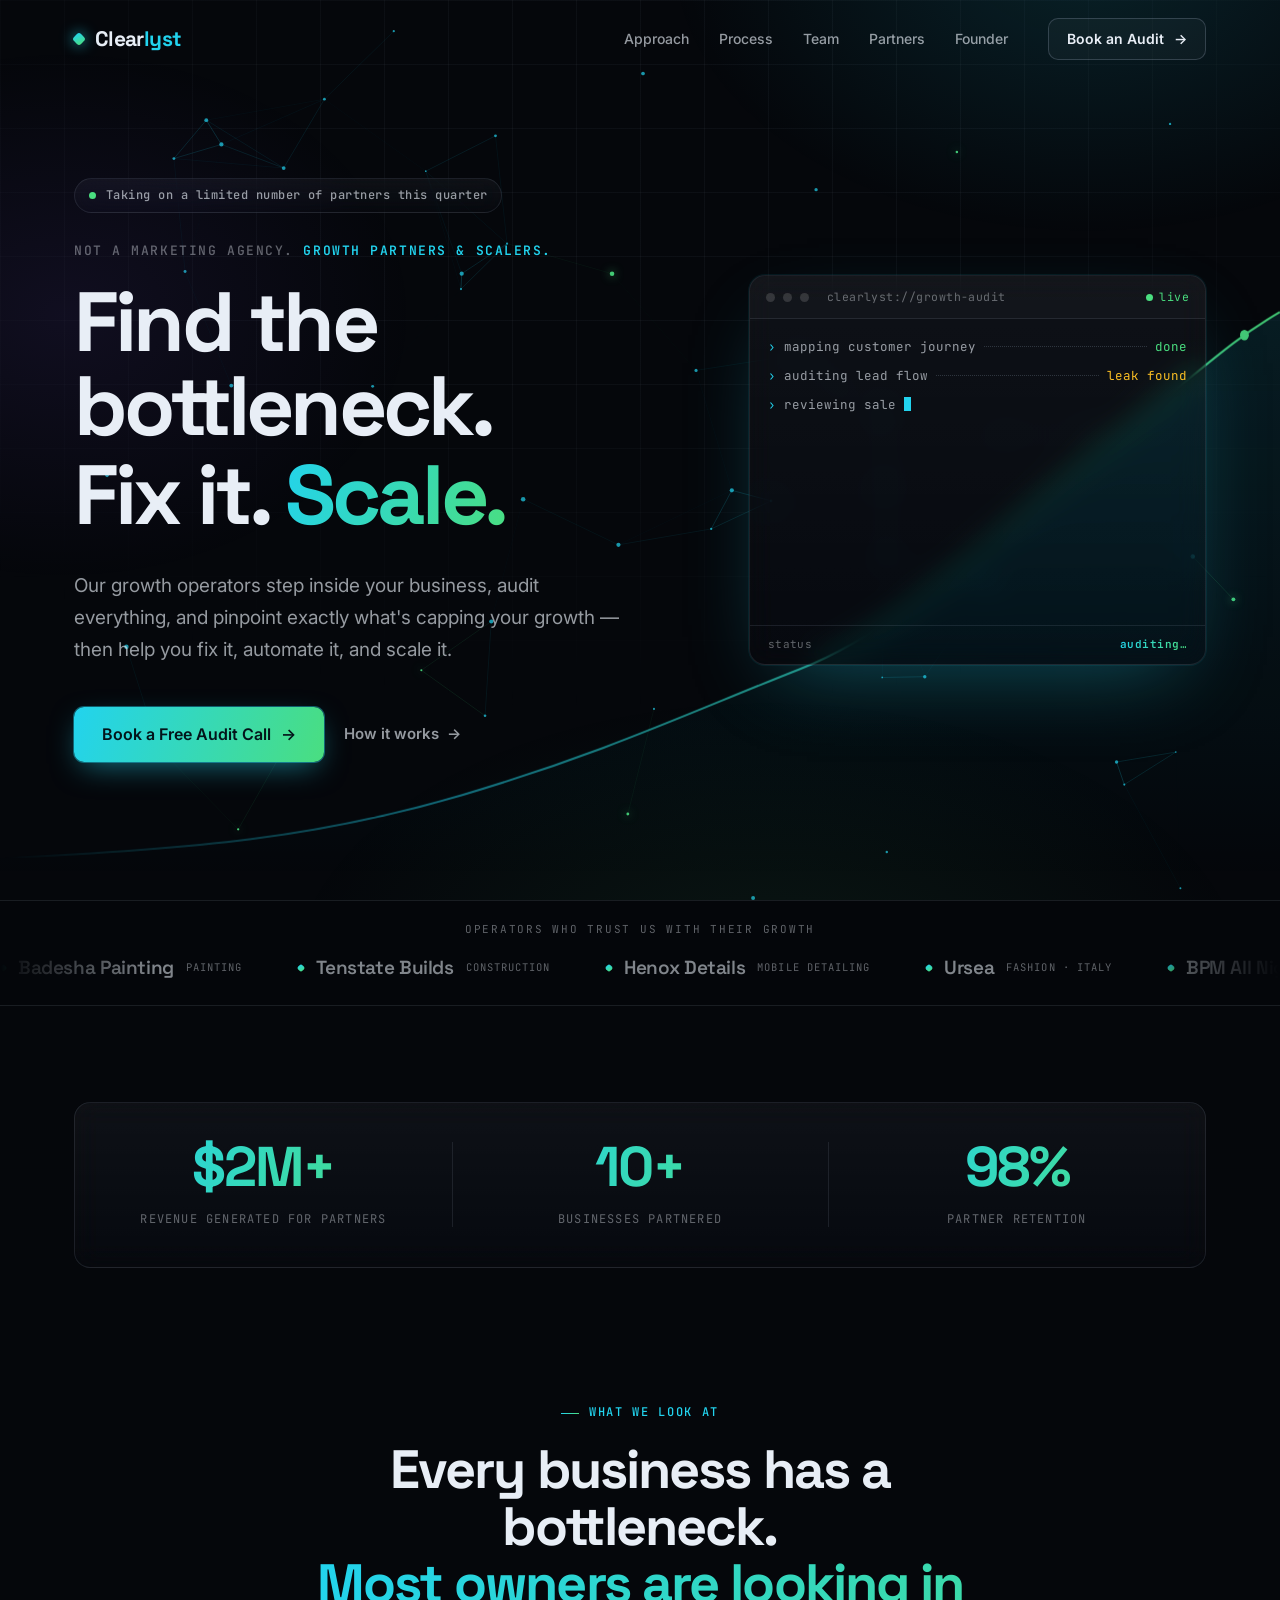
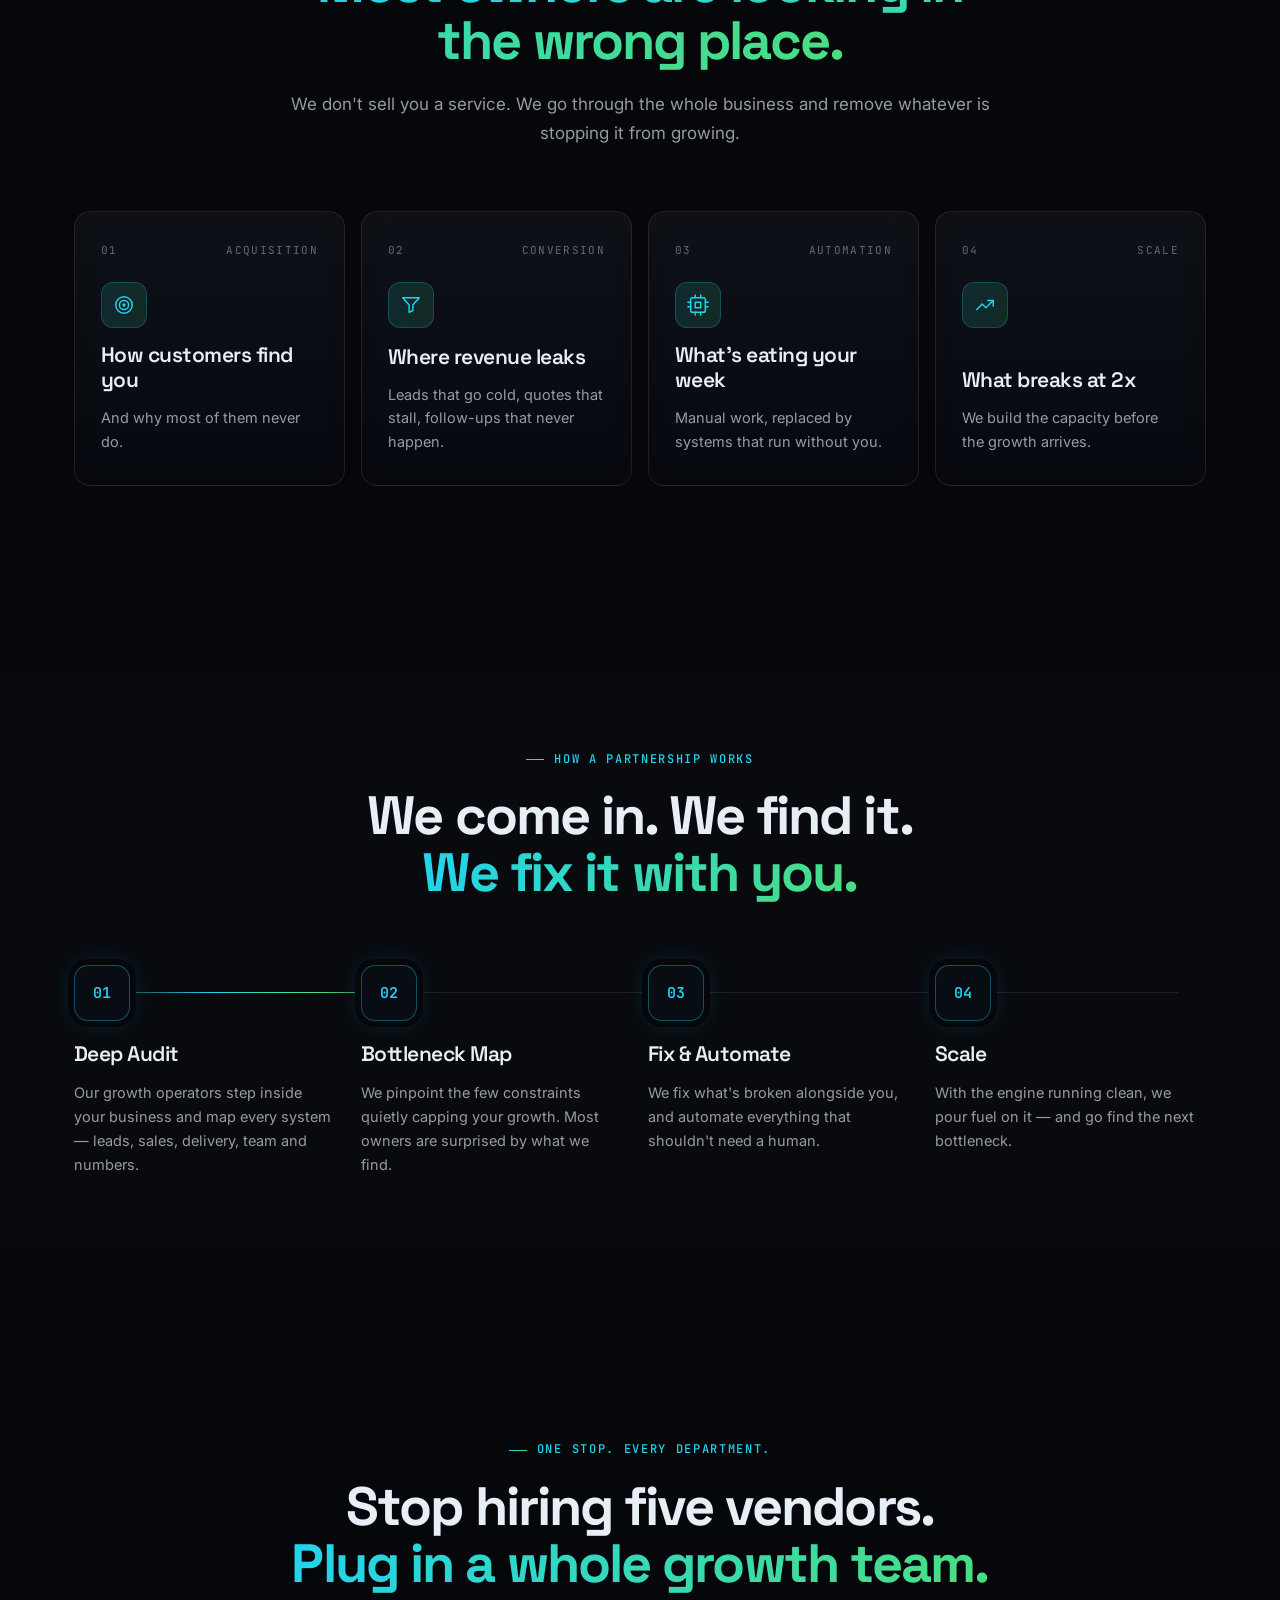
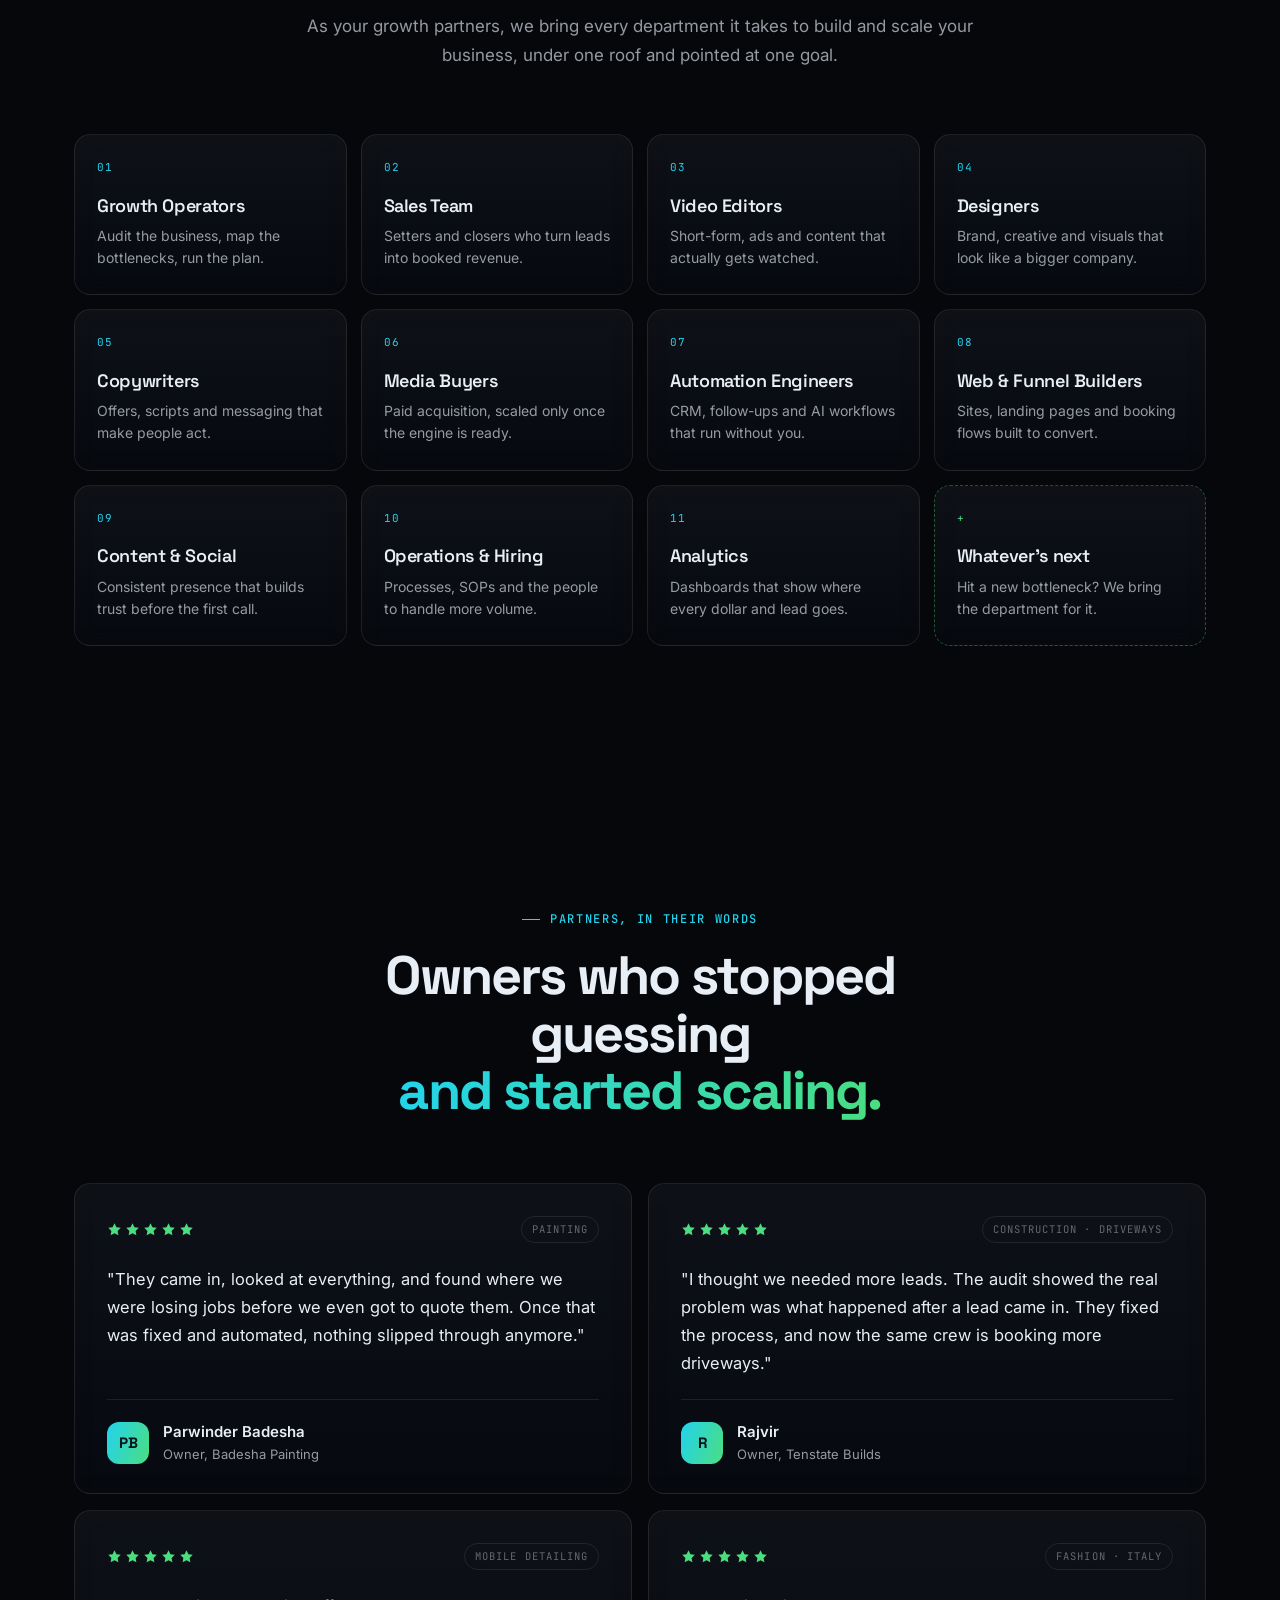
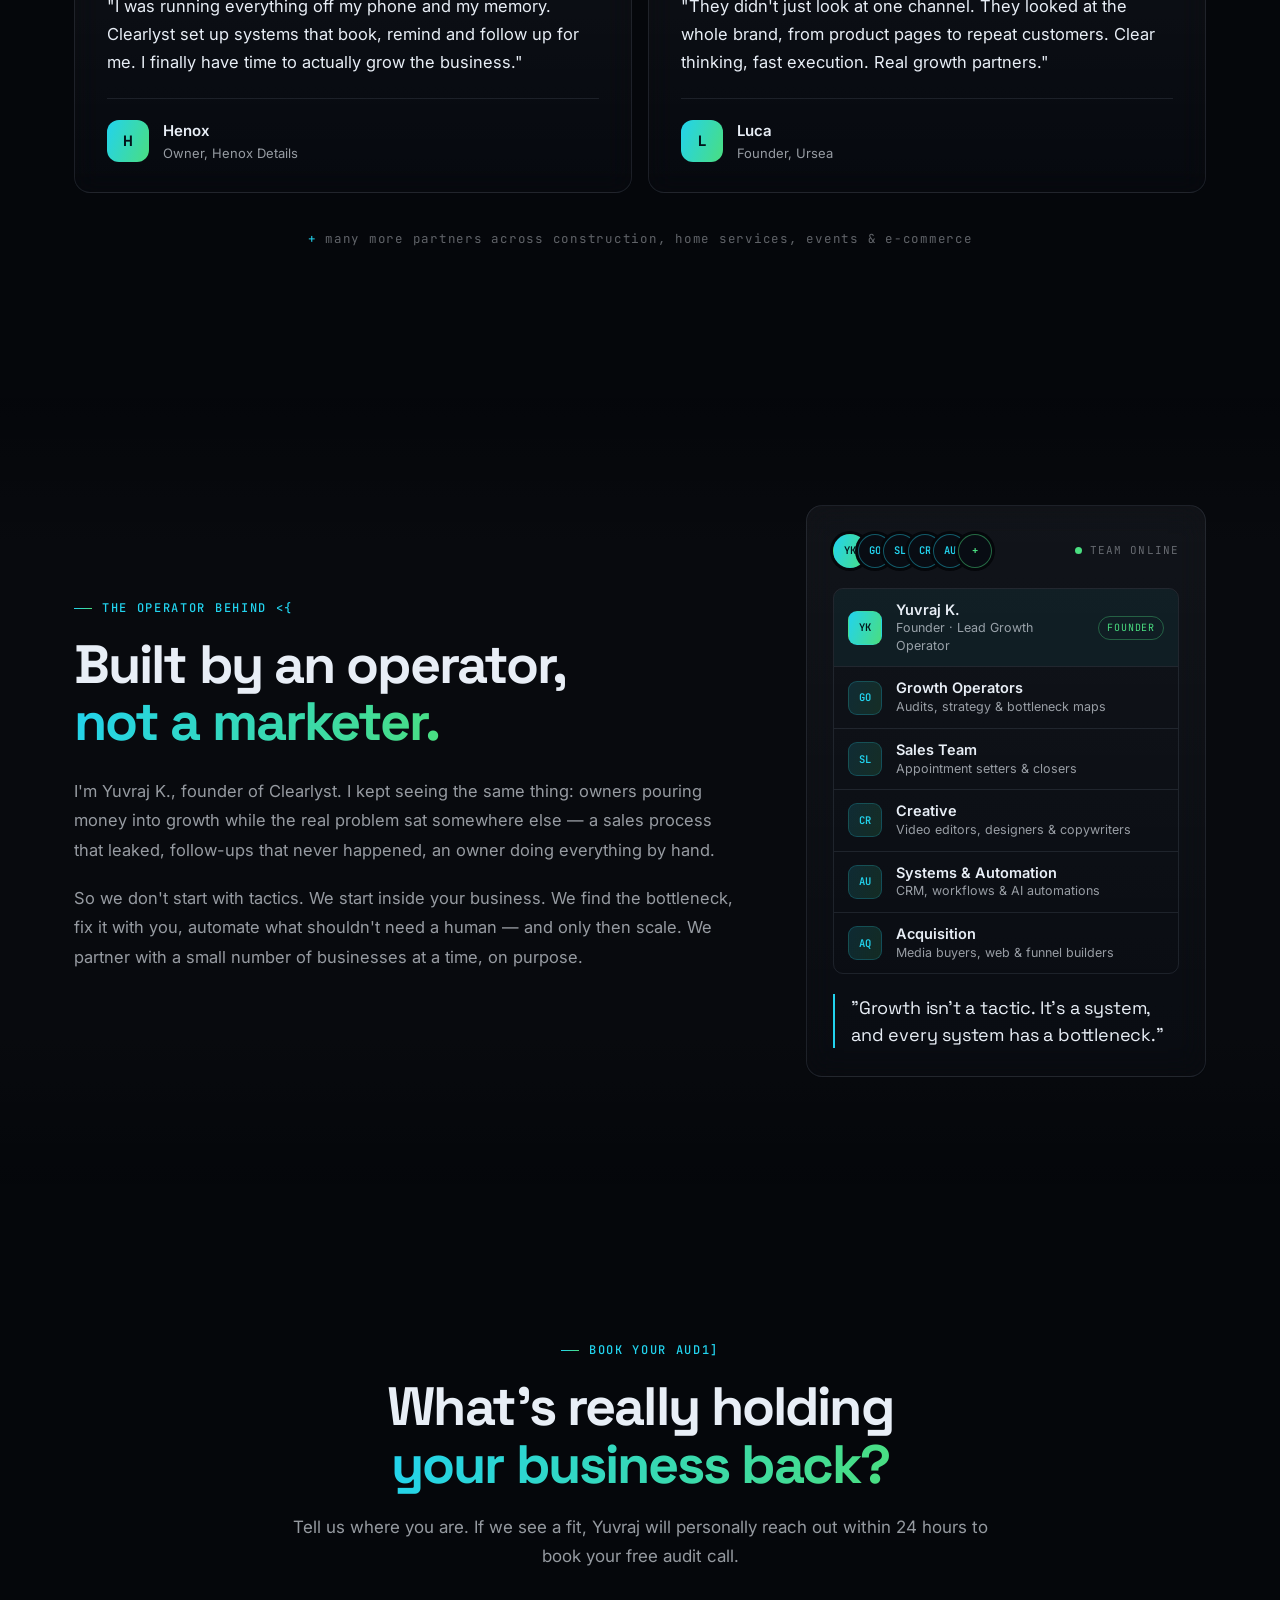
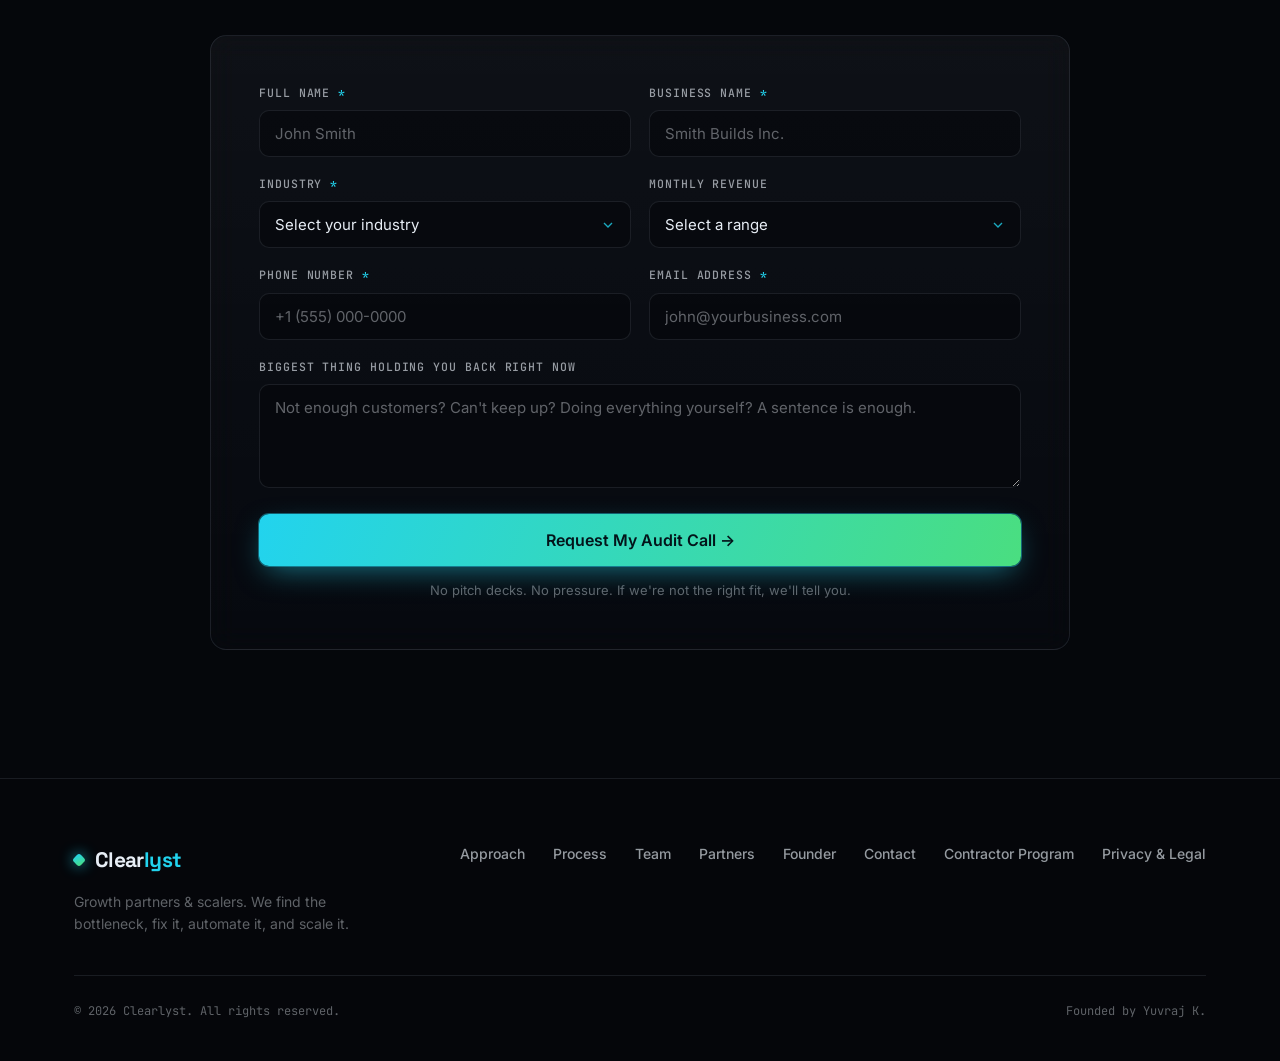
==== commit a24dd3cb: "Replace founder headshot with team stack, add departments section Founder section now shows the team" ====
--- a/index.html
+++ b/index.html
@@ -112,6 +112,7 @@
       <ul class="nav-links">
         <li><a href="#approach">Approach</a></li>
         <li><a href="#process">Process</a></li>
+        <li><a href="#departments">Team</a></li>
         <li><a href="#reviews">Partners</a></li>
         <li><a href="#founder">Founder</a></li>
       </ul>
@@ -123,6 +124,7 @@
     <div class="nav-mobile" id="navMobile">
       <a href="#approach">Approach</a>
       <a href="#process">Process</a>
+      <a href="#departments">Team</a>
       <a href="#reviews">Partners</a>
       <a href="#founder">Founder</a>
       <a href="#contact" class="btn btn-primary">Book an Audit <span class="arrow">→</span></a>
@@ -309,6 +311,31 @@
     </div>
   </section>
 
+  <!-- Departments -->
+  <section class="section" id="departments">
+    <div class="container">
+      <div class="section-header reveal">
+        <p class="section-tag" data-scramble>One stop. Every department.</p>
+        <h2 class="section-title">Stop hiring five vendors.<br /><span class="gradient-text">Plug in a whole growth team.</span></h2>
+        <p class="section-sub">As your growth partners, we bring every department it takes to build and scale your business, under one roof and pointed at one goal.</p>
+      </div>
+      <div class="dept-grid">
+        <div class="dept glass reveal"><span class="dept-code">01</span><h3>Growth Operators</h3><p>Audit the business, map the bottlenecks, run the plan.</p></div>
+        <div class="dept glass reveal"><span class="dept-code">02</span><h3>Sales Team</h3><p>Setters and closers who turn leads into booked revenue.</p></div>
+        <div class="dept glass reveal"><span class="dept-code">03</span><h3>Video Editors</h3><p>Short-form, ads and content that actually gets watched.</p></div>
+        <div class="dept glass reveal"><span class="dept-code">04</span><h3>Designers</h3><p>Brand, creative and visuals that look like a bigger company.</p></div>
+        <div class="dept glass reveal"><span class="dept-code">05</span><h3>Copywriters</h3><p>Offers, scripts and messaging that make people act.</p></div>
+        <div class="dept glass reveal"><span class="dept-code">06</span><h3>Media Buyers</h3><p>Paid acquisition, scaled only once the engine is ready.</p></div>
+        <div class="dept glass reveal"><span class="dept-code">07</span><h3>Automation Engineers</h3><p>CRM, follow-ups and AI workflows that run without you.</p></div>
+        <div class="dept glass reveal"><span class="dept-code">08</span><h3>Web &amp; Funnel Builders</h3><p>Sites, landing pages and booking flows built to convert.</p></div>
+        <div class="dept glass reveal"><span class="dept-code">09</span><h3>Content &amp; Social</h3><p>Consistent presence that builds trust before the first call.</p></div>
+        <div class="dept glass reveal"><span class="dept-code">10</span><h3>Operations &amp; Hiring</h3><p>Processes, SOPs and the people to handle more volume.</p></div>
+        <div class="dept glass reveal"><span class="dept-code">11</span><h3>Analytics</h3><p>Dashboards that show where every dollar and lead goes.</p></div>
+        <div class="dept dept-cta glass reveal"><span class="dept-code">+</span><h3>Whatever's next</h3><p>Hit a new bottleneck? We bring the department for it.</p></div>
+      </div>
+    </div>
+  </section>
+
   <!-- Reviews -->
   <section class="section" id="reviews">
     <div class="container">
@@ -399,25 +426,41 @@
           <p class="about-body">I'm Yuvraj K., founder of Clearlyst. I kept seeing the same thing: owners pouring money into growth while the real problem sat somewhere else — a sales process that leaked, follow-ups that never happened, an owner doing everything by hand.</p>
           <p class="about-body">So we don't start with tactics. We start inside your business. We find the bottleneck, fix it with you, automate what shouldn't need a human — and only then scale. We partner with a small number of businesses at a time, on purpose.</p>
         </div>
-        <div class="about-card glass reveal">
-          <div class="about-id">
-            <div class="about-avatar">
-              <img src="founderheadshot-avatar.png" alt="Yuvraj K., Founder of Clearlyst" />
-            </div>
-            <div class="about-info">
-              <h4>Yuvraj K.</h4>
-              <p>Founder · Growth Operator</p>
-            </div>
-          </div>
-          <div class="about-divider"></div>
-          <div class="about-specialties">
-            <span class="tag">Business Audits</span>
-            <span class="tag">Systems &amp; Automation</span>
-            <span class="tag">Sales Process</span>
-            <span class="tag">Acquisition</span>
-            <span class="tag">Scaling</span>
-          </div>
-          <blockquote class="about-quote">"Growth isn't a tactic. It's a system — and every system has a bottleneck."</blockquote>
+        <div class="team-stack glass reveal" aria-label="The Clearlyst team">
+          <div class="stack-head">
+            <div class="stack-avatars" aria-hidden="true">
+              <span>YK</span><span>GO</span><span>SL</span><span>CR</span><span>AU</span><span class="more">+</span>
+            </div>
+            <p class="stack-label"><span class="pulse-dot"></span> team online</p>
+          </div>
+          <ul class="stack-list">
+            <li class="is-lead">
+              <span class="stack-ico">YK</span>
+              <div><h4>Yuvraj K.</h4><p>Founder · Lead Growth Operator</p></div>
+              <span class="stack-badge">founder</span>
+            </li>
+            <li>
+              <span class="stack-ico">GO</span>
+              <div><h4>Growth Operators</h4><p>Audits, strategy &amp; bottleneck maps</p></div>
+            </li>
+            <li>
+              <span class="stack-ico">SL</span>
+              <div><h4>Sales Team</h4><p>Appointment setters &amp; closers</p></div>
+            </li>
+            <li>
+              <span class="stack-ico">CR</span>
+              <div><h4>Creative</h4><p>Video editors, designers &amp; copywriters</p></div>
+            </li>
+            <li>
+              <span class="stack-ico">AU</span>
+              <div><h4>Systems &amp; Automation</h4><p>CRM, workflows &amp; AI automations</p></div>
+            </li>
+            <li>
+              <span class="stack-ico">AQ</span>
+              <div><h4>Acquisition</h4><p>Media buyers, web &amp; funnel builders</p></div>
+            </li>
+          </ul>
+          <blockquote class="about-quote">"Growth isn't a tactic. It's a system, and every system has a bottleneck."</blockquote>
         </div>
       </div>
     </div>
@@ -521,6 +564,7 @@
         <div class="footer-links">
           <a href="#approach">Approach</a>
           <a href="#process">Process</a>
+          <a href="#departments">Team</a>
           <a href="#reviews">Partners</a>
           <a href="#founder">Founder</a>
           <a href="#contact">Contact</a>
--- a/styles.css
+++ b/styles.css
@@ -993,6 +993,95 @@
   color: var(--cyan);
   background: rgba(34,211,238,0.06);
 }
+
+
+/* ── Team stack (founder card) ── */
+.team-stack { padding: 28px 26px; display: flex; flex-direction: column; gap: 20px; }
+.stack-head { display: flex; align-items: center; justify-content: space-between; gap: 12px; }
+.stack-avatars { display: flex; }
+.stack-avatars span {
+  width: 34px; height: 34px;
+  border-radius: 50%;
+  display: flex; align-items: center; justify-content: center;
+  font-family: var(--font-mono);
+  font-size: 10.5px;
+  font-weight: 600;
+  color: var(--cyan);
+  background: var(--bg-2);
+  border: 1px solid rgba(34,211,238,0.4);
+  box-shadow: 0 0 0 3px var(--bg);
+}
+.stack-avatars span + span { margin-left: -9px; }
+.stack-avatars span:first-child { background: var(--grad); color: var(--on-accent); border-color: transparent; }
+.stack-avatars .more { color: var(--green); border-color: rgba(74,222,128,0.45); }
+.stack-label {
+  display: inline-flex; align-items: center; gap: 8px;
+  font-family: var(--font-mono);
+  font-size: 11px;
+  letter-spacing: 0.1em;
+  text-transform: uppercase;
+  color: var(--text-dim);
+}
+.stack-list { display: flex; flex-direction: column; border: 1px solid var(--line); border-radius: var(--radius-sm); overflow: hidden; }
+.stack-list li {
+  display: flex; align-items: center; gap: 14px;
+  padding: 12px 14px;
+  transition: background 0.25s var(--ease-out);
+}
+.stack-list li + li { border-top: 1px solid var(--line); }
+.stack-list li:hover { background: rgba(34,211,238,0.05); }
+.stack-list li > div { flex: 1; min-width: 0; }
+.stack-list h4 { font-size: 14.5px; font-weight: 600; line-height: 1.3; }
+.stack-list p { font-size: 12.5px; color: var(--text-sub); line-height: 1.4; }
+.stack-ico {
+  width: 34px; height: 34px;
+  border-radius: 9px;
+  flex-shrink: 0;
+  display: flex; align-items: center; justify-content: center;
+  font-family: var(--font-mono);
+  font-size: 10.5px;
+  font-weight: 600;
+  color: var(--cyan);
+  background: var(--grad-soft);
+  border: 1px solid rgba(34,211,238,0.22);
+}
+.stack-list .is-lead { background: rgba(34,211,238,0.06); }
+.stack-list .is-lead .stack-ico { background: var(--grad); color: var(--on-accent); border-color: transparent; }
+.stack-badge {
+  font-family: var(--font-mono);
+  font-size: 10px;
+  letter-spacing: 0.08em;
+  text-transform: uppercase;
+  color: var(--green);
+  padding: 3px 8px;
+  border: 1px solid rgba(74,222,128,0.35);
+  border-radius: 99px;
+}
+
+
+/* ── Departments ── */
+.dept-grid {
+  display: grid;
+  grid-template-columns: repeat(4, 1fr);
+  gap: 14px;
+}
+.dept { padding: 24px 22px 26px; display: flex; flex-direction: column; gap: 8px; }
+.dept:hover { transform: translateY(-4px); }
+.dept-code {
+  font-family: var(--font-mono);
+  font-size: 11px;
+  letter-spacing: 0.12em;
+  color: var(--cyan);
+  margin-bottom: 10px;
+}
+.dept h3 { font-family: var(--font-display); font-size: 18px; font-weight: 600; letter-spacing: -0.02em; line-height: 1.25; }
+.dept p { font-size: 14px; color: var(--text-sub); line-height: 1.55; }
+.dept-cta { border-style: dashed; border-color: rgba(74,222,128,0.35); }
+.dept-cta .dept-code { color: var(--green); }
+
+@media (max-width: 1080px) { .dept-grid { grid-template-columns: repeat(3, 1fr); } }
+@media (max-width: 800px)  { .dept-grid { grid-template-columns: repeat(2, 1fr); } }
+@media (max-width: 480px)  { .dept-grid { grid-template-columns: 1fr; } .dept-code { margin-bottom: 4px; } }
 
 
 /* ── Contact / Audit form ── */
@@ -1221,7 +1310,7 @@
   .timeline { grid-template-columns: repeat(2, 1fr); row-gap: 48px; }
   .timeline-rail { display: none; }
   .about-grid { grid-template-columns: 1fr; gap: 48px; }
-  .about-card { max-width: 480px; }
+  .about-card, .team-stack { max-width: 520px; }
 }
 
 @media (max-width: 800px) {
